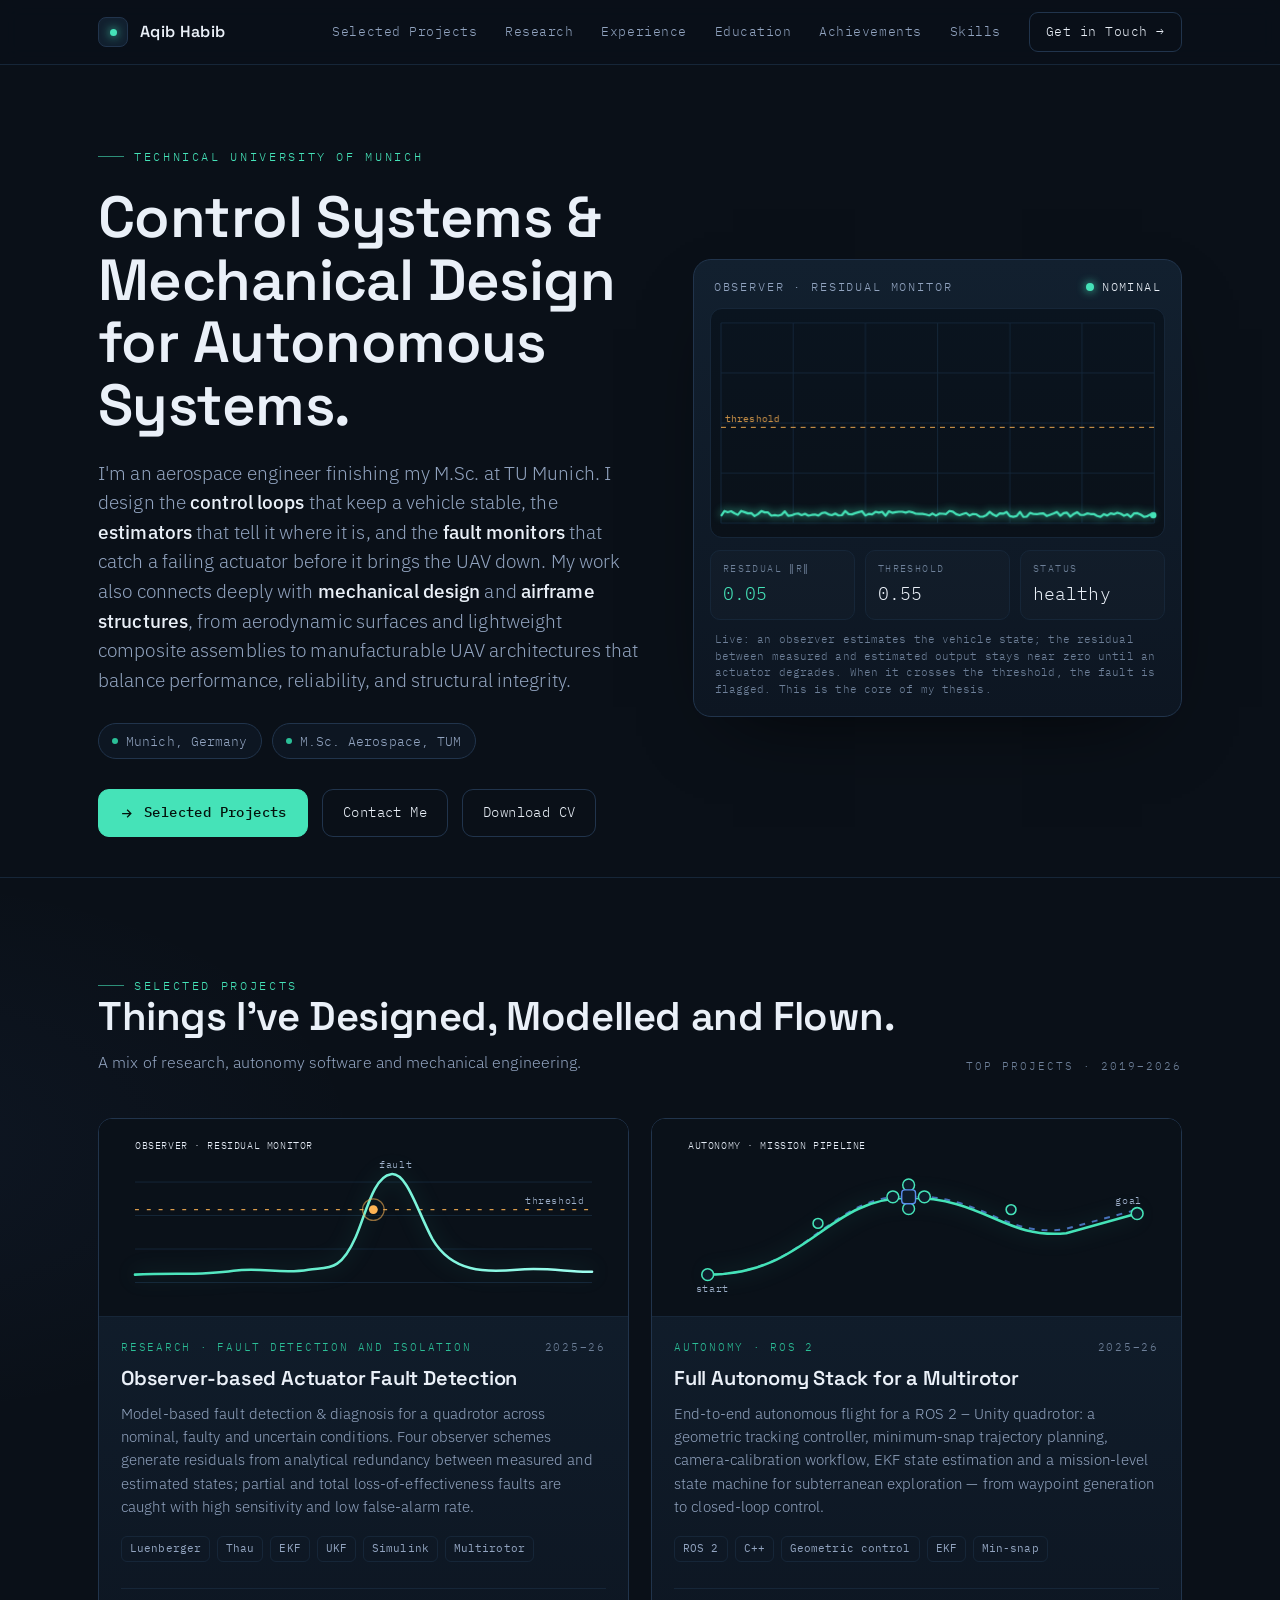
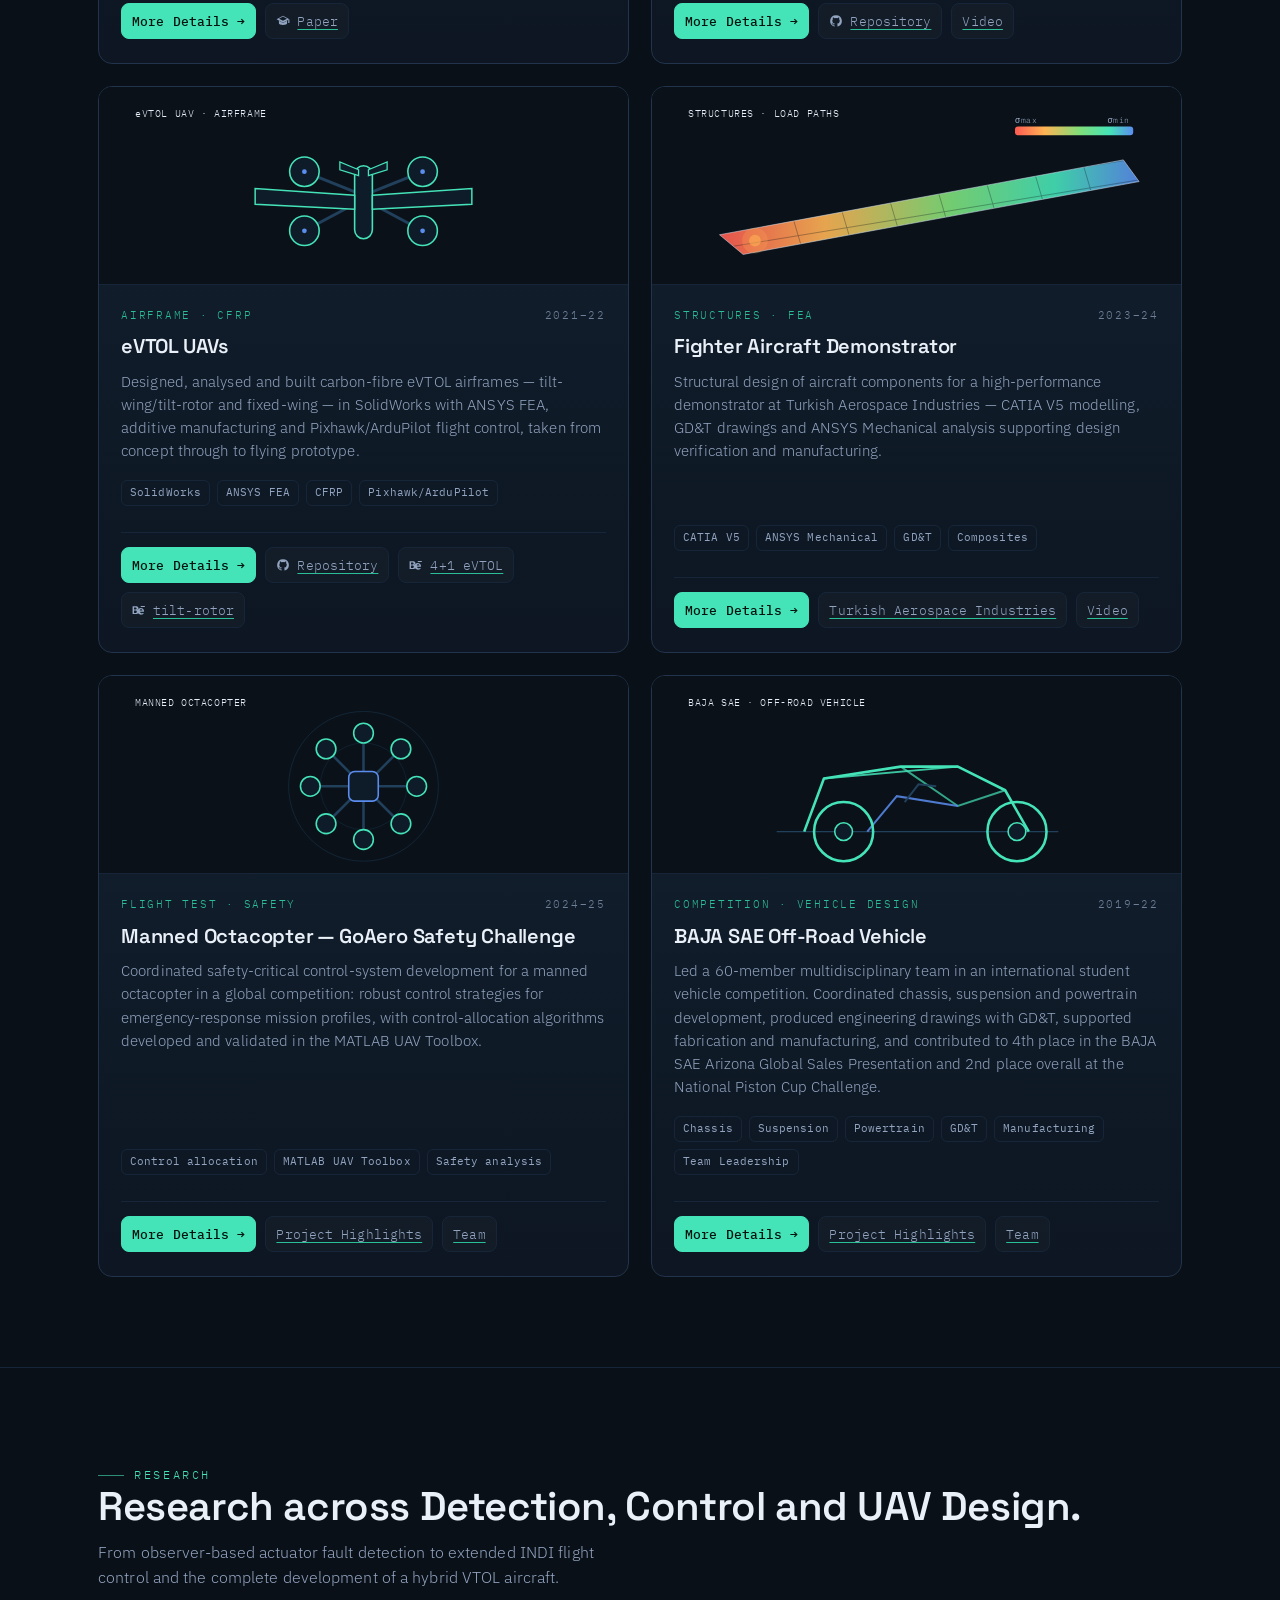
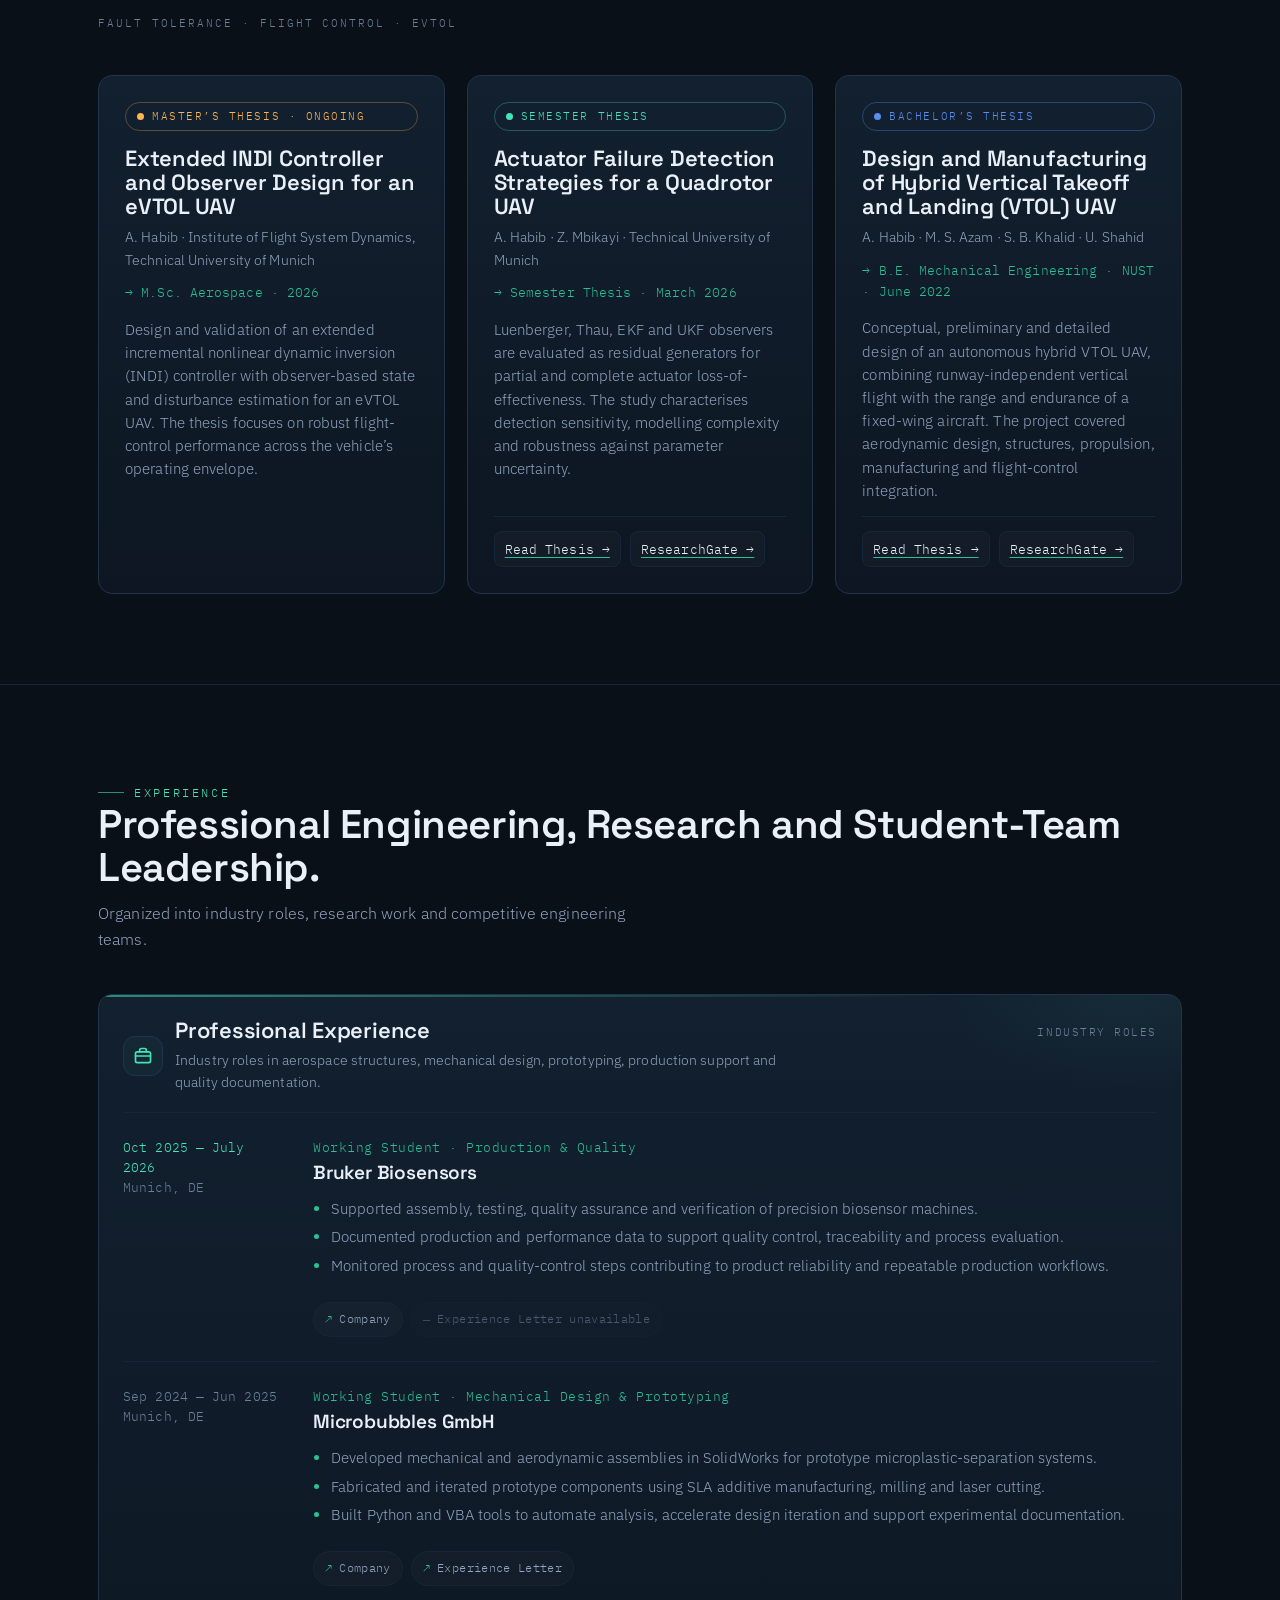
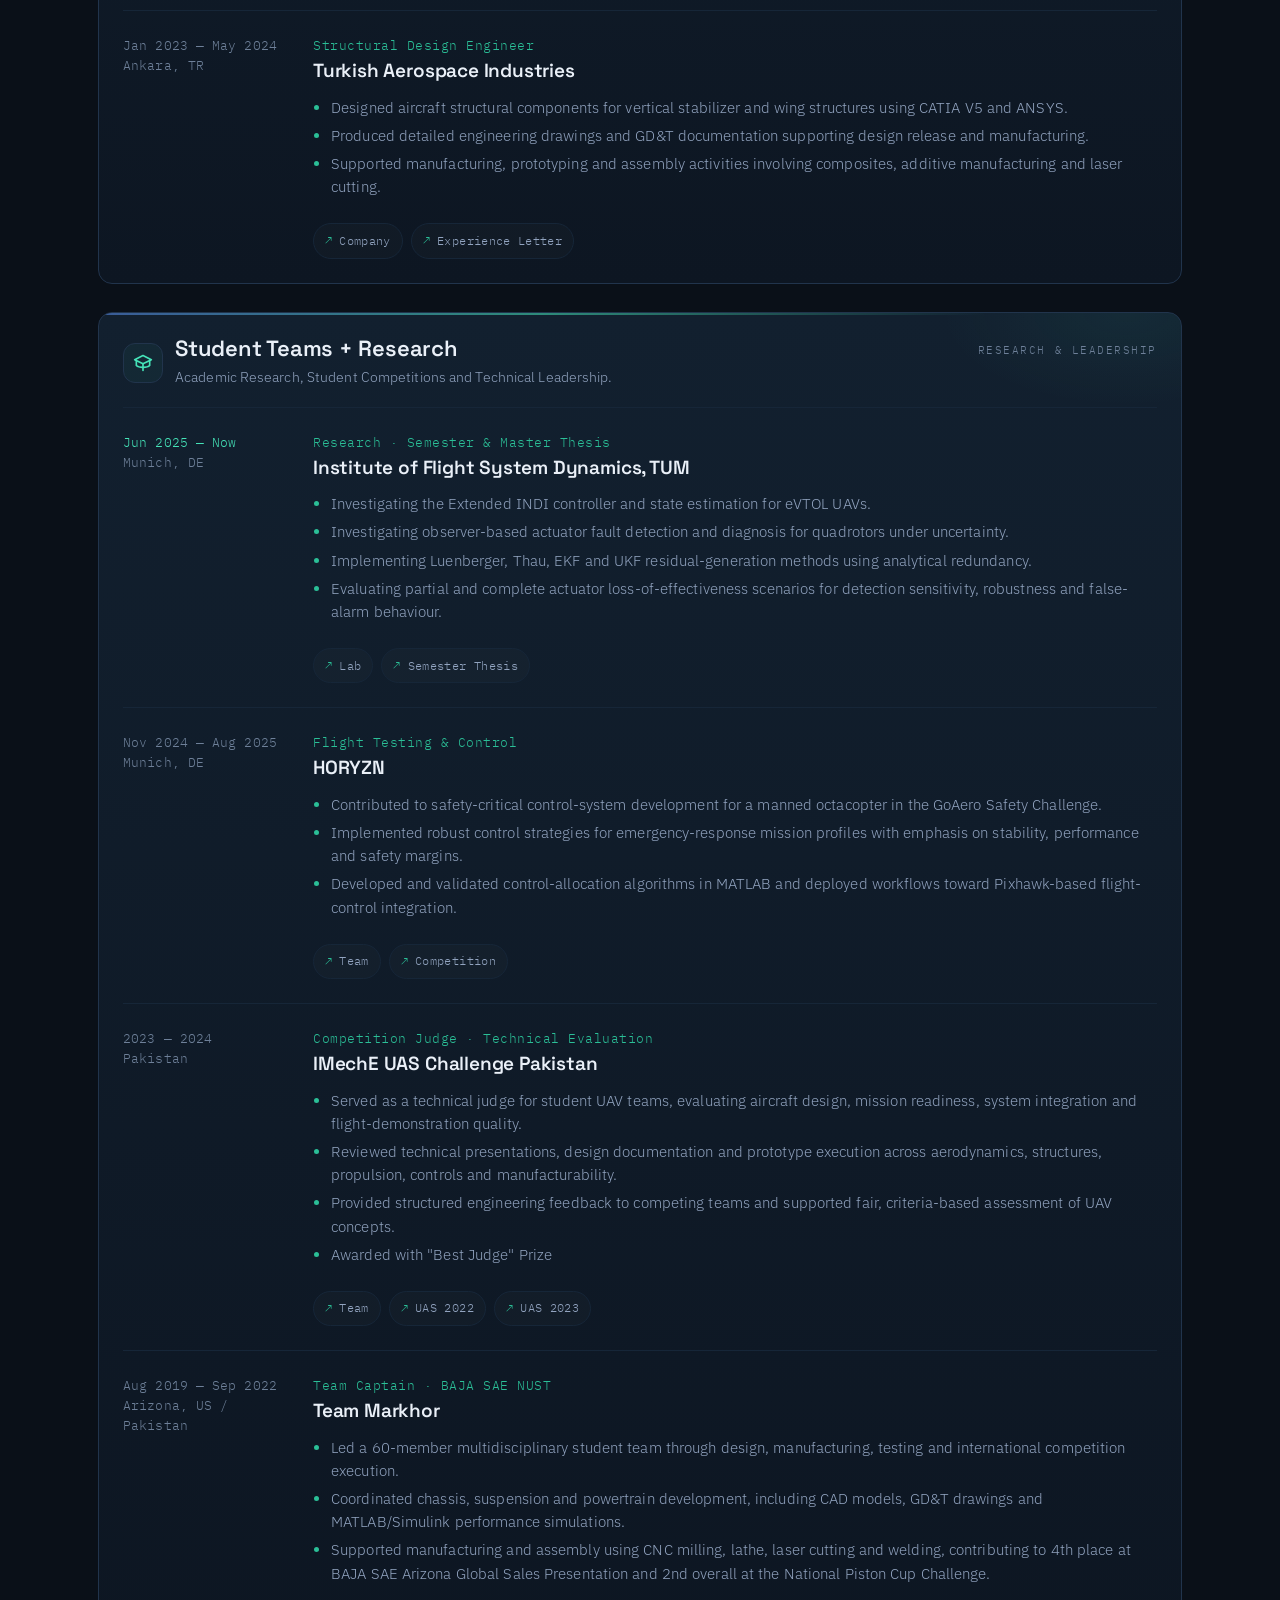
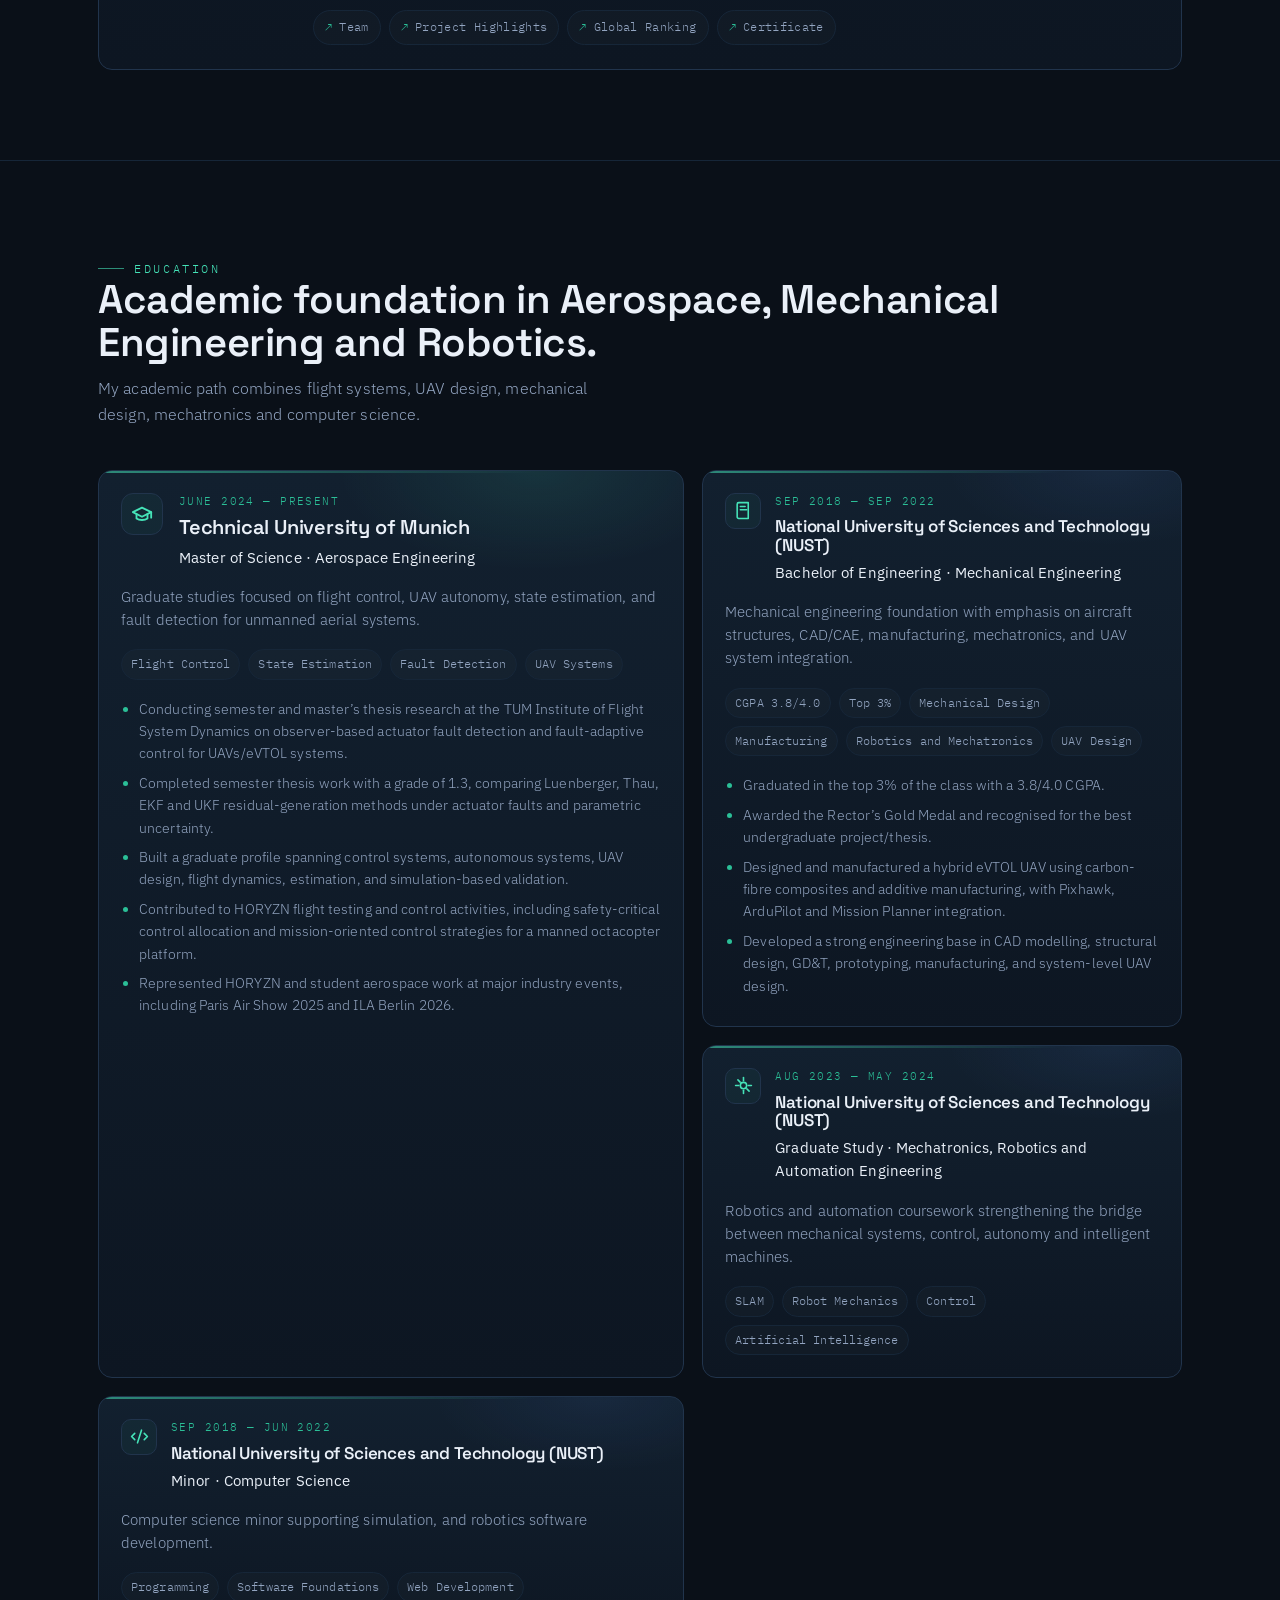
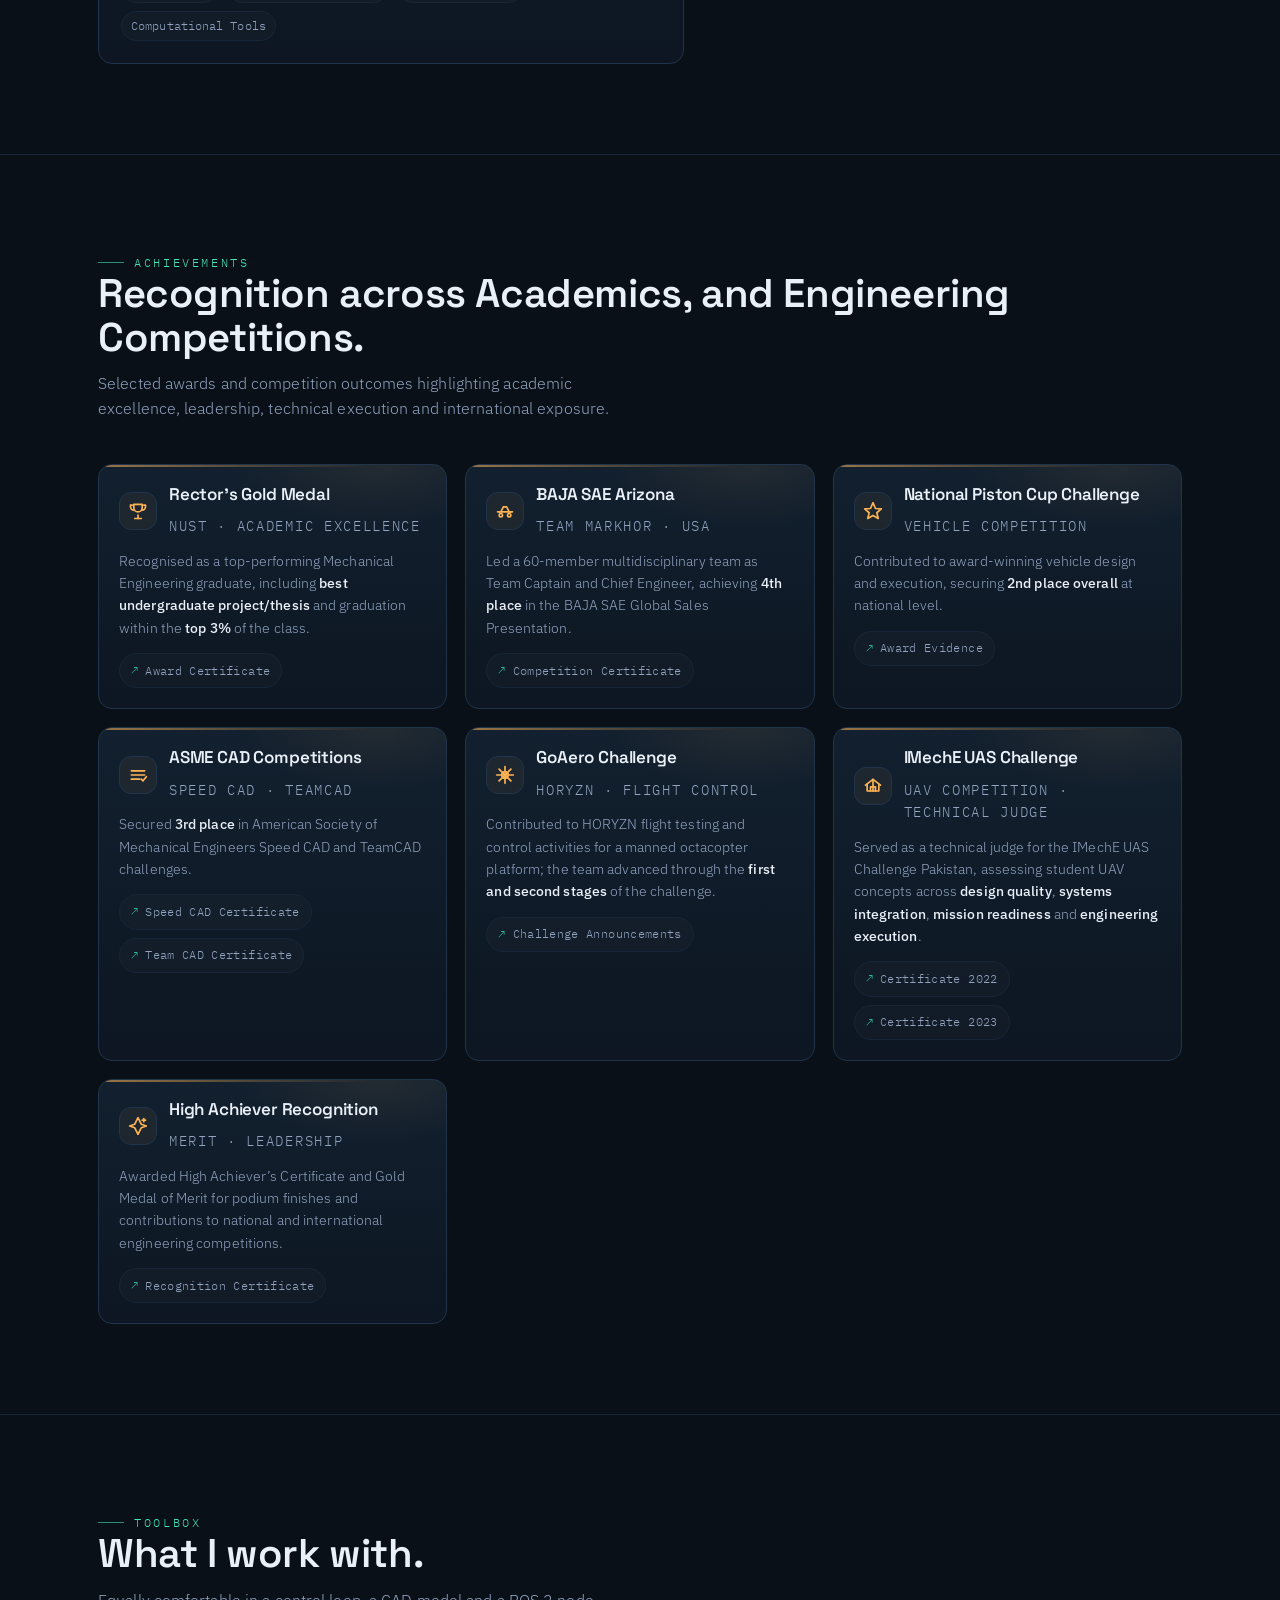
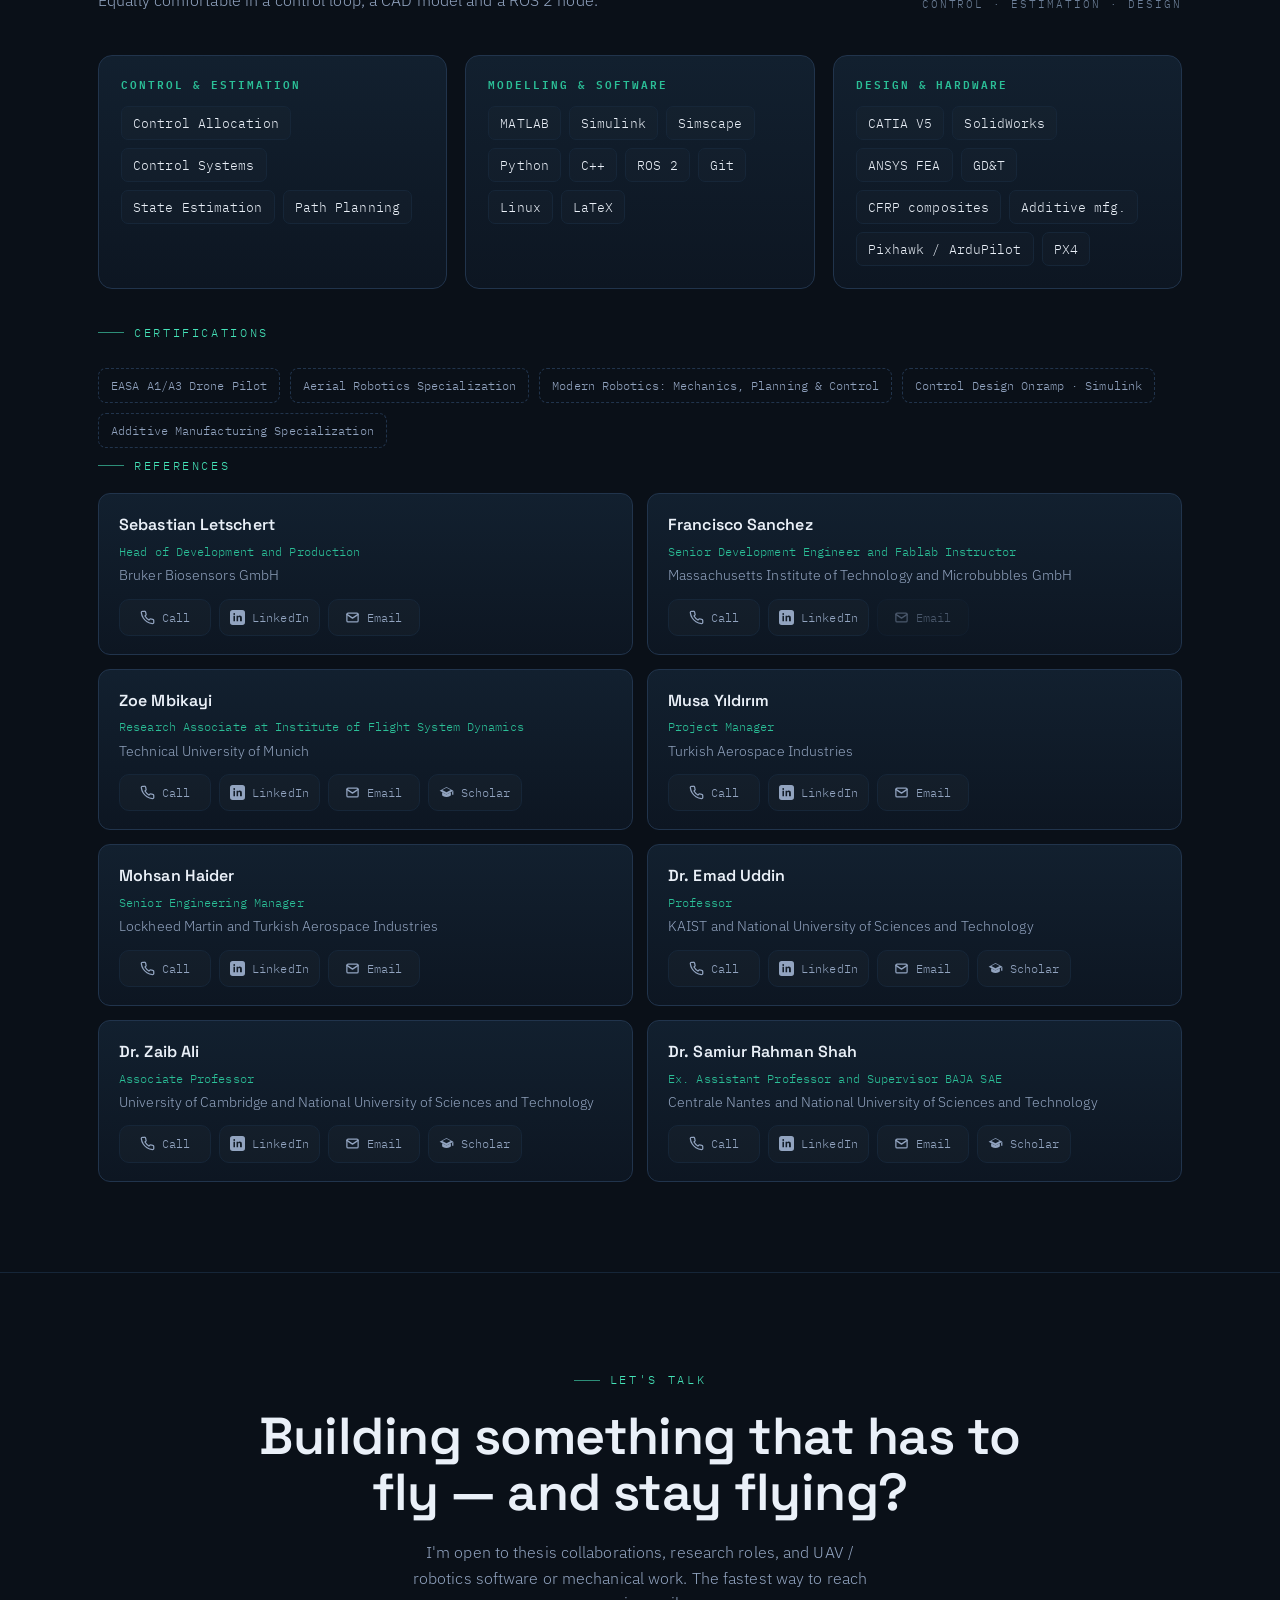
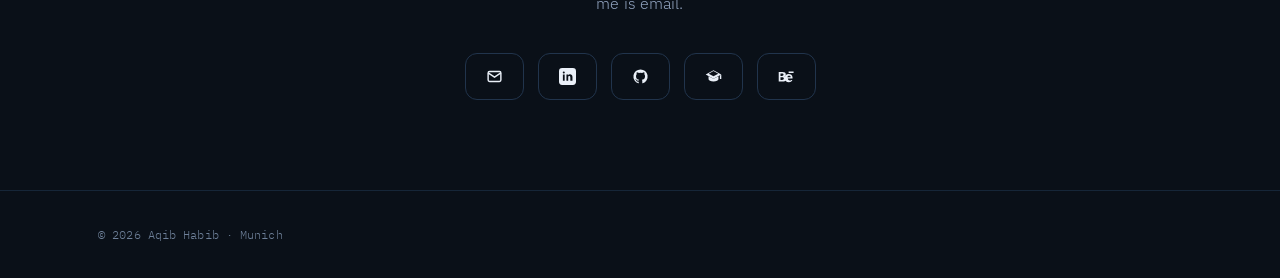
==== index.html @ bec70d2d "Added CV button and Fixed some Formatting Issues" ====
<!doctype html>
<html lang="en">
<head>
<meta charset="utf-8" />
<meta name="viewport" content="width=device-width, initial-scale=1" />
<link rel="icon" type="image/png" sizes="32x32" href="assets/favicon.png">
<title>Aqib Habib — Autonomous Systems</title>
<meta name="description" content="Aqib Habib — Aerospace engineer (M.Sc., TU Munich). Observer-based fault detection, flight control, and autonomy for unmanned aircraft. Research at the Institute of Flight System Dynamics." />

<!-- Open Graph -->
<meta property="og:title" content="Aqib Habib — Autonomous Systems and Flight Control" />
<meta property="og:description" content="Aerospace engineer at TU Munich. I design the control loops, state estimators, and fault monitors that keep unmanned aircraft flying." />
<meta property="og:type" content="website" />

<link rel="preconnect" href="https://fonts.googleapis.com">
<link rel="preconnect" href="https://fonts.gstatic.com" crossorigin>
<link href="https://fonts.googleapis.com/css2?family=Space+Grotesk:wght@400;500;600;700&family=IBM+Plex+Sans:wght@300;400;500;600&family=IBM+Plex+Mono:wght@400;500&display=swap" rel="stylesheet">

<style>
:root{
  --ink:#0A1018;
  --ink-1:#0D1622;
  --ink-2:#12202F;
  --ink-3:#16263A;
  --line:#21344C;
  --line-soft:#162638;
  --text:#EAF0F8;
  --muted:#92A4C0;
  --muted-2:#6E8099;
  --signal:#45E3B8;
  --signal-dim:#2BBF97;
  --alert:#FFB454;
  --blue:#5B8DEF;
  --maxw:1140px;
  --r:14px;
}

*{box-sizing:border-box}
html{scroll-behavior:smooth}
@media (prefers-reduced-motion: reduce){ html{scroll-behavior:auto} }

body{
  margin:0;
  background:
    radial-gradient(1200px 600px at 80% -10%, rgba(69,227,184,.06), transparent 60%),
    radial-gradient(900px 500px at -10% 10%, rgba(91,141,239,.05), transparent 55%),
    var(--ink);
  color:var(--text);
  font-family:"IBM Plex Sans",system-ui,-apple-system,Segoe UI,Roboto,sans-serif;
  font-weight:300;
  line-height:1.6;
  -webkit-font-smoothing:antialiased;
  letter-spacing:.1px;
  overflow-x:hidden;
}

a{color:inherit;text-decoration:none}

.wrap{max-width:var(--maxw);margin:0 auto;padding:0 28px}

.mono{font-family:"IBM Plex Mono",ui-monospace,SFMono-Regular,Menlo,monospace}

h1,h2,h3{font-family:"Space Grotesk",sans-serif;font-weight:600;letter-spacing:-.01em;line-height:1.08;margin:0}

.eyebrow{
  font-family:"IBM Plex Mono",monospace;
  font-size:12px;letter-spacing:.22em;text-transform:uppercase;
  color:var(--signal);
  display:inline-flex;align-items:center;gap:10px;
}
.eyebrow::before{
  content:"";width:26px;height:1px;background:var(--signal);opacity:.6;display:inline-block;
}

.skip{position:absolute;left:-999px;top:8px;background:var(--signal);color:#04130d;padding:10px 16px;border-radius:8px;z-index:200;font-weight:600}
.skip:focus{left:12px}

:focus-visible{outline:2px solid var(--signal);outline-offset:3px;border-radius:4px}

/* ---------------- NAV ---------------- */
header.nav{
  position:sticky;top:0;z-index:100;
  backdrop-filter:saturate(140%) blur(10px);
  background:rgba(10,16,24,.72);
  border-bottom:1px solid var(--line-soft);
}
.nav-inner{display:flex;align-items:center;justify-content:space-between;height:64px}
.brand{display:flex;align-items:center;gap:12px;font-family:"Space Grotesk";font-weight:600;letter-spacing:.02em}
.brand .mark{
  width:30px;height:30px;border:1px solid var(--line);border-radius:8px;
  display:grid;place-items:center;position:relative;background:var(--ink-2);
}
.brand .mark::after{content:"";position:absolute;inset:0;border-radius:8px;box-shadow:0 0 0 0 rgba(69,227,184,.0)}
.brand .dot{width:7px;height:7px;border-radius:50%;background:var(--signal);box-shadow:0 0 10px var(--signal)}
.brand small{color:var(--muted-2);font-family:"IBM Plex Mono";font-size:11px;letter-spacing:.16em;display:block;margin-top:1px}

.nav-links{display:flex;align-items:center;gap:28px}
.nav-links a{font-family:"IBM Plex Mono";font-size:13px;letter-spacing:.04em;color:var(--muted);transition:color .2s}
.nav-links a:hover{color:var(--text)}
.nav-cta{
  border:1px solid var(--line);padding:9px 16px;border-radius:9px;color:var(--text)!important;
  font-family:"IBM Plex Mono";font-size:13px;transition:.2s;
}
.nav-cta:hover{border-color:var(--signal);color:var(--signal)!important;box-shadow:0 0 24px rgba(69,227,184,.12)}

.menu-btn{display:none;background:none;border:1px solid var(--line);color:var(--text);border-radius:8px;width:42px;height:38px;cursor:pointer}

/* ---------------- HERO ---------------- */
.hero{padding:74px 0 40px;position:relative}
.hero-grid{display:grid;grid-template-columns:1.05fr .95fr;gap:54px;align-items:center}
.hero h1{font-size:clamp(34px,5vw,58px);margin:20px 0 0}
.hero h1 .accent{color:var(--signal)}
.hero .lede{color:var(--muted);font-size:clamp(16px,1.5vw,18.5px);max-width:36em;margin-top:22px;font-weight:300}
.hero .lede b{color:var(--text);font-weight:500}

.id-row{display:flex;flex-wrap:wrap;gap:10px;margin-top:28px}
.chip{
  font-family:"IBM Plex Mono";font-size:12.5px;color:var(--muted);
  border:1px solid var(--line);border-radius:999px;padding:7px 13px;background:var(--ink-1);
  display:inline-flex;gap:8px;align-items:center;
}
.chip i{width:6px;height:6px;border-radius:50%;background:var(--signal-dim);display:inline-block}

.hero-cta{display:flex;gap:14px;margin-top:30px;flex-wrap:wrap}
.btn{
  font-family:"IBM Plex Mono";font-size:13.5px;letter-spacing:.03em;
  padding:12px 20px;border-radius:11px;border:1px solid var(--line);
  display:inline-flex;align-items:center;gap:10px;transition:.2s;cursor:pointer;background:none;color:var(--text)
}
.btn.primary{background:var(--signal);color:#04130d;border-color:var(--signal);font-weight:500}
.btn.primary:hover{box-shadow:0 0 34px rgba(69,227,184,.32);transform:translateY(-1px)}
.btn.ghost:hover{border-color:var(--signal);color:var(--signal)}
.btn svg{width:15px;height:15px}

/* telemetry panel */
.panel{
  border:1px solid var(--line);border-radius:18px;background:
    linear-gradient(180deg, var(--ink-2), var(--ink-1));
  padding:16px;position:relative;overflow:hidden;
  box-shadow:0 30px 80px -40px rgba(0,0,0,.8);
}
.panel-head{display:flex;align-items:center;justify-content:space-between;margin:2px 4px 12px}
.panel-head .ttl{font-family:"IBM Plex Mono";font-size:11.5px;letter-spacing:.16em;color:var(--muted);text-transform:uppercase}
.led{display:inline-flex;align-items:center;gap:8px;font-family:"IBM Plex Mono";font-size:11.5px;letter-spacing:.12em}
.led .b{width:8px;height:8px;border-radius:50%;background:var(--signal);box-shadow:0 0 10px var(--signal);transition:.25s}
.led.alert .b{background:var(--alert);box-shadow:0 0 12px var(--alert)}
.led.alert{color:var(--alert)}
canvas#scope{display:block;width:100%;height:230px;border-radius:12px;background:
  linear-gradient(180deg,#0a141f,#0a1119);border:1px solid var(--line-soft)}
.readouts{display:grid;grid-template-columns:repeat(3,1fr);gap:10px;margin-top:12px}
.readout{border:1px solid var(--line-soft);border-radius:10px;padding:10px 12px;background:rgba(255,255,255,.012)}
.readout .k{font-family:"IBM Plex Mono";font-size:10px;letter-spacing:.14em;color:var(--muted-2);text-transform:uppercase}
.readout .v{font-family:"IBM Plex Mono";font-size:18px;color:var(--text);margin-top:3px}
.readout .v.sig{color:var(--signal)}
.readout .v.alert{color:var(--alert)}
.panel-foot{font-family:"IBM Plex Mono";font-size:11px;color:var(--muted-2);margin:11px 5px 3px;line-height:1.5}

/* marquee strip */
.strip{border-top:1px solid var(--line-soft);border-bottom:1px solid var(--line-soft);margin-top:48px;background:var(--ink-1)}
.strip-inner{display:flex;gap:46px;padding:16px 0;overflow:hidden;mask-image:linear-gradient(90deg,transparent,#000 8%,#000 92%,transparent)}
.strip-track{display:flex;gap:46px;animation:slide 38s linear infinite;white-space:nowrap}
.strip span{font-family:"IBM Plex Mono";font-size:13px;color:var(--muted);letter-spacing:.06em}
.strip span b{color:var(--signal-dim);font-weight:500}
@keyframes slide{to{transform:translateX(-50%)}}
@media (prefers-reduced-motion: reduce){.strip-track{animation:none}}

/* ---------------- SECTION SHELL ---------------- */
section{padding:90px 0;border-top:1px solid var(--line-soft)}
.sec-head{display:flex;justify-content:space-between;align-items:flex-end;gap:24px;margin-bottom:42px;flex-wrap:wrap}
.sec-head h2{font-size:clamp(26px,3.4vw,40px)}
.sec-head p{color:var(--muted);max-width:34em;margin:12px 0 0;font-size:16px}
.tag{font-family:"IBM Plex Mono";font-size:11px;letter-spacing:.18em;color:var(--muted-2);text-transform:uppercase;text-align:right;white-space:nowrap}

/* ---------------- WORK ---------------- */
.work-grid{display:grid;grid-template-columns:repeat(2,1fr);gap:22px}
.card{
  border:1px solid var(--line);border-radius:var(--r);background:
   linear-gradient(180deg,var(--ink-2),var(--ink-1));
  overflow:hidden;display:flex;flex-direction:column;
  transition:transform .28s ease, border-color .28s ease, box-shadow .28s ease;
  position:relative;
}
.card:hover{transform:translateY(-4px);border-color:var(--signal-dim);box-shadow:0 26px 60px -36px rgba(0,0,0,.85)}

.card .thumb svg{position:absolute;inset:0;width:100%;height:100%;background:#0a1119;display:block}
.card .thumb{height:198px;position:relative;isolation:isolate;overflow:hidden;border-bottom:1px solid var(--line-soft);background:#0a1119}
.card .thumb::after{content:"";position:absolute;inset:0;background:linear-gradient(120deg,transparent 0%,rgba(255,255,255,.05) 45%,transparent 55%);transform:translateX(-120%);animation:thumbSheen 10s ease-in-out infinite;pointer-events:none}
.card .thumb .panel-box{fill:rgba(8,16,26,.52);stroke:#20354c;stroke-width:1}
.card .thumb .line-soft{stroke:#173149;stroke-width:1}
.card .thumb .line-sig{stroke:#45E3B8;stroke-width:2.5;fill:none;stroke-linecap:round;stroke-linejoin:round}
.card .thumb .line-blue{stroke:#5B8DEF;stroke-width:2.1;fill:none;stroke-linecap:round;stroke-linejoin:round}
.card .thumb .line-alert{stroke:#FFB454;stroke-width:1.6;fill:none;stroke-linecap:round;stroke-linejoin:round}
.card .thumb .dash{stroke-dasharray:6 7;animation:dashFlow 8s linear infinite}
.card .thumb .dash-slow{stroke-dasharray:4 8;animation:dashFlow 12s linear infinite}
.card .thumb .node{fill:#0e1c2a;stroke:#45E3B8;stroke-width:1.6}
.card .thumb .label{fill:#94a7c1;font-family:"IBM Plex Mono";font-size:10px;letter-spacing:.08em}
.card .thumb .label-strong{fill:#EAF0F8;font-family:"IBM Plex Mono";font-size:10px;letter-spacing:.08em}
.card .thumb .glow-fill{filter:drop-shadow(0 0 10px rgba(69,227,184,.28))}
.card .thumb .pulse-dot{animation:pulseDot 2.7s ease-in-out infinite;transform-box:fill-box;transform-origin:center}
.card .thumb .spin{animation:rotorSpin 4s linear infinite;transform-box:fill-box;transform-origin:center}
.card .thumb .float{animation:thumbFloat 5s ease-in-out infinite;transform-box:fill-box;transform-origin:center}
.card .thumb .scan{animation:scanPulse 4.2s ease-in-out infinite}
@keyframes thumbSheen{0%,18%,100%{transform:translateX(-120%)}26%,34%{transform:translateX(120%)}}
@keyframes dashFlow{to{stroke-dashoffset:-120}}
@keyframes pulseDot{0%,100%{transform:scale(1);opacity:1}50%{transform:scale(1.22);opacity:.72}}
@keyframes rotorSpin{to{transform:rotate(360deg)}}
@keyframes thumbFloat{0%,100%{translate:0 0}50%{translate:0 -4px}}
@keyframes scanPulse{0%,100%{opacity:.35}50%{opacity:.9}}
@media (prefers-reduced-motion: reduce){.card .thumb::after,.card .thumb .dash,.card .thumb .dash-slow,.card .thumb .pulse-dot,.card .thumb .spin,.card .thumb .float,.card .thumb .scan{animation:none}}
.card-body{padding:22px 22px 24px;display:flex;flex-direction:column;gap:12px;flex:1}
.kicker{font-family:"IBM Plex Mono";font-size:11px;letter-spacing:.16em;color:var(--signal-dim);text-transform:uppercase;display:flex;justify-content:space-between}
.kicker .yr{color:var(--muted-2)}
.card h3{font-size:20px}
.card p{color:var(--muted);font-size:14.5px;margin:0;font-weight:300}
.stack{display:flex;flex-wrap:wrap;gap:7px;margin-top:auto;padding-top:6px}
.stack b{font-family:"IBM Plex Mono";font-size:11px;font-weight:400;color:var(--muted);border:1px solid var(--line-soft);border-radius:6px;padding:3px 8px}
.card-links{display:flex;flex-wrap:wrap;gap:9px;margin-top:14px;padding-top:14px;border-top:1px solid var(--line-soft)}
.card-links a{
  font-family:"IBM Plex Mono";font-size:12.5px;color:var(--text);display:inline-flex;gap:7px;align-items:center;
  padding:7px 10px;border:1px solid var(--line-soft);border-radius:8px;background:rgba(255,255,255,.018);
  text-decoration:underline;text-decoration-color:var(--signal-dim);text-underline-offset:3px;
  transition:color .2s,border-color .2s,background .2s,transform .2s;
}
.card-links a svg{width:14px;height:14px}
.card-links a.muted{color:var(--muted)}
.card-links a.detail-link{
  color:#04130d;
  background:var(--signal);
  border-color:var(--signal);
  font-weight:500;
  text-decoration:none;
}
.card-links a.detail-link:hover{
  color:#04130d;
  background:#67e9c7;
  border-color:#67e9c7;
  box-shadow:0 0 22px rgba(69,227,184,.18);
}
.card-links a:hover,.card-links a.muted:hover{
  color:var(--signal);border-color:var(--signal-dim);background:rgba(69,227,184,.065);transform:translateY(-1px);
}
.card-links a:focus-visible{outline:2px solid var(--signal);outline-offset:3px}

/* ---------------- RESEARCH ---------------- */
.research{display:grid;grid-template-columns:repeat(3,minmax(0,1fr));gap:22px;align-items:stretch}
.pub{border:1px solid var(--line);border-radius:var(--r);padding:26px;background:linear-gradient(180deg,var(--ink-2),var(--ink-1));display:flex;flex-direction:column;min-width:0}
.pub .status{display:inline-flex;align-items:center;gap:8px;font-family:"IBM Plex Mono";font-size:11px;letter-spacing:.14em;color:var(--alert);border:1px solid rgba(255,180,84,.3);border-radius:999px;padding:5px 11px;text-transform:uppercase}
.pub .status.semester{color:var(--signal);border-color:rgba(69,227,184,.3)}
.pub .status.bachelor{color:var(--blue);border-color:rgba(91,141,239,.35)}
.pub .status-dot{width:7px;height:7px;border-radius:50%;background:currentColor;display:inline-block}
.pub h3{font-size:22px;margin:16px 0 0}
.pub .authors{color:var(--muted);font-size:14px;margin-top:8px}
.pub .venue{font-family:"IBM Plex Mono";font-size:13px;color:var(--signal-dim);margin-top:12px}
.pub p{color:var(--muted);font-size:14.5px;margin-top:14px}
.pub .card-links{margin-top:auto}
.research-methods{margin-top:22px}
.research-methods h3{font-size:18px;margin:0 0 14px}
.obs-list{list-style:none;padding:0;margin:0;display:grid;grid-template-columns:repeat(2,minmax(0,1fr));gap:14px}
.obs-list li{border:1px solid var(--line);border-radius:12px;padding:16px 18px;background:var(--ink-1);display:flex;gap:14px;align-items:flex-start}
.obs-list .badge{font-family:"IBM Plex Mono";font-size:12px;color:var(--signal);border:1px solid var(--line);border-radius:8px;padding:6px 9px;min-width:90px;text-align:center;background:var(--ink-2)}
.obs-list .badge.amber{color:var(--alert)}
.obs-list .badge.blue{color:var(--blue)}
.obs-list h4{margin:0;font-family:"Space Grotesk";font-size:15px;font-weight:600}
.obs-list span{color:var(--muted);font-size:13.5px}
@media (max-width:700px){.obs-list{grid-template-columns:1fr}}

/* ---------------- EXPERIENCE ---------------- */
.timeline{position:relative;margin-top:8px}
.tl-item{display:grid;grid-template-columns:160px 1fr;gap:30px;padding:26px 0;border-top:1px solid var(--line-soft)}
.tl-item:first-child{border-top:none}
.tl-when{font-family:"IBM Plex Mono";font-size:12.5px;color:var(--muted-2)}
.tl-when .now{color:var(--signal)}
.tl-where{display:flex;flex-direction:column;gap:6px}
.tl-where h3{font-size:19px}
.tl-where .role{font-family:"IBM Plex Mono";font-size:12.5px;color:var(--signal-dim);letter-spacing:.04em}
.tl-where ul{margin:8px 0 0;padding-left:18px;color:var(--muted);font-size:14.5px}
.tl-where ul li{margin-bottom:5px}
.tl-where ul li::marker{color:var(--signal-dim)}

.exp-groups{
  display:grid;
  gap:28px;
}
.exp-group{
  border:1px solid var(--line);
  border-radius:var(--r);
  padding:24px;
  background:
    radial-gradient(300px 150px at 95% 0%, rgba(69,227,184,.06), transparent 62%),
    linear-gradient(180deg,var(--ink-2),var(--ink-1));
  position:relative;
  overflow:hidden;
}
.exp-group::before{
  content:"";
  position:absolute;
  inset:0 0 auto 0;
  height:2px;
  background:linear-gradient(90deg,var(--signal),transparent 78%);
  opacity:.55;
}
.exp-group.student-research::before{
  background:linear-gradient(90deg,var(--blue),var(--signal),transparent 82%);
}
.exp-group-head{
  display:flex;
  justify-content:space-between;
  align-items:flex-start;
  gap:18px;
  padding-bottom:18px;
  border-bottom:1px solid var(--line-soft);
}
.exp-group-title{
  display:flex;
  align-items:center;
  gap:12px;
}
.exp-group-icon{
  width:40px;
  height:40px;
  border-radius:12px;
  border:1px solid var(--line);
  display:grid;
  place-items:center;
  color:var(--signal);
  background:rgba(69,227,184,.045);
  flex:0 0 auto;
}
.exp-group-icon svg{width:20px;height:20px}
.exp-group-head h3{
  font-size:22px;
  margin:0;
}
.exp-group-head p{
  color:var(--muted);
  font-size:14px;
  margin:6px 0 0;
  max-width:46em;
}
.exp-group-tag{
  font-family:"IBM Plex Mono",monospace;
  font-size:11px;
  letter-spacing:.14em;
  text-transform:uppercase;
  color:var(--muted-2);
  white-space:nowrap;
  padding-top:5px;
}
.exp-group .timeline{
  margin-top:0;
}
.exp-group .tl-item{
  padding:24px 0;
}
.exp-group .tl-item:last-child{
  padding-bottom:0;
}
.exp-group .tl-item:first-child{
  border-top:none;
}
@media (max-width:760px){
  .exp-group{padding:20px}
  .exp-group-head{flex-direction:column}
  .exp-group-tag{white-space:normal}
}

/* ---------------- EDUCATION ---------------- */
.education-grid{
  display:grid;
  grid-template-columns:1.1fr .9fr;
  gap:18px;
  align-items:stretch;
}
.edu-card{
  border:1px solid var(--line);
  border-radius:var(--r);
  padding:22px;
  background:
    radial-gradient(260px 120px at 85% 0%, rgba(91,141,239,.08), transparent 62%),
    linear-gradient(180deg,var(--ink-2),var(--ink-1));
  position:relative;
  overflow:hidden;
}
.edu-card::before{
  content:"";
  position:absolute;
  inset:0 0 auto 0;
  height:2px;
  background:linear-gradient(90deg,var(--signal),transparent 75%);
  opacity:.55;
}
.edu-card.featured{
  grid-row:span 2;
  background:
    radial-gradient(320px 160px at 75% 0%, rgba(69,227,184,.10), transparent 62%),
    linear-gradient(180deg,var(--ink-2),var(--ink-1));
}
.edu-top{display:flex;gap:16px;align-items:flex-start}
.edu-icon{
  width:42px;height:42px;border-radius:12px;border:1px solid var(--line);
  display:grid;place-items:center;flex:0 0 auto;color:var(--signal);
  background:rgba(69,227,184,.045);
}
.edu-icon svg{width:22px;height:22px}
.edu-period{
  font-family:"IBM Plex Mono",monospace;
  font-size:11px;
  letter-spacing:.13em;
  color:var(--signal-dim);
  text-transform:uppercase;
  margin-bottom:7px;
}
.edu-card h3{font-size:20px;margin:0}
.edu-degree{color:var(--text);font-size:14.5px;margin:7px 0 0;font-weight:400}
.edu-focus{color:var(--muted);font-size:14.5px;margin:16px 0 0}
.edu-highlights{margin:18px 0 0;padding-left:18px;color:var(--muted);font-size:14px}
.edu-highlights li{margin-bottom:7px}
.edu-highlights li::marker{color:var(--signal-dim)}
.edu-badges{display:flex;flex-wrap:wrap;gap:8px;margin-top:18px}
.edu-badges span{
  font-family:"IBM Plex Mono",monospace;
  font-size:11.5px;
  color:var(--muted);
  border:1px solid var(--line-soft);
  border-radius:999px;
  padding:5px 9px;
  background:rgba(255,255,255,.014);
}
.edu-card.compact .edu-top{gap:14px}
.edu-card.compact h3{font-size:17px}
.edu-card.compact .edu-icon{width:36px;height:36px;border-radius:10px}
.edu-card.compact .edu-icon svg{width:19px;height:19px}
@media (max-width:900px){
  .education-grid{grid-template-columns:1fr}
  .edu-card.featured{grid-row:auto}
}


/* ---------------- ACHIEVEMENTS ---------------- */
.achievements-grid{
  display:grid;
  grid-template-columns:repeat(3,minmax(0,1fr));
  gap:18px;
}
.achievement-card{
  border:1px solid var(--line);
  border-radius:var(--r);
  padding:20px;
  background:
    radial-gradient(220px 100px at 80% 0%, rgba(255,180,84,.075), transparent 62%),
    linear-gradient(180deg,var(--ink-2),var(--ink-1));
  position:relative;
  overflow:hidden;
  min-height:178px;
}
.achievement-card::before{
  content:"";
  position:absolute;
  inset:0 0 auto 0;
  height:2px;
  background:linear-gradient(90deg,var(--alert),transparent 78%);
  opacity:.58;
}
.achievement-top{
  display:flex;
  align-items:center;
  gap:12px;
  margin-bottom:12px;
}
.achievement-icon{
  width:38px;
  height:38px;
  border-radius:12px;
  border:1px solid var(--line);
  display:grid;
  place-items:center;
  color:var(--alert);
  background:rgba(255,180,84,.055);
  flex:0 0 auto;
}
.achievement-icon svg{width:20px;height:20px}
.achievement-card h3{font-size:17px;margin:0}
.achievement-meta{
  font-family:"IBM Plex Mono",monospace;
  font-size:11px;
  letter-spacing:.12em;
  color:var(--signal-dim);
  text-transform:uppercase;
  margin:4px 0 0;
}
.achievement-card p{
  color:var(--muted);
  font-size:14px;
  margin:12px 0 0;
}
.achievement-card strong{color:var(--text);font-weight:500}


/* ---------------- DOCUMENT / EVIDENCE LINKS ---------------- */
.evidence-links{
  display:flex;
  flex-wrap:wrap;
  gap:8px;
  margin-top:14px;
}
.evidence-link{
  display:inline-flex;
  align-items:center;
  gap:7px;
  border:1px solid var(--line-soft);
  border-radius:999px;
  padding:7px 11px;
  color:var(--muted);
  background:rgba(255,255,255,.016);
  font-family:"IBM Plex Mono",monospace;
  font-size:11.5px;
  letter-spacing:.03em;
  transition:color .2s,border-color .2s,background .2s,transform .2s;
}
.evidence-link::before{
  content:"↗";
  color:var(--signal-dim);
  font-size:12px;
}
.evidence-link:hover{
  color:var(--signal);
  border-color:var(--signal-dim);
  background:rgba(69,227,184,.055);
  transform:translateY(-1px);
}
.evidence-link.is-disabled{
  opacity:.45;
  pointer-events:none;
  cursor:not-allowed;
  text-decoration:none;
}
.evidence-link.is-disabled::before{content:"—";color:var(--muted-2)}
.document-hub{
  margin:26px 0;
  border:1px solid var(--line);
  border-radius:var(--r);
  padding:20px 22px;
  background:
    radial-gradient(260px 120px at 90% 0%, rgba(69,227,184,.08), transparent 62%),
    linear-gradient(180deg,var(--ink-2),var(--ink-1));
}
.document-hub h3{
  font-size:18px;
  margin:0;
}
.document-hub p{
  color:var(--muted);
  font-size:14px;
  margin:8px 0 0;
}
@media (max-width:900px){.achievements-grid{grid-template-columns:1fr 1fr}}
@media (max-width:620px){.achievements-grid{grid-template-columns:1fr}}

/* ---------------- SKILLS ---------------- */
.skill-grid{display:grid;grid-template-columns:repeat(3,1fr);gap:18px}
.skill-col{border:1px solid var(--line);border-radius:var(--r);padding:22px;background:linear-gradient(180deg,var(--ink-2),var(--ink-1))}
.skill-col h3{font-family:"IBM Plex Mono";font-size:11px;letter-spacing:.18em;text-transform:uppercase;color:var(--signal-dim);margin:0 0 16px}
.skill-col ul{list-style:none;margin:0;padding:0;display:flex;flex-wrap:wrap;gap:8px}
.skill-col li{font-family:"IBM Plex Mono";font-size:12.5px;color:var(--text);border:1px solid var(--line-soft);border-radius:7px;padding:6px 11px;background:rgba(255,255,255,.012)}

.creds{display:flex;flex-wrap:wrap;gap:10px;margin-top:26px}
.creds .c{font-family:"IBM Plex Mono";font-size:12px;color:var(--muted);border:1px dashed var(--line);border-radius:8px;padding:7px 12px}


/* ---------------- REFERENCES ---------------- */
.references-grid{
  display:grid;
  grid-template-columns:repeat(2,minmax(0,1fr));
  gap:14px;
  margin-top:18px;
}
.reference-card{
  border:1px solid var(--line);
  border-radius:12px;
  padding:18px 20px;
  background:linear-gradient(180deg,var(--ink-2),var(--ink-1));
}
.reference-card h4{
  font-family:"Space Grotesk",sans-serif;
  font-size:16px;
  font-weight:600;
  margin:0 0 4px;
  color:var(--text);
}
.reference-role{
  font-family:"IBM Plex Mono",monospace;
  font-size:12px;
  color:var(--signal-dim);
  margin:0 0 4px;
}
.reference-company{
  color:var(--muted);
  font-size:13.5px;
  margin:0 0 10px;
}
.reference-contact{
  display:flex;
  flex-wrap:wrap;
  gap:8px;
  margin-top:12px;
}
.reference-action{
  display:inline-flex;
  align-items:center;
  justify-content:center;
  gap:7px;
  min-width:92px;
  border:1px solid var(--line-soft);
  border-radius:10px;
  padding:8px 10px;
  background:rgba(255,255,255,.018);
  color:var(--muted);
  font-family:"IBM Plex Mono",monospace;
  font-size:12px;
  transition:color .2s, border-color .2s, transform .2s, background .2s;
}
.reference-action svg{
  width:15px;
  height:15px;
  flex:0 0 auto;
}
.reference-action:hover{
  color:var(--signal);
  border-color:var(--signal-dim);
  background:rgba(69,227,184,.055);
  transform:translateY(-1px);
}
.reference-action.is-disabled{
  opacity:.45;
  pointer-events:none;
  cursor:not-allowed;
}

@media (max-width:760px){
  .references-grid{grid-template-columns:1fr}
}

/* ---------------- CONTACT ---------------- */
.contact{text-align:center}
.contact h2{font-size:clamp(30px,5vw,52px);max-width:16em;margin:0 auto}
.contact p{color:var(--muted);max-width:30em;margin:20px auto 0}
.links-row{display:flex;justify-content:center;flex-wrap:wrap;gap:14px;margin-top:36px}
.link-btn{
  border:1px solid var(--line);border-radius:12px;padding:14px 20px;
  font-family:"IBM Plex Mono";font-size:13.5px;display:inline-flex;align-items:center;gap:11px;transition:.2s;color:var(--text)
}
.link-btn:hover{border-color:var(--signal);color:var(--signal);transform:translateY(-2px)}
.link-btn svg{width:17px;height:17px}

footer{border-top:1px solid var(--line-soft);padding:34px 0;color:var(--muted-2);font-family:"IBM Plex Mono";font-size:12px}
.foot-inner{display:flex;justify-content:space-between;flex-wrap:wrap;gap:12px}

/* reveal */
.reveal{opacity:0;transform:translateY(18px);transition:opacity .7s ease, transform .7s ease}
.reveal.in{opacity:1;transform:none}
@media (prefers-reduced-motion: reduce){.reveal{opacity:1;transform:none;transition:none}}

/* ---------------- RESPONSIVE ---------------- */
@media (max-width:900px){
  .hero-grid{grid-template-columns:1fr;gap:38px}
  .research{grid-template-columns:1fr}
  .work-grid{grid-template-columns:1fr}
  .skill-grid{grid-template-columns:1fr}
  .nav-links{
    position:fixed;inset:64px 0 auto 0;flex-direction:column;align-items:flex-start;
    gap:0;background:var(--ink-1);border-bottom:1px solid var(--line);padding:8px 0;
    transform:translateY(-120%);transition:transform .3s ease;
  }
  .nav-links.open{transform:none}
  .nav-links a{width:100%;padding:14px 28px}
  .nav-links .nav-cta{margin:8px 28px;width:calc(100% - 56px);justify-content:center}
  .menu-btn{display:block}
  .tl-item{grid-template-columns:1fr;gap:10px}
}
@media (max-width:560px){
  .wrap{padding:0 20px}
  .readouts{grid-template-columns:1fr 1fr}
  .readouts .readout:last-child{grid-column:1/-1}
  section{padding:64px 0}
}
</style>
</head>
<body>
<a class="skip" href="#work">Skip to work</a>

<!-- ===================== NAV ===================== -->
<header class="nav">
  <div class="wrap nav-inner">
    <a class="brand" href="#top" aria-label="Aqib Habib home">
      <span class="mark"><span class="dot"></span></span>
      <span>Aqib Habib</span>
      <!-- <span>Aqib Habib<small>CONTROL SYSTEMS - UAVs - MECHANICAL DESIGN </small></span> -->
    </a>
    <nav class="nav-links" id="navlinks" aria-label="Primary">
      <a href="#work">Selected Projects</a>
      <a href="#research">Research</a>
      <a href="#experience">Experience</a>
      <a href="#education">Education</a>
      <a href="#achievements">Achievements</a>
      <a href="#skills">Skills</a>
      <a class="nav-cta" href="#contact">Get in Touch →</a>
    </nav>
    <button class="menu-btn" id="menuBtn" aria-label="Toggle menu" aria-expanded="false">
      <svg width="18" height="18" viewBox="0 0 24 24" fill="none" stroke="currentColor" stroke-width="2"><path d="M3 6h18M3 12h18M3 18h18"/></svg>
    </button>
  </div>
</header>

<main id="top">

<!-- ===================== HERO ===================== -->
<section class="hero" style="border-top:none">
  <div class="wrap">
    <div class="hero-grid">
      <div>
        <span class="eyebrow">Technical University of Munich</span>
        <!-- <span class="eyebrow">Institute of Flight System Dynamics · TU Munich</span> -->
        <h1>Control Systems &amp; Mechanical Design for Autonomous Systems.</h1>
        <p class="lede">
          I'm an aerospace engineer finishing my M.Sc. at TU Munich. I design the <b>control loops</b> that keep a vehicle stable, the <b>estimators</b> that tell it where it is, and the <b>fault monitors</b> that catch a failing actuator before it brings the UAV down. My work also connects deeply with <b>mechanical design</b> and <b>airframe structures</b>, from aerodynamic surfaces and lightweight composite assemblies to manufacturable UAV architectures that balance performance, reliability, and structural integrity.

        </p>
        <div class="id-row">
          <span class="chip"><i></i>Munich, Germany</span>
          <span class="chip"><i></i>M.Sc. Aerospace, TUM</span>
        </div>
        <div class="hero-cta">
          <a class="btn primary" href="#work">
            <svg viewBox="0 0 24 24" fill="none" stroke="currentColor" stroke-width="2"><path d="M5 12h14M13 6l6 6-6 6"/></svg>
            Selected Projects
          </a>
          <a class="btn ghost" href="#contact">Contact Me</a>
          <a class="btn ghost" href="assets/documents/Aqib_Habib_Resume_2026.pdf">Download CV</a>
        </div>
      </div>

      <!-- SIGNATURE: live observer-based fault-detection monitor -->
      <div class="panel" role="region" aria-label="Live demonstration of observer-based fault detection">
        <div class="panel-head">
          <span class="ttl">Observer · residual monitor</span>
          <span class="led" id="tlmLed"><span class="b"></span><span id="tlmLedTxt">NOMINAL</span></span>
        </div>
        <canvas id="scope" width="520" height="230" role="img"
          aria-label="A residual signal trace that stays near zero, spikes when an actuator fault is injected, crosses a detection threshold, and is flagged as a detected fault."></canvas>
        <div class="readouts">
          <div class="readout"><div class="k">Residual ‖r‖</div><div class="v sig" id="tlmResid">0.04</div></div>
          <div class="readout"><div class="k">Threshold</div><div class="v" id="tlmThresh">0.55</div></div>
          <div class="readout"><div class="k">Status</div><div class="v" id="tlmStatus">healthy</div></div>
        </div>
        <p class="panel-foot">
          Live: an observer estimates the vehicle state; the residual between measured and estimated
          output stays near zero until an actuator degrades. When it crosses the threshold, the fault is flagged.
          This is the core of my thesis.
        </p>
      </div>
    </div>
  </div>

  <!-- marquee -->
  <!-- <div class="strip" aria-hidden="true">
    <div class="wrap"><div class="strip-inner"><div class="strip-track" id="track">
      <span>Control Systems</span>
      <span>State Estimation</span>
      <span>ROS 2 · <b>C++</b></span><span>MATLAB / Simulink</span><span>Mechanical Development</span>
    </div></div></div>
  </div> -->
</section>

<!-- ===================== WORK ===================== -->
<section id="work">
  <div class="wrap">
    <div class="sec-head reveal">
      <div>
        <span class="eyebrow">Selected Projects</span>
        <h2>Things I've Designed, Modelled and Flown.</h2>
        <p>A mix of research, autonomy software and mechanical engineering.</p>
      </div>
      <div class="tag">TOP PROJECTS · 2019–2026</div>
    </div>

    <div class="work-grid">

      <!-- 1: FDI -->
      <article class="card reveal">
        <div class="thumb">
          <svg viewBox="0 0 520 200" preserveAspectRatio="xMidYMid meet" aria-hidden="true">
  <defs><linearGradient id="fdiTrace" x1="0" y1="0" x2="1" y2="0"><stop offset="0" stop-color="#45E3B8"/><stop offset="1" stop-color="#9ffff1"/></linearGradient></defs>
  <text x="28" y="30" font-family="IBM Plex Mono,monospace" font-size="10" letter-spacing=".06em" fill="#E7EEF8">OBSERVER · RESIDUAL MONITOR</text>
  <g stroke="#1b3148" stroke-width="1" opacity=".7"><line x1="28" y1="64" x2="492" y2="64"/><line x1="28" y1="98" x2="492" y2="98"/><line x1="28" y1="132" x2="492" y2="132"/><line x1="28" y1="166" x2="492" y2="166"/></g>
  <line x1="28" y1="92" x2="492" y2="92" stroke="#FFB454" stroke-width="1.4" stroke-dasharray="6 7" opacity=".85" class="dash-slow"/>
  <text x="424" y="86" font-family="IBM Plex Mono,monospace" font-size="10" letter-spacing=".06em" fill="#9fb1cb">threshold</text>
  <path d="M28 158 C70 156 96 159 128 154 C158 150 176 158 204 153 C224 150 236 156 252 120 C262 98 270 58 288 56 C304 54 314 92 330 122 C350 156 384 156 416 153 C446 150 470 156 492 155" fill="none" stroke="url(#fdiTrace)" stroke-width="2.6" stroke-linecap="round" stroke-linejoin="round" class="glow-fill"/>
  <circle cx="270" cy="92" r="4.5" fill="#FFB454" class="pulse-dot"/>
  <circle cx="270" cy="92" r="11" fill="none" stroke="#FFB454" stroke-width="1.2" opacity=".55" class="pulse-dot"/>
  <text x="276" y="50" font-family="IBM Plex Mono,monospace" font-size="10" letter-spacing=".06em" fill="#9fb1cb">fault</text>
  
</svg>
        </div>
        <div class="card-body">
          <div class="kicker"><span>Research · Fault Detection and Isolation</span><span class="yr">2025–26</span></div>
          <h3>Observer-based Actuator Fault Detection</h3>
          <p>Model-based fault detection &amp; diagnosis for a quadrotor across nominal, faulty and uncertain conditions. Four observer schemes generate residuals from analytical redundancy between measured and estimated states; partial and total loss-of-effectiveness faults are caught with high sensitivity and low false-alarm rate.</p>
          <div class="stack"><b>Luenberger</b><b>Thau</b><b>EKF</b><b>UKF</b><b>Simulink</b><b>Multirotor</b></div>
          <div class="card-links">
            <a class="detail-link" href="projects/actuator-fault-detection.html">More Details →</a>
            <a class="muted" href="https://scholar.google.com/citations?view_op=view_citation&hl=en&user=S0-50WsAAAAJ&citation_for_view=S0-50WsAAAAJ:u5HHmVD_uO8C" target="_blank" rel="noopener">
              <svg viewBox="0 0 24 24" fill="currentColor"><path d="M12 3 1 9l11 6 11-6-11-6zm0 8.7L5.2 8 12 4.3 18.8 8 12 11.7z"/><path d="M5 11.5V16c0 1.7 3.1 3 7 3s7-1.3 7-3v-4.5l-7 3.8-7-3.8z"/><path d="M21 10.5v5h2v-6.1l-2 1.1z"/></svg>
              Paper
            </a>
          </div>
        </div>
      </article>

      <!-- 2: ROS2 autonomy -->
      <article class="card reveal">
        <div class="thumb">
          <svg viewBox="0 0 520 200" preserveAspectRatio="xMidYMid meet" aria-hidden="true">
  <text x="28" y="30" font-family="IBM Plex Mono,monospace" font-size="10" letter-spacing=".06em" fill="#E7EEF8">AUTONOMY · MISSION PIPELINE</text>
  <path d="M48 158 C150 158 168 78 252 78 C330 78 348 120 410 112 L484 92" fill="none" stroke="#5B8DEF" stroke-width="2" stroke-dasharray="6 7" opacity=".75" class="dash"/>
  <path d="M48 158 C150 158 168 80 252 80 C330 80 348 122 412 116 L484 96" fill="none" stroke="#45E3B8" stroke-width="2.6" stroke-linecap="round" stroke-linejoin="round" class="glow-fill"/>
  <g fill="#0e1c2a" stroke="#45E3B8" stroke-width="1.6"><circle cx="48" cy="158" r="6"/><circle cx="160" cy="106" r="5"/><circle cx="356" cy="92" r="5"/><circle cx="484" cy="96" r="6"/></g>
  <g transform="translate(252 79)">
    <g stroke="#21405c" stroke-width="2.2"><line x1="-16" y1="0" x2="16" y2="0"/><line x1="0" y1="-12" x2="0" y2="12"/></g>
    <g fill="#0e1c2a" stroke="#45E3B8" stroke-width="1.5" class="spin"><circle cx="-16" cy="0" r="6"/><circle cx="16" cy="0" r="6"/><circle cx="0" cy="-12" r="6"/><circle cx="0" cy="12" r="6"/></g>
    <rect x="-7" y="-7" width="14" height="14" rx="3" fill="#0e1c2a" stroke="#5B8DEF" stroke-width="1.4"/>
  </g>
  <text x="36" y="176" font-family="IBM Plex Mono,monospace" font-size="10" letter-spacing=".06em" fill="#9fb1cb">start</text>
  <text x="462" y="86" font-family="IBM Plex Mono,monospace" font-size="10" letter-spacing=".06em" fill="#9fb1cb">goal</text>
</svg>
        </div>
        <div class="card-body">
          <div class="kicker"><span>Autonomy · ROS 2</span><span class="yr">2025–26</span></div>
          <h3>Full Autonomy Stack for a Multirotor</h3>
          <p>End-to-end autonomous flight for a ROS 2 – Unity quadrotor: a geometric tracking controller, minimum-snap trajectory planning, camera-calibration workflow, EKF state estimation and a mission-level state machine for subterranean exploration — from waypoint generation to closed-loop control.</p>
          <div class="stack"><b>ROS 2</b><b>C++</b><b>Geometric control</b><b>EKF</b><b>Min-snap</b></div>
          <div class="card-links">
            <a class="detail-link" href="projects/multirotor-autonomy.html">More Details →</a>
            <a class="muted" href="https://github.com/Aqib-Habib/visual-navigation-for-autonomous-uav" target="_blank" rel="noopener">
              <svg viewBox="0 0 24 24" fill="currentColor"><path d="M12 2a10 10 0 00-3.16 19.49c.5.09.68-.22.68-.48v-1.7c-2.78.6-3.37-1.34-3.37-1.34-.45-1.16-1.11-1.47-1.11-1.47-.91-.62.07-.6.07-.6 1 .07 1.53 1.03 1.53 1.03.9 1.53 2.36 1.09 2.94.83.09-.65.35-1.09.63-1.34-2.22-.25-4.55-1.11-4.55-4.94 0-1.09.39-1.98 1.03-2.68-.1-.25-.45-1.27.1-2.65 0 0 .84-.27 2.75 1.02a9.6 9.6 0 015 0c1.91-1.29 2.75-1.02 2.75-1.02.55 1.38.2 2.4.1 2.65.64.7 1.03 1.59 1.03 2.68 0 3.84-2.34 4.69-4.57 4.94.36.31.68.92.68 1.85v2.74c0 .27.18.58.69.48A10 10 0 0012 2z"/></svg>
              Repository
            </a>
            <a class="muted" href="https://drive.google.com/file/d/12sZeapvykAOAltczyK6GIHg2sd_26Q_Q/view?usp=drive_link" target="_blank" rel="noopener"> Video </a>
          </div>
        </div>
      </article>

      <!-- 3: eVTOL airframe -->
      <article class="card reveal">
        <div class="thumb">
          <svg viewBox="0 0 520 200" preserveAspectRatio="xMidYMid meet" aria-hidden="true">
  <text x="28" y="30" font-family="IBM Plex Mono,monospace" font-size="10" letter-spacing=".06em" fill="#E7EEF8">eVTOL UAV · AIRFRAME</text>
  <g transform="translate(0 6)">
    <g stroke="#21405c" stroke-width="3" fill="none"><line x1="200" y1="80" x2="260" y2="104"/><line x1="320" y1="80" x2="260" y2="104"/><line x1="200" y1="140" x2="260" y2="108"/><line x1="320" y1="140" x2="260" y2="108"/></g>
    <rect x="251" y="74" width="18" height="74" rx="9" fill="#0e1c2a" stroke="#45E3B8" stroke-width="1.6"/>
    <path d="M251 104 L150 97 L150 113 L251 118 Z" fill="#0e1c2a" stroke="#45E3B8" stroke-width="1.5"/>
    <path d="M269 104 L370 97 L370 113 L269 118 Z" fill="#0e1c2a" stroke="#45E3B8" stroke-width="1.5"/>
    <path d="M255 78 L236 70 L236 78 L255 84 Z" fill="#0e1c2a" stroke="#45E3B8" stroke-width="1.3"/>
    <path d="M265 78 L284 70 L284 78 L265 84 Z" fill="#0e1c2a" stroke="#45E3B8" stroke-width="1.3"/>
    <g fill="#0e1c2a" stroke="#45E3B8" stroke-width="1.6" class="spin"><circle cx="200" cy="80" r="15"/><circle cx="320" cy="80" r="15"/><circle cx="200" cy="140" r="15"/><circle cx="320" cy="140" r="15"/></g>
    <g fill="#5B8DEF"><circle cx="200" cy="80" r="2.4"/><circle cx="320" cy="80" r="2.4"/><circle cx="200" cy="140" r="2.4"/><circle cx="320" cy="140" r="2.4"/></g>
  </g>
  <!-- <text x="28" y="188" font-family="IBM Plex Mono,monospace" font-size="10" letter-spacing=".06em" fill="#9fb1cb">CFRP · ANSYS FEA · Pixhawk / ArduPilot</text> -->
</svg>
        </div>
        <div class="card-body">
          <div class="kicker"><span>Airframe · CFRP</span><span class="yr">2021–22</span></div>
          <h3>eVTOL UAVs</h3>
          <p>Designed, analysed and built carbon-fibre eVTOL airframes — tilt-wing/tilt-rotor and fixed-wing — in SolidWorks with ANSYS FEA, additive manufacturing and Pixhawk/ArduPilot flight control, taken from concept through to flying prototype.</p>
          <div class="stack"><b>SolidWorks</b><b>ANSYS FEA</b><b>CFRP</b><b>Pixhawk/ArduPilot</b></div>
          <div class="card-links">
            <a class="detail-link" href="projects/evtol-uavs.html">More Details →</a>
            <a class="muted" href="https://github.com/Aqib-Habib/Buraaq_eVTOL_UAV" target="_blank" rel="noopener">
              <svg viewBox="0 0 24 24" fill="currentColor"><path d="M12 2a10 10 0 00-3.16 19.49c.5.09.68-.22.68-.48v-1.7c-2.78.6-3.37-1.34-3.37-1.34-.45-1.16-1.11-1.47-1.11-1.47-.91-.62.07-.6.07-.6 1 .07 1.53 1.03 1.53 1.03.9 1.53 2.36 1.09 2.94.83.09-.65.35-1.09.63-1.34-2.22-.25-4.55-1.11-4.55-4.94 0-1.09.39-1.98 1.03-2.68-.1-.25-.45-1.27.1-2.65 0 0 .84-.27 2.75 1.02a9.6 9.6 0 015 0c1.91-1.29 2.75-1.02 2.75-1.02.55 1.38.2 2.4.1 2.65.64.7 1.03 1.59 1.03 2.68 0 3.84-2.34 4.69-4.57 4.94.36.31.68.92.68 1.85v2.74c0 .27.18.58.69.48A10 10 0 0012 2z"/></svg>
              Repository
            </a>
            <a class="muted" href="https://www.behance.net/gallery/138234119/Fixed-Wing-eVTOL-UAV" target="_blank" rel="noopener">
              <svg viewBox="0 0 24 24" fill="currentColor"><path d="M22 7h-7V5h7v2zm-1.726 10c-.442 1.297-2.029 3-5.101 3-3.074 0-5.564-1.729-5.564-5.675 0-3.91 2.325-5.92 5.466-5.92 3.082 0 4.964 1.782 5.375 4.426.078.506.109 1.188.095 2.14H13.96c.13 3.211 3.483 3.312 4.588 2.029h1.726zm-7.07-4h4.738c-.099-1.598-1.184-2.155-2.356-2.155-1.265 0-1.967.659-2.382 2.155zM5.736 16.97c1.5 0 2.464-.673 2.464-2.058 0-1.422-.834-1.962-2.482-1.962H3.5v4.02h2.236zm-.18-5.77c1.4 0 2.296-.612 2.296-1.86 0-1.252-.93-1.71-2.314-1.71H3.5v3.57h2.056zM1 5.5h5.297c2.94 0 4.703 1.045 4.703 3.33 0 1.395-.668 2.337-1.96 2.86 1.65.45 2.5 1.67 2.5 3.36C11.54 17.79 9.39 19 6.49 19H1V5.5z"/></svg>
              4+1 eVTOL</a>
            <a class="muted" href="https://www.behance.net/gallery/203583655/Tilt-WingTilt-Rotor-eVTOL-UAV" target="_blank" rel="noopener">
              <svg viewBox="0 0 24 24" fill="currentColor"><path d="M22 7h-7V5h7v2zm-1.726 10c-.442 1.297-2.029 3-5.101 3-3.074 0-5.564-1.729-5.564-5.675 0-3.91 2.325-5.92 5.466-5.92 3.082 0 4.964 1.782 5.375 4.426.078.506.109 1.188.095 2.14H13.96c.13 3.211 3.483 3.312 4.588 2.029h1.726zm-7.07-4h4.738c-.099-1.598-1.184-2.155-2.356-2.155-1.265 0-1.967.659-2.382 2.155zM5.736 16.97c1.5 0 2.464-.673 2.464-2.058 0-1.422-.834-1.962-2.482-1.962H3.5v4.02h2.236zm-.18-5.77c1.4 0 2.296-.612 2.296-1.86 0-1.252-.93-1.71-2.314-1.71H3.5v3.57h2.056zM1 5.5h5.297c2.94 0 4.703 1.045 4.703 3.33 0 1.395-.668 2.337-1.96 2.86 1.65.45 2.5 1.67 2.5 3.36C11.54 17.79 9.39 19 6.49 19H1V5.5z"/></svg>
              tilt-rotor</a>
          </div>
        </div>
      </article>

      <!-- 4: Structures -->
      <article class="card reveal">
        <div class="thumb">
          <svg viewBox="0 0 520 200" preserveAspectRatio="xMidYMid meet" aria-hidden="true">
  <defs><linearGradient id="stress4" x1="0" y1="0" x2="1" y2="0"><stop offset="0" stop-color="#ff5a52"/><stop offset="0.25" stop-color="#FFB454"/><stop offset="0.55" stop-color="#7fe07a"/><stop offset="0.8" stop-color="#45E3B8"/><stop offset="1" stop-color="#5B8DEF"/></linearGradient>
  <clipPath id="wc4"><path d="M60 150 L470 74 L486 96 L84 170 Z"/></clipPath></defs>
  <text x="28" y="30" font-family="IBM Plex Mono,monospace" font-size="10" letter-spacing=".06em" fill="#E7EEF8">STRUCTURES · LOAD PATHS</text>
  <rect x="360" y="40" width="120" height="9" rx="3" fill="url(#stress4)"/>
  <text x="360" y="37" font-family="IBM Plex Mono,monospace" font-size="8.5" letter-spacing=".06em" fill="#9fb1cb">σmax</text><text x="454" y="37" font-family="IBM Plex Mono,monospace" font-size="8.5" letter-spacing=".06em" fill="#9fb1cb">σmin</text>
  <path d="M60 150 L470 74 L486 96 L84 170 Z" fill="url(#stress4)" opacity="0.9"/>
  <g clip-path="url(#wc4)" stroke="#0a1119" stroke-width="0.7" opacity="0.45">
    <line x1="110" y1="50" x2="150" y2="185"/><line x1="160" y1="44" x2="200" y2="179"/><line x1="210" y1="38" x2="250" y2="173"/><line x1="260" y1="32" x2="300" y2="167"/><line x1="310" y1="26" x2="350" y2="161"/><line x1="360" y1="20" x2="400" y2="155"/><line x1="410" y1="14" x2="450" y2="149"/>
    <line x1="40" y1="120" x2="500" y2="48"/><line x1="50" y1="142" x2="500" y2="70"/><line x1="60" y1="164" x2="500" y2="92"/>
  </g>
  <path d="M60 150 L470 74 L486 96 L84 170 Z" fill="none" stroke="#cfe0ef" stroke-width="1" opacity=".55"/>
  <circle cx="96" cy="156" r="13" fill="#FFB454" opacity=".22"/><circle cx="96" cy="156" r="6" fill="#FFB454" opacity=".55" class="pulse-dot"/>
  <!-- <text x="28" y="188" font-family="IBM Plex Mono,monospace" font-size="10" letter-spacing=".06em" fill="#9fb1cb">CATIA V5 · GD&amp;T · ANSYS Mechanical</text> -->
</svg>
        </div>
        <div class="card-body">
          <div class="kicker"><span>Structures · FEA</span><span class="yr">2023–24</span></div>
          <h3>Fighter Aircraft Demonstrator</h3>
          <p>Structural design of aircraft components for a high-performance demonstrator at Turkish Aerospace Industries — CATIA V5 modelling, GD&amp;T drawings and ANSYS Mechanical analysis supporting design verification and manufacturing.</p>
          <div class="stack"><b>CATIA V5</b><b>ANSYS Mechanical</b><b>GD&amp;T</b><b>Composites</b></div>
          <div class="card-links">
            <a class="detail-link" href="projects/fighter-aircraft-demonstrator.html">More Details →</a>
            <a class="muted" href="https://www.tusas.com/en/products/aircraft/indigenous-development/tf" target="_blank" rel="noopener">Turkish Aerospace Industries</a>
            <a class="muted" href="https://www.linkedin.com/feed/update/urn:li:activity:7308035877044121600/" target="_blank" rel="noopener">Video</a>
          </div>
        </div>
      </article>

      <!-- 5: HORYZN -->
      <article class="card reveal">
        <div class="thumb">
          <svg viewBox="0 0 520 200" preserveAspectRatio="xMidYMid meet" aria-hidden="true">
  <text x="28" y="30" font-family="IBM Plex Mono,monospace" font-size="10" letter-spacing=".06em" fill="#E7EEF8">MANNED OCTACOPTER</text>
  <g transform="translate(260 112)">
    <circle cx="0" cy="0" r="76" fill="none" stroke="#162f45" stroke-width="1" opacity=".7"/>
    <circle cx="0" cy="0" r="44" fill="none" stroke="#162f45" stroke-width="1" opacity=".55"/>
    <g stroke="#21405c" stroke-width="2.6" fill="none">
      <line x1="0" y1="0" x2="0" y2="-54"/><line x1="0" y1="0" x2="0" y2="54"/><line x1="0" y1="0" x2="-54" y2="0"/><line x1="0" y1="0" x2="54" y2="0"/>
      <line x1="0" y1="0" x2="-38" y2="-38"/><line x1="0" y1="0" x2="38" y2="-38"/><line x1="0" y1="0" x2="-38" y2="38"/><line x1="0" y1="0" x2="38" y2="38"/>
    </g>
    <g fill="#0e1c2a" stroke="#45E3B8" stroke-width="1.6" class="spin"><circle cx="0" cy="-54" r="10"/><circle cx="0" cy="54" r="10"/><circle cx="-54" cy="0" r="10"/><circle cx="54" cy="0" r="10"/><circle cx="-38" cy="-38" r="10"/><circle cx="38" cy="-38" r="10"/><circle cx="-38" cy="38" r="10"/><circle cx="38" cy="38" r="10"/></g>
    <rect x="-15" y="-15" width="30" height="30" rx="6" fill="#0e1c2a" stroke="#5B8DEF" stroke-width="1.6"/>
  </g>
  <!-- <text x="28" y="188" font-family="IBM Plex Mono,monospace" font-size="10" letter-spacing=".06em" fill="#9fb1cb">control allocation · fault tolerance</text> -->
</svg>
        </div>
        <div class="card-body">
          <div class="kicker"><span>Flight test · Safety</span><span class="yr">2024–25</span></div>
          <h3>Manned Octacopter — GoAero Safety Challenge</h3>
          <p>Coordinated safety-critical control-system development for a manned octacopter in a global competition: robust control strategies for emergency-response mission profiles, with control-allocation algorithms developed and validated in the MATLAB UAV Toolbox.</p>
          <div class="stack"><b>Control allocation</b><b>MATLAB UAV Toolbox</b><b>Safety analysis</b></div>
          <div class="card-links">
            <a class="detail-link" href="projects/manned-octacopter.html">More Details →</a>
            <a class="muted" href="https://www.ed.tum.de/en/ed/news-single-view-start/article/horyzn-secures-global-victory-in-goaero-mission/" target="_blank" rel="noopener">Project Highlights</a>
            <a class="muted" href="https://horyzn.org/" target="_blank" rel="noopener">Team</a>
          </div>
        </div>
      </article>

      <!-- 6: Baja SAE -->
      <article class="card reveal">
        <div class="thumb">
          <svg viewBox="0 0 520 200" preserveAspectRatio="xMidYMid meet" aria-hidden="true">
  <text x="28" y="30" font-family="IBM Plex Mono,monospace" font-size="10" letter-spacing=".06em" fill="#E7EEF8">BAJA SAE · OFF-ROAD VEHICLE</text>
  <g transform="translate(0 -2)">
    <line x1="118" y1="160" x2="404" y2="160" stroke="#21405c" stroke-width="1.4"/>
    <path d="M146 160 L166 106 L244 94 L302 94 L350 118 L374 160" fill="none" stroke="#45E3B8" stroke-width="2.6" stroke-linejoin="round"/>
    <path d="M166 106 L302 94" fill="none" stroke="#45E3B8" stroke-width="2" opacity=".85"/>
    <path d="M244 94 L302 134 L350 118" fill="none" stroke="#45E3B8" stroke-width="2" opacity=".7"/>
    <path d="M210 160 L240 124 L302 134" fill="none" stroke="#5B8DEF" stroke-width="2" opacity=".85"/>
    <path d="M248 130 L262 112 L280 114" fill="none" stroke="#21405c" stroke-width="2"/>
    <g fill="none" stroke="#45E3B8" stroke-width="2.6" class="spin"><circle cx="186" cy="160" r="30"/><circle cx="362" cy="160" r="30"/></g>
    <g fill="#0e1c2a" stroke="#45E3B8" stroke-width="1.6"><circle cx="186" cy="160" r="9"/><circle cx="362" cy="160" r="9"/></g>
  </g>
  <!-- <text x="28" y="188" font-family="IBM Plex Mono,monospace" font-size="10" letter-spacing=".06em" fill="#9fb1cb">chassis · suspension · powertrain</text> -->
</svg>
        </div>
        <div class="card-body">
          <div class="kicker"><span>Competition · Vehicle Design</span><span class="yr">2019–22</span></div>
          <h3>BAJA SAE Off-Road Vehicle</h3>
          <p>Led a 60-member multidisciplinary team in an international student vehicle competition. Coordinated chassis, suspension and powertrain development, produced engineering drawings with GD&amp;T, supported fabrication and manufacturing, and contributed to 4th place in the BAJA SAE Arizona Global Sales Presentation and 2nd place overall at the National Piston Cup Challenge.</p>
          <div class="stack"><b>Chassis</b><b>Suspension</b><b>Powertrain</b><b>GD&amp;T</b><b>Manufacturing</b><b>Team Leadership</b></div>
          <div class="card-links">
            <a class="detail-link" href="projects/baja-sae.html">More Details →</a>
            <a class="muted" href="https://www.behance.net/gallery/203593035/Team-Markhor-BAJA-SAE">Project Highlights</a>
            <a class="muted" href="https://www.facebook.com/bajaracingnust">Team</a>

          </div>
        </div>
      </article>

    </div>
  </div>
</section>

<!-- ===================== RESEARCH ===================== -->
<section id="research">
  <div class="wrap">
    <div class="sec-head reveal">
      <div>
        <span class="eyebrow">Research</span>
        <h2>Research across Detection, Control and UAV Design.</h2>
        <p>From observer-based actuator fault detection to extended INDI flight control and the complete development of a hybrid VTOL aircraft.</p>
      </div>
      <div class="tag">FAULT TOLERANCE · FLIGHT CONTROL · eVTOL</div>
    </div>

    <div class="research">
      <div class="pub reveal">
        <span class="status"><span class="status-dot"></span>Master’s Thesis · Ongoing</span>
        <h3>Extended INDI Controller and Observer Design for an eVTOL UAV</h3>
        <div class="authors">A. Habib · Institute of Flight System Dynamics, Technical University of Munich</div>
        <div class="venue">→ M.Sc. Aerospace · 2026</div>
        <p>Design and validation of an extended incremental nonlinear dynamic inversion (INDI) controller with observer-based state and disturbance estimation for an eVTOL UAV. The thesis focuses on robust flight-control performance across the vehicle’s operating envelope.</p>
      </div>

      <div class="pub reveal">
        <span class="status semester"><span class="status-dot"></span>Semester Thesis</span>
        <h3>Actuator Failure Detection Strategies for a Quadrotor UAV</h3>
        <div class="authors">A. Habib · Z. Mbikayi · Technical University of Munich</div>
        <div class="venue">→ Semester Thesis · March 2026 </div>
        <p>Luenberger, Thau, EKF and UKF observers are evaluated as residual generators for partial and complete actuator loss-of-effectiveness. The study characterises detection sensitivity, modelling complexity and robustness against parameter uncertainty.</p>
        <div class="card-links">
          <a href="assets/documents/semester-thesis-actuator-failure-detection-strategies-for-a-quadrotor_UAV.pdf" target="_blank" rel="noopener">
            Read Thesis →
          </a>
          <a href="https://www.researchgate.net/publication/403650654_Actuator_Failure_Detection_Strategies_for_a_Quadrotor_UAV" target="_blank" rel="noopener">
            ResearchGate →
          </a>
        </div>
      </div>

      <div class="pub reveal">
        <span class="status bachelor"><span class="status-dot"></span>Bachelor’s Thesis</span>
        <h3>Design and Manufacturing of Hybrid Vertical Takeoff and Landing (VTOL) UAV</h3>
        <div class="authors">A. Habib · M. S. Azam · S. B. Khalid · U. Shahid</div>
        <div class="venue">→ B.E. Mechanical Engineering · NUST · June 2022 </div>
        <p>Conceptual, preliminary and detailed design of an autonomous hybrid VTOL UAV, combining runway-independent vertical flight with the range and endurance of a fixed-wing aircraft. The project covered aerodynamic design, structures, propulsion, manufacturing and flight-control integration.</p>
        <div class="card-links">
          <a href="assets/documents/bachelors-thesis-hybrid-vtol-uav.pdf" target="_blank">
            Read Thesis →
          </a>
          <a href="https://www.researchgate.net/publication/374294529_Design_and_Manufacturing_of_Hybrid_Vertical_Takeoff_and_Landing_VTOL_UAV" target="_blank" rel="noopener">
            ResearchGate →
          </a>
        </div>
      </div>
    </div>
<!--
    <div class="research-methods reveal">
      <h3>Observer strategies evaluated in the semester thesis</h3>
      <ul class="obs-list reveal">
        <li><span class="badge">Luenberger</span><div><h4>Linear observer baseline</h4><span>Fast, simple residual generation around a trim point — the reference for sensitivity comparisons.</span></div></li>
        <li><span class="badge">Thau</span><div><h4>Nonlinear observer</h4><span>Stability guarantees for the nonlinear quadrotor model under Lipschitz conditions.</span></div></li>
        <li><span class="badge blue">EKF</span><div><h4>Extended Kalman filter</h4><span>Stochastic residuals with noise-aware thresholds for realistic measurement conditions.</span></div></li>
        <li><span class="badge amber">UKF</span><div><h4>Unscented Kalman filter</h4><span>Better handling of strong nonlinearity during aggressive fault transients.</span></div></li>
      </ul>
    </div> -->
  </div>
</section>

<!-- ===================== EXPERIENCE ===================== -->
<section id="experience">
  <div class="wrap">
    <div class="sec-head reveal">
      <div>
        <span class="eyebrow">Experience</span>
        <h2>Professional Engineering, Research and Student-Team Leadership.</h2>
        <p>Organized into industry roles, research work and competitive engineering teams.</p>
      </div>
      <!-- <div class="tag">INDUSTRY · RESEARCH · TEAMS</div> -->
    </div>

    <div class="exp-groups">

      <!-- Professional Experience -->
      <div class="exp-group professional reveal">
        <div class="exp-group-head">
          <div class="exp-group-title">
            <span class="exp-group-icon" aria-hidden="true">
              <svg viewBox="0 0 24 24" fill="none" stroke="currentColor" stroke-width="2" stroke-linecap="round" stroke-linejoin="round"><rect x="3" y="7" width="18" height="13" rx="2"/><path d="M8 7V5a2 2 0 0 1 2-2h4a2 2 0 0 1 2 2v2"/><path d="M3 12h18"/></svg>
            </span>
            <div>
              <h3>Professional Experience</h3>
              <p>Industry roles in aerospace structures, mechanical design, prototyping, production support and quality documentation.</p>
            </div>
          </div>
          <div class="exp-group-tag">Industry roles</div>
        </div>

        <div class="timeline">
          <div class="tl-item reveal">
            <div class="tl-when"><span class="now">Oct 2025 — July 2026</span><br>Munich, DE</div>
            <div class="tl-where">
              <div class="role">Working Student · Production &amp; Quality</div>
              <h3>Bruker Biosensors</h3>
              <ul>
                <li>Supported assembly, testing, quality assurance and verification of precision biosensor machines.</li>
                <li>Documented production and performance data to support quality control, traceability and process evaluation.</li>
                <li>Monitored process and quality-control steps contributing to product reliability and repeatable production workflows.</li>
              </ul>
              <div class="evidence-links">
                <a class="evidence-link" href="https://www.dynamic-biosensors.com/dynamic-biosensors/" target="_blank" rel="noopener">Company</a>
                <span class="evidence-link is-disabled" aria-disabled="true" title="Experience letter not available">Experience Letter unavailable</span>
              </div>
            </div>
          </div>

          <div class="tl-item reveal">
            <div class="tl-when">Sep 2024 — Jun 2025<br>Munich, DE</div>
            <div class="tl-where">
              <div class="role">Working Student · Mechanical Design &amp; Prototyping</div>
              <h3>Microbubbles GmbH</h3>
              <ul>
                <li>Developed mechanical and aerodynamic assemblies in SolidWorks for prototype microplastic-separation systems.</li>
                <li>Fabricated and iterated prototype components using SLA additive manufacturing, milling and laser cutting.</li>
                <li>Built Python and VBA tools to automate analysis, accelerate design iteration and support experimental documentation.</li>
              </ul>
              <div class="evidence-links">
                <a class="evidence-link" href="https://microbubbles.org/en/startseite-english/" target="_blank" rel="noopener">Company</a>
                <a class="evidence-link" href="assets/documents/microbubbles-experience-letter.jpeg" target="_blank">Experience Letter</a>
              </div>
            </div>
          </div>

          <div class="tl-item reveal">
            <div class="tl-when">Jan 2023 — May 2024<br>Ankara, TR</div>
            <div class="tl-where">
              <div class="role">Structural Design Engineer</div>
              <h3>Turkish Aerospace Industries</h3>
              <ul>
                <li>Designed aircraft structural components for vertical stabilizer and wing structures using CATIA V5 and ANSYS.</li>
                <li>Produced detailed engineering drawings and GD&amp;T documentation supporting design release and manufacturing.</li>
                <li>Supported manufacturing, prototyping and assembly activities involving composites, additive manufacturing and laser cutting.</li>
              </ul>
              <div class="evidence-links">
                <a class="evidence-link" href="https://www.tusas.com/en" target="_blank" rel="noopener">Company</a>
                <a class="evidence-link" href="assets/documents/turkish-aerospace-experience-letter.pdf" target="_blank">Experience Letter</a>
              </div>
            </div>
          </div>
        </div>
      </div>

      <!-- Student Teams + Research -->
      <div class="exp-group student-research reveal">
        <div class="exp-group-head">
          <div class="exp-group-title">
            <span class="exp-group-icon" aria-hidden="true">
              <svg viewBox="0 0 24 24" fill="none" stroke="currentColor" stroke-width="2" stroke-linecap="round" stroke-linejoin="round"><path d="M12 3 2 8l10 5 10-5-10-5z"/><path d="M4 10v5c3 3 13 3 16 0v-5"/><path d="M12 13v8"/></svg>
            </span>
            <div>
              <h3>Student Teams + Research</h3>
              <p>Academic Research, Student Competitions and Technical Leadership. </p>
            </div>
          </div>
          <div class="exp-group-tag">Research &amp; Leadership</div>
        </div>

        <div class="timeline">
          <div class="tl-item reveal">
            <div class="tl-when"><span class="now">Jun 2025 — Now</span><br>Munich, DE</div>
            <div class="tl-where">
              <div class="role">Research · Semester &amp; Master Thesis</div>
              <h3>Institute of Flight System Dynamics, TUM</h3>
              <ul>
                <li>Investigating the Extended INDI controller and state estimation for eVTOL UAVs.</li>
                <li>Investigating observer-based actuator fault detection and diagnosis for quadrotors under uncertainty.</li>
                <li>Implementing Luenberger, Thau, EKF and UKF residual-generation methods using analytical redundancy.</li>
                <li>Evaluating partial and complete actuator loss-of-effectiveness scenarios for detection sensitivity, robustness and false-alarm behaviour.</li>
              </ul>
              <div class="evidence-links">
                <a class="evidence-link" href="https://www.fsd.ed.tum.de/" target="_blank" rel="noopener">Lab</a>
                <a class="evidence-link" href="https://scholar.google.com/citations?view_op=view_citation&hl=en&user=S0-50WsAAAAJ&citation_for_view=S0-50WsAAAAJ:u5HHmVD_uO8C" target="_blank" rel="noopener">Semester Thesis</a>
              </div>
            </div>
          </div>

          <div class="tl-item reveal">
            <div class="tl-when">Nov 2024 — Aug 2025<br>Munich, DE</div>
            <div class="tl-where">
              <div class="role">Flight Testing &amp; Control</div>
              <h3>HORYZN</h3>
              <ul>
                <li>Contributed to safety-critical control-system development for a manned octacopter in the GoAero Safety Challenge.</li>
                <li>Implemented robust control strategies for emergency-response mission profiles with emphasis on stability, performance and safety margins.</li>
                <li>Developed and validated control-allocation algorithms in MATLAB and deployed workflows toward Pixhawk-based flight-control integration.</li>
              </ul>
              <div class="evidence-links">
                <a class="evidence-link" href="https://horyzn.org/" target="_blank" rel="noopener">Team</a>
                <a class="evidence-link" href="https://www.goaeroprize.com/stage-2-winning-teams/horyzn" target="_blank" rel="noopener">Competition</a>
              </div>
            </div>
          </div>

          <div class="tl-item reveal">
            <div class="tl-when">2023 — 2024<br>Pakistan</div>
            <div class="tl-where">
              <div class="role">Competition Judge · Technical Evaluation</div>
              <h3>IMechE UAS Challenge Pakistan</h3>
              <ul>
                <li>Served as a technical judge for student UAV teams, evaluating aircraft design, mission readiness, system integration and flight-demonstration quality.</li>
                <li>Reviewed technical presentations, design documentation and prototype execution across aerodynamics, structures, propulsion, controls and manufacturability.</li>
                <li>Provided structured engineering feedback to competing teams and supported fair, criteria-based assessment of UAV concepts.</li>
                <li>Awarded with "Best Judge" Prize</li>
              </ul>
              <div class="evidence-links">
                <a class="evidence-link" href="https://www.facebook.com/UASchallengepakistan/" target="_blank" rel="noopener">Team</a>
                <!-- <a class="evidence-link" href="assets/documents/imeche-certificate.pdf" target="_blank">Judge Certificate</a> -->
                <a class="evidence-link" href="assets/documents/uas-challenge-pakistan-2022.pdf" target="_blank">UAS 2022</a>
                <a class="evidence-link" href="assets/documents/uas-challenge-pakistan-2023.pdf" target="_blank">UAS 2023</a>
              </div>
            </div>
          </div>

          <div class="tl-item reveal">
            <div class="tl-when">Aug 2019 — Sep 2022<br>Arizona, US / Pakistan</div>
            <div class="tl-where">
              <div class="role">Team Captain · BAJA SAE NUST</div>
              <h3>Team Markhor</h3>
              <ul>
                <li>Led a 60-member multidisciplinary student team through design, manufacturing, testing and international competition execution.</li>
                <li>Coordinated chassis, suspension and powertrain development, including CAD models, GD&amp;T drawings and MATLAB/Simulink performance simulations.</li>
                <li>Supported manufacturing and assembly using CNC milling, lathe, laser cutting and welding, contributing to 4th place at BAJA SAE Arizona Global Sales Presentation and 2nd overall at the National Piston Cup Challenge.</li>
              </ul>
              <div class="evidence-links">
                <a class="evidence-link" href="https://www.facebook.com/bajaracingnust" target="_blank" rel="noopener">Team</a>
                <a class="evidence-link" href="https://www.behance.net/gallery/203593035/Team-Markhor-BAJA-SAE" target="_blank" rel="noopener">Project Highlights</a>
                <a class="evidence-link" href="https://www.bajasae.net/res/EventResults.aspx?competitionid=8d2dd1e0-a0e8-49c5-8aad-832a52154c23&eventkey=PRES#:~:text=Finals-,4,Finals,-4" target="_blank">Global Ranking</a>
                <a class="evidence-link" href="assets/documents/baja-sae-participation-certificate.pdf" target="_blank">Certificate</a>
              </div>
            </div>
          </div>
        </div>
      </div>

    </div>
  </div>
</section>


<!-- ===================== EDUCATION ===================== -->
<section id="education">
  <div class="wrap">
    <div class="sec-head reveal">
      <div>
        <span class="eyebrow">Education</span>
        <h2>Academic foundation in Aerospace, Mechanical Engineering and Robotics.</h2>
        <p>My academic path combines flight systems, UAV design, mechanical design, mechatronics and computer science.</p>
      </div>
      <!-- <div class="tag">TUM · NUST</div> -->
    </div>

    <div class="education-grid">
      <article class="edu-card featured reveal">
        <div class="edu-top">
          <span class="edu-icon" aria-hidden="true">
            <svg viewBox="0 0 24 24" fill="none" stroke="currentColor" stroke-width="2" stroke-linecap="round" stroke-linejoin="round"><path d="M22 10 12 5 2 10l10 5 10-5z"/><path d="M6 12v5c3 2 9 2 12 0v-5"/><path d="M22 10v6"/></svg>
          </span>
          <div>
            <div class="edu-period">June 2024 — Present</div>
            <h3>Technical University of Munich</h3>
            <p class="edu-degree">Master of Science · Aerospace Engineering</p>
          </div>
        </div>
        <p class="edu-focus">Graduate studies focused on flight control, UAV autonomy, state estimation, and fault detection for unmanned aerial systems.</p>
        <div class="edu-badges">
          <span>Flight Control</span><span>State Estimation</span><span>Fault Detection</span><span>UAV Systems</span>
        </div>
        <ul class="edu-highlights">
          <li>Conducting semester and master’s thesis research at the TUM Institute of Flight System Dynamics on observer-based actuator fault detection and fault-adaptive control for UAVs/eVTOL systems.</li>
          <li>Completed semester thesis work with a grade of 1.3, comparing Luenberger, Thau, EKF and UKF residual-generation methods under actuator faults and parametric uncertainty.</li>
          <li>Built a graduate profile spanning control systems, autonomous systems, UAV design, flight dynamics, estimation, and simulation-based validation.</li>
          <li>Contributed to HORYZN flight testing and control activities, including safety-critical control allocation and mission-oriented control strategies for a manned octacopter platform.</li>
          <li>Represented HORYZN and student aerospace work at major industry events, including Paris Air Show 2025 and ILA Berlin 2026.</li>
        </ul>
      </article>

      <article class="edu-card compact reveal">
        <div class="edu-top">
          <span class="edu-icon" aria-hidden="true">
            <svg viewBox="0 0 24 24" fill="none" stroke="currentColor" stroke-width="2" stroke-linecap="round" stroke-linejoin="round"><path d="M4 19.5V4a2 2 0 0 1 2-2h12v20H6a2 2 0 0 1-2-2.5z"/><path d="M8 7h6"/><path d="M8 11h8"/></svg>
          </span>
          <div>
            <div class="edu-period">Sep 2018 — Sep 2022</div>
            <h3>National University of Sciences and Technology (NUST)</h3>
            <p class="edu-degree">Bachelor of Engineering · Mechanical Engineering</p>
          </div>
        </div>
        <p class="edu-focus">Mechanical engineering foundation with emphasis on aircraft structures, CAD/CAE, manufacturing, mechatronics, and UAV system integration.</p>
        <div class="edu-badges">
          <span>CGPA 3.8/4.0</span><span>Top 3%</span><span>Mechanical Design</span><span>Manufacturing</span><span>Robotics and Mechatronics</span><span>UAV Design</span>
        </div>
        <ul class="edu-highlights">
          <li>Graduated in the top 3% of the class with a 3.8/4.0 CGPA.</li>
          <li>Awarded the Rector’s Gold Medal and recognised for the best undergraduate project/thesis.</li>
          <li>Designed and manufactured a hybrid eVTOL UAV using carbon-fibre composites and additive manufacturing, with Pixhawk, ArduPilot and Mission Planner integration.</li>
          <li>Developed a strong engineering base in CAD modelling, structural design, GD&amp;T, prototyping, manufacturing, and system-level UAV design.</li>
        </ul>
      </article>

      <article class="edu-card compact reveal">
        <div class="edu-top">
          <span class="edu-icon" aria-hidden="true">
            <svg viewBox="0 0 24 24" fill="none" stroke="currentColor" stroke-width="2" stroke-linecap="round" stroke-linejoin="round"><path d="M12 2v4"/><path d="M12 18v4"/><path d="m4.93 4.93 2.83 2.83"/><path d="m16.24 16.24 2.83 2.83"/><path d="M2 12h4"/><path d="M18 12h4"/><circle cx="12" cy="12" r="4"/></svg>
          </span>
          <div>
            <div class="edu-period">Aug 2023 — May 2024</div>
            <h3>National University of Sciences and Technology (NUST)</h3>
            <p class="edu-degree">Graduate Study · Mechatronics, Robotics and Automation Engineering</p>
          </div>
        </div>
        <p class="edu-focus">Robotics and automation coursework strengthening the bridge between mechanical systems, control, autonomy and intelligent machines.</p>
        <div class="edu-badges"><span>SLAM</span><span>Robot Mechanics</span><span>Control</span><span>Artificial Intelligence</span></div>
      </article>

      <article class="edu-card compact reveal">
        <div class="edu-top">
          <span class="edu-icon" aria-hidden="true">
            <svg viewBox="0 0 24 24" fill="none" stroke="currentColor" stroke-width="2" stroke-linecap="round" stroke-linejoin="round"><path d="m18 16 4-4-4-4"/><path d="m6 8-4 4 4 4"/><path d="m14.5 4-5 16"/></svg>
          </span>
          <div>
            <div class="edu-period">Sep 2018 — Jun 2022</div>
            <h3>National University of Sciences and Technology (NUST)</h3>
            <p class="edu-degree">Minor · Computer Science</p>
          </div>
        </div>
        <p class="edu-focus">Computer science minor supporting simulation, and robotics software development.</p>
        <div class="edu-badges"><span>Programming</span><span>Software Foundations</span><span>Web Development</span><span>Computational Tools</span></div>
      </article>
    </div>
  </div>
</section>

<!-- ===================== ACHIEVEMENTS ===================== -->
<section id="achievements">
  <div class="wrap">
    <div class="sec-head reveal">
      <div>
        <span class="eyebrow">Achievements</span>
        <h2>Recognition across Academics, and Engineering Competitions.</h2>
        <p>Selected awards and competition outcomes highlighting academic excellence, leadership, technical execution and international exposure.</p>
      </div>
      <!-- <div class="tag">AWARDS · COMPETITIONS</div> -->
    </div>

    <div class="achievements-grid">
      <article class="achievement-card reveal">
        <div class="achievement-top">
          <span class="achievement-icon" aria-hidden="true"><svg viewBox="0 0 24 24" fill="none" stroke="currentColor" stroke-width="2" stroke-linecap="round" stroke-linejoin="round"><path d="M8 21h8"/><path d="M12 17v4"/><path d="M7 4h10v4a5 5 0 0 1-10 0V4z"/><path d="M5 5H3v2a4 4 0 0 0 4 4"/><path d="M19 5h2v2a4 4 0 0 1-4 4"/></svg></span>
          <div><h3>Rector’s Gold Medal</h3><p class="achievement-meta">NUST · Academic Excellence</p></div>
        </div>
        <p>Recognised as a top-performing Mechanical Engineering graduate, including <strong>best undergraduate project/thesis</strong> and graduation within the <strong>top 3%</strong> of the class.</p>
        <div class="evidence-links">
          <a class="evidence-link" href="assets/documents/rectors-gold-medal.pdf" target="_blank">Award Certificate</a>
        </div>
      </article>

      <article class="achievement-card reveal">
        <div class="achievement-top">
          <span class="achievement-icon" aria-hidden="true"><svg viewBox="0 0 24 24" fill="none" stroke="currentColor" stroke-width="2" stroke-linecap="round" stroke-linejoin="round"><path d="M3 13h4l3-6h4l3 6h4"/><circle cx="7" cy="17" r="2"/><circle cx="17" cy="17" r="2"/><path d="M5 13h14"/></svg></span>
          <div><h3>BAJA SAE Arizona</h3><p class="achievement-meta">Team Markhor · USA</p></div>
        </div>
        <p>Led a 60-member multidisciplinary team as Team Captain and Chief Engineer, achieving <strong>4th place</strong> in the BAJA SAE Global Sales Presentation.</p>
        <div class="evidence-links">
          <a class="evidence-link" href="assets/documents/baja-sae-participation-certificate.pdf" target="_blank">Competition Certificate</a>
        </div>
      </article>

      <article class="achievement-card reveal">
        <div class="achievement-top">
          <span class="achievement-icon" aria-hidden="true"><svg viewBox="0 0 24 24" fill="none" stroke="currentColor" stroke-width="2" stroke-linecap="round" stroke-linejoin="round"><path d="M12 2l3 7 7 .5-5.4 4.6 1.7 6.9L12 17.3 5.7 21l1.7-6.9L2 9.5 9 9l3-7z"/></svg></span>
          <div><h3>National Piston Cup Challenge</h3><p class="achievement-meta">Vehicle Competition</p></div>
        </div>
        <p>Contributed to award-winning vehicle design and execution, securing <strong>2nd place overall</strong> at national level.</p>
        <div class="evidence-links">
          <a class="evidence-link" href="https://www.facebook.com/permalink.php/?story_fbid=307463848915401&id=100089553657899" target="_blank" rel="noopener">Award Evidence</a>
        </div>
      </article>

      <article class="achievement-card reveal">
        <div class="achievement-top">
          <span class="achievement-icon" aria-hidden="true"><svg viewBox="0 0 24 24" fill="none" stroke="currentColor" stroke-width="2" stroke-linecap="round" stroke-linejoin="round"><path d="M4 7h16"/><path d="M4 12h16"/><path d="M4 17h10"/><path d="M16 17l2 2 4-5"/></svg></span>
          <div><h3>ASME CAD Competitions</h3><p class="achievement-meta">Speed CAD · TeamCAD</p></div>
        </div>
        <p>Secured <strong>3rd place</strong> in American Society of Mechanical Engineers Speed CAD and TeamCAD challenges.</p>
        <div class="evidence-links">
          <a class="evidence-link" href="assets/documents/asme-speed-cad-certificate.pdf" target="_blank">Speed CAD Certificate</a>
          <a class="evidence-link" href="assets/documents/asme-team-cad-certificate.pdf" target="_blank">Team CAD Certificate</a>
        </div>
      </article>

      <article class="achievement-card reveal">
        <div class="achievement-top">
          <span class="achievement-icon" aria-hidden="true"><svg viewBox="0 0 24 24" fill="none" stroke="currentColor" stroke-width="2" stroke-linecap="round" stroke-linejoin="round"><path d="M12 2v20"/><path d="M2 12h20"/><path d="M4.9 4.9l14.2 14.2"/><path d="M19.1 4.9 4.9 19.1"/><circle cx="12" cy="12" r="4"/></svg></span>
          <div><h3>GoAero Challenge</h3><p class="achievement-meta">HORYZN · Flight Control</p></div>
        </div>
        <p>Contributed to HORYZN flight testing and control activities for a manned octacopter platform; the team advanced through the <strong>first and second stages</strong> of the challenge.</p>
        <div class="evidence-links">
          <a class="evidence-link" href="https://www.goaeroprize.com/stage-2-winning-teams/horyzn" target="_blank" rel="noopener">Challenge Announcements</a>
        </div>
      </article>

      <article class="achievement-card reveal">
        <div class="achievement-top">
          <span class="achievement-icon" aria-hidden="true"><svg viewBox="0 0 24 24" fill="none" stroke="currentColor" stroke-width="2" stroke-linecap="round" stroke-linejoin="round"><path d="M3 11l9-7 9 7"/><path d="M5 10v8h14v-8"/><path d="M9 18v-5h6v5"/><path d="M12 4v14"/></svg></span>
          <div><h3>IMechE UAS Challenge</h3><p class="achievement-meta">UAV Competition · Technical Judge</p></div>
        </div>
        <p>Served as a technical judge for the IMechE UAS Challenge Pakistan, assessing student UAV concepts across <strong>design quality</strong>, <strong>systems integration</strong>, <strong>mission readiness</strong> and <strong>engineering execution</strong>.</p>
        <div class="evidence-links">
          <a class="evidence-link" href="assets/documents/uas-challenge-pakistan-2022.pdf" target="_blank">Certificate 2022</a>
          <a class="evidence-link" href="assets/documents/uas-challenge-pakistan-2023.pdf" target="_blank">Certificate 2023</a>

        </div>
      </article>

      <article class="achievement-card reveal">
        <div class="achievement-top">
          <span class="achievement-icon" aria-hidden="true"><svg viewBox="0 0 24 24" fill="none" stroke="currentColor" stroke-width="2" stroke-linecap="round" stroke-linejoin="round"><path d="M12 2l4 8 6 2-6 2-4 8-4-8-6-2 6-2 4-8z"/><path d="M19 3v4"/><path d="M21 5h-4"/></svg></span>
          <div><h3>High Achiever Recognition</h3><p class="achievement-meta">Merit · Leadership</p></div>
        </div>
        <p>Awarded High Achiever’s Certificate and Gold Medal of Merit for podium finishes and contributions to national and international engineering competitions.</p>
        <div class="evidence-links">
          <a class="evidence-link" href="assets/documents/high-achiever-certificate.png" target="_blank">Recognition Certificate</a>
        </div>
      </article>
    </div>
  </div>
</section>

<!-- ===================== SKILLS ===================== -->
<section id="skills">
  <div class="wrap">
    <div class="sec-head reveal">
      <div>
        <span class="eyebrow">Toolbox</span>
        <h2>What I work with.</h2>
        <p>Equally comfortable in a control loop, a CAD model and a ROS 2 node.</p>
      </div>
      <div class="tag">CONTROL · ESTIMATION · DESIGN</div>
    </div>

    <div class="skill-grid">
      <div class="skill-col reveal">
        <h3>Control &amp; Estimation</h3>
        <ul>
          <li>Control Allocation</li><li>Control Systems</li><li>State Estimation</li><li>Path Planning</li>
          
        </ul>
      </div>
      <div class="skill-col reveal">
        <h3>Modelling &amp; Software</h3>
        <ul>
          <li>MATLAB</li><li>Simulink</li><li>Simscape</li><li>Python</li><li>C++</li><li>ROS 2</li><li>Git</li><li>Linux</li><li>LaTeX</li>
        </ul>
      </div>
      <div class="skill-col reveal">
        <h3>Design &amp; Hardware</h3>
        <ul>
          <li>CATIA V5</li><li>SolidWorks</li><li>ANSYS FEA</li><li>GD&amp;T</li><li>CFRP composites</li>
          <li>Additive mfg.</li><li>Pixhawk / ArduPilot</li><li>PX4</li>
        </ul>
      </div>
    </div>
  <br>
    <span class="eyebrow">Certifications</span>
    <div class="creds reveal">
       <span class="c"><a class="muted" href="assets/documents/easa-a1-a3-drone-license.pdf" target="_blank">EASA A1/A3 Drone Pilot</a></span>
       <span class="c"><a class="muted" href="assets/documents/aerial-robotics-certificate.pdf" target="_blank">Aerial Robotics Specialization</a></span>
       <span class="c"><a class="muted" href="assets/documents/modern-robotics-certificate.pdf" target="_blank">Modern Robotics: Mechanics, Planning &amp; Control</a></span>
       <span class="c"><a class="muted" href="assets/documents/control-design-onramp-certificate.pdf" target="_blank">Control Design Onramp · Simulink</a></span>
       <span class="c"><a class="muted" href="assets/documents/additive-manufacturing-specialization-certificate.pdf" target="_blank">Additive Manufacturing Specialization</a></span>
    </div>

    <!-- <div class="document-hub reveal">
      <h3>Credential &amp; Document Archive</h3>
      <p>Repository-hosted copies of portfolio certificates, course records and available experience letters.</p>
      <div class="evidence-links">
        <a class="evidence-link" href="assets/documents/portfolio-certificates.pdf" target="_blank">Certificates &amp; Awards</a>
        <a class="evidence-link" href="assets/documents/portfolio-courses.pdf" target="_blank">Course Certificates</a>
        <a class="evidence-link" href="assets/documents/bachelors-thesis-hybrid-vtol-uav.pdf" target="_blank">Bachelor’s Thesis</a>
        <a class="evidence-link" href="assets/documents/microbubbles-experience-letter.jpeg" target="_blank">Microbubbles Letter</a>
        <a class="evidence-link" href="assets/documents/turkish-aerospace-experience-letter.pdf" target="_blank">Turkish Aerospace Letter</a>
      </div>
    </div> -->

    <span class="eyebrow">References</span>
    <div class="references-grid reveal">
      <article class="reference-card">
        <h4>Sebastian Letschert</h4>
        <p class="reference-role">Head of Development and Production</p>
        <p class="reference-company">Bruker Biosensors GmbH</p>
        <div class="reference-contact">
          <a class="reference-action" href="tel:+49892314163998" aria-label="Call Sebastian Letschert" title="+49 89 2314163998"><svg viewBox="0 0 24 24" fill="none" stroke="currentColor" stroke-width="2" stroke-linecap="round" stroke-linejoin="round" aria-hidden="true"><path d="M22 16.92v3a2 2 0 0 1-2.18 2 19.8 19.8 0 0 1-8.63-3.07 19.5 19.5 0 0 1-6-6A19.8 19.8 0 0 1 2.12 4.18 2 2 0 0 1 4.11 2h3a2 2 0 0 1 2 1.72c.12.9.32 1.77.6 2.61a2 2 0 0 1-.45 2.11L8 9.7a16 16 0 0 0 6.3 6.3l1.26-1.26a2 2 0 0 1 2.11-.45c.84.28 1.71.48 2.61.6A2 2 0 0 1 22 16.92z"/></svg><span>Call</span></a>
          <a class="reference-action" href="https://www.linkedin.com/in/sebastian-letschert-393a79142/" target="_blank" rel="noopener" aria-label="Find Sebastian Letschert on LinkedIn"><svg viewBox="0 0 24 24" fill="currentColor" aria-hidden="true"><path d="M19.586 0H4.414A4.414 4.414 0 0 0 0 4.414v15.172A4.414 4.414 0 0 0 4.414 24h15.172A4.414 4.414 0 0 0 24 19.586V4.414A4.414 4.414 0 0 0 19.586 0zM8 18H5.5V9H8v9zM6.75 7.8A1.45 1.45 0 1 1 8.2 6.35 1.45 1.45 0 0 1 6.75 7.8zM18.5 18H16v-4.7c0-1.2-.43-2-1.5-2A1.62 1.62 0 0 0 13 13.2V18h-2.5V9H13v1.2a2.83 2.83 0 0 1 2.6-1.4c1.85 0 3.4 1.2 3.4 3.8V18z"/></svg><span>LinkedIn</span></a>
          <a class="reference-action" href="mailto:Sebastian.Letschert@bruker.com" aria-label="Email Sebastian Letschert" title="Sebastian.Letschert@bruker.com"><svg viewBox="0 0 24 24" fill="none" stroke="currentColor" stroke-width="2" stroke-linecap="round" stroke-linejoin="round" aria-hidden="true"><rect x="3" y="5" width="18" height="14" rx="2"/><path d="m3 7 9 6 9-6"/></svg><span>Email</span></a>
        </div>
      </article>

      <article class="reference-card">
        <h4>Francisco Sanchez</h4>
        <p class="reference-role">Senior Development Engineer and Fablab Instructor</p>
        <p class="reference-company"> Massachusetts Institute of Technology and Microbubbles GmbH</p>
        <div class="reference-contact">
          <a class="reference-action" href="tel:+34616692712" aria-label="Call Francisco Sanchez" title="+34 616 69 27 12"><svg viewBox="0 0 24 24" fill="none" stroke="currentColor" stroke-width="2" stroke-linecap="round" stroke-linejoin="round" aria-hidden="true"><path d="M22 16.92v3a2 2 0 0 1-2.18 2 19.8 19.8 0 0 1-8.63-3.07 19.5 19.5 0 0 1-6-6A19.8 19.8 0 0 1 2.12 4.18 2 2 0 0 1 4.11 2h3a2 2 0 0 1 2 1.72c.12.9.32 1.77.6 2.61a2 2 0 0 1-.45 2.11L8 9.7a16 16 0 0 0 6.3 6.3l1.26-1.26a2 2 0 0 1 2.11-.45c.84.28 1.71.48 2.61.6A2 2 0 0 1 22 16.92z"/></svg><span>Call</span></a>
          <a class="reference-action" href="https://www.linkedin.com/in/fsancheza/" target="_blank" rel="noopener" aria-label="Find Francisco Sanchez on LinkedIn"><svg viewBox="0 0 24 24" fill="currentColor" aria-hidden="true"><path d="M19.586 0H4.414A4.414 4.414 0 0 0 0 4.414v15.172A4.414 4.414 0 0 0 4.414 24h15.172A4.414 4.414 0 0 0 24 19.586V4.414A4.414 4.414 0 0 0 19.586 0zM8 18H5.5V9H8v9zM6.75 7.8A1.45 1.45 0 1 1 8.2 6.35 1.45 1.45 0 0 1 6.75 7.8zM18.5 18H16v-4.7c0-1.2-.43-2-1.5-2A1.62 1.62 0 0 0 13 13.2V18h-2.5V9H13v1.2a2.83 2.83 0 0 1 2.6-1.4c1.85 0 3.4 1.2 3.4 3.8V18z"/></svg><span>LinkedIn</span></a>
          <span class="reference-action is-disabled" role="link" aria-disabled="true" aria-label="Email for Francisco Sanchez not provided" title="Email not provided"><svg viewBox="0 0 24 24" fill="none" stroke="currentColor" stroke-width="2" stroke-linecap="round" stroke-linejoin="round" aria-hidden="true"><rect x="3" y="5" width="18" height="14" rx="2"/><path d="m3 7 9 6 9-6"/></svg><span>Email</span></span>
        </div>
      </article>

      <article class="reference-card">
        <h4>Zoe Mbikayi</h4>
        <p class="reference-role">Research Associate at Institute of Flight System Dynamics</p>
        <p class="reference-company">Technical University of Munich</p>
        <div class="reference-contact">
          <a class="reference-action" href="tel:+491746586352" aria-label="Call Zoe Mbikayi" title="+49 174 6586352"><svg viewBox="0 0 24 24" fill="none" stroke="currentColor" stroke-width="2" stroke-linecap="round" stroke-linejoin="round" aria-hidden="true"><path d="M22 16.92v3a2 2 0 0 1-2.18 2 19.8 19.8 0 0 1-8.63-3.07 19.5 19.5 0 0 1-6-6A19.8 19.8 0 0 1 2.12 4.18 2 2 0 0 1 4.11 2h3a2 2 0 0 1 2 1.72c.12.9.32 1.77.6 2.61a2 2 0 0 1-.45 2.11L8 9.7a16 16 0 0 0 6.3 6.3l1.26-1.26a2 2 0 0 1 2.11-.45c.84.28 1.71.48 2.61.6A2 2 0 0 1 22 16.92z"/></svg><span>Call</span></a>
          <a class="reference-action" href="https://www.linkedin.com/in/zoe-mbikayi/" target="_blank" rel="noopener" aria-label="Find Zoe Mbikayi on LinkedIn"><svg viewBox="0 0 24 24" fill="currentColor" aria-hidden="true"><path d="M19.586 0H4.414A4.414 4.414 0 0 0 0 4.414v15.172A4.414 4.414 0 0 0 4.414 24h15.172A4.414 4.414 0 0 0 24 19.586V4.414A4.414 4.414 0 0 0 19.586 0zM8 18H5.5V9H8v9zM6.75 7.8A1.45 1.45 0 1 1 8.2 6.35 1.45 1.45 0 0 1 6.75 7.8zM18.5 18H16v-4.7c0-1.2-.43-2-1.5-2A1.62 1.62 0 0 0 13 13.2V18h-2.5V9H13v1.2a2.83 2.83 0 0 1 2.6-1.4c1.85 0 3.4 1.2 3.4 3.8V18z"/></svg><span>LinkedIn</span></a>
          <a class="reference-action" href="mailto:zoe.mbikayi@tum.de" aria-label="Email Zoe Mbikayi" title="zoe.mbikayi@tum.de"><svg viewBox="0 0 24 24" fill="none" stroke="currentColor" stroke-width="2" stroke-linecap="round" stroke-linejoin="round" aria-hidden="true"><rect x="3" y="5" width="18" height="14" rx="2"/><path d="m3 7 9 6 9-6"/></svg><span>Email</span></a>
          <a class="reference-action" href="https://scholar.google.com/citations?user=V4riC-AAAAAJ&amp;hl=en" target="_blank" rel="noopener" aria-label="View Zoe Mbikayi on Google Scholar"><svg viewBox="0 0 24 24" fill="currentColor" aria-hidden="true"><path d="M12 3 1 9l11 6 11-6-11-6zm0 8.7L5.2 8 12 4.3 18.8 8 12 11.7z"/><path d="M5 11.5V16c0 1.7 3.1 3 7 3s7-1.3 7-3v-4.5l-7 3.8-7-3.8z"/><path d="M21 10.5v5h2v-6.1l-2 1.1z"/></svg><span>Scholar</span></a>
        </div>
      </article>

      <article class="reference-card">
        <h4>Musa Yıldırım</h4>
        <p class="reference-role">Project Manager</p>
        <p class="reference-company">Turkish Aerospace Industries</p>
        <div class="reference-contact">
          <a class="reference-action" href="tel:+905354800313" aria-label="Call Musa Yildrim" title="+90 535 480 0313"><svg viewBox="0 0 24 24" fill="none" stroke="currentColor" stroke-width="2" stroke-linecap="round" stroke-linejoin="round" aria-hidden="true"><path d="M22 16.92v3a2 2 0 0 1-2.18 2 19.8 19.8 0 0 1-8.63-3.07 19.5 19.5 0 0 1-6-6A19.8 19.8 0 0 1 2.12 4.18 2 2 0 0 1 4.11 2h3a2 2 0 0 1 2 1.72c.12.9.32 1.77.6 2.61a2 2 0 0 1-.45 2.11L8 9.7a16 16 0 0 0 6.3 6.3l1.26-1.26a2 2 0 0 1 2.11-.45c.84.28 1.71.48 2.61.6A2 2 0 0 1 22 16.92z"/></svg><span>Call</span></a>
          <a class="reference-action" href="https://www.linkedin.com/in/sbmusam/" target="_blank" rel="noopener" aria-label="Find Musa Yildrim on LinkedIn"><svg viewBox="0 0 24 24" fill="currentColor" aria-hidden="true"><path d="M19.586 0H4.414A4.414 4.414 0 0 0 0 4.414v15.172A4.414 4.414 0 0 0 4.414 24h15.172A4.414 4.414 0 0 0 24 19.586V4.414A4.414 4.414 0 0 0 19.586 0zM8 18H5.5V9H8v9zM6.75 7.8A1.45 1.45 0 1 1 8.2 6.35 1.45 1.45 0 0 1 6.75 7.8zM18.5 18H16v-4.7c0-1.2-.43-2-1.5-2A1.62 1.62 0 0 0 13 13.2V18h-2.5V9H13v1.2a2.83 2.83 0 0 1 2.6-1.4c1.85 0 3.4 1.2 3.4 3.8V18z"/></svg><span>LinkedIn</span></a>
          <a class="reference-action" href="mailto:musa.yildrim@tai.com" aria-label="Email Musa Yildrim" title="musa.yildrim@tai.com"><svg viewBox="0 0 24 24" fill="none" stroke="currentColor" stroke-width="2" stroke-linecap="round" stroke-linejoin="round" aria-hidden="true"><rect x="3" y="5" width="18" height="14" rx="2"/><path d="m3 7 9 6 9-6"/></svg><span>Email</span></a>
        </div>
      </article>

      <article class="reference-card">
        <h4>Mohsan Haider</h4>
        <p class="reference-role">Senior Engineering Manager</p>
        <p class="reference-company">Lockheed Martin and Turkish Aerospace Industries</p>
        <div class="reference-contact">
          <a class="reference-action" href="tel:+923349888891" aria-label="Call Mohsan Haider" title="+92 334 9888891"><svg viewBox="0 0 24 24" fill="none" stroke="currentColor" stroke-width="2" stroke-linecap="round" stroke-linejoin="round" aria-hidden="true"><path d="M22 16.92v3a2 2 0 0 1-2.18 2 19.8 19.8 0 0 1-8.63-3.07 19.5 19.5 0 0 1-6-6A19.8 19.8 0 0 1 2.12 4.18 2 2 0 0 1 4.11 2h3a2 2 0 0 1 2 1.72c.12.9.32 1.77.6 2.61a2 2 0 0 1-.45 2.11L8 9.7a16 16 0 0 0 6.3 6.3l1.26-1.26a2 2 0 0 1 2.11-.45c.84.28 1.71.48 2.61.6A2 2 0 0 1 22 16.92z"/></svg><span>Call</span></a>
          <a class="reference-action" href="https://www.linkedin.com/in/mohsan-haider-10754654/" target="_blank" rel="noopener" aria-label="Find Mohsan Haider on LinkedIn"><svg viewBox="0 0 24 24" fill="currentColor" aria-hidden="true"><path d="M19.586 0H4.414A4.414 4.414 0 0 0 0 4.414v15.172A4.414 4.414 0 0 0 4.414 24h15.172A4.414 4.414 0 0 0 24 19.586V4.414A4.414 4.414 0 0 0 19.586 0zM8 18H5.5V9H8v9zM6.75 7.8A1.45 1.45 0 1 1 8.2 6.35 1.45 1.45 0 0 1 6.75 7.8zM18.5 18H16v-4.7c0-1.2-.43-2-1.5-2A1.62 1.62 0 0 0 13 13.2V18h-2.5V9H13v1.2a2.83 2.83 0 0 1 2.6-1.4c1.85 0 3.4 1.2 3.4 3.8V18z"/></svg><span>LinkedIn</span></a>
          <a class="reference-action" href="mailto:mohsan.haider@tai.com" aria-label="Email Mohsan Haider" title="mohsan.haider@tai.com"><svg viewBox="0 0 24 24" fill="none" stroke="currentColor" stroke-width="2" stroke-linecap="round" stroke-linejoin="round" aria-hidden="true"><rect x="3" y="5" width="18" height="14" rx="2"/><path d="m3 7 9 6 9-6"/></svg><span>Email</span></a>
        </div>
      </article>

      <article class="reference-card">
        <h4>Dr. Emad Uddin</h4>
        <p class="reference-role">Professor</p>
        <p class="reference-company">KAIST and National University of Sciences and Technology</p>
        <div class="reference-contact">
          <a class="reference-action" href="tel:+923319109992" aria-label="Call Dr. Emad Uddin" title="+92 331 9109992"><svg viewBox="0 0 24 24" fill="none" stroke="currentColor" stroke-width="2" stroke-linecap="round" stroke-linejoin="round" aria-hidden="true"><path d="M22 16.92v3a2 2 0 0 1-2.18 2 19.8 19.8 0 0 1-8.63-3.07 19.5 19.5 0 0 1-6-6A19.8 19.8 0 0 1 2.12 4.18 2 2 0 0 1 4.11 2h3a2 2 0 0 1 2 1.72c.12.9.32 1.77.6 2.61a2 2 0 0 1-.45 2.11L8 9.7a16 16 0 0 0 6.3 6.3l1.26-1.26a2 2 0 0 1 2.11-.45c.84.28 1.71.48 2.61.6A2 2 0 0 1 22 16.92z"/></svg><span>Call</span></a>
          <a class="reference-action" href="https://www.linkedin.com/in/emad-uddin-ph-d-9ba94987/" target="_blank" rel="noopener" aria-label="Find Dr. Emad Uddin on LinkedIn"><svg viewBox="0 0 24 24" fill="currentColor" aria-hidden="true"><path d="M19.586 0H4.414A4.414 4.414 0 0 0 0 4.414v15.172A4.414 4.414 0 0 0 4.414 24h15.172A4.414 4.414 0 0 0 24 19.586V4.414A4.414 4.414 0 0 0 19.586 0zM8 18H5.5V9H8v9zM6.75 7.8A1.45 1.45 0 1 1 8.2 6.35 1.45 1.45 0 0 1 6.75 7.8zM18.5 18H16v-4.7c0-1.2-.43-2-1.5-2A1.62 1.62 0 0 0 13 13.2V18h-2.5V9H13v1.2a2.83 2.83 0 0 1 2.6-1.4c1.85 0 3.4 1.2 3.4 3.8V18z"/></svg><span>LinkedIn</span></a>
          <a class="reference-action" href="mailto:emaduddin@smme.nust.edu.pk" aria-label="Email Dr. Emad Uddin" title="emaduddin@smme.nust.edu.pk"><svg viewBox="0 0 24 24" fill="none" stroke="currentColor" stroke-width="2" stroke-linecap="round" stroke-linejoin="round" aria-hidden="true"><rect x="3" y="5" width="18" height="14" rx="2"/><path d="m3 7 9 6 9-6"/></svg><span>Email</span></a>
          <a class="reference-action" href="https://scholar.google.com/citations?user=EFyJTjkAAAAJ&amp;hl=en" target="_blank" rel="noopener" aria-label="View Dr. Emad Uddin on Google Scholar"><svg viewBox="0 0 24 24" fill="currentColor" aria-hidden="true"><path d="M12 3 1 9l11 6 11-6-11-6zm0 8.7L5.2 8 12 4.3 18.8 8 12 11.7z"/><path d="M5 11.5V16c0 1.7 3.1 3 7 3s7-1.3 7-3v-4.5l-7 3.8-7-3.8z"/><path d="M21 10.5v5h2v-6.1l-2 1.1z"/></svg><span>Scholar</span></a>
        </div>
      </article>

      <article class="reference-card">
        <h4>Dr. Zaib Ali</h4>
        <p class="reference-role">Associate Professor</p>
        <p class="reference-company">University of Cambridge and National University of Sciences and Technology</p>
        <div class="reference-contact">
          <a class="reference-action" href="tel:+923331739958" aria-label="Call Dr. Zaib Ali" title="+92 333 1739958"><svg viewBox="0 0 24 24" fill="none" stroke="currentColor" stroke-width="2" stroke-linecap="round" stroke-linejoin="round" aria-hidden="true"><path d="M22 16.92v3a2 2 0 0 1-2.18 2 19.8 19.8 0 0 1-8.63-3.07 19.5 19.5 0 0 1-6-6A19.8 19.8 0 0 1 2.12 4.18 2 2 0 0 1 4.11 2h3a2 2 0 0 1 2 1.72c.12.9.32 1.77.6 2.61a2 2 0 0 1-.45 2.11L8 9.7a16 16 0 0 0 6.3 6.3l1.26-1.26a2 2 0 0 1 2.11-.45c.84.28 1.71.48 2.61.6A2 2 0 0 1 22 16.92z"/></svg><span>Call</span></a>
          <a class="reference-action" href="https://www.linkedin.com/in/dr-zaib-ali-a3243668/" target="_blank" rel="noopener" aria-label="Find Dr Zaib Ali on LinkedIn"><svg viewBox="0 0 24 24" fill="currentColor" aria-hidden="true"><path d="M19.586 0H4.414A4.414 4.414 0 0 0 0 4.414v15.172A4.414 4.414 0 0 0 4.414 24h15.172A4.414 4.414 0 0 0 24 19.586V4.414A4.414 4.414 0 0 0 19.586 0zM8 18H5.5V9H8v9zM6.75 7.8A1.45 1.45 0 1 1 8.2 6.35 1.45 1.45 0 0 1 6.75 7.8zM18.5 18H16v-4.7c0-1.2-.43-2-1.5-2A1.62 1.62 0 0 0 13 13.2V18h-2.5V9H13v1.2a2.83 2.83 0 0 1 2.6-1.4c1.85 0 3.4 1.2 3.4 3.8V18z"/></svg><span>LinkedIn</span></a>
          <a class="reference-action" href="mailto:zaib.ali@smme.nust.edu.pk" aria-label="Email Dr. Zaib Ali" title="zaib.ali@smme.nust.edu.pk"><svg viewBox="0 0 24 24" fill="none" stroke="currentColor" stroke-width="2" stroke-linecap="round" stroke-linejoin="round" aria-hidden="true"><rect x="3" y="5" width="18" height="14" rx="2"/><path d="m3 7 9 6 9-6"/></svg><span>Email</span></a>
          <a class="reference-action" href="https://scholar.google.com/citations?user=1lev-jEAAAAJ&amp;hl=en" target="_blank" rel="noopener" aria-label="View Dr. Zaib Ali on Google Scholar"><svg viewBox="0 0 24 24" fill="currentColor" aria-hidden="true"><path d="M12 3 1 9l11 6 11-6-11-6zm0 8.7L5.2 8 12 4.3 18.8 8 12 11.7z"/><path d="M5 11.5V16c0 1.7 3.1 3 7 3s7-1.3 7-3v-4.5l-7 3.8-7-3.8z"/><path d="M21 10.5v5h2v-6.1l-2 1.1z"/></svg><span>Scholar</span></a>
        </div>
      </article>


      <article class="reference-card">
        <h4>Dr. Samiur Rahman Shah</h4>
        <p class="reference-role">Ex. Assistant Professor and Supervisor BAJA SAE</p>
        <p class="reference-company">Centrale Nantes and National University of Sciences and Technology</p>
        <div class="reference-contact">
          <a class="reference-action" href="tel:+923341513862" aria-label="Call Dr. Samiur Rahman Shah" title="+92 334 1513862"><svg viewBox="0 0 24 24" fill="none" stroke="currentColor" stroke-width="2" stroke-linecap="round" stroke-linejoin="round" aria-hidden="true"><path d="M22 16.92v3a2 2 0 0 1-2.18 2 19.8 19.8 0 0 1-8.63-3.07 19.5 19.5 0 0 1-6-6A19.8 19.8 0 0 1 2.12 4.18 2 2 0 0 1 4.11 2h3a2 2 0 0 1 2 1.72c.12.9.32 1.77.6 2.61a2 2 0 0 1-.45 2.11L8 9.7a16 16 0 0 0 6.3 6.3l1.26-1.26a2 2 0 0 1 2.11-.45c.84.28 1.71.48 2.61.6A2 2 0 0 1 22 16.92z"/></svg><span>Call</span></a>
          <a class="reference-action" href="https://www.linkedin.com/in/samiur-rahman-shah-93b62321/" target="_blank" rel="noopener" aria-label="Find Dr. Samiur Rahman Shah on LinkedIn"><svg viewBox="0 0 24 24" fill="currentColor" aria-hidden="true"><path d="M19.586 0H4.414A4.414 4.414 0 0 0 0 4.414v15.172A4.414 4.414 0 0 0 4.414 24h15.172A4.414 4.414 0 0 0 24 19.586V4.414A4.414 4.414 0 0 0 19.586 0zM8 18H5.5V9H8v9zM6.75 7.8A1.45 1.45 0 1 1 8.2 6.35 1.45 1.45 0 0 1 6.75 7.8zM18.5 18H16v-4.7c0-1.2-.43-2-1.5-2A1.62 1.62 0 0 0 13 13.2V18h-2.5V9H13v1.2a2.83 2.83 0 0 1 2.6-1.4c1.85 0 3.4 1.2 3.4 3.8V18z"/></svg><span>LinkedIn</span></a>
          <a class="reference-action" href="mailto:samiurrahmanshah@gmail.com" aria-label="Email Dr. Samiur Rahman Shah" title="samiurrahmanshah@gmail.com"><svg viewBox="0 0 24 24" fill="none" stroke="currentColor" stroke-width="2" stroke-linecap="round" stroke-linejoin="round" aria-hidden="true"><rect x="3" y="5" width="18" height="14" rx="2"/><path d="m3 7 9 6 9-6"/></svg><span>Email</span></a>
          <a class="reference-action" href="https://scholar.google.com/citations?user=Qkw9tCYAAAAJ&amp;hl=en" target="_blank" rel="noopener" aria-label="View Dr. Samiur Rahman Shah on Google Scholar"><svg viewBox="0 0 24 24" fill="currentColor" aria-hidden="true"><path d="M12 3 1 9l11 6 11-6-11-6zm0 8.7L5.2 8 12 4.3 18.8 8 12 11.7z"/><path d="M5 11.5V16c0 1.7 3.1 3 7 3s7-1.3 7-3v-4.5l-7 3.8-7-3.8z"/><path d="M21 10.5v5h2v-6.1l-2 1.1z"/></svg><span>Scholar</span></a>
        </div>
      </article>

    </div>
  </div>
</section>


<!-- ===================== CONTACT ===================== -->
<section id="contact" class="contact">
  <div class="wrap">
    <span class="eyebrow reveal" style="justify-content:center">Let's talk</span>
    <h2 class="reveal" style="margin-top:18px">Building something that has to fly — and stay flying?</h2>
    <p class="reveal">I'm open to thesis collaborations, research roles, and UAV / robotics software or mechanical work. The fastest way to reach me is email.</p>
    <div class="links-row reveal">
      <a class="link-btn" href="mailto:aqib.habib@tum.de">
        <svg viewBox="0 0 24 24" fill="none" stroke="currentColor" stroke-width="2"><rect x="3" y="5" width="18" height="14" rx="2"/><path d="m3 7 9 6 9-6"/></svg>
        
      </a>
      <a class="link-btn" href="https://linkedin.com/in/aqibhabib" target="_blank" rel="noopener">
        <svg viewBox="0 0 24 24" fill="currentColor"><path d="M19.586 0H4.414A4.414 4.414 0 000 4.414v15.172A4.414 4.414 0 004.414 24h15.172A4.414 4.414 0 0024 19.586V4.414A4.414 4.414 0 0019.586 0zM8 18H5.5V9H8v9zm-1.25-10.2A1.45 1.45 0 118.2 6.35 1.45 1.45 0 016.75 7.8zM18.5 18H16v-4.7c0-1.2-.43-2-1.5-2A1.62 1.62 0 0013 13.2V18h-2.5V9H13v1.2a2.83 2.83 0 012.6-1.4c1.85 0 3.4 1.2 3.4 3.8V18z"/></svg>
        
      </a>
      <a class="link-btn" href="https://github.com/Aqib-Habib" target="_blank" rel="noopener">
        <svg viewBox="0 0 24 24" fill="currentColor"><path d="M12 2a10 10 0 00-3.16 19.49c.5.09.68-.22.68-.48v-1.7c-2.78.6-3.37-1.34-3.37-1.34-.45-1.16-1.11-1.47-1.11-1.47-.91-.62.07-.6.07-.6 1 .07 1.53 1.03 1.53 1.03.9 1.53 2.36 1.09 2.94.83.09-.65.35-1.09.63-1.34-2.22-.25-4.55-1.11-4.55-4.94 0-1.09.39-1.98 1.03-2.68-.1-.25-.45-1.27.1-2.65 0 0 .84-.27 2.75 1.02a9.6 9.6 0 015 0c1.91-1.29 2.75-1.02 2.75-1.02.55 1.38.2 2.4.1 2.65.64.7 1.03 1.59 1.03 2.68 0 3.84-2.34 4.69-4.57 4.94.36.31.68.92.68 1.85v2.74c0 .27.18.58.69.48A10 10 0 0012 2z"/></svg>
        
      </a>
      <a class="link-btn" href="https://scholar.google.com/citations?user=S0-50WsAAAAJ&hl=en" target="_blank" rel="noopener">
        
    <svg viewBox="0 0 24 24" fill="currentColor">
      <path d="M12 3 1 9l11 6 11-6-11-6zm0 8.7L5.2 8 12 4.3 18.8 8 12 11.7z"/>
      <path d="M5 11.5V16c0 1.7 3.1 3 7 3s7-1.3 7-3v-4.5l-7 3.8-7-3.8z"/>
      <path d="M21 10.5v5h2v-6.1l-2 1.1z"/>
    </svg>
         
      </a>
      <a class="link-btn" href="https://www.behance.net/aqibhabib" target="_blank" rel="noopener">
        <svg viewBox="0 0 24 24" fill="currentColor"><path d="M22 7h-7V5h7v2zm-1.726 10c-.442 1.297-2.029 3-5.101 3-3.074 0-5.564-1.729-5.564-5.675 0-3.91 2.325-5.92 5.466-5.92 3.082 0 4.964 1.782 5.375 4.426.078.506.109 1.188.095 2.14H13.96c.13 3.211 3.483 3.312 4.588 2.029h1.726zm-7.07-4h4.738c-.099-1.598-1.184-2.155-2.356-2.155-1.265 0-1.967.659-2.382 2.155zM5.736 16.97c1.5 0 2.464-.673 2.464-2.058 0-1.422-.834-1.962-2.482-1.962H3.5v4.02h2.236zm-.18-5.77c1.4 0 2.296-.612 2.296-1.86 0-1.252-.93-1.71-2.314-1.71H3.5v3.57h2.056zM1 5.5h5.297c2.94 0 4.703 1.045 4.703 3.33 0 1.395-.668 2.337-1.96 2.86 1.65.45 2.5 1.67 2.5 3.36C11.54 17.79 9.39 19 6.49 19H1V5.5z"/></svg>
      </a>
    </div>
  </div>
</section>

</main>

<footer>
  <div class="wrap foot-inner">
    <span>© <span id="yr"></span> Aqib Habib · Munich</span>
     <!-- <span>Built from scratch · Hosted on GitHub Pages</span> -->
  </div>
</footer>

<script>
document.getElementById('yr').textContent = new Date().getFullYear();

/* mobile menu */
const mb = document.getElementById('menuBtn'), nl = document.getElementById('navlinks');
mb.addEventListener('click', ()=>{
  const open = nl.classList.toggle('open');
  mb.setAttribute('aria-expanded', open);
});
nl.querySelectorAll('a').forEach(a=>a.addEventListener('click',()=>{nl.classList.remove('open');mb.setAttribute('aria-expanded',false)}));

/* scroll reveal */
const reduced = window.matchMedia('(prefers-reduced-motion: reduce)').matches;
if(!reduced){
  const io = new IntersectionObserver((es)=>{
    es.forEach(e=>{ if(e.isIntersecting){ e.target.classList.add('in'); io.unobserve(e.target);} });
  },{threshold:.12});
  document.querySelectorAll('.reveal').forEach(el=>io.observe(el));
}else{
  document.querySelectorAll('.reveal').forEach(el=>el.classList.add('in'));
}

/* ---------- live observer / fault-detection scope ---------- */
(function(){
  const cv = document.getElementById('scope');
  const ctx = cv.getContext('2d');
  const ledTxt = document.getElementById('tlmLedTxt');
  const led = document.getElementById('tlmLed');
  const residEl = document.getElementById('tlmResid');
  const statusEl = document.getElementById('tlmStatus');
  const css = getComputedStyle(document.documentElement);
  const SIG = css.getPropertyValue('--signal').trim() || '#45E3B8';
  const ALERT = css.getPropertyValue('--alert').trim() || '#FFB454';
  const GRID = '#15273a';
  const THRESH = 0.55;

  let W=520, H=230, dpr=1;
  function resize(){
    dpr = Math.min(window.devicePixelRatio||1, 2);
    const r = cv.getBoundingClientRect();
    W = r.width||520; H = r.height||230;
    cv.width = W*dpr; cv.height = H*dpr;
    ctx.setTransform(dpr,0,0,dpr,0,0);
  }
  window.addEventListener('resize', resize); resize();

  const N = 130;
  const buf = new Array(N).fill(0).map(()=>0.04+Math.random()*0.03);
  // fault state machine
  let state='idle', timer= 90+Math.random()*120, fault=0, detected=false, latency=null, sinceFault=0;

  function pushSample(){
    let noise = 0.035 + Math.random()*0.03;
    if(state==='idle'){
      timer--;
      if(timer<=0){ state='ramp'; fault=0; detected=false; latency=null; sinceFault=0; }
    } else if(state==='ramp'){
      sinceFault++;
      fault += (0.95 - fault)*0.12 + (Math.random()-.5)*0.02; // ramp toward ~0.95
      if(!detected && (fault+noise) > THRESH){ detected=true; latency=sinceFault; }
      if(fault>0.85){ state='hold'; timer=28; }
    } else if(state==='hold'){
      timer--; if(timer<=0){ state='recover'; }
    } else if(state==='recover'){
      fault += (0 - fault)*0.10;
      if(fault<0.06){ state='idle'; fault=0; detected=false; timer=120+Math.random()*150; }
    }
    let v = noise + fault;
    buf.push(v); buf.shift();
    return v;
  }

  function draw(){
    const v = pushSample();
    ctx.clearRect(0,0,W,H);
    const padL=10, padR=10, padT=14, padB=14;
    const plotW=W-padL-padR, plotH=H-padT-padB;
    const yFor = val => padT + plotH*(1 - Math.min(val,1.15)/1.15);

    // grid
    ctx.strokeStyle=GRID; ctx.lineWidth=1;
    for(let i=0;i<=4;i++){ const y=padT+plotH*i/4; ctx.beginPath(); ctx.moveTo(padL,y); ctx.lineTo(W-padR,y); ctx.stroke(); }
    for(let i=0;i<=6;i++){ const x=padL+plotW*i/6; ctx.beginPath(); ctx.moveTo(x,padT); ctx.lineTo(x,H-padB); ctx.stroke(); }

    // threshold
    const ty=yFor(THRESH);
    ctx.strokeStyle=ALERT; ctx.globalAlpha=.75; ctx.setLineDash([5,5]); ctx.lineWidth=1.2;
    ctx.beginPath(); ctx.moveTo(padL,ty); ctx.lineTo(W-padR,ty); ctx.stroke();
    ctx.setLineDash([]); ctx.globalAlpha=1;
    ctx.fillStyle=ALERT; ctx.font='10px "IBM Plex Mono", monospace'; ctx.globalAlpha=.8;
    ctx.fillText('threshold', padL+4, ty-5); ctx.globalAlpha=1;

    const alerting = v > THRESH;
    const col = alerting ? ALERT : SIG;

    // fill under curve
    ctx.beginPath();
    buf.forEach((val,i)=>{ const x=padL+plotW*i/(N-1), y=yFor(val); i?ctx.lineTo(x,y):ctx.moveTo(x,y); });
    ctx.lineTo(padL+plotW, H-padB); ctx.lineTo(padL, H-padB); ctx.closePath();
    const grad = ctx.createLinearGradient(0,padT,0,H-padB);
    grad.addColorStop(0, (alerting?ALERT:SIG)+'33'); grad.addColorStop(1, (alerting?ALERT:SIG)+'00');
    ctx.fillStyle=grad; ctx.fill();

    // residual trace
    ctx.beginPath();
    buf.forEach((val,i)=>{ const x=padL+plotW*i/(N-1), y=yFor(val); i?ctx.lineTo(x,y):ctx.moveTo(x,y); });
    ctx.strokeStyle=col; ctx.lineWidth=2.2; ctx.lineJoin='round'; ctx.shadowColor=col; ctx.shadowBlur=8; ctx.stroke(); ctx.shadowBlur=0;

    // leading dot
    const lx=padL+plotW, ly=yFor(buf[N-1]);
    ctx.beginPath(); ctx.arc(lx-1,ly,3.2,0,Math.PI*2); ctx.fillStyle=col; ctx.fill();

    // readouts
    residEl.textContent = v.toFixed(2);
    residEl.className = 'v ' + (alerting?'alert':'sig');
    if(detected && (state==='ramp'||state==='hold')){
      led.classList.add('alert'); ledTxt.textContent='FAULT DETECTED';
      statusEl.textContent = 'detected · '+latency+' steps'; statusEl.className='v alert';
    } else {
      led.classList.remove('alert'); ledTxt.textContent='NOMINAL';
      statusEl.textContent = 'healthy'; statusEl.className='v';
    }

    raf = requestAnimationFrame(()=>setTimeout(draw, 42));
  }

  let raf;
  if(reduced){
    // static representative frame: a fault that has crossed the threshold
    for(let i=0;i<40;i++) pushSample();
    state='ramp'; for(let i=0;i<25;i++) pushSample();
    draw(); cancelAnimationFrame(raf);
  } else {
    draw();
  }
})();
</script>
</body>
</html>
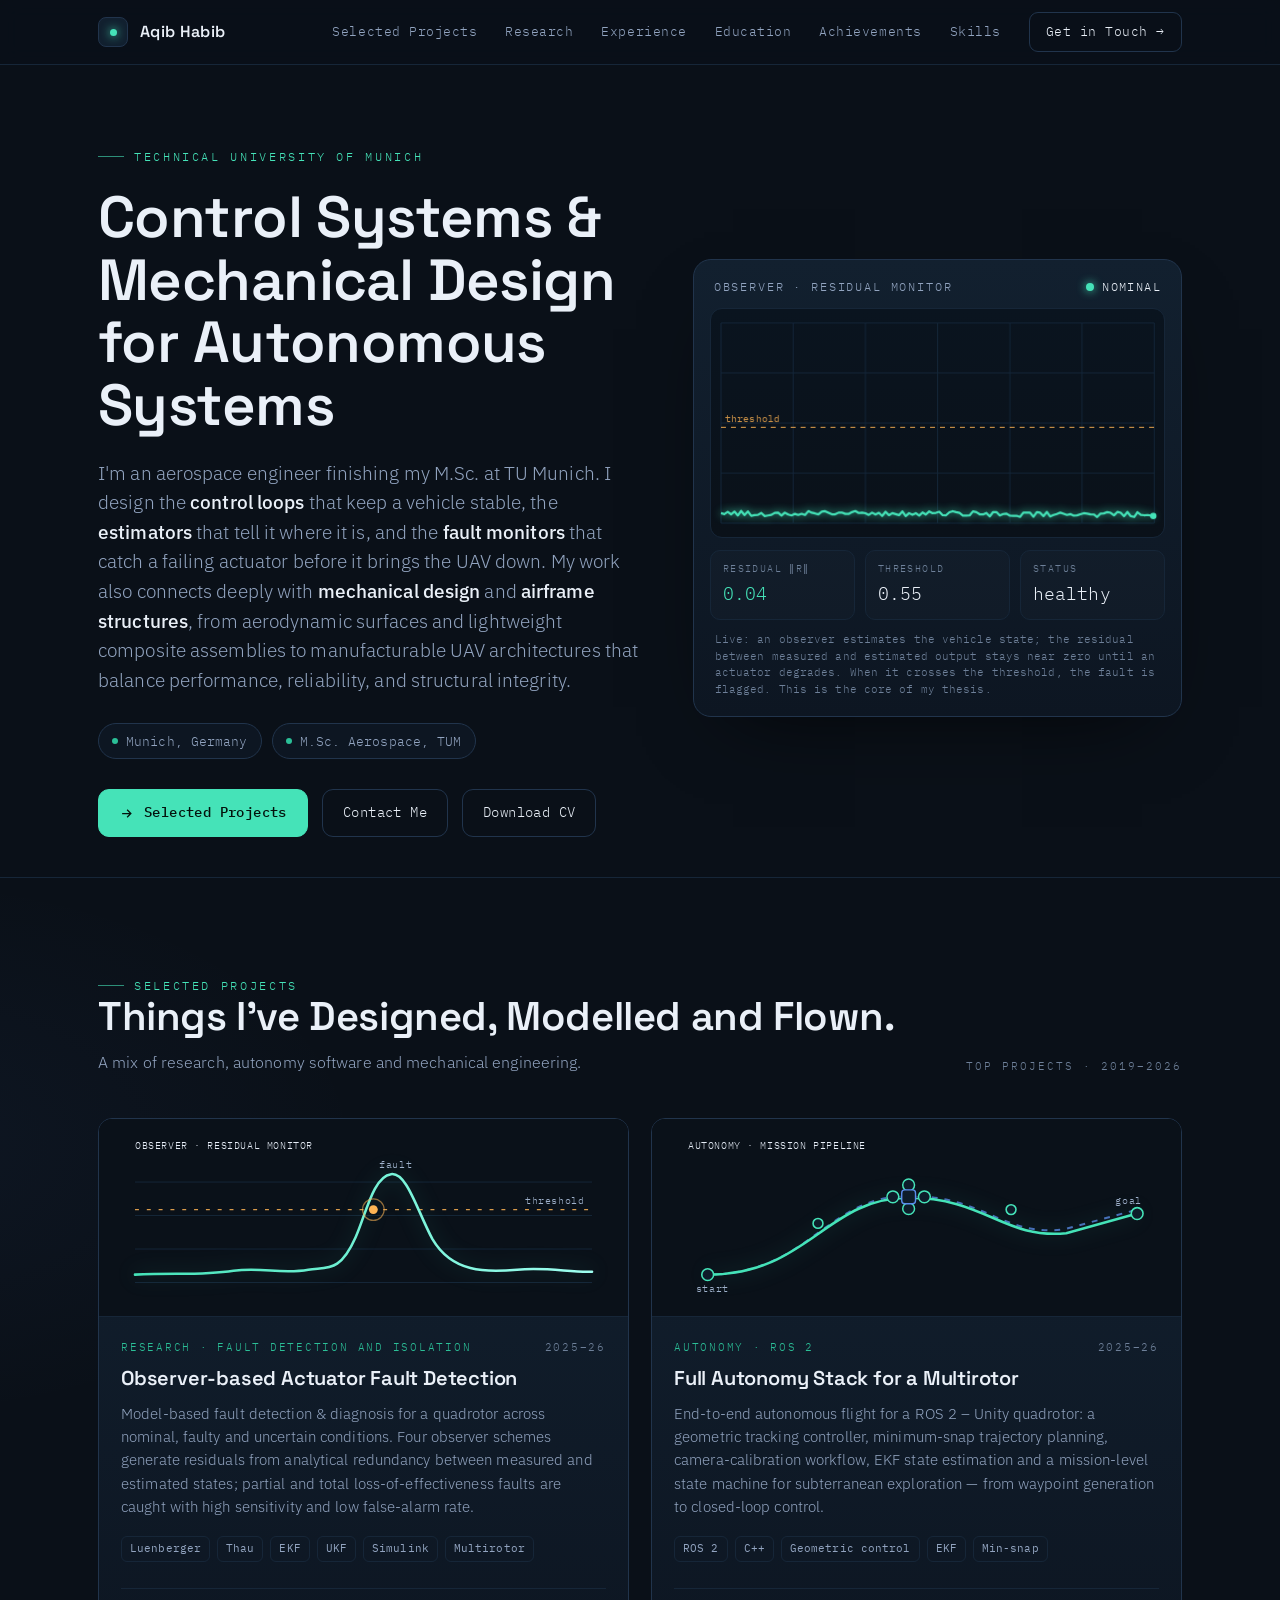
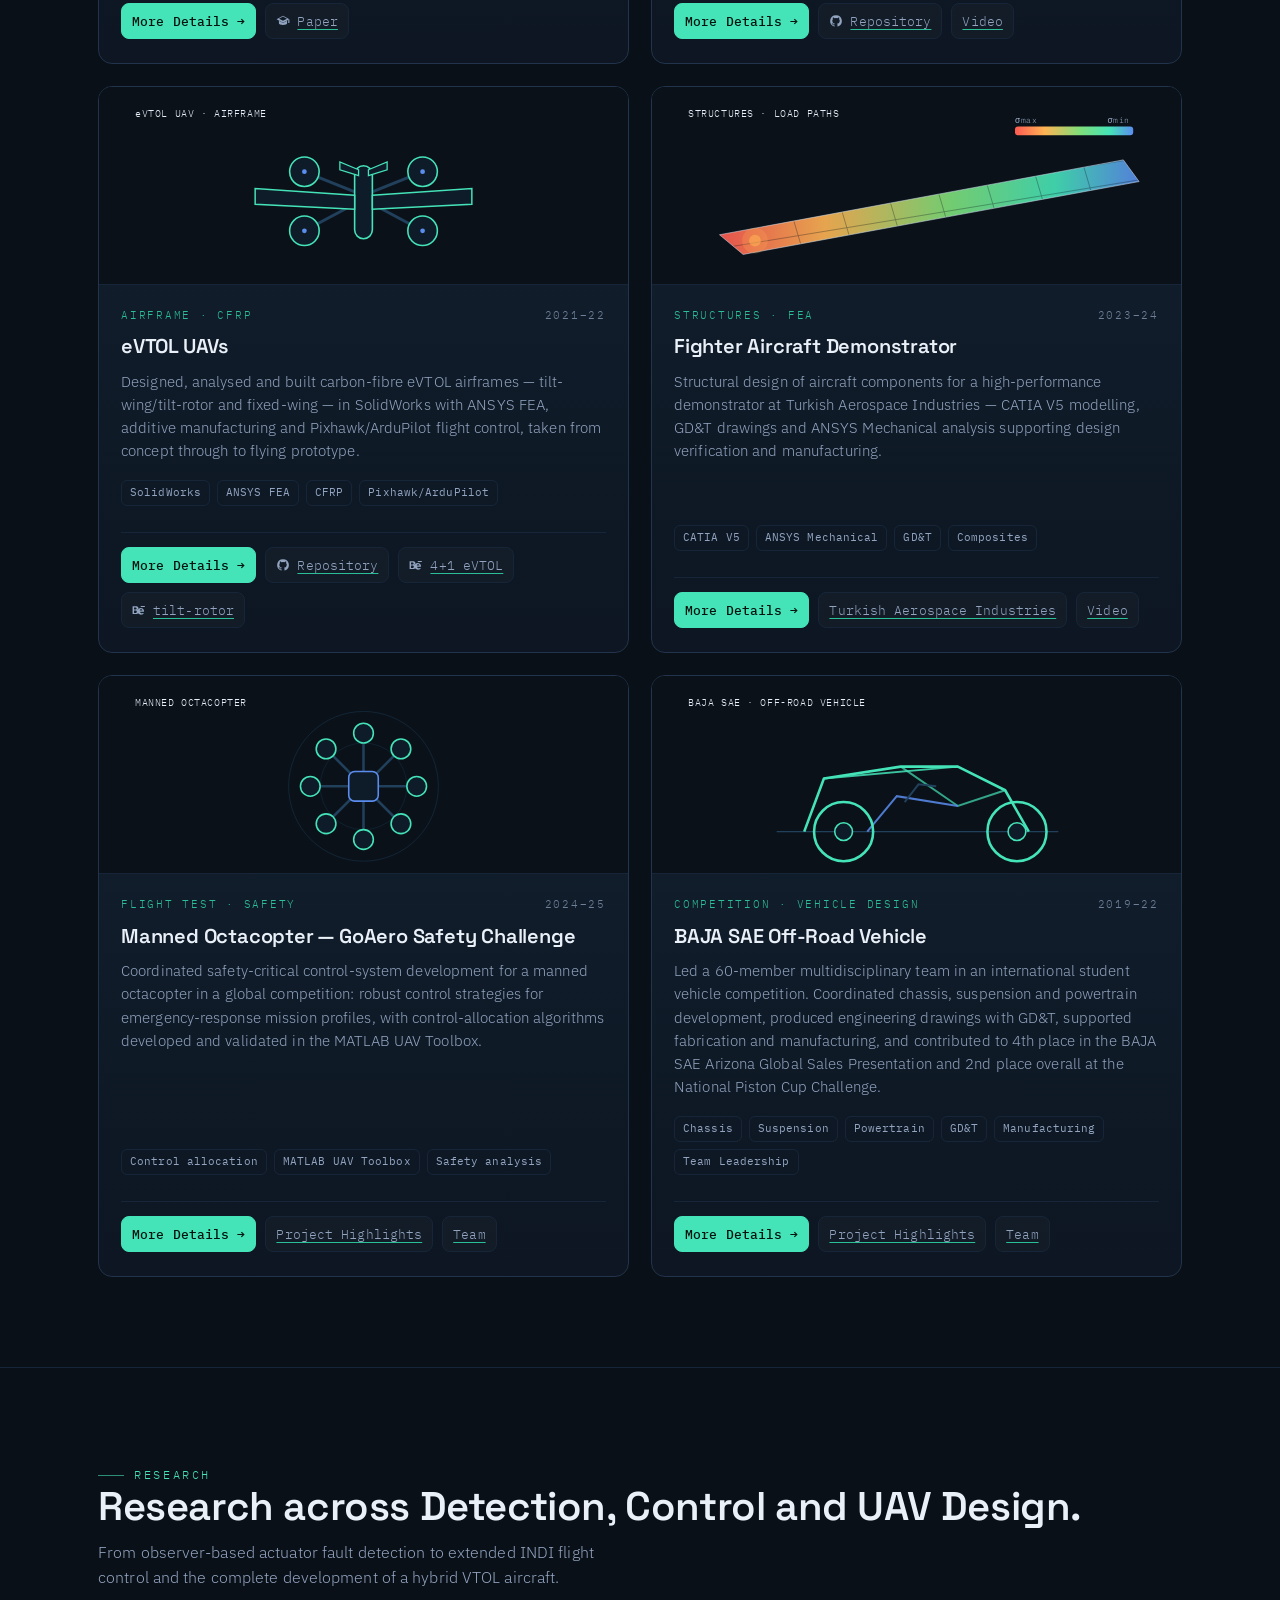
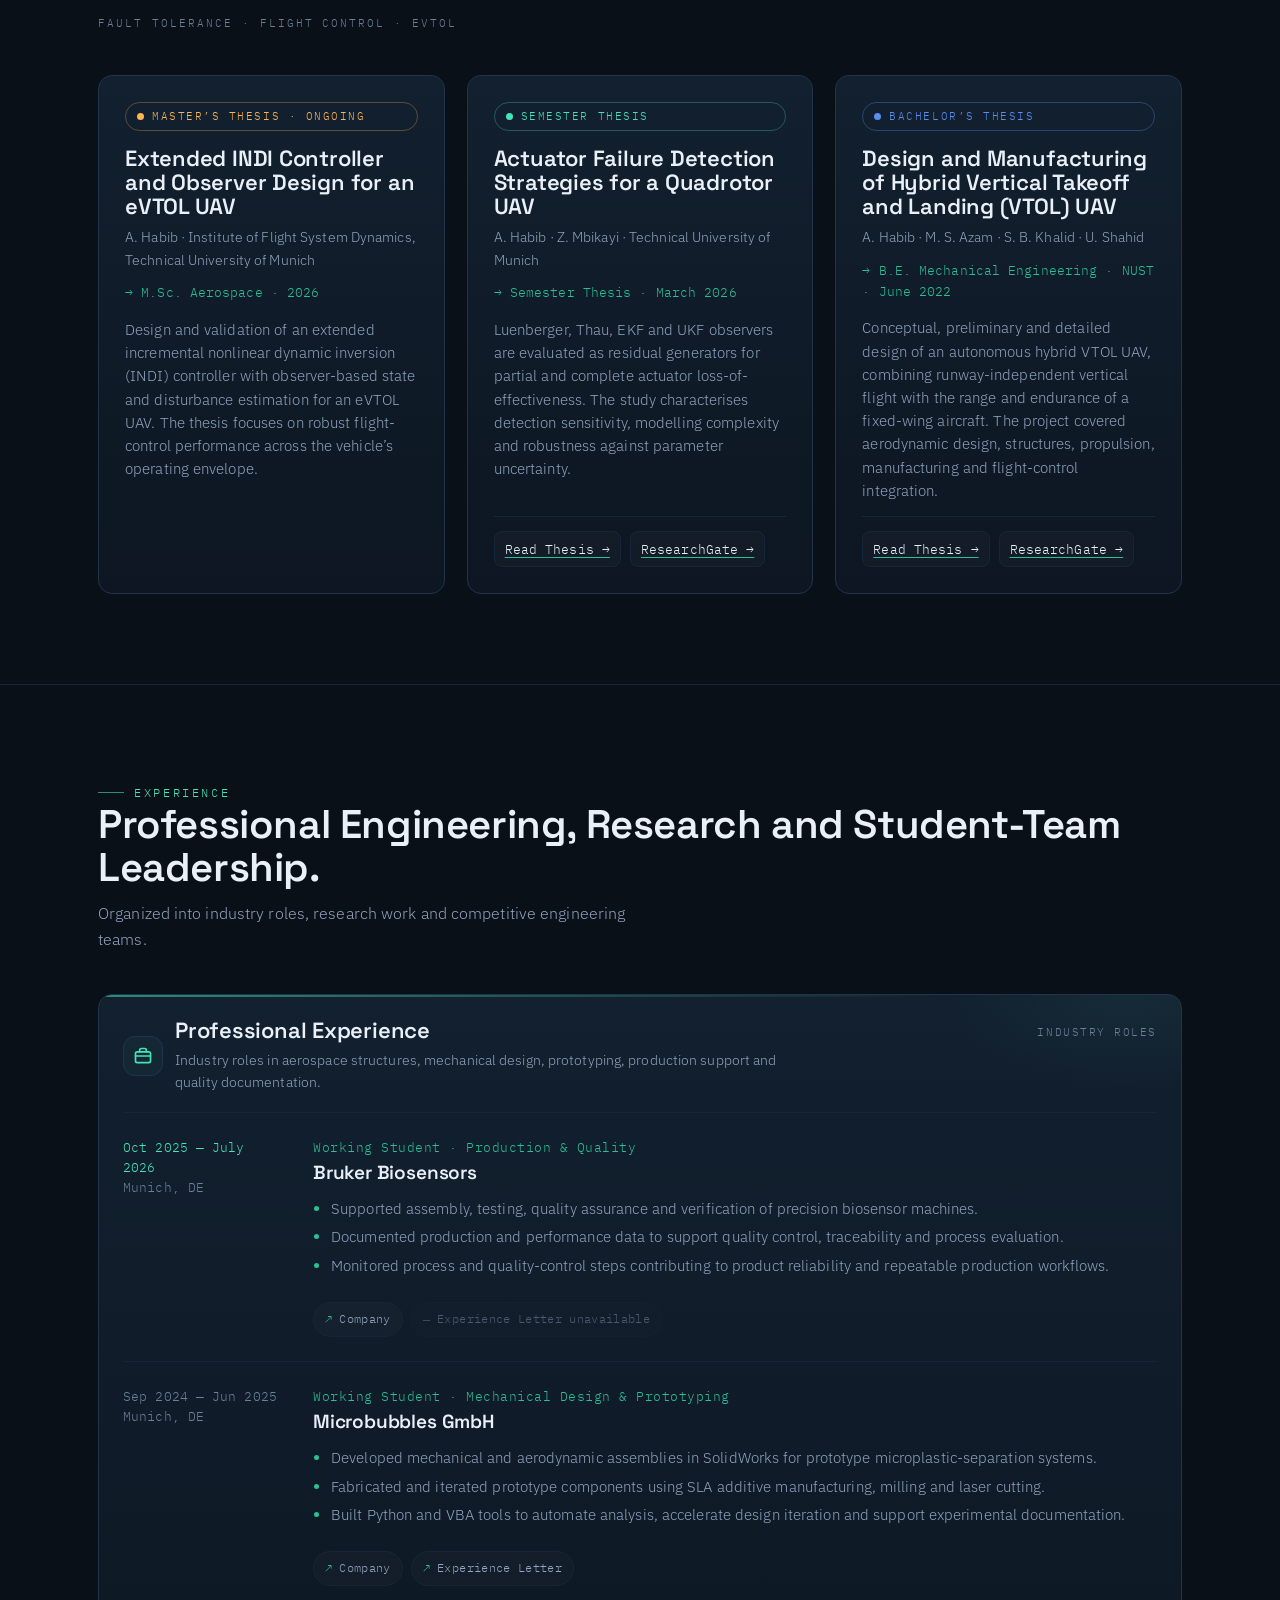
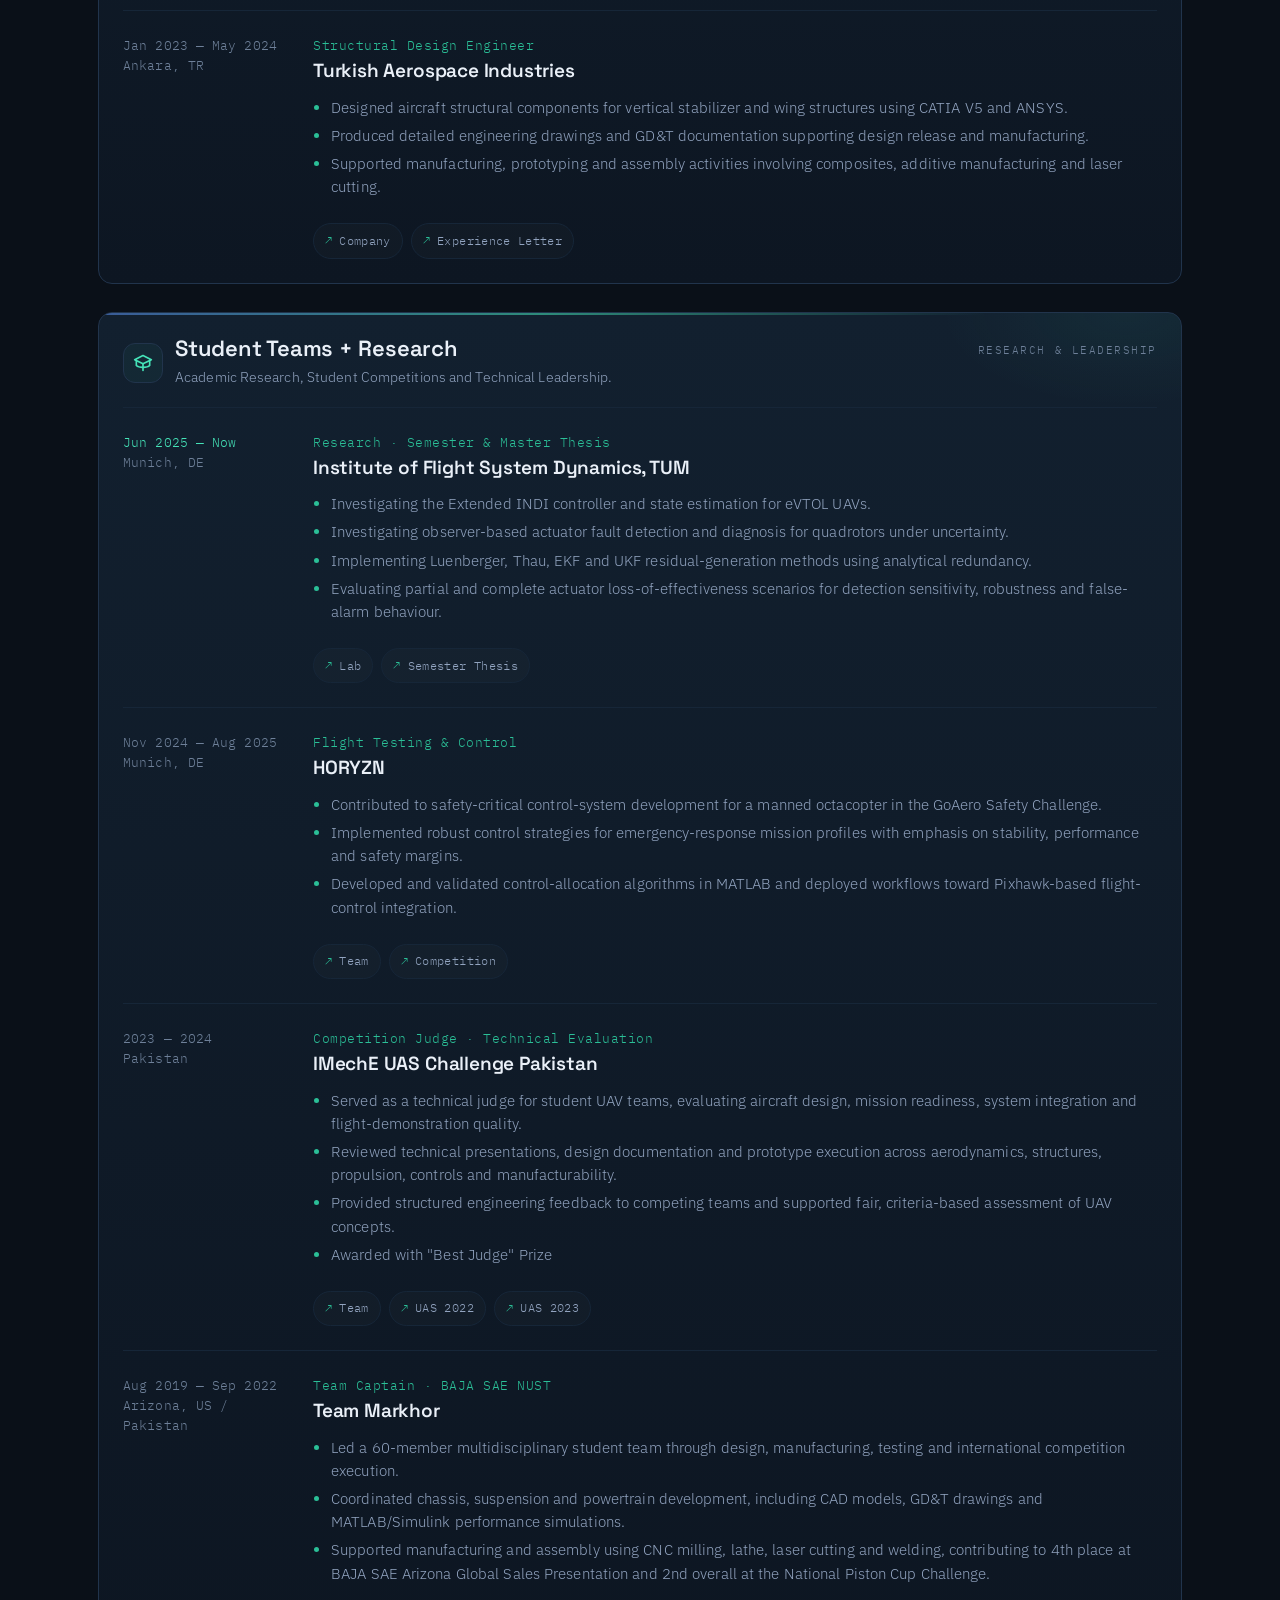
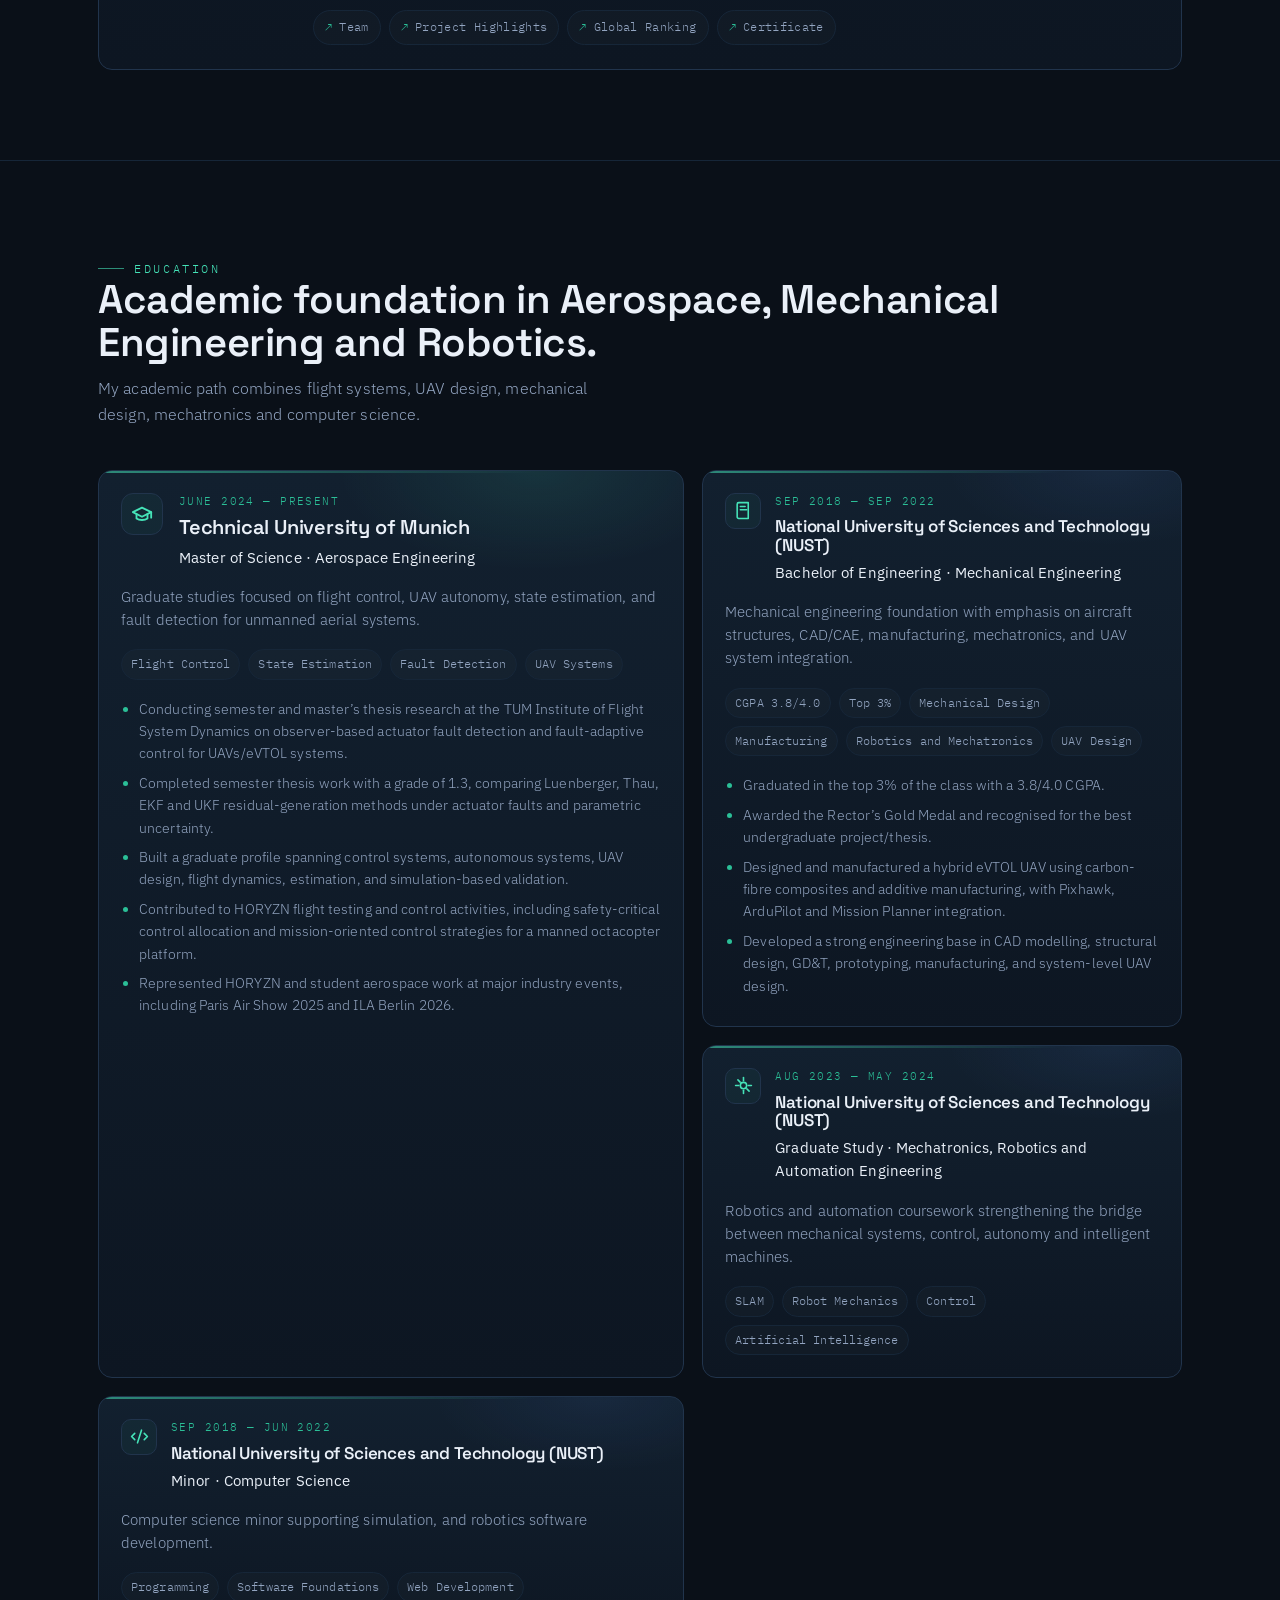
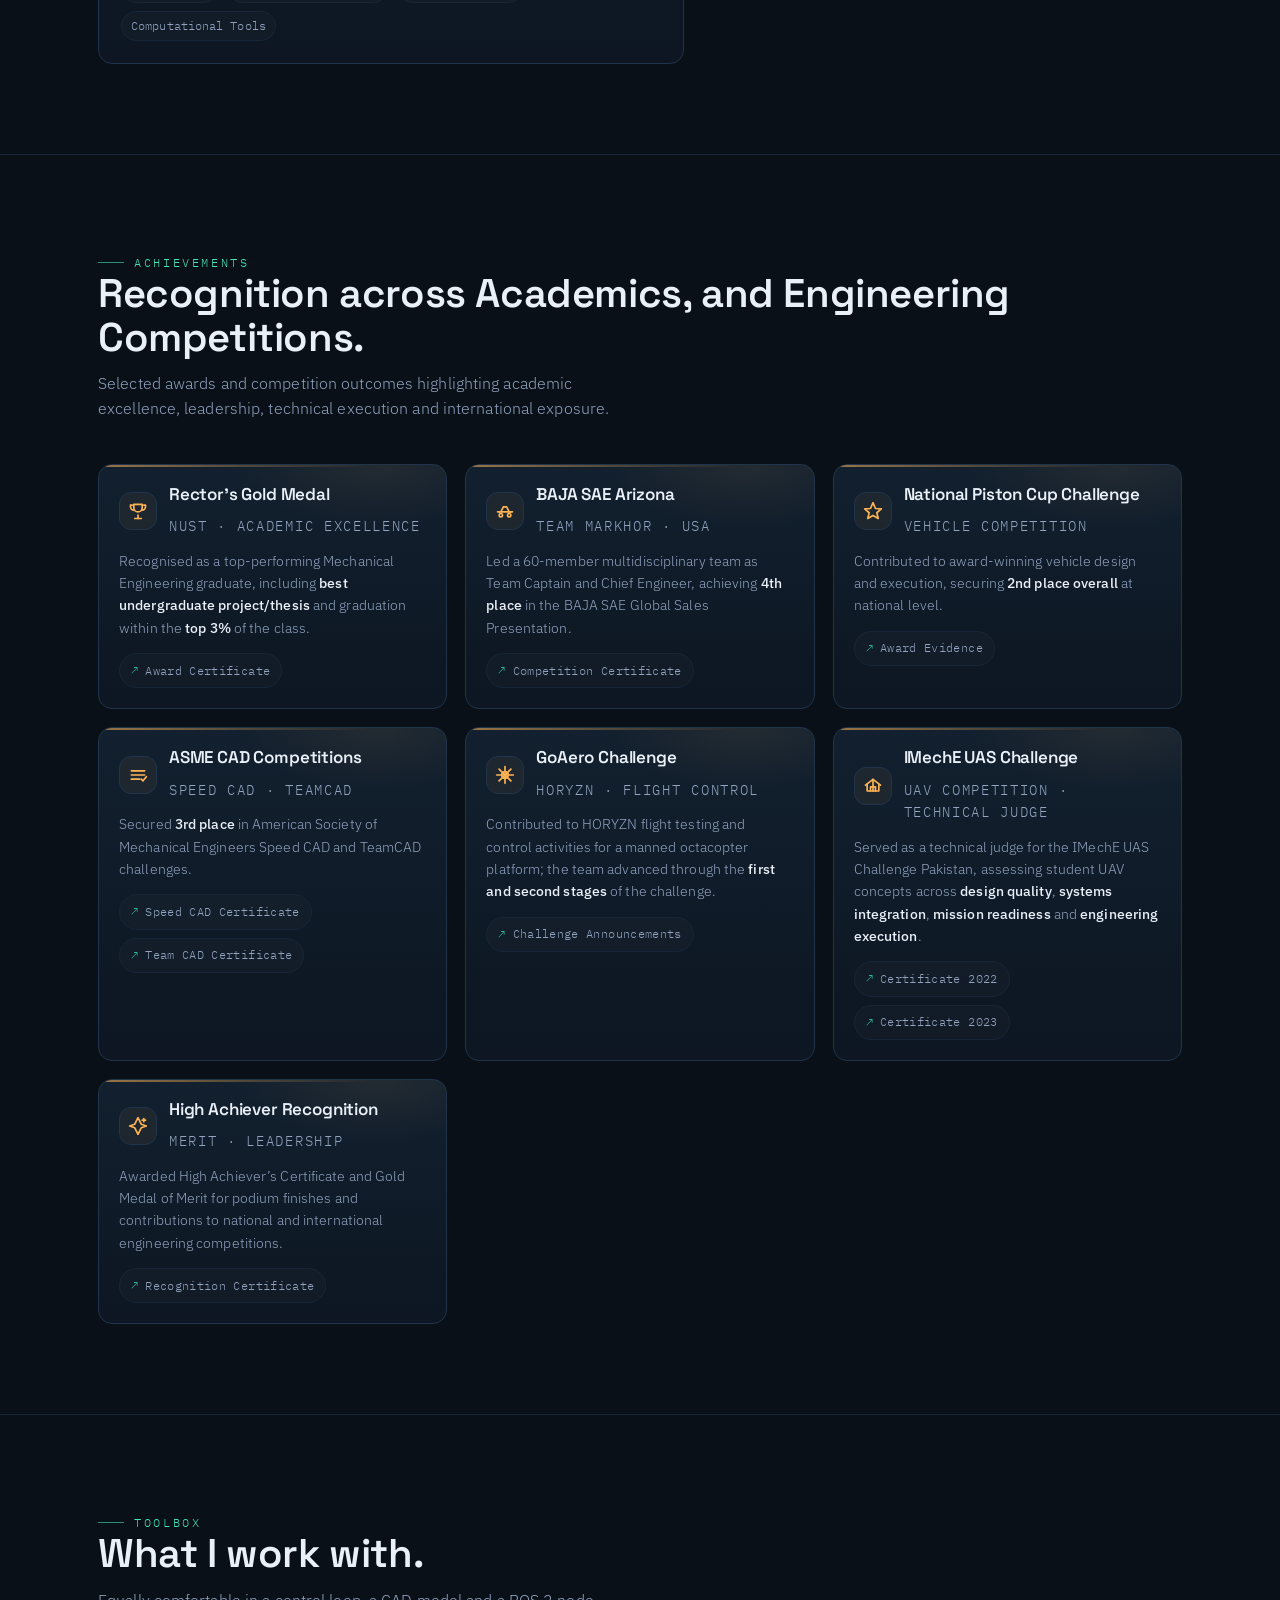
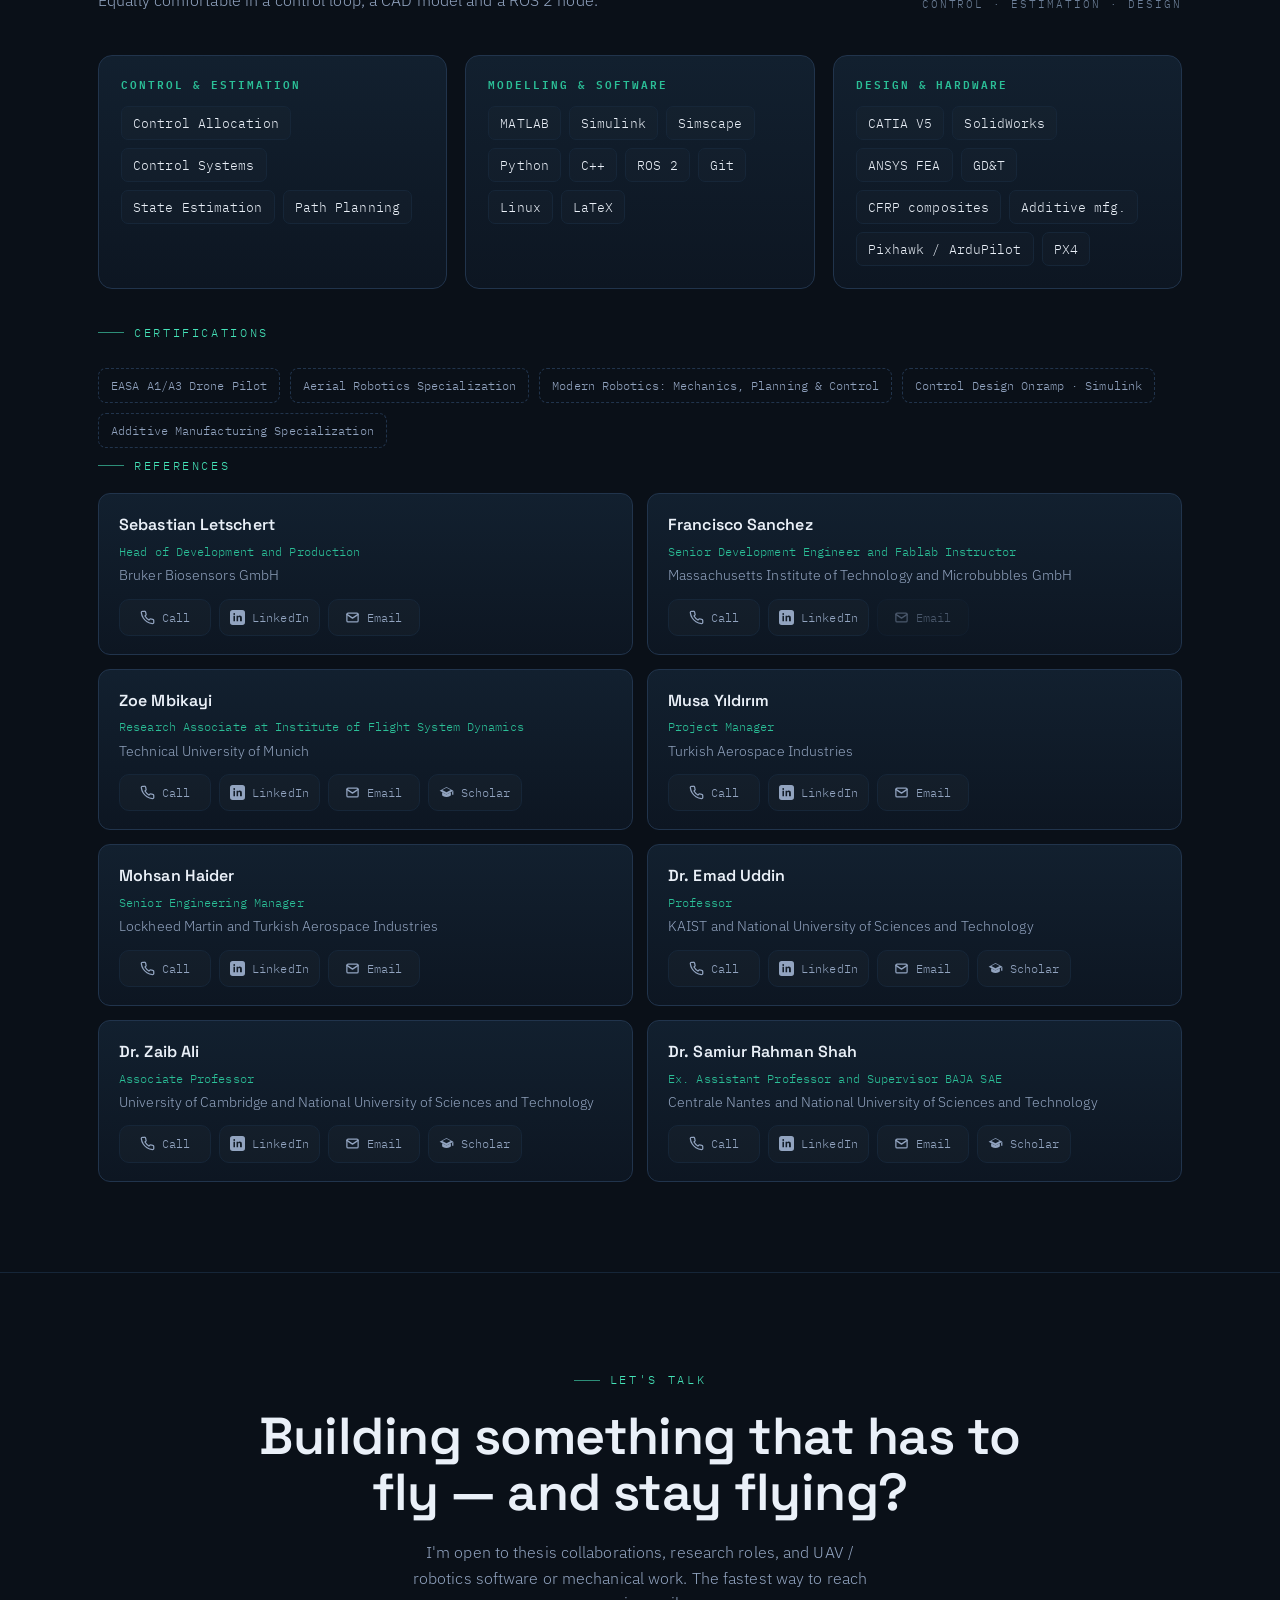
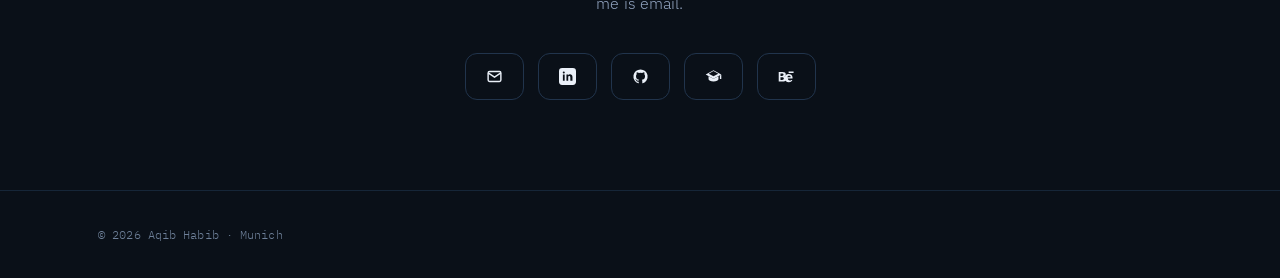
==== commit b546e41b: "Small Changes in Title" ====
--- a/index.html
+++ b/index.html
@@ -720,7 +720,7 @@
       <div>
         <span class="eyebrow">Technical University of Munich</span>
         <!-- <span class="eyebrow">Institute of Flight System Dynamics · TU Munich</span> -->
-        <h1>Control Systems &amp; Mechanical Design for Autonomous Systems.</h1>
+        <h1>Control Systems &amp; Mechanical Design for Autonomous Systems</h1>
         <p class="lede">
           I'm an aerospace engineer finishing my M.Sc. at TU Munich. I design the <b>control loops</b> that keep a vehicle stable, the <b>estimators</b> that tell it where it is, and the <b>fault monitors</b> that catch a failing actuator before it brings the UAV down. My work also connects deeply with <b>mechanical design</b> and <b>airframe structures</b>, from aerodynamic surfaces and lightweight composite assemblies to manufacturable UAV architectures that balance performance, reliability, and structural integrity.
 
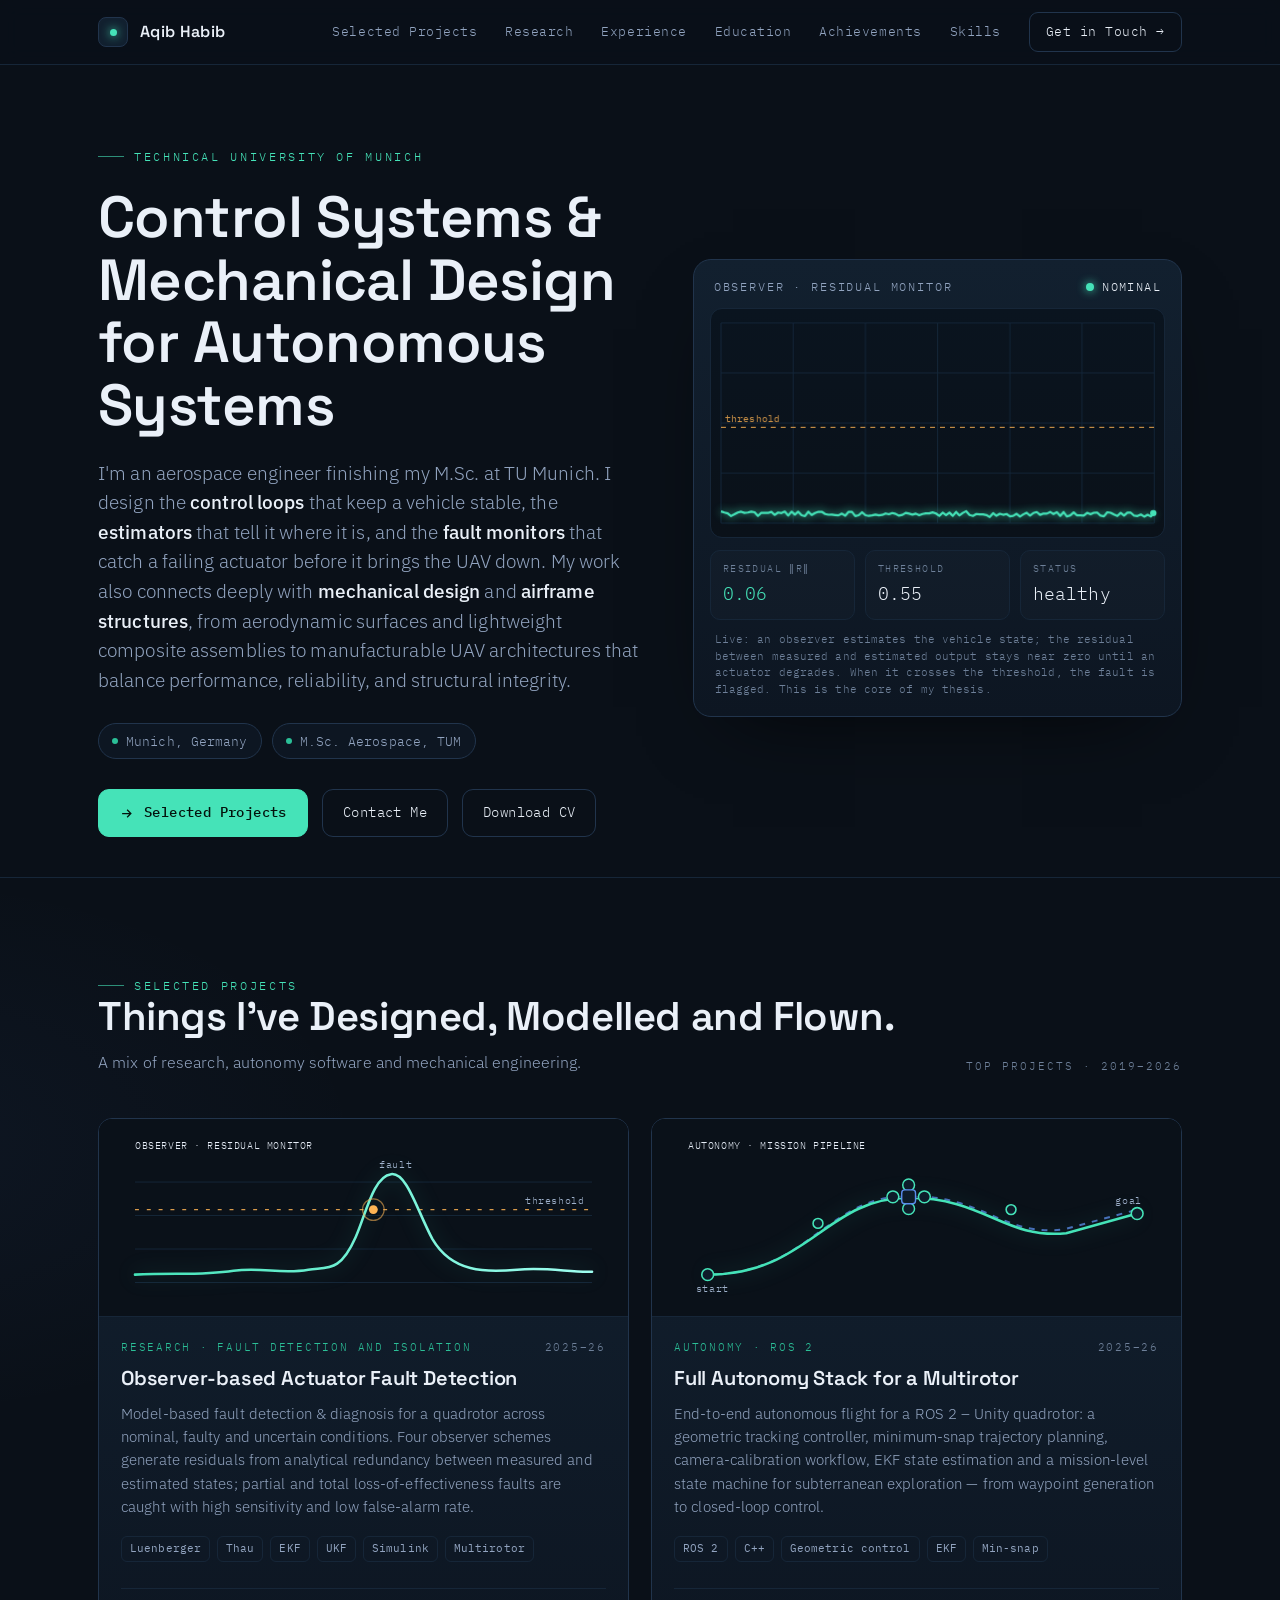
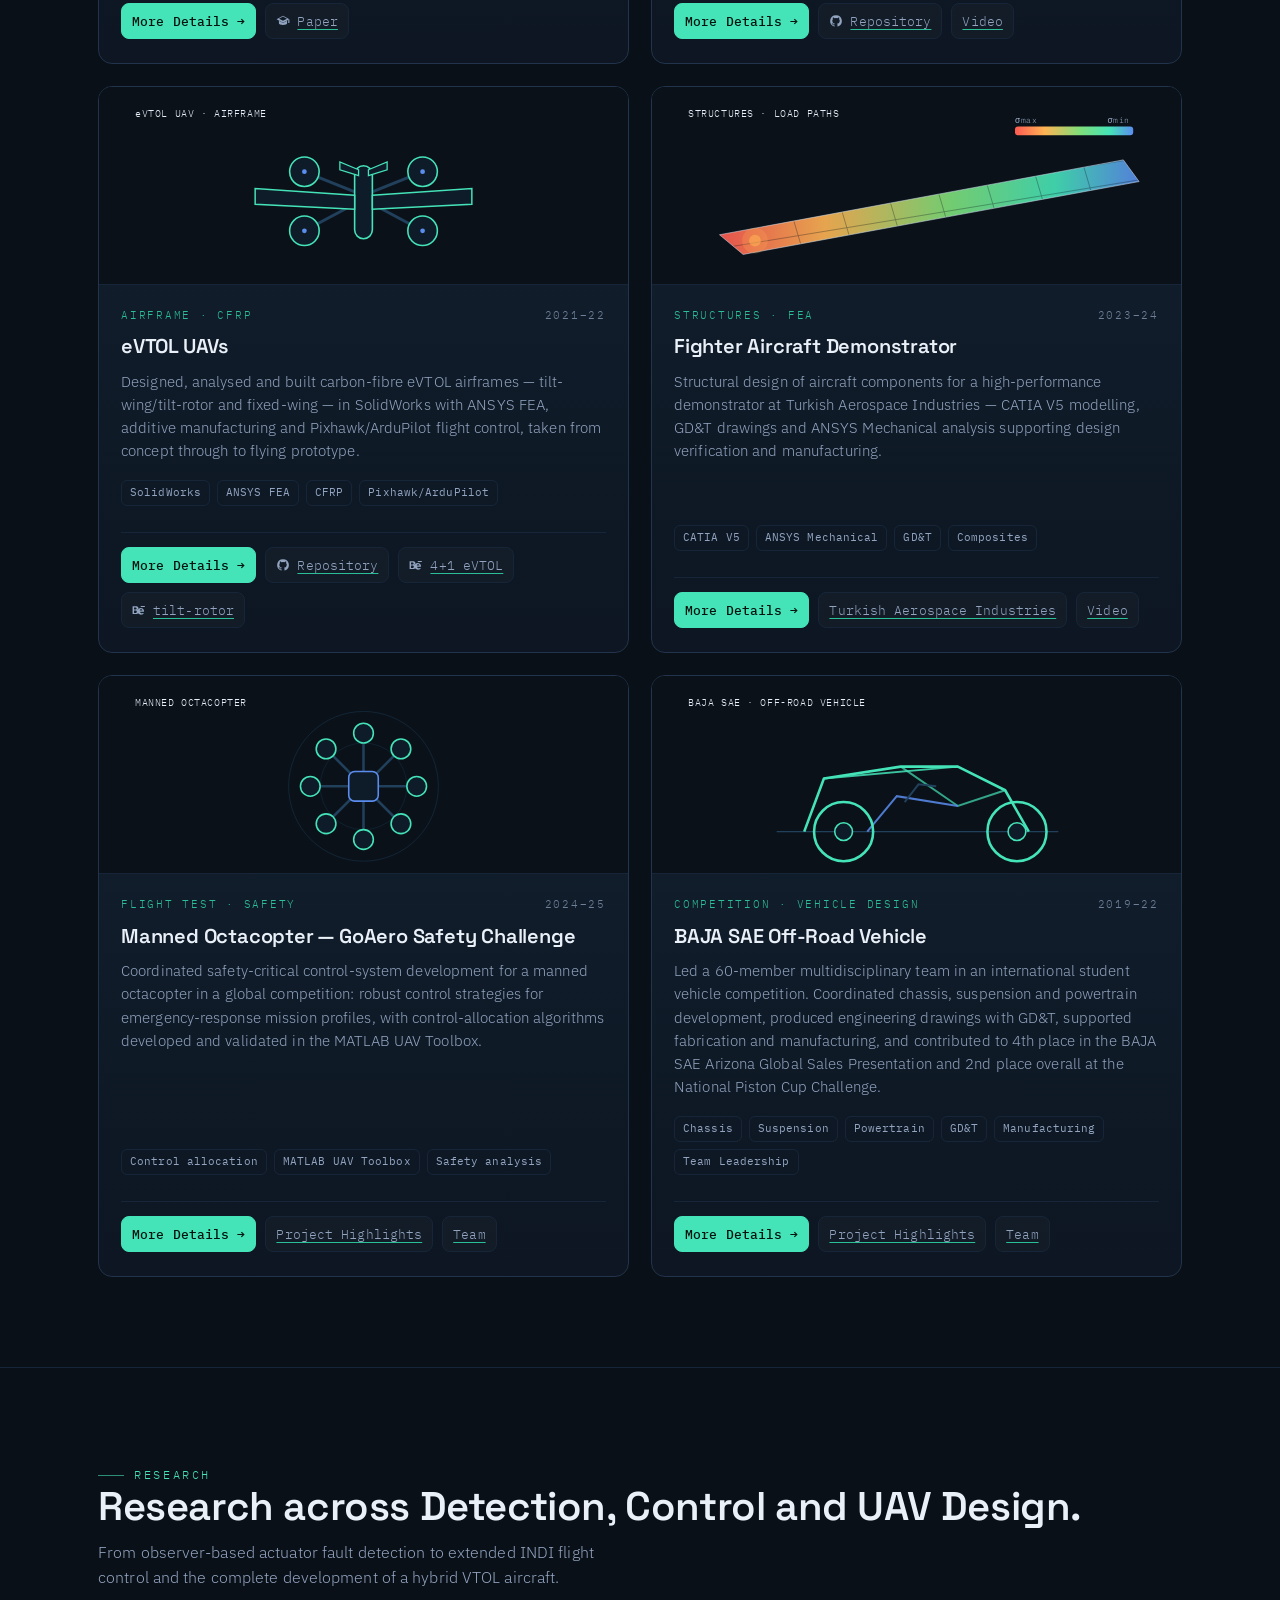
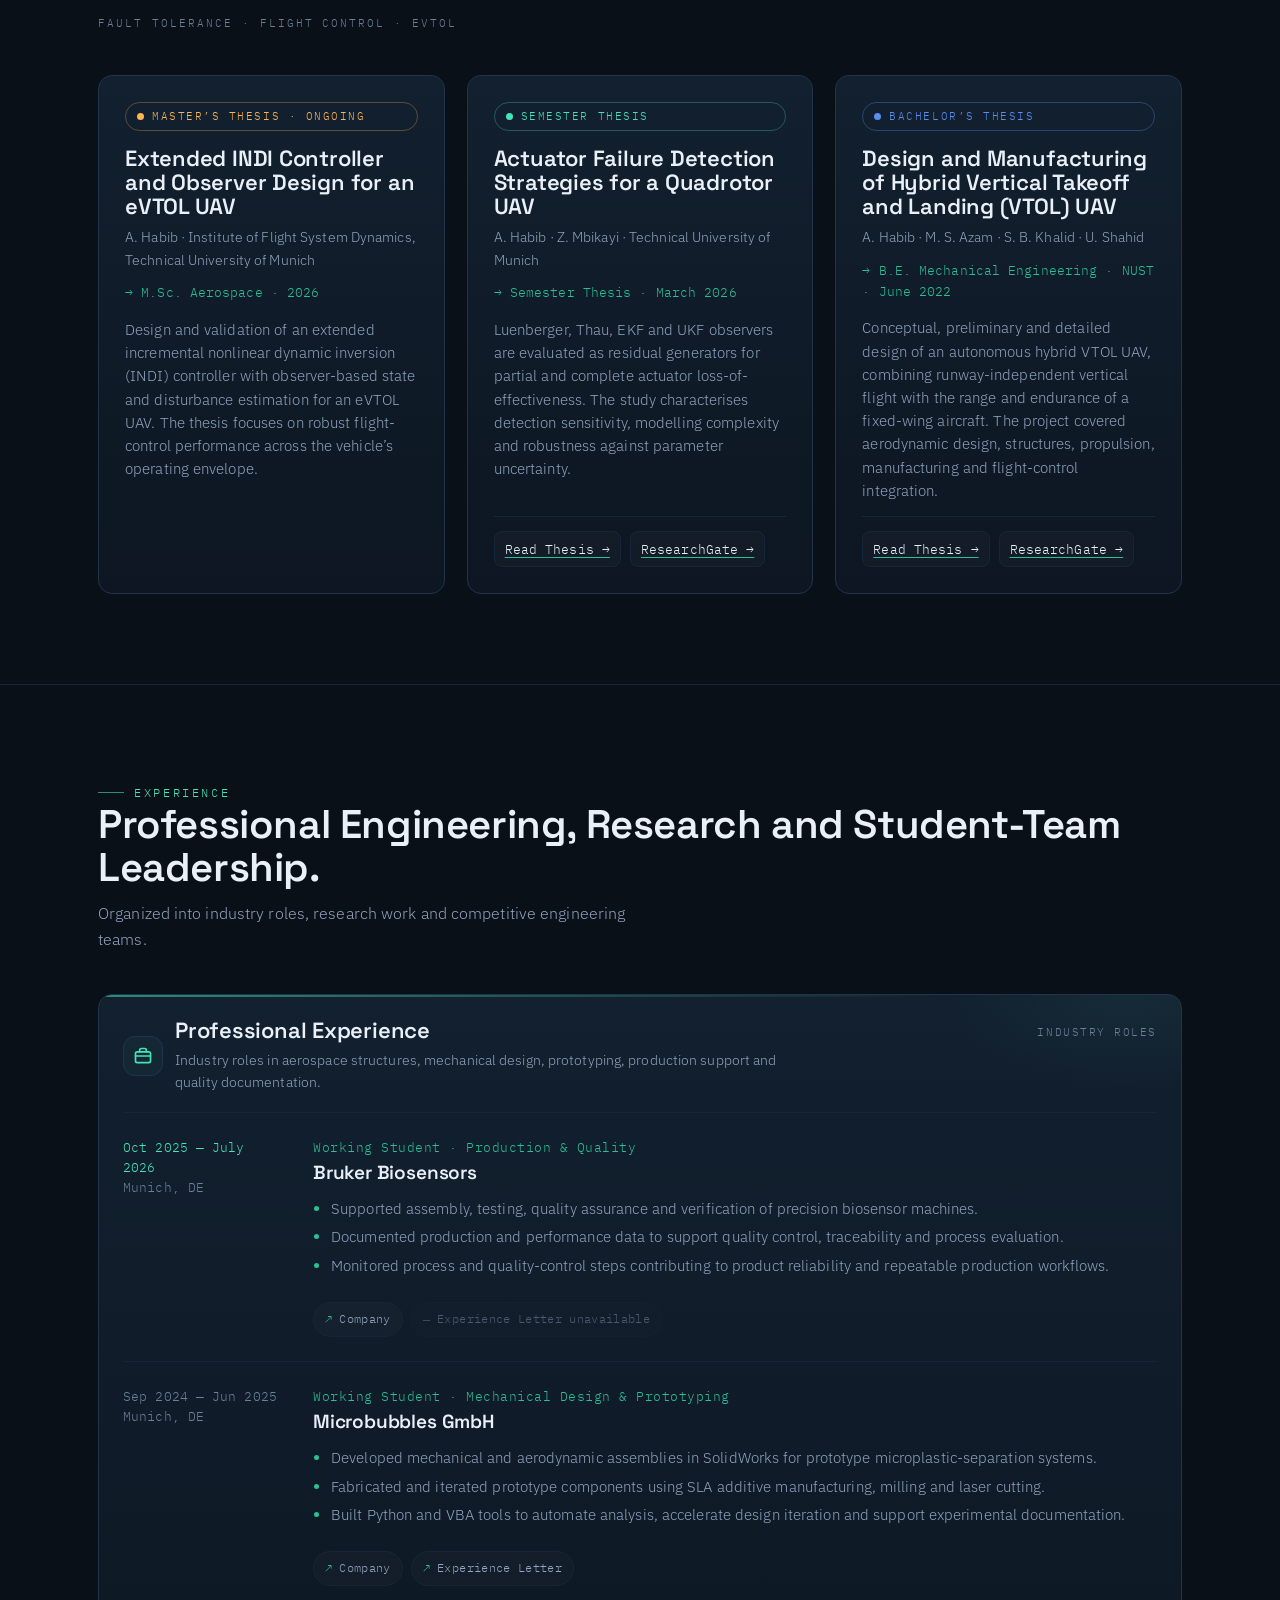
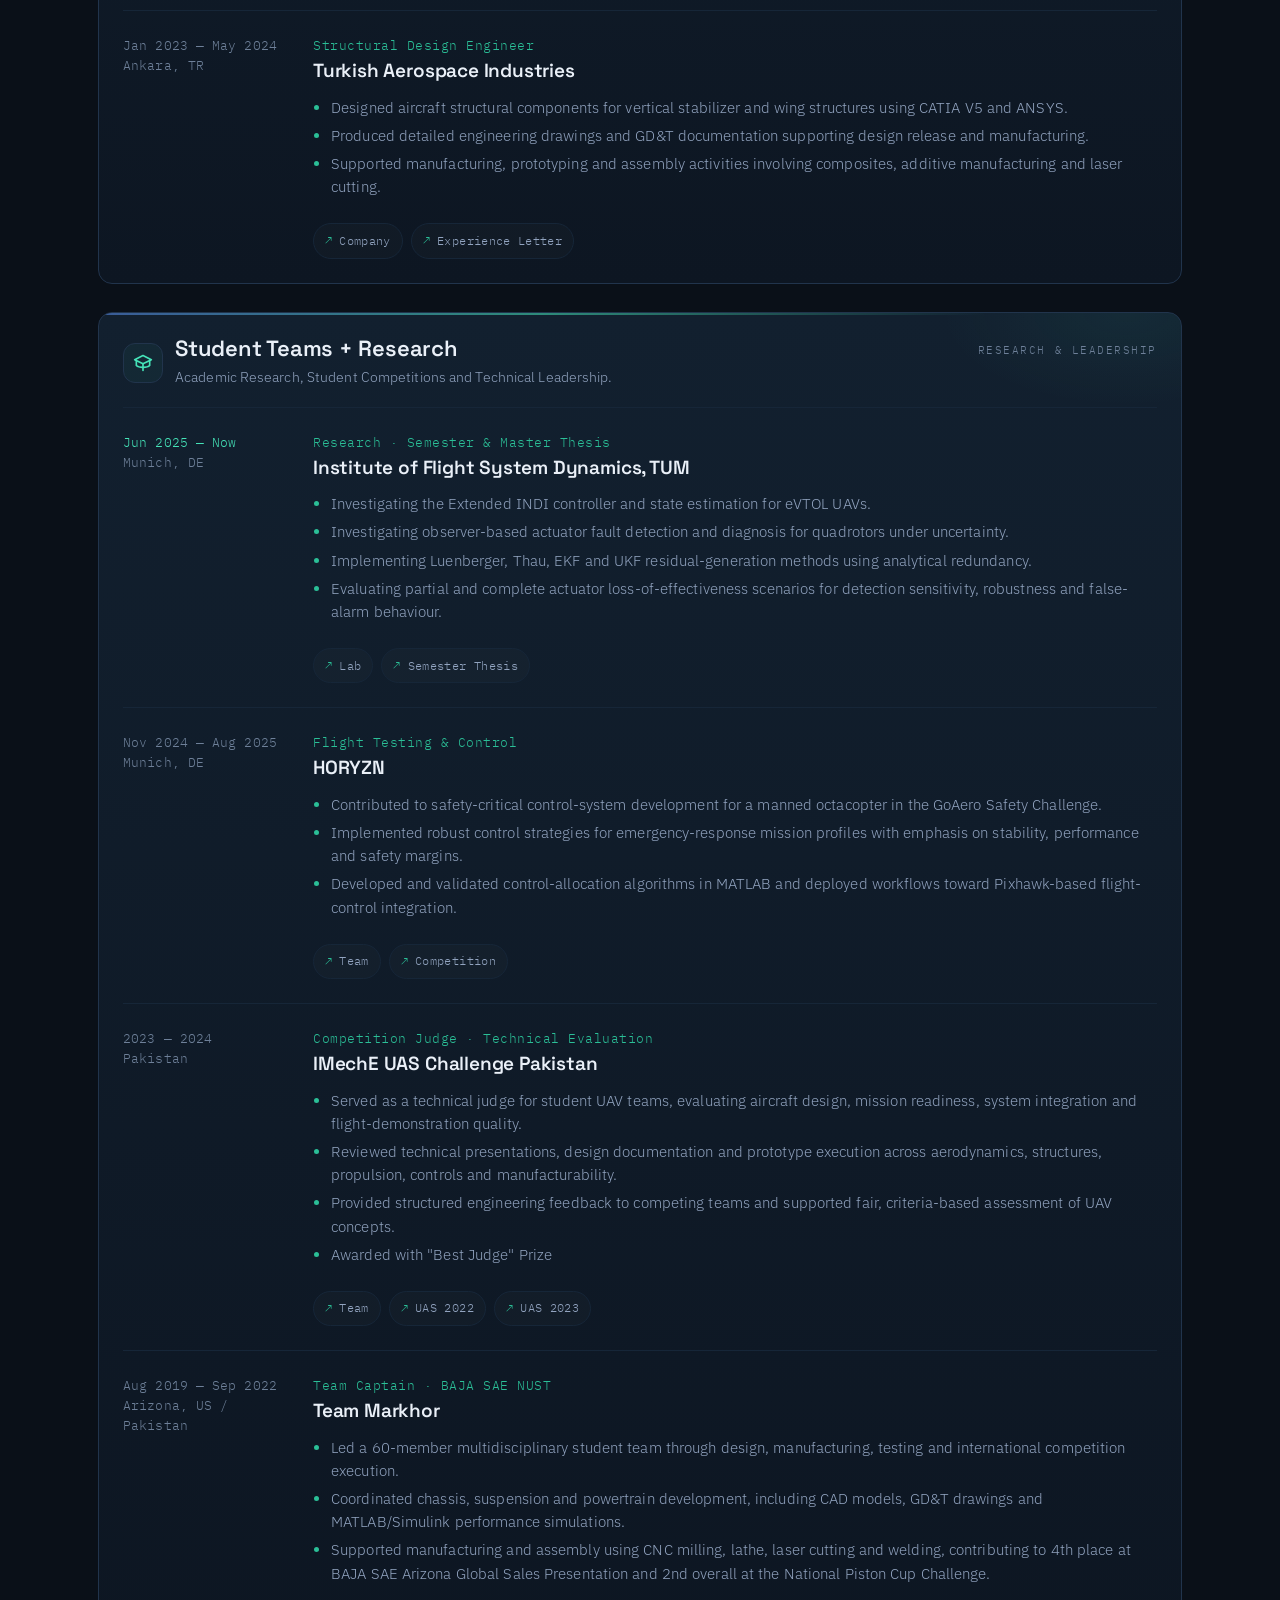
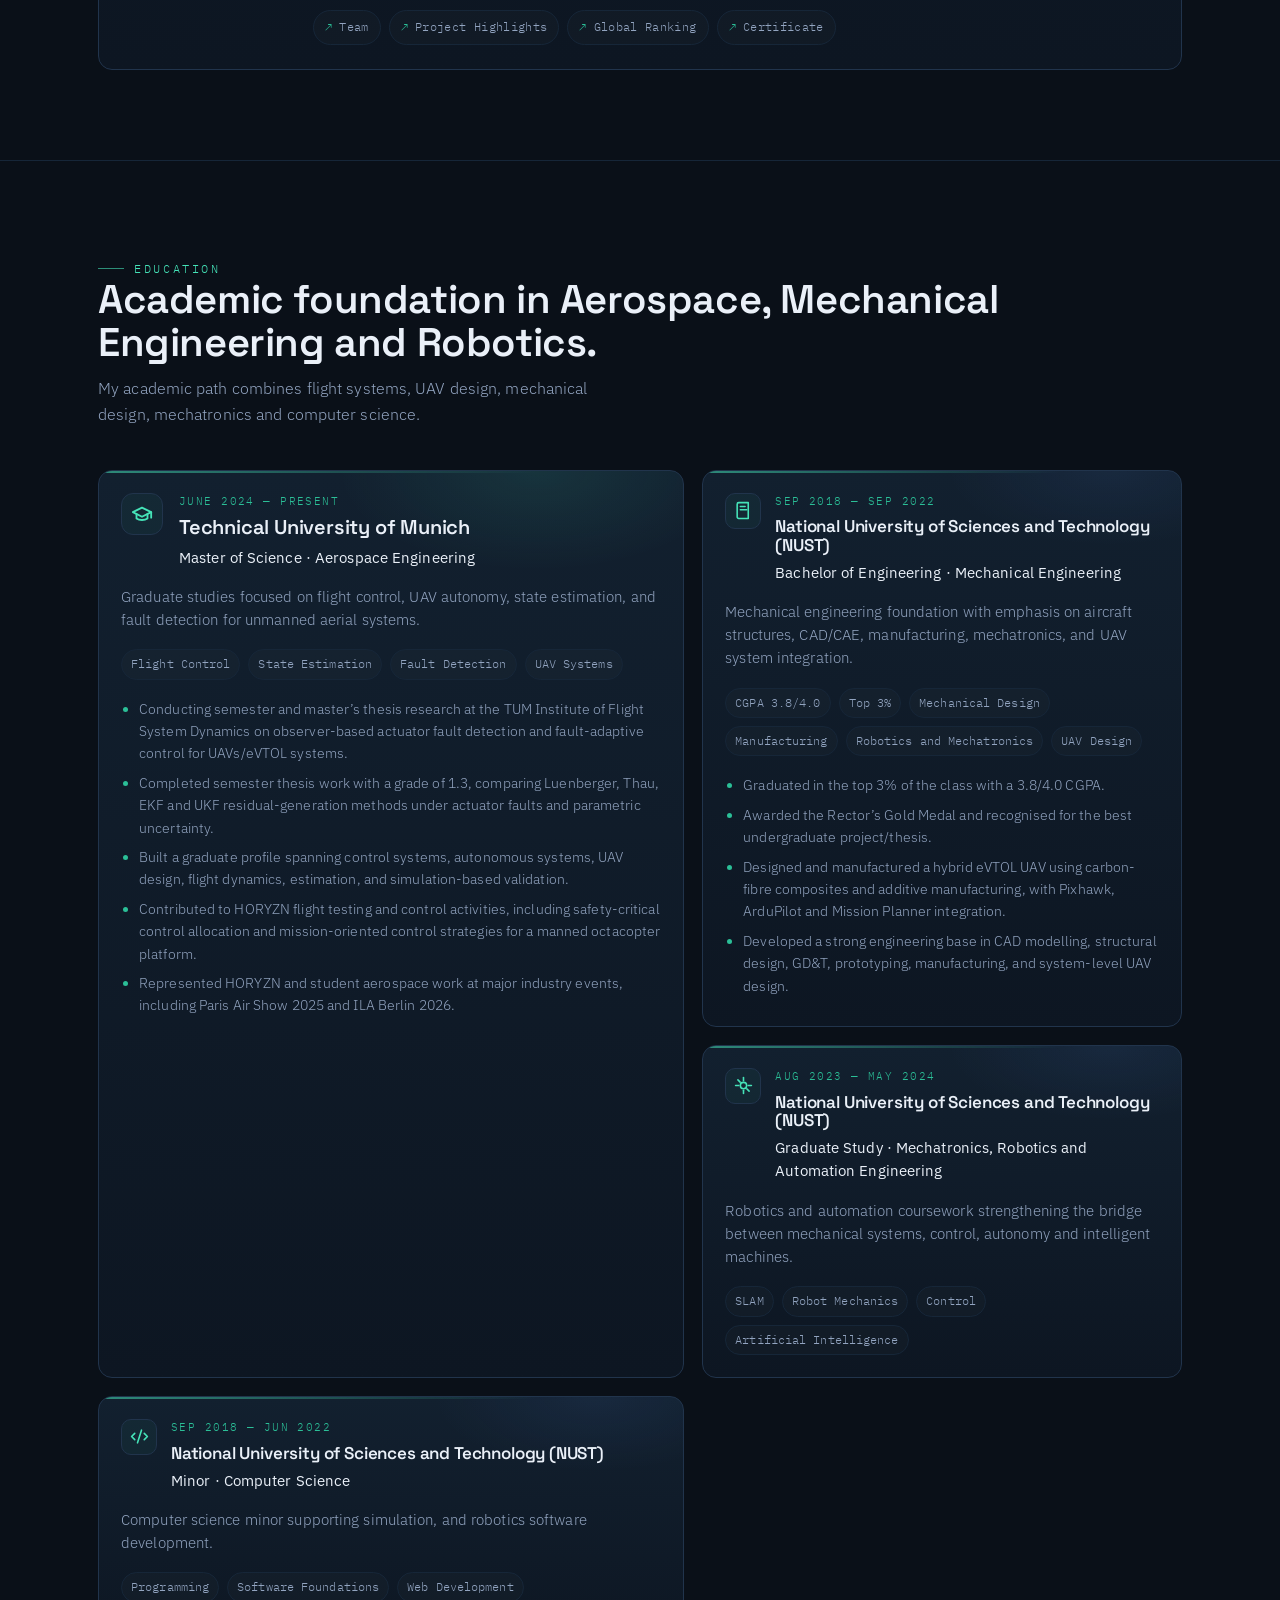
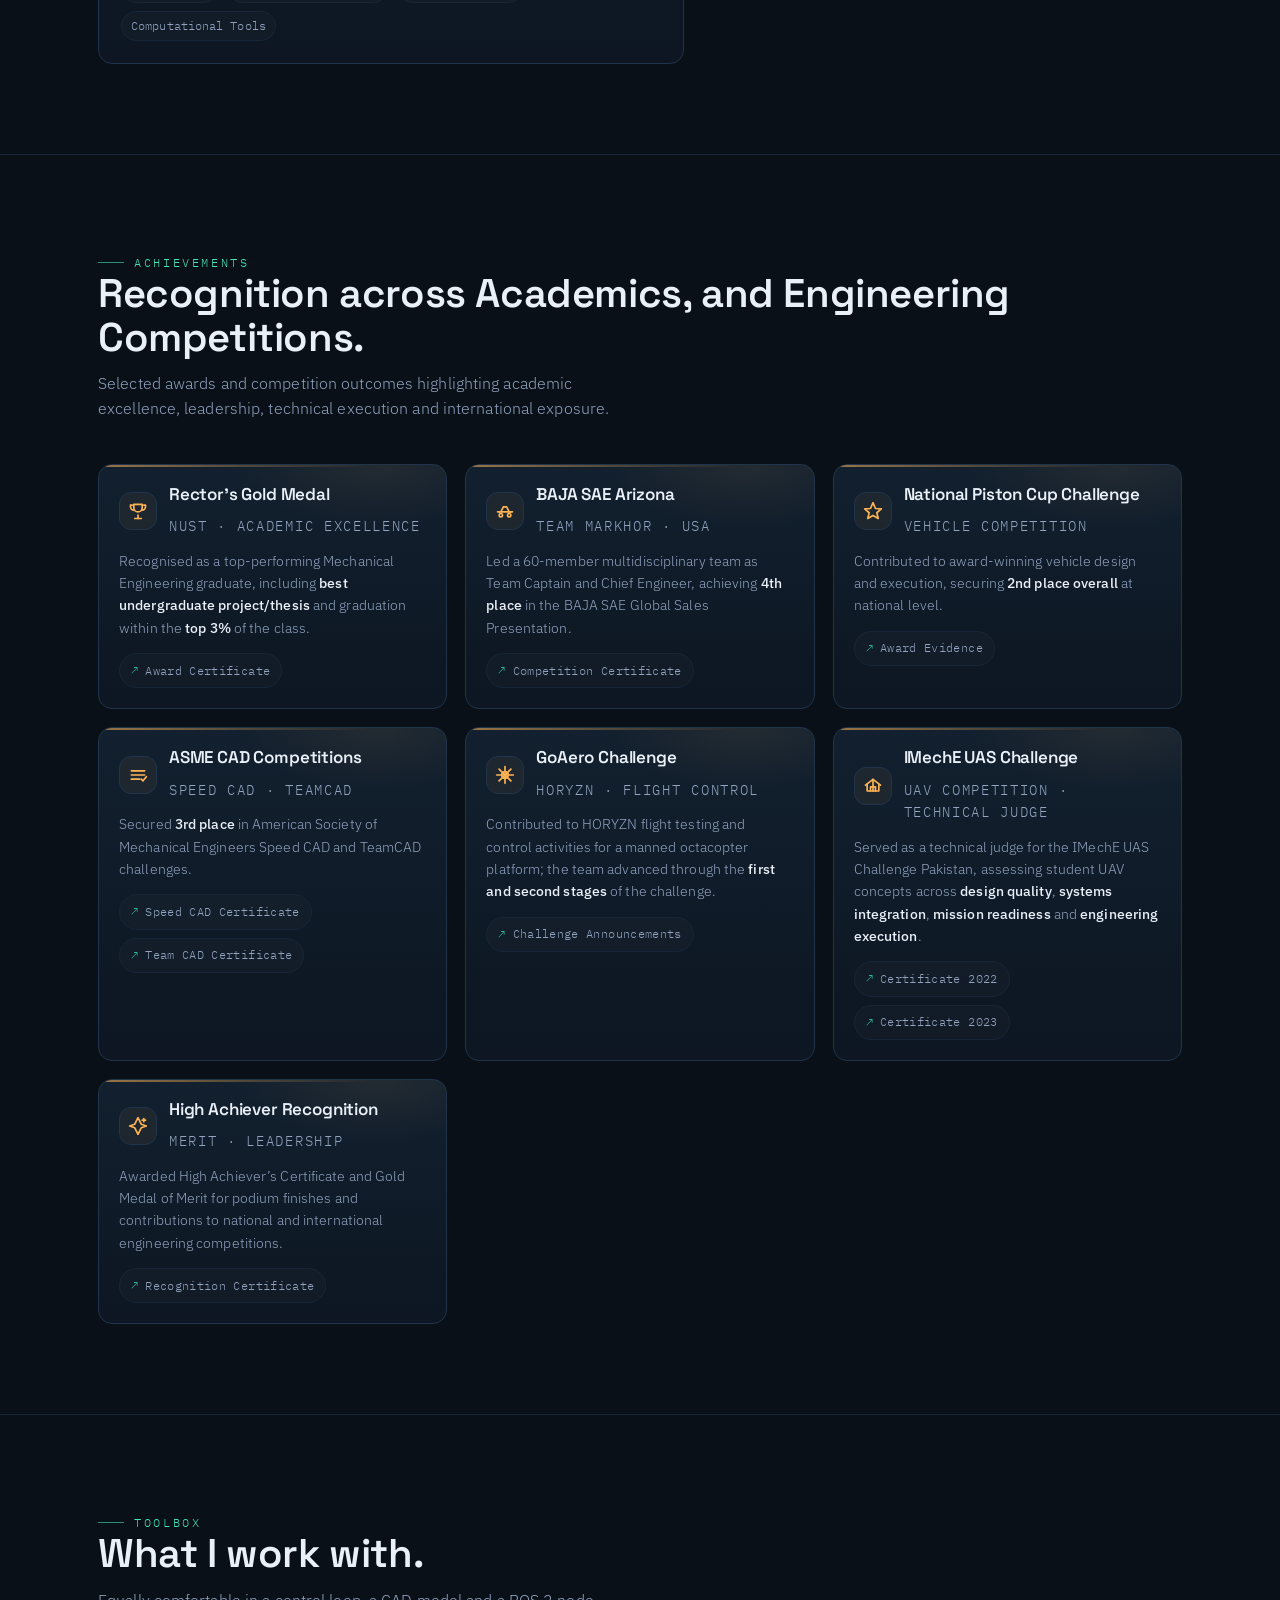
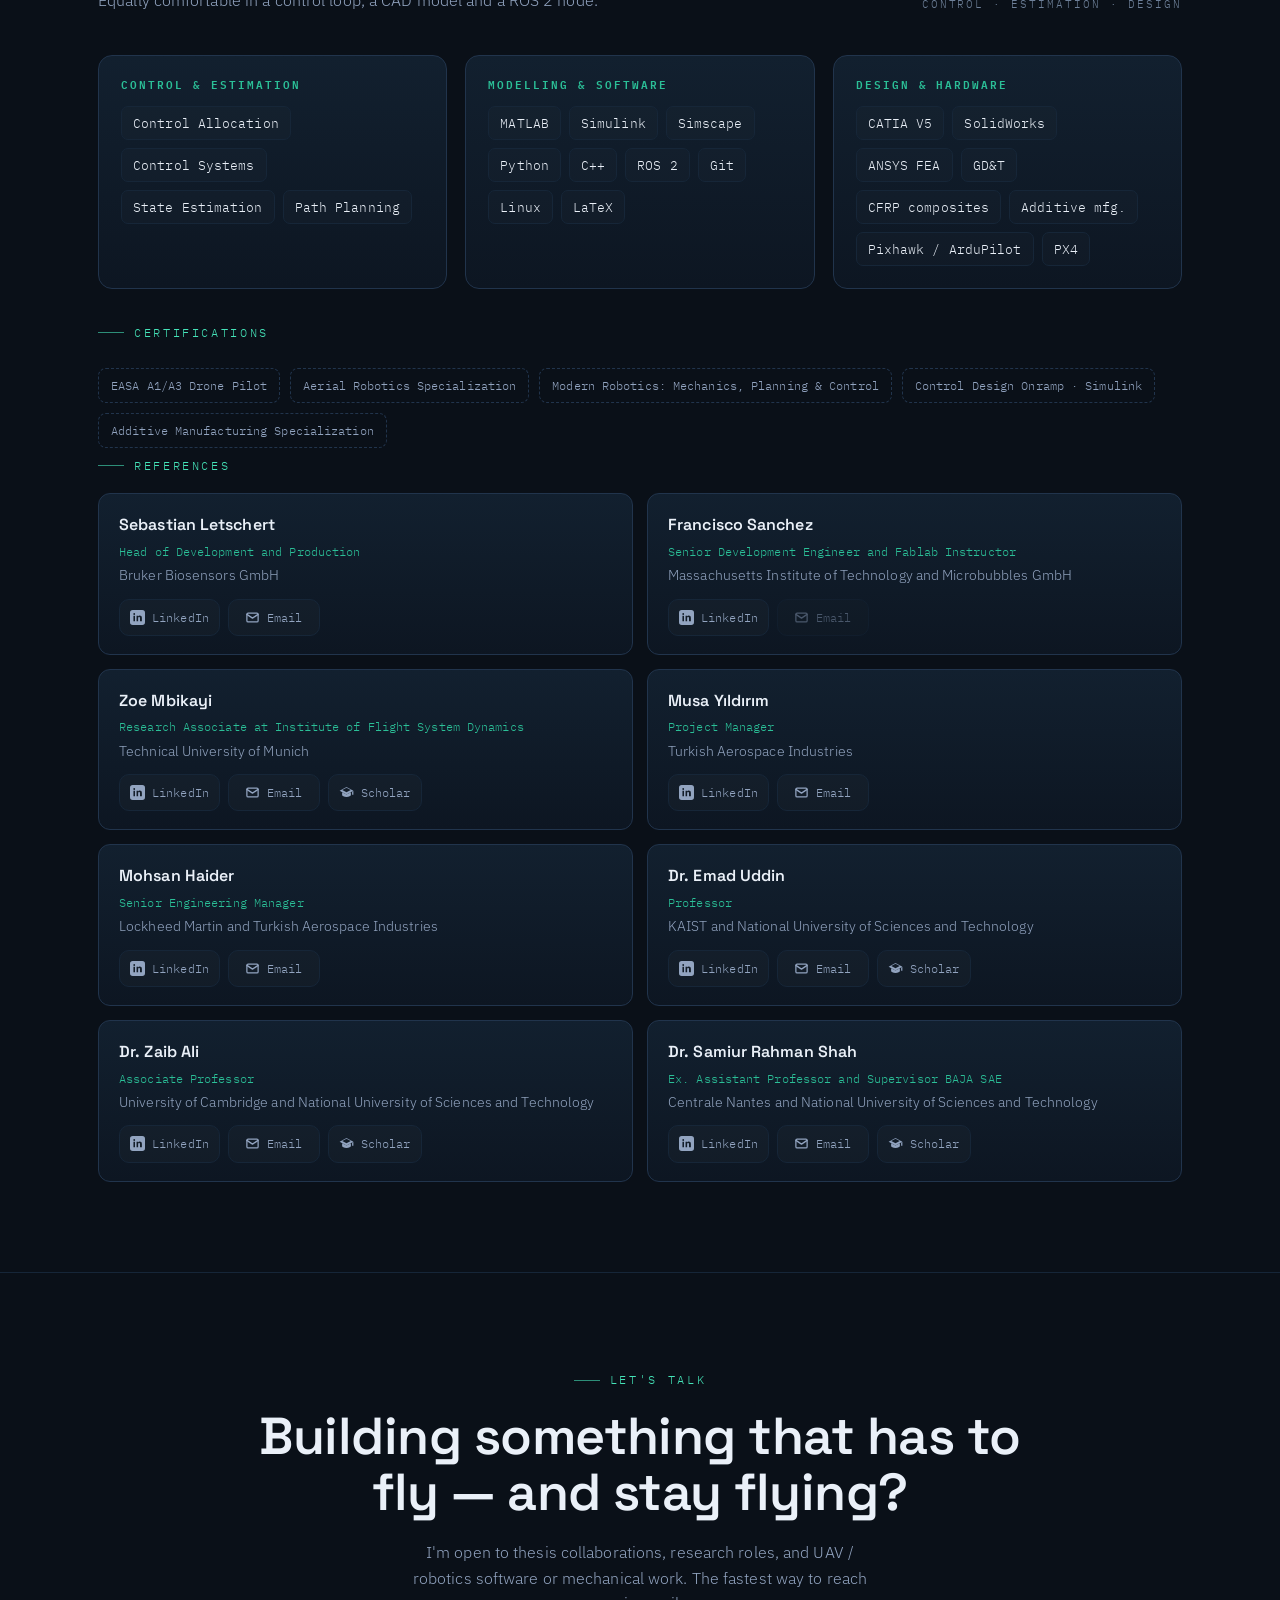
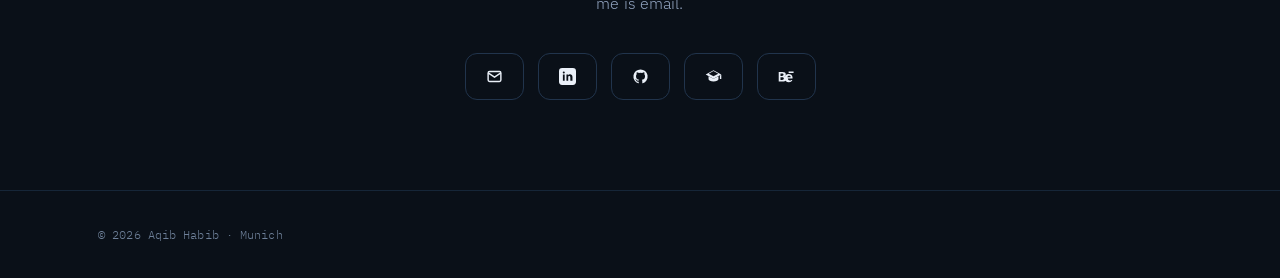
==== commit d074326c: "Removed Contacts" ====
--- a/index.html
+++ b/index.html
@@ -1485,7 +1485,7 @@
         <p class="reference-role">Head of Development and Production</p>
         <p class="reference-company">Bruker Biosensors GmbH</p>
         <div class="reference-contact">
-          <a class="reference-action" href="tel:+49892314163998" aria-label="Call Sebastian Letschert" title="+49 89 2314163998"><svg viewBox="0 0 24 24" fill="none" stroke="currentColor" stroke-width="2" stroke-linecap="round" stroke-linejoin="round" aria-hidden="true"><path d="M22 16.92v3a2 2 0 0 1-2.18 2 19.8 19.8 0 0 1-8.63-3.07 19.5 19.5 0 0 1-6-6A19.8 19.8 0 0 1 2.12 4.18 2 2 0 0 1 4.11 2h3a2 2 0 0 1 2 1.72c.12.9.32 1.77.6 2.61a2 2 0 0 1-.45 2.11L8 9.7a16 16 0 0 0 6.3 6.3l1.26-1.26a2 2 0 0 1 2.11-.45c.84.28 1.71.48 2.61.6A2 2 0 0 1 22 16.92z"/></svg><span>Call</span></a>
+            <!-- <a class="reference-action" href="te:+49892314163998" aria-label="Call Sebastian Letschert" title="+49 89 2314163998"><svg viewBox="0 0 24 24" fill="none" stroke="currentColor" stroke-width="2" stroke-linecap="round" stroke-linejoin="round" aria-hidden="true"><path d="M22 16.92v3a2 2 0 0 1-2.18 2 19.8 19.8 0 0 1-8.63-3.07 19.5 19.5 0 0 1-6-6A19.8 19.8 0 0 1 2.12 4.18 2 2 0 0 1 4.11 2h3a2 2 0 0 1 2 1.72c.12.9.32 1.77.6 2.61a2 2 0 0 1-.45 2.11L8 9.7a16 16 0 0 0 6.3 6.3l1.26-1.26a2 2 0 0 1 2.11-.45c.84.28 1.71.48 2.61.6A2 2 0 0 1 22 16.92z"/></svg><span>Call</span></a> -->
           <a class="reference-action" href="https://www.linkedin.com/in/sebastian-letschert-393a79142/" target="_blank" rel="noopener" aria-label="Find Sebastian Letschert on LinkedIn"><svg viewBox="0 0 24 24" fill="currentColor" aria-hidden="true"><path d="M19.586 0H4.414A4.414 4.414 0 0 0 0 4.414v15.172A4.414 4.414 0 0 0 4.414 24h15.172A4.414 4.414 0 0 0 24 19.586V4.414A4.414 4.414 0 0 0 19.586 0zM8 18H5.5V9H8v9zM6.75 7.8A1.45 1.45 0 1 1 8.2 6.35 1.45 1.45 0 0 1 6.75 7.8zM18.5 18H16v-4.7c0-1.2-.43-2-1.5-2A1.62 1.62 0 0 0 13 13.2V18h-2.5V9H13v1.2a2.83 2.83 0 0 1 2.6-1.4c1.85 0 3.4 1.2 3.4 3.8V18z"/></svg><span>LinkedIn</span></a>
           <a class="reference-action" href="mailto:Sebastian.Letschert@bruker.com" aria-label="Email Sebastian Letschert" title="Sebastian.Letschert@bruker.com"><svg viewBox="0 0 24 24" fill="none" stroke="currentColor" stroke-width="2" stroke-linecap="round" stroke-linejoin="round" aria-hidden="true"><rect x="3" y="5" width="18" height="14" rx="2"/><path d="m3 7 9 6 9-6"/></svg><span>Email</span></a>
         </div>
@@ -1496,7 +1496,7 @@
         <p class="reference-role">Senior Development Engineer and Fablab Instructor</p>
         <p class="reference-company"> Massachusetts Institute of Technology and Microbubbles GmbH</p>
         <div class="reference-contact">
-          <a class="reference-action" href="tel:+34616692712" aria-label="Call Francisco Sanchez" title="+34 616 69 27 12"><svg viewBox="0 0 24 24" fill="none" stroke="currentColor" stroke-width="2" stroke-linecap="round" stroke-linejoin="round" aria-hidden="true"><path d="M22 16.92v3a2 2 0 0 1-2.18 2 19.8 19.8 0 0 1-8.63-3.07 19.5 19.5 0 0 1-6-6A19.8 19.8 0 0 1 2.12 4.18 2 2 0 0 1 4.11 2h3a2 2 0 0 1 2 1.72c.12.9.32 1.77.6 2.61a2 2 0 0 1-.45 2.11L8 9.7a16 16 0 0 0 6.3 6.3l1.26-1.26a2 2 0 0 1 2.11-.45c.84.28 1.71.48 2.61.6A2 2 0 0 1 22 16.92z"/></svg><span>Call</span></a>
+          <!-- <a class="reference-action" href="tel:+34616692712" aria-label="Call Francisco Sanchez" title="+34 616 69 27 12"><svg viewBox="0 0 24 24" fill="none" stroke="currentColor" stroke-width="2" stroke-linecap="round" stroke-linejoin="round" aria-hidden="true"><path d="M22 16.92v3a2 2 0 0 1-2.18 2 19.8 19.8 0 0 1-8.63-3.07 19.5 19.5 0 0 1-6-6A19.8 19.8 0 0 1 2.12 4.18 2 2 0 0 1 4.11 2h3a2 2 0 0 1 2 1.72c.12.9.32 1.77.6 2.61a2 2 0 0 1-.45 2.11L8 9.7a16 16 0 0 0 6.3 6.3l1.26-1.26a2 2 0 0 1 2.11-.45c.84.28 1.71.48 2.61.6A2 2 0 0 1 22 16.92z"/></svg><span>Call</span></a> -->
           <a class="reference-action" href="https://www.linkedin.com/in/fsancheza/" target="_blank" rel="noopener" aria-label="Find Francisco Sanchez on LinkedIn"><svg viewBox="0 0 24 24" fill="currentColor" aria-hidden="true"><path d="M19.586 0H4.414A4.414 4.414 0 0 0 0 4.414v15.172A4.414 4.414 0 0 0 4.414 24h15.172A4.414 4.414 0 0 0 24 19.586V4.414A4.414 4.414 0 0 0 19.586 0zM8 18H5.5V9H8v9zM6.75 7.8A1.45 1.45 0 1 1 8.2 6.35 1.45 1.45 0 0 1 6.75 7.8zM18.5 18H16v-4.7c0-1.2-.43-2-1.5-2A1.62 1.62 0 0 0 13 13.2V18h-2.5V9H13v1.2a2.83 2.83 0 0 1 2.6-1.4c1.85 0 3.4 1.2 3.4 3.8V18z"/></svg><span>LinkedIn</span></a>
           <span class="reference-action is-disabled" role="link" aria-disabled="true" aria-label="Email for Francisco Sanchez not provided" title="Email not provided"><svg viewBox="0 0 24 24" fill="none" stroke="currentColor" stroke-width="2" stroke-linecap="round" stroke-linejoin="round" aria-hidden="true"><rect x="3" y="5" width="18" height="14" rx="2"/><path d="m3 7 9 6 9-6"/></svg><span>Email</span></span>
         </div>
@@ -1507,7 +1507,7 @@
         <p class="reference-role">Research Associate at Institute of Flight System Dynamics</p>
         <p class="reference-company">Technical University of Munich</p>
         <div class="reference-contact">
-          <a class="reference-action" href="tel:+491746586352" aria-label="Call Zoe Mbikayi" title="+49 174 6586352"><svg viewBox="0 0 24 24" fill="none" stroke="currentColor" stroke-width="2" stroke-linecap="round" stroke-linejoin="round" aria-hidden="true"><path d="M22 16.92v3a2 2 0 0 1-2.18 2 19.8 19.8 0 0 1-8.63-3.07 19.5 19.5 0 0 1-6-6A19.8 19.8 0 0 1 2.12 4.18 2 2 0 0 1 4.11 2h3a2 2 0 0 1 2 1.72c.12.9.32 1.77.6 2.61a2 2 0 0 1-.45 2.11L8 9.7a16 16 0 0 0 6.3 6.3l1.26-1.26a2 2 0 0 1 2.11-.45c.84.28 1.71.48 2.61.6A2 2 0 0 1 22 16.92z"/></svg><span>Call</span></a>
+          <!-- <a class="reference-action" href="tel:+491746586352" aria-label="Call Zoe Mbikayi" title="+49 174 6586352"><svg viewBox="0 0 24 24" fill="none" stroke="currentColor" stroke-width="2" stroke-linecap="round" stroke-linejoin="round" aria-hidden="true"><path d="M22 16.92v3a2 2 0 0 1-2.18 2 19.8 19.8 0 0 1-8.63-3.07 19.5 19.5 0 0 1-6-6A19.8 19.8 0 0 1 2.12 4.18 2 2 0 0 1 4.11 2h3a2 2 0 0 1 2 1.72c.12.9.32 1.77.6 2.61a2 2 0 0 1-.45 2.11L8 9.7a16 16 0 0 0 6.3 6.3l1.26-1.26a2 2 0 0 1 2.11-.45c.84.28 1.71.48 2.61.6A2 2 0 0 1 22 16.92z"/></svg><span>Call</span></a> -->
           <a class="reference-action" href="https://www.linkedin.com/in/zoe-mbikayi/" target="_blank" rel="noopener" aria-label="Find Zoe Mbikayi on LinkedIn"><svg viewBox="0 0 24 24" fill="currentColor" aria-hidden="true"><path d="M19.586 0H4.414A4.414 4.414 0 0 0 0 4.414v15.172A4.414 4.414 0 0 0 4.414 24h15.172A4.414 4.414 0 0 0 24 19.586V4.414A4.414 4.414 0 0 0 19.586 0zM8 18H5.5V9H8v9zM6.75 7.8A1.45 1.45 0 1 1 8.2 6.35 1.45 1.45 0 0 1 6.75 7.8zM18.5 18H16v-4.7c0-1.2-.43-2-1.5-2A1.62 1.62 0 0 0 13 13.2V18h-2.5V9H13v1.2a2.83 2.83 0 0 1 2.6-1.4c1.85 0 3.4 1.2 3.4 3.8V18z"/></svg><span>LinkedIn</span></a>
           <a class="reference-action" href="mailto:zoe.mbikayi@tum.de" aria-label="Email Zoe Mbikayi" title="zoe.mbikayi@tum.de"><svg viewBox="0 0 24 24" fill="none" stroke="currentColor" stroke-width="2" stroke-linecap="round" stroke-linejoin="round" aria-hidden="true"><rect x="3" y="5" width="18" height="14" rx="2"/><path d="m3 7 9 6 9-6"/></svg><span>Email</span></a>
           <a class="reference-action" href="https://scholar.google.com/citations?user=V4riC-AAAAAJ&amp;hl=en" target="_blank" rel="noopener" aria-label="View Zoe Mbikayi on Google Scholar"><svg viewBox="0 0 24 24" fill="currentColor" aria-hidden="true"><path d="M12 3 1 9l11 6 11-6-11-6zm0 8.7L5.2 8 12 4.3 18.8 8 12 11.7z"/><path d="M5 11.5V16c0 1.7 3.1 3 7 3s7-1.3 7-3v-4.5l-7 3.8-7-3.8z"/><path d="M21 10.5v5h2v-6.1l-2 1.1z"/></svg><span>Scholar</span></a>
@@ -1519,7 +1519,7 @@
         <p class="reference-role">Project Manager</p>
         <p class="reference-company">Turkish Aerospace Industries</p>
         <div class="reference-contact">
-          <a class="reference-action" href="tel:+905354800313" aria-label="Call Musa Yildrim" title="+90 535 480 0313"><svg viewBox="0 0 24 24" fill="none" stroke="currentColor" stroke-width="2" stroke-linecap="round" stroke-linejoin="round" aria-hidden="true"><path d="M22 16.92v3a2 2 0 0 1-2.18 2 19.8 19.8 0 0 1-8.63-3.07 19.5 19.5 0 0 1-6-6A19.8 19.8 0 0 1 2.12 4.18 2 2 0 0 1 4.11 2h3a2 2 0 0 1 2 1.72c.12.9.32 1.77.6 2.61a2 2 0 0 1-.45 2.11L8 9.7a16 16 0 0 0 6.3 6.3l1.26-1.26a2 2 0 0 1 2.11-.45c.84.28 1.71.48 2.61.6A2 2 0 0 1 22 16.92z"/></svg><span>Call</span></a>
+          <!-- <a class="reference-action" href="tel:+905354800313" aria-label="Call Musa Yildrim" title="+90 535 480 0313"><svg viewBox="0 0 24 24" fill="none" stroke="currentColor" stroke-width="2" stroke-linecap="round" stroke-linejoin="round" aria-hidden="true"><path d="M22 16.92v3a2 2 0 0 1-2.18 2 19.8 19.8 0 0 1-8.63-3.07 19.5 19.5 0 0 1-6-6A19.8 19.8 0 0 1 2.12 4.18 2 2 0 0 1 4.11 2h3a2 2 0 0 1 2 1.72c.12.9.32 1.77.6 2.61a2 2 0 0 1-.45 2.11L8 9.7a16 16 0 0 0 6.3 6.3l1.26-1.26a2 2 0 0 1 2.11-.45c.84.28 1.71.48 2.61.6A2 2 0 0 1 22 16.92z"/></svg><span>Call</span></a> -->
           <a class="reference-action" href="https://www.linkedin.com/in/sbmusam/" target="_blank" rel="noopener" aria-label="Find Musa Yildrim on LinkedIn"><svg viewBox="0 0 24 24" fill="currentColor" aria-hidden="true"><path d="M19.586 0H4.414A4.414 4.414 0 0 0 0 4.414v15.172A4.414 4.414 0 0 0 4.414 24h15.172A4.414 4.414 0 0 0 24 19.586V4.414A4.414 4.414 0 0 0 19.586 0zM8 18H5.5V9H8v9zM6.75 7.8A1.45 1.45 0 1 1 8.2 6.35 1.45 1.45 0 0 1 6.75 7.8zM18.5 18H16v-4.7c0-1.2-.43-2-1.5-2A1.62 1.62 0 0 0 13 13.2V18h-2.5V9H13v1.2a2.83 2.83 0 0 1 2.6-1.4c1.85 0 3.4 1.2 3.4 3.8V18z"/></svg><span>LinkedIn</span></a>
           <a class="reference-action" href="mailto:musa.yildrim@tai.com" aria-label="Email Musa Yildrim" title="musa.yildrim@tai.com"><svg viewBox="0 0 24 24" fill="none" stroke="currentColor" stroke-width="2" stroke-linecap="round" stroke-linejoin="round" aria-hidden="true"><rect x="3" y="5" width="18" height="14" rx="2"/><path d="m3 7 9 6 9-6"/></svg><span>Email</span></a>
         </div>
@@ -1530,7 +1530,7 @@
         <p class="reference-role">Senior Engineering Manager</p>
         <p class="reference-company">Lockheed Martin and Turkish Aerospace Industries</p>
         <div class="reference-contact">
-          <a class="reference-action" href="tel:+923349888891" aria-label="Call Mohsan Haider" title="+92 334 9888891"><svg viewBox="0 0 24 24" fill="none" stroke="currentColor" stroke-width="2" stroke-linecap="round" stroke-linejoin="round" aria-hidden="true"><path d="M22 16.92v3a2 2 0 0 1-2.18 2 19.8 19.8 0 0 1-8.63-3.07 19.5 19.5 0 0 1-6-6A19.8 19.8 0 0 1 2.12 4.18 2 2 0 0 1 4.11 2h3a2 2 0 0 1 2 1.72c.12.9.32 1.77.6 2.61a2 2 0 0 1-.45 2.11L8 9.7a16 16 0 0 0 6.3 6.3l1.26-1.26a2 2 0 0 1 2.11-.45c.84.28 1.71.48 2.61.6A2 2 0 0 1 22 16.92z"/></svg><span>Call</span></a>
+          <!-- <a class="reference-action" href="tel:+923349888891" aria-label="Call Mohsan Haider" title="+92 334 9888891"><svg viewBox="0 0 24 24" fill="none" stroke="currentColor" stroke-width="2" stroke-linecap="round" stroke-linejoin="round" aria-hidden="true"><path d="M22 16.92v3a2 2 0 0 1-2.18 2 19.8 19.8 0 0 1-8.63-3.07 19.5 19.5 0 0 1-6-6A19.8 19.8 0 0 1 2.12 4.18 2 2 0 0 1 4.11 2h3a2 2 0 0 1 2 1.72c.12.9.32 1.77.6 2.61a2 2 0 0 1-.45 2.11L8 9.7a16 16 0 0 0 6.3 6.3l1.26-1.26a2 2 0 0 1 2.11-.45c.84.28 1.71.48 2.61.6A2 2 0 0 1 22 16.92z"/></svg><span>Call</span></a> -->
           <a class="reference-action" href="https://www.linkedin.com/in/mohsan-haider-10754654/" target="_blank" rel="noopener" aria-label="Find Mohsan Haider on LinkedIn"><svg viewBox="0 0 24 24" fill="currentColor" aria-hidden="true"><path d="M19.586 0H4.414A4.414 4.414 0 0 0 0 4.414v15.172A4.414 4.414 0 0 0 4.414 24h15.172A4.414 4.414 0 0 0 24 19.586V4.414A4.414 4.414 0 0 0 19.586 0zM8 18H5.5V9H8v9zM6.75 7.8A1.45 1.45 0 1 1 8.2 6.35 1.45 1.45 0 0 1 6.75 7.8zM18.5 18H16v-4.7c0-1.2-.43-2-1.5-2A1.62 1.62 0 0 0 13 13.2V18h-2.5V9H13v1.2a2.83 2.83 0 0 1 2.6-1.4c1.85 0 3.4 1.2 3.4 3.8V18z"/></svg><span>LinkedIn</span></a>
           <a class="reference-action" href="mailto:mohsan.haider@tai.com" aria-label="Email Mohsan Haider" title="mohsan.haider@tai.com"><svg viewBox="0 0 24 24" fill="none" stroke="currentColor" stroke-width="2" stroke-linecap="round" stroke-linejoin="round" aria-hidden="true"><rect x="3" y="5" width="18" height="14" rx="2"/><path d="m3 7 9 6 9-6"/></svg><span>Email</span></a>
         </div>
@@ -1541,7 +1541,7 @@
         <p class="reference-role">Professor</p>
         <p class="reference-company">KAIST and National University of Sciences and Technology</p>
         <div class="reference-contact">
-          <a class="reference-action" href="tel:+923319109992" aria-label="Call Dr. Emad Uddin" title="+92 331 9109992"><svg viewBox="0 0 24 24" fill="none" stroke="currentColor" stroke-width="2" stroke-linecap="round" stroke-linejoin="round" aria-hidden="true"><path d="M22 16.92v3a2 2 0 0 1-2.18 2 19.8 19.8 0 0 1-8.63-3.07 19.5 19.5 0 0 1-6-6A19.8 19.8 0 0 1 2.12 4.18 2 2 0 0 1 4.11 2h3a2 2 0 0 1 2 1.72c.12.9.32 1.77.6 2.61a2 2 0 0 1-.45 2.11L8 9.7a16 16 0 0 0 6.3 6.3l1.26-1.26a2 2 0 0 1 2.11-.45c.84.28 1.71.48 2.61.6A2 2 0 0 1 22 16.92z"/></svg><span>Call</span></a>
+          <!-- <a class="reference-action" href="tel:+923319109992" aria-label="Call Dr. Emad Uddin" title="+92 331 9109992"><svg viewBox="0 0 24 24" fill="none" stroke="currentColor" stroke-width="2" stroke-linecap="round" stroke-linejoin="round" aria-hidden="true"><path d="M22 16.92v3a2 2 0 0 1-2.18 2 19.8 19.8 0 0 1-8.63-3.07 19.5 19.5 0 0 1-6-6A19.8 19.8 0 0 1 2.12 4.18 2 2 0 0 1 4.11 2h3a2 2 0 0 1 2 1.72c.12.9.32 1.77.6 2.61a2 2 0 0 1-.45 2.11L8 9.7a16 16 0 0 0 6.3 6.3l1.26-1.26a2 2 0 0 1 2.11-.45c.84.28 1.71.48 2.61.6A2 2 0 0 1 22 16.92z"/></svg><span>Call</span></a> -->
           <a class="reference-action" href="https://www.linkedin.com/in/emad-uddin-ph-d-9ba94987/" target="_blank" rel="noopener" aria-label="Find Dr. Emad Uddin on LinkedIn"><svg viewBox="0 0 24 24" fill="currentColor" aria-hidden="true"><path d="M19.586 0H4.414A4.414 4.414 0 0 0 0 4.414v15.172A4.414 4.414 0 0 0 4.414 24h15.172A4.414 4.414 0 0 0 24 19.586V4.414A4.414 4.414 0 0 0 19.586 0zM8 18H5.5V9H8v9zM6.75 7.8A1.45 1.45 0 1 1 8.2 6.35 1.45 1.45 0 0 1 6.75 7.8zM18.5 18H16v-4.7c0-1.2-.43-2-1.5-2A1.62 1.62 0 0 0 13 13.2V18h-2.5V9H13v1.2a2.83 2.83 0 0 1 2.6-1.4c1.85 0 3.4 1.2 3.4 3.8V18z"/></svg><span>LinkedIn</span></a>
           <a class="reference-action" href="mailto:emaduddin@smme.nust.edu.pk" aria-label="Email Dr. Emad Uddin" title="emaduddin@smme.nust.edu.pk"><svg viewBox="0 0 24 24" fill="none" stroke="currentColor" stroke-width="2" stroke-linecap="round" stroke-linejoin="round" aria-hidden="true"><rect x="3" y="5" width="18" height="14" rx="2"/><path d="m3 7 9 6 9-6"/></svg><span>Email</span></a>
           <a class="reference-action" href="https://scholar.google.com/citations?user=EFyJTjkAAAAJ&amp;hl=en" target="_blank" rel="noopener" aria-label="View Dr. Emad Uddin on Google Scholar"><svg viewBox="0 0 24 24" fill="currentColor" aria-hidden="true"><path d="M12 3 1 9l11 6 11-6-11-6zm0 8.7L5.2 8 12 4.3 18.8 8 12 11.7z"/><path d="M5 11.5V16c0 1.7 3.1 3 7 3s7-1.3 7-3v-4.5l-7 3.8-7-3.8z"/><path d="M21 10.5v5h2v-6.1l-2 1.1z"/></svg><span>Scholar</span></a>
@@ -1553,7 +1553,7 @@
         <p class="reference-role">Associate Professor</p>
         <p class="reference-company">University of Cambridge and National University of Sciences and Technology</p>
         <div class="reference-contact">
-          <a class="reference-action" href="tel:+923331739958" aria-label="Call Dr. Zaib Ali" title="+92 333 1739958"><svg viewBox="0 0 24 24" fill="none" stroke="currentColor" stroke-width="2" stroke-linecap="round" stroke-linejoin="round" aria-hidden="true"><path d="M22 16.92v3a2 2 0 0 1-2.18 2 19.8 19.8 0 0 1-8.63-3.07 19.5 19.5 0 0 1-6-6A19.8 19.8 0 0 1 2.12 4.18 2 2 0 0 1 4.11 2h3a2 2 0 0 1 2 1.72c.12.9.32 1.77.6 2.61a2 2 0 0 1-.45 2.11L8 9.7a16 16 0 0 0 6.3 6.3l1.26-1.26a2 2 0 0 1 2.11-.45c.84.28 1.71.48 2.61.6A2 2 0 0 1 22 16.92z"/></svg><span>Call</span></a>
+          <!-- <a class="reference-action" href="tel:+923331739958" aria-label="Call Dr. Zaib Ali" title="+92 333 1739958"><svg viewBox="0 0 24 24" fill="none" stroke="currentColor" stroke-width="2" stroke-linecap="round" stroke-linejoin="round" aria-hidden="true"><path d="M22 16.92v3a2 2 0 0 1-2.18 2 19.8 19.8 0 0 1-8.63-3.07 19.5 19.5 0 0 1-6-6A19.8 19.8 0 0 1 2.12 4.18 2 2 0 0 1 4.11 2h3a2 2 0 0 1 2 1.72c.12.9.32 1.77.6 2.61a2 2 0 0 1-.45 2.11L8 9.7a16 16 0 0 0 6.3 6.3l1.26-1.26a2 2 0 0 1 2.11-.45c.84.28 1.71.48 2.61.6A2 2 0 0 1 22 16.92z"/></svg><span>Call</span></a> -->
           <a class="reference-action" href="https://www.linkedin.com/in/dr-zaib-ali-a3243668/" target="_blank" rel="noopener" aria-label="Find Dr Zaib Ali on LinkedIn"><svg viewBox="0 0 24 24" fill="currentColor" aria-hidden="true"><path d="M19.586 0H4.414A4.414 4.414 0 0 0 0 4.414v15.172A4.414 4.414 0 0 0 4.414 24h15.172A4.414 4.414 0 0 0 24 19.586V4.414A4.414 4.414 0 0 0 19.586 0zM8 18H5.5V9H8v9zM6.75 7.8A1.45 1.45 0 1 1 8.2 6.35 1.45 1.45 0 0 1 6.75 7.8zM18.5 18H16v-4.7c0-1.2-.43-2-1.5-2A1.62 1.62 0 0 0 13 13.2V18h-2.5V9H13v1.2a2.83 2.83 0 0 1 2.6-1.4c1.85 0 3.4 1.2 3.4 3.8V18z"/></svg><span>LinkedIn</span></a>
           <a class="reference-action" href="mailto:zaib.ali@smme.nust.edu.pk" aria-label="Email Dr. Zaib Ali" title="zaib.ali@smme.nust.edu.pk"><svg viewBox="0 0 24 24" fill="none" stroke="currentColor" stroke-width="2" stroke-linecap="round" stroke-linejoin="round" aria-hidden="true"><rect x="3" y="5" width="18" height="14" rx="2"/><path d="m3 7 9 6 9-6"/></svg><span>Email</span></a>
           <a class="reference-action" href="https://scholar.google.com/citations?user=1lev-jEAAAAJ&amp;hl=en" target="_blank" rel="noopener" aria-label="View Dr. Zaib Ali on Google Scholar"><svg viewBox="0 0 24 24" fill="currentColor" aria-hidden="true"><path d="M12 3 1 9l11 6 11-6-11-6zm0 8.7L5.2 8 12 4.3 18.8 8 12 11.7z"/><path d="M5 11.5V16c0 1.7 3.1 3 7 3s7-1.3 7-3v-4.5l-7 3.8-7-3.8z"/><path d="M21 10.5v5h2v-6.1l-2 1.1z"/></svg><span>Scholar</span></a>
@@ -1566,7 +1566,7 @@
         <p class="reference-role">Ex. Assistant Professor and Supervisor BAJA SAE</p>
         <p class="reference-company">Centrale Nantes and National University of Sciences and Technology</p>
         <div class="reference-contact">
-          <a class="reference-action" href="tel:+923341513862" aria-label="Call Dr. Samiur Rahman Shah" title="+92 334 1513862"><svg viewBox="0 0 24 24" fill="none" stroke="currentColor" stroke-width="2" stroke-linecap="round" stroke-linejoin="round" aria-hidden="true"><path d="M22 16.92v3a2 2 0 0 1-2.18 2 19.8 19.8 0 0 1-8.63-3.07 19.5 19.5 0 0 1-6-6A19.8 19.8 0 0 1 2.12 4.18 2 2 0 0 1 4.11 2h3a2 2 0 0 1 2 1.72c.12.9.32 1.77.6 2.61a2 2 0 0 1-.45 2.11L8 9.7a16 16 0 0 0 6.3 6.3l1.26-1.26a2 2 0 0 1 2.11-.45c.84.28 1.71.48 2.61.6A2 2 0 0 1 22 16.92z"/></svg><span>Call</span></a>
+          <!-- <a class="reference-action" href="tel:+923341513862" aria-label="Call Dr. Samiur Rahman Shah" title="+92 334 1513862"><svg viewBox="0 0 24 24" fill="none" stroke="currentColor" stroke-width="2" stroke-linecap="round" stroke-linejoin="round" aria-hidden="true"><path d="M22 16.92v3a2 2 0 0 1-2.18 2 19.8 19.8 0 0 1-8.63-3.07 19.5 19.5 0 0 1-6-6A19.8 19.8 0 0 1 2.12 4.18 2 2 0 0 1 4.11 2h3a2 2 0 0 1 2 1.72c.12.9.32 1.77.6 2.61a2 2 0 0 1-.45 2.11L8 9.7a16 16 0 0 0 6.3 6.3l1.26-1.26a2 2 0 0 1 2.11-.45c.84.28 1.71.48 2.61.6A2 2 0 0 1 22 16.92z"/></svg><span>Call</span></a> -->
           <a class="reference-action" href="https://www.linkedin.com/in/samiur-rahman-shah-93b62321/" target="_blank" rel="noopener" aria-label="Find Dr. Samiur Rahman Shah on LinkedIn"><svg viewBox="0 0 24 24" fill="currentColor" aria-hidden="true"><path d="M19.586 0H4.414A4.414 4.414 0 0 0 0 4.414v15.172A4.414 4.414 0 0 0 4.414 24h15.172A4.414 4.414 0 0 0 24 19.586V4.414A4.414 4.414 0 0 0 19.586 0zM8 18H5.5V9H8v9zM6.75 7.8A1.45 1.45 0 1 1 8.2 6.35 1.45 1.45 0 0 1 6.75 7.8zM18.5 18H16v-4.7c0-1.2-.43-2-1.5-2A1.62 1.62 0 0 0 13 13.2V18h-2.5V9H13v1.2a2.83 2.83 0 0 1 2.6-1.4c1.85 0 3.4 1.2 3.4 3.8V18z"/></svg><span>LinkedIn</span></a>
           <a class="reference-action" href="mailto:samiurrahmanshah@gmail.com" aria-label="Email Dr. Samiur Rahman Shah" title="samiurrahmanshah@gmail.com"><svg viewBox="0 0 24 24" fill="none" stroke="currentColor" stroke-width="2" stroke-linecap="round" stroke-linejoin="round" aria-hidden="true"><rect x="3" y="5" width="18" height="14" rx="2"/><path d="m3 7 9 6 9-6"/></svg><span>Email</span></a>
           <a class="reference-action" href="https://scholar.google.com/citations?user=Qkw9tCYAAAAJ&amp;hl=en" target="_blank" rel="noopener" aria-label="View Dr. Samiur Rahman Shah on Google Scholar"><svg viewBox="0 0 24 24" fill="currentColor" aria-hidden="true"><path d="M12 3 1 9l11 6 11-6-11-6zm0 8.7L5.2 8 12 4.3 18.8 8 12 11.7z"/><path d="M5 11.5V16c0 1.7 3.1 3 7 3s7-1.3 7-3v-4.5l-7 3.8-7-3.8z"/><path d="M21 10.5v5h2v-6.1l-2 1.1z"/></svg><span>Scholar</span></a>
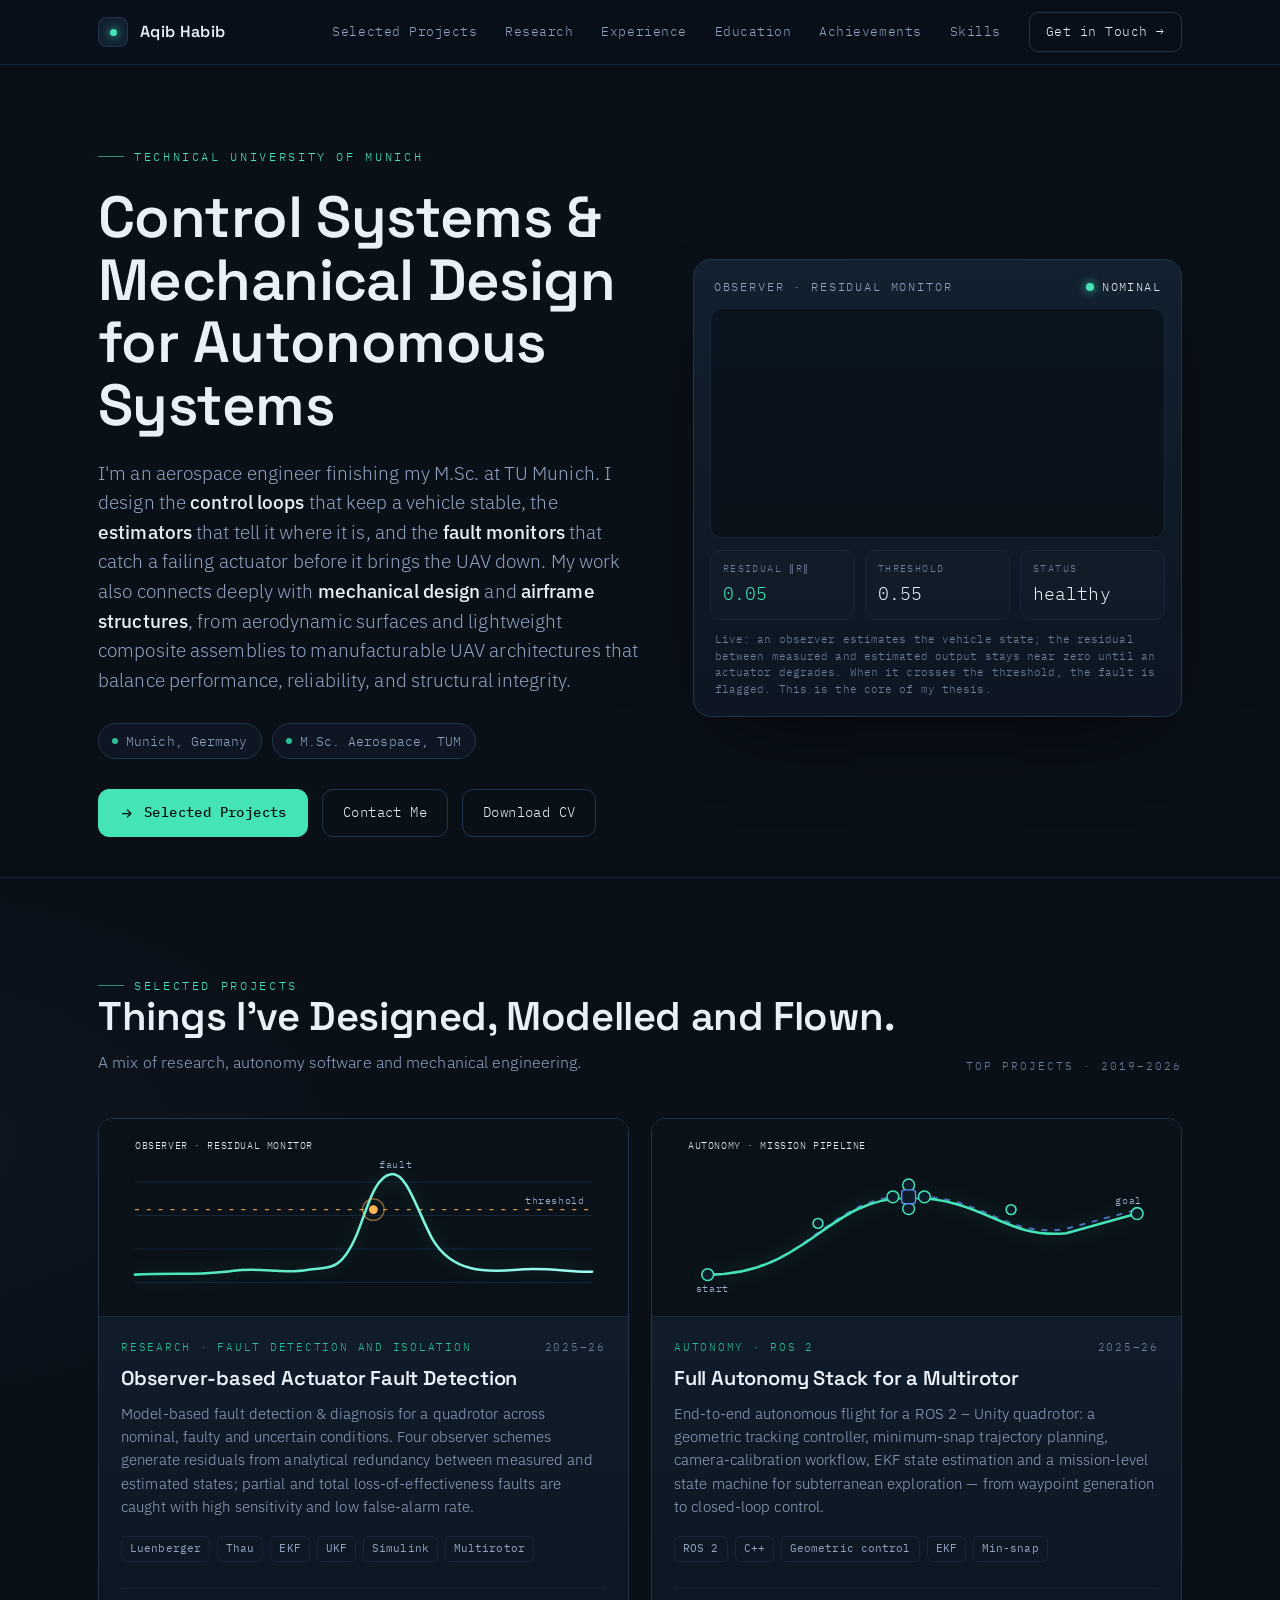
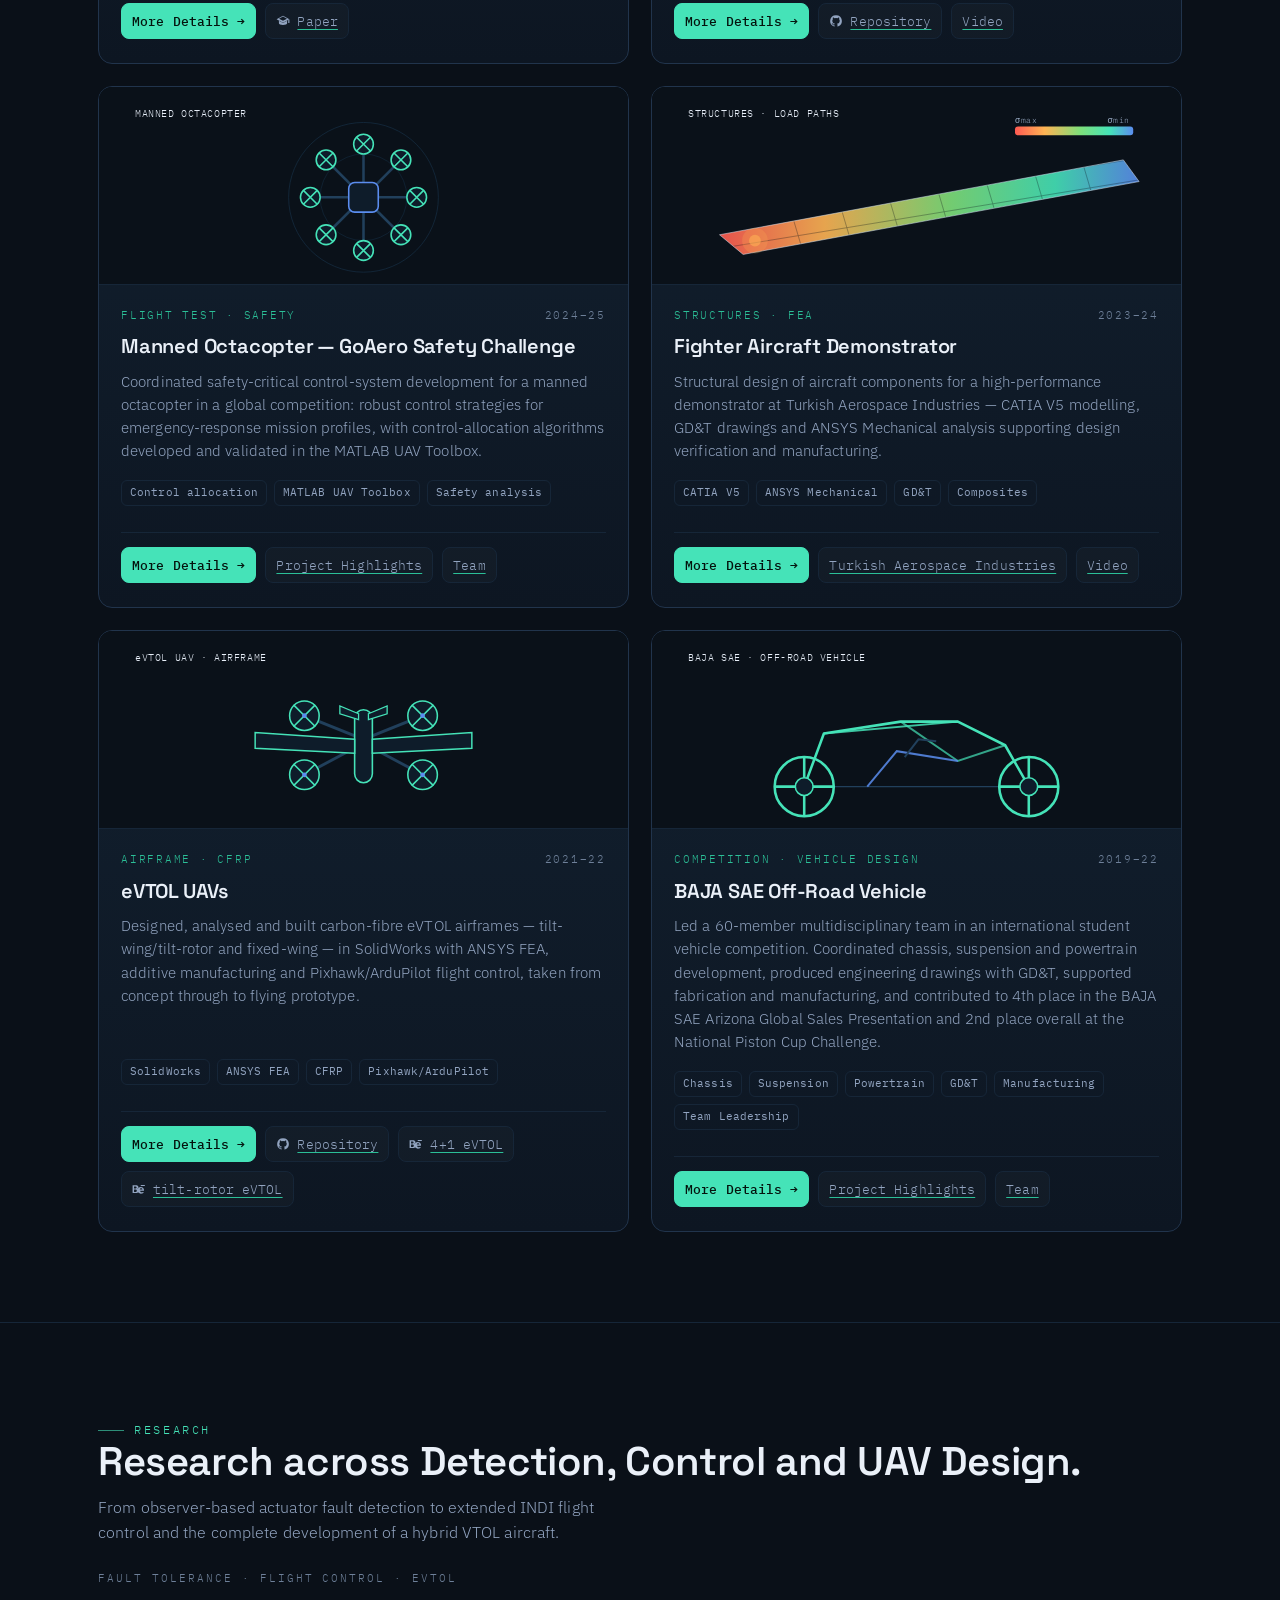
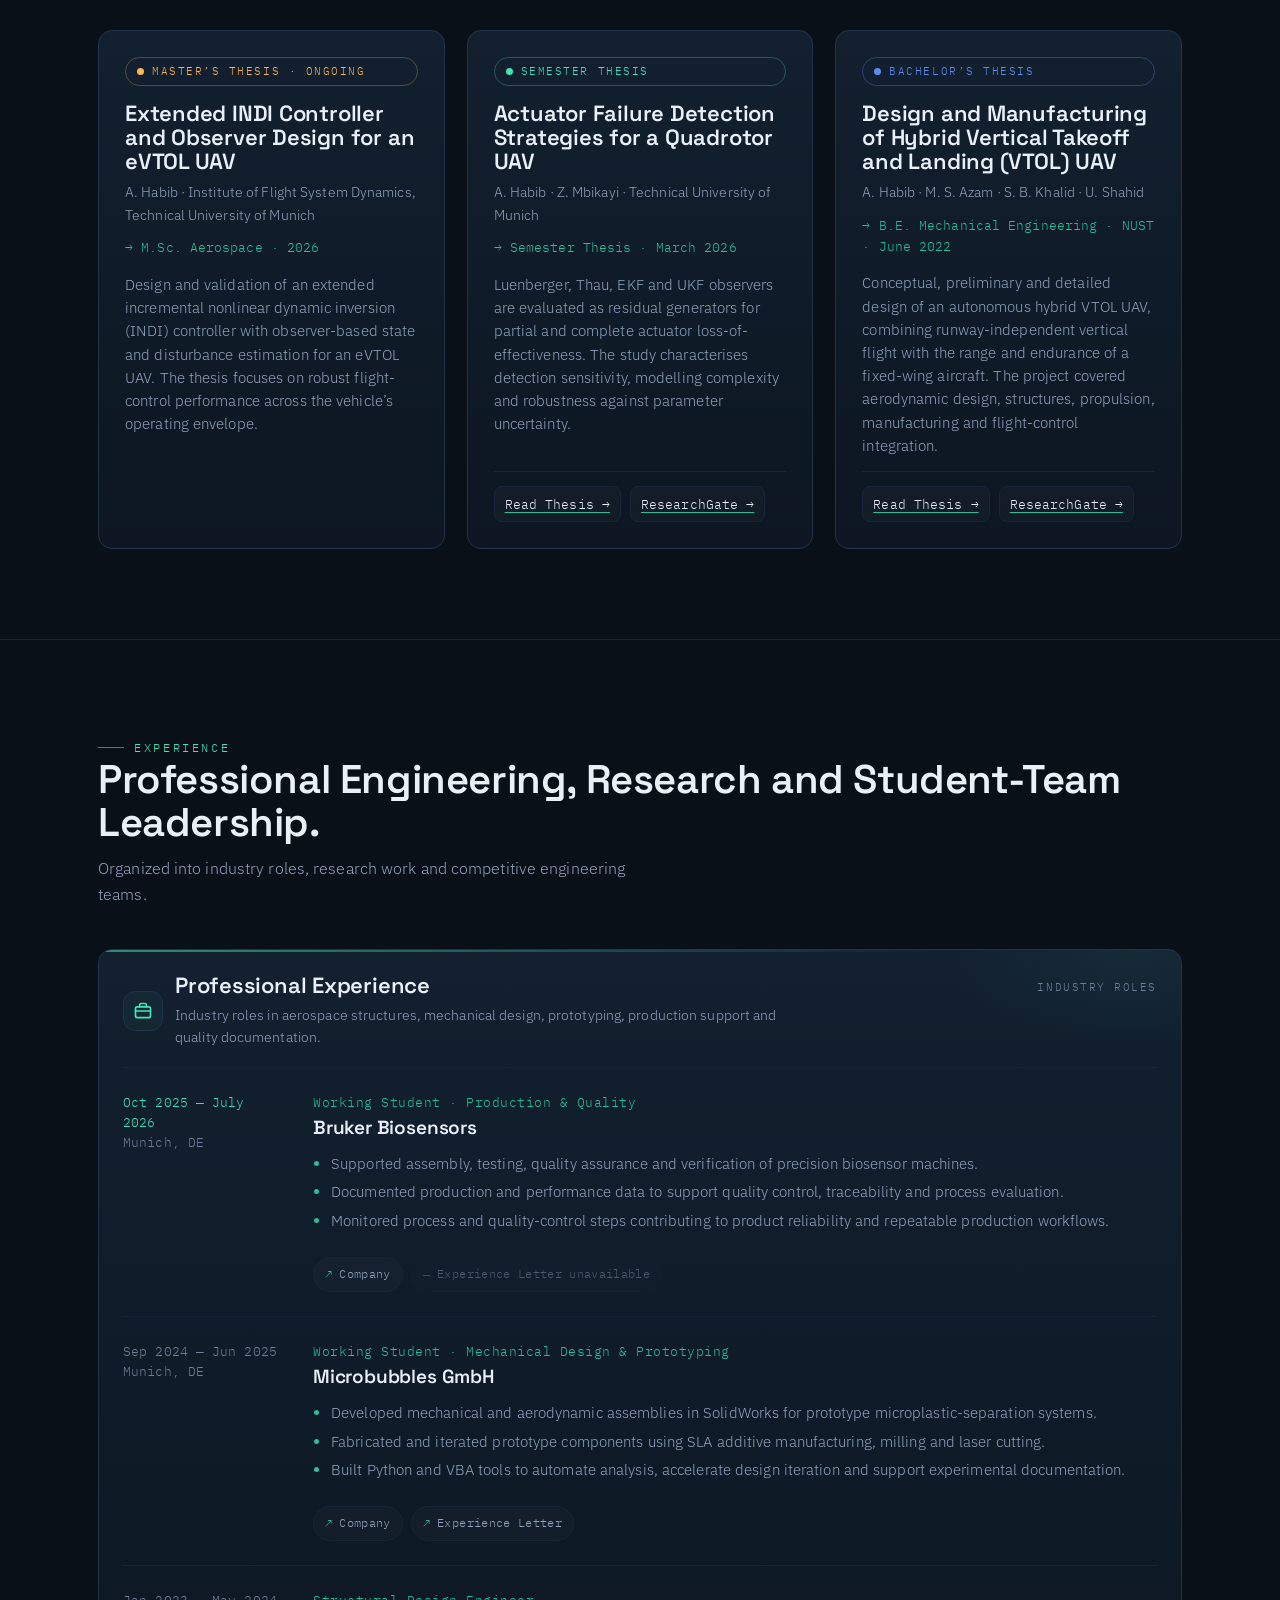
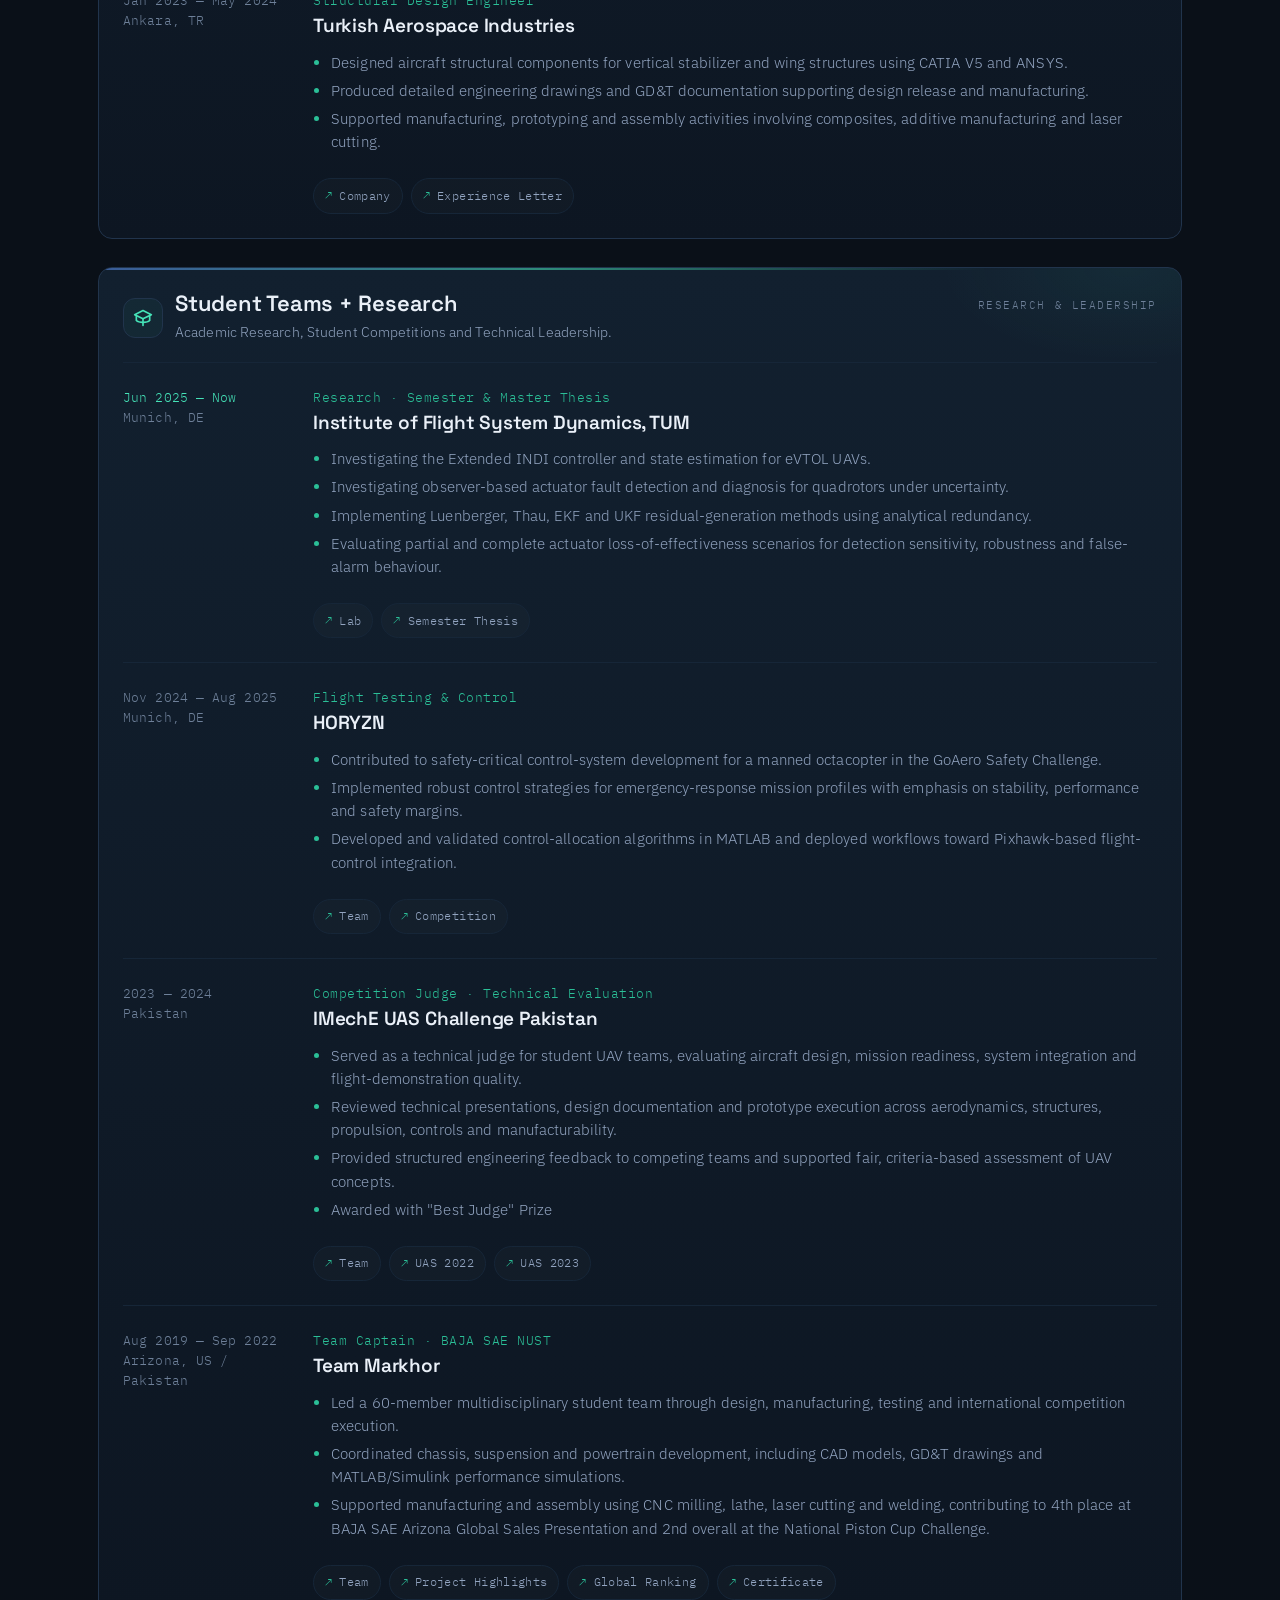
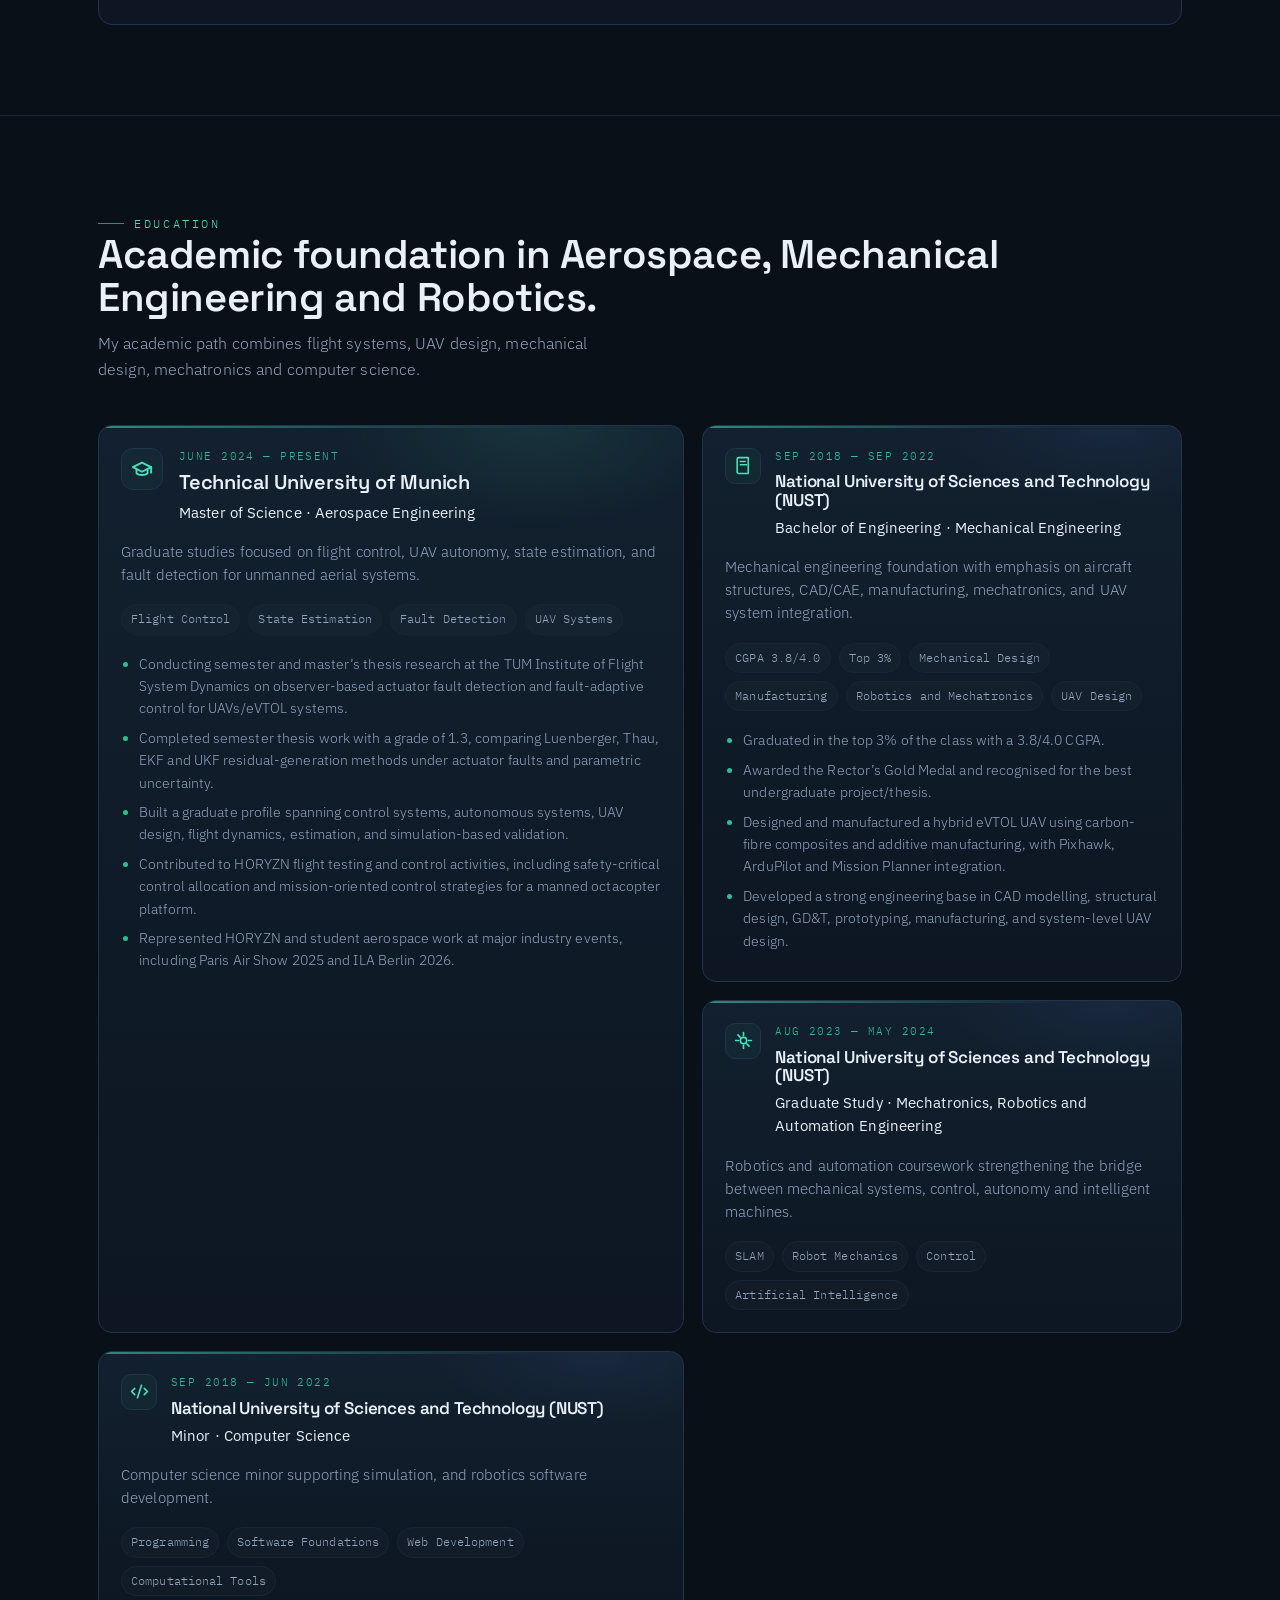
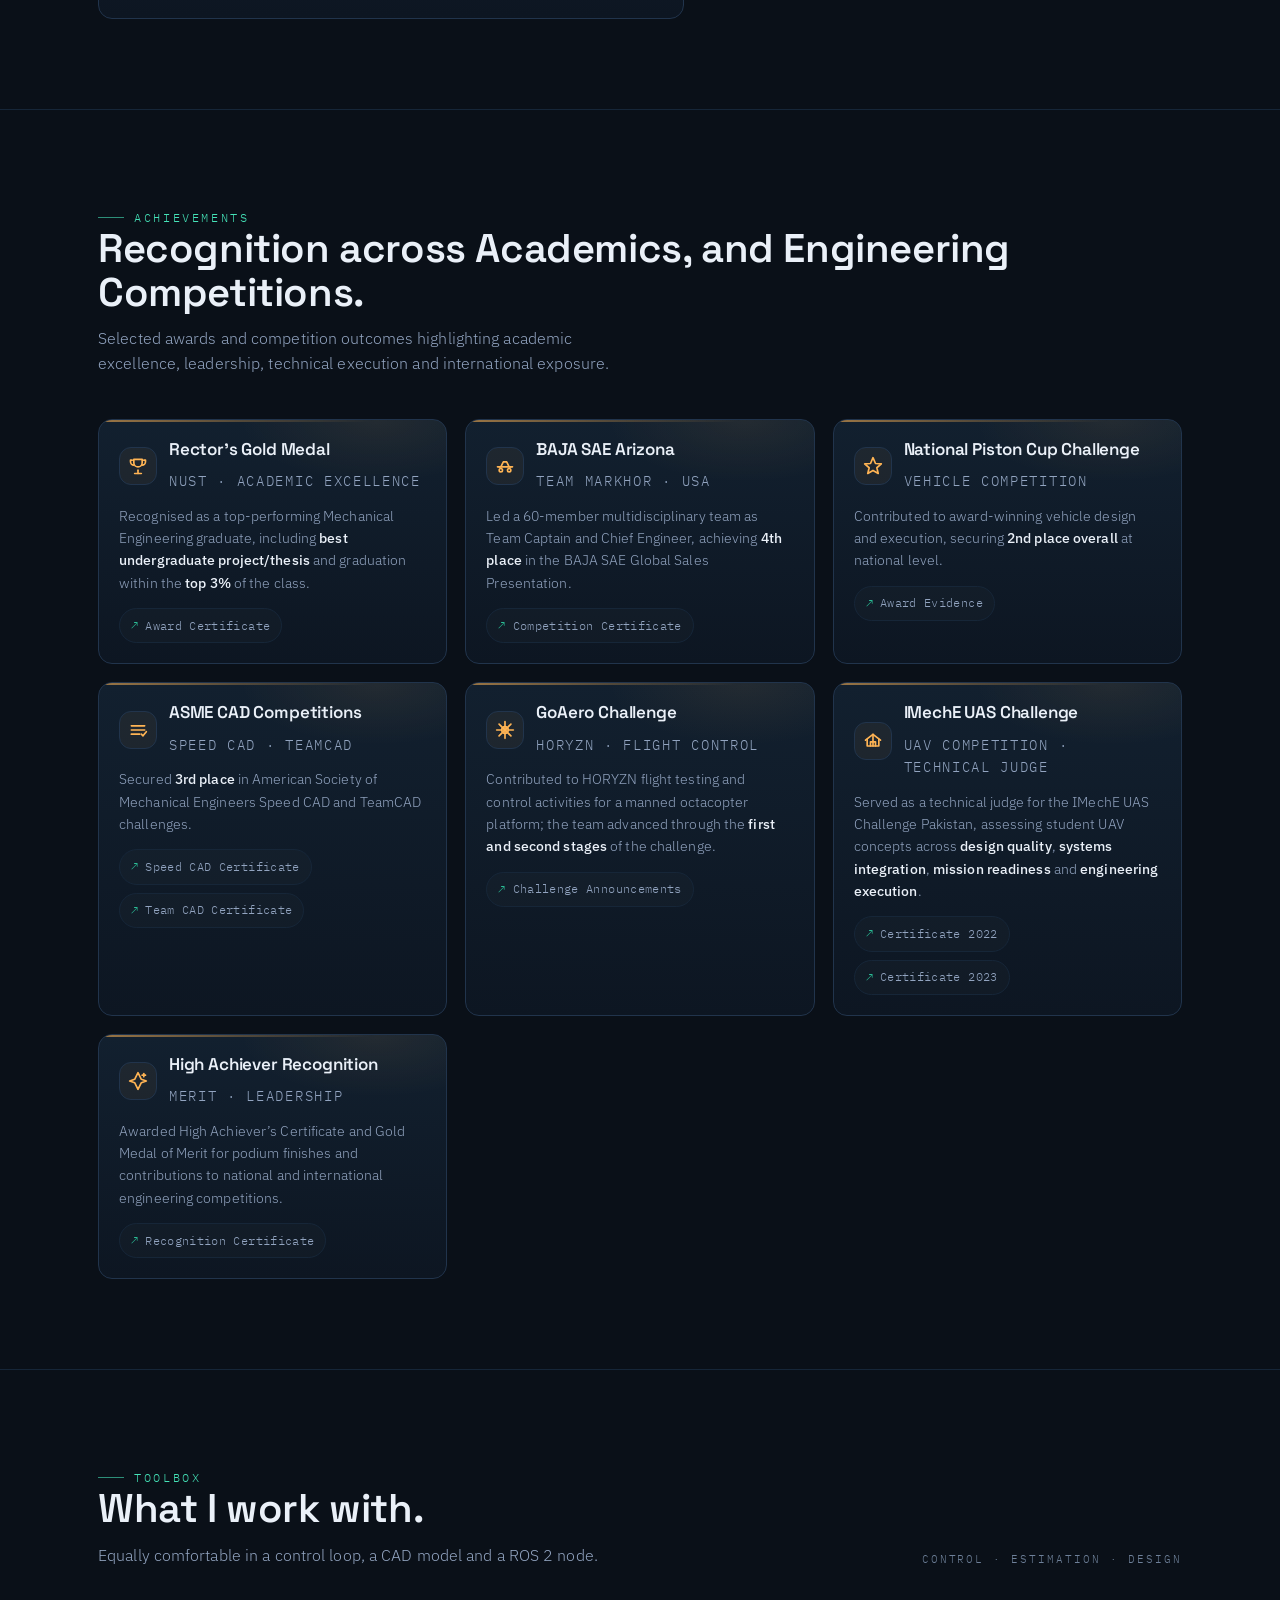
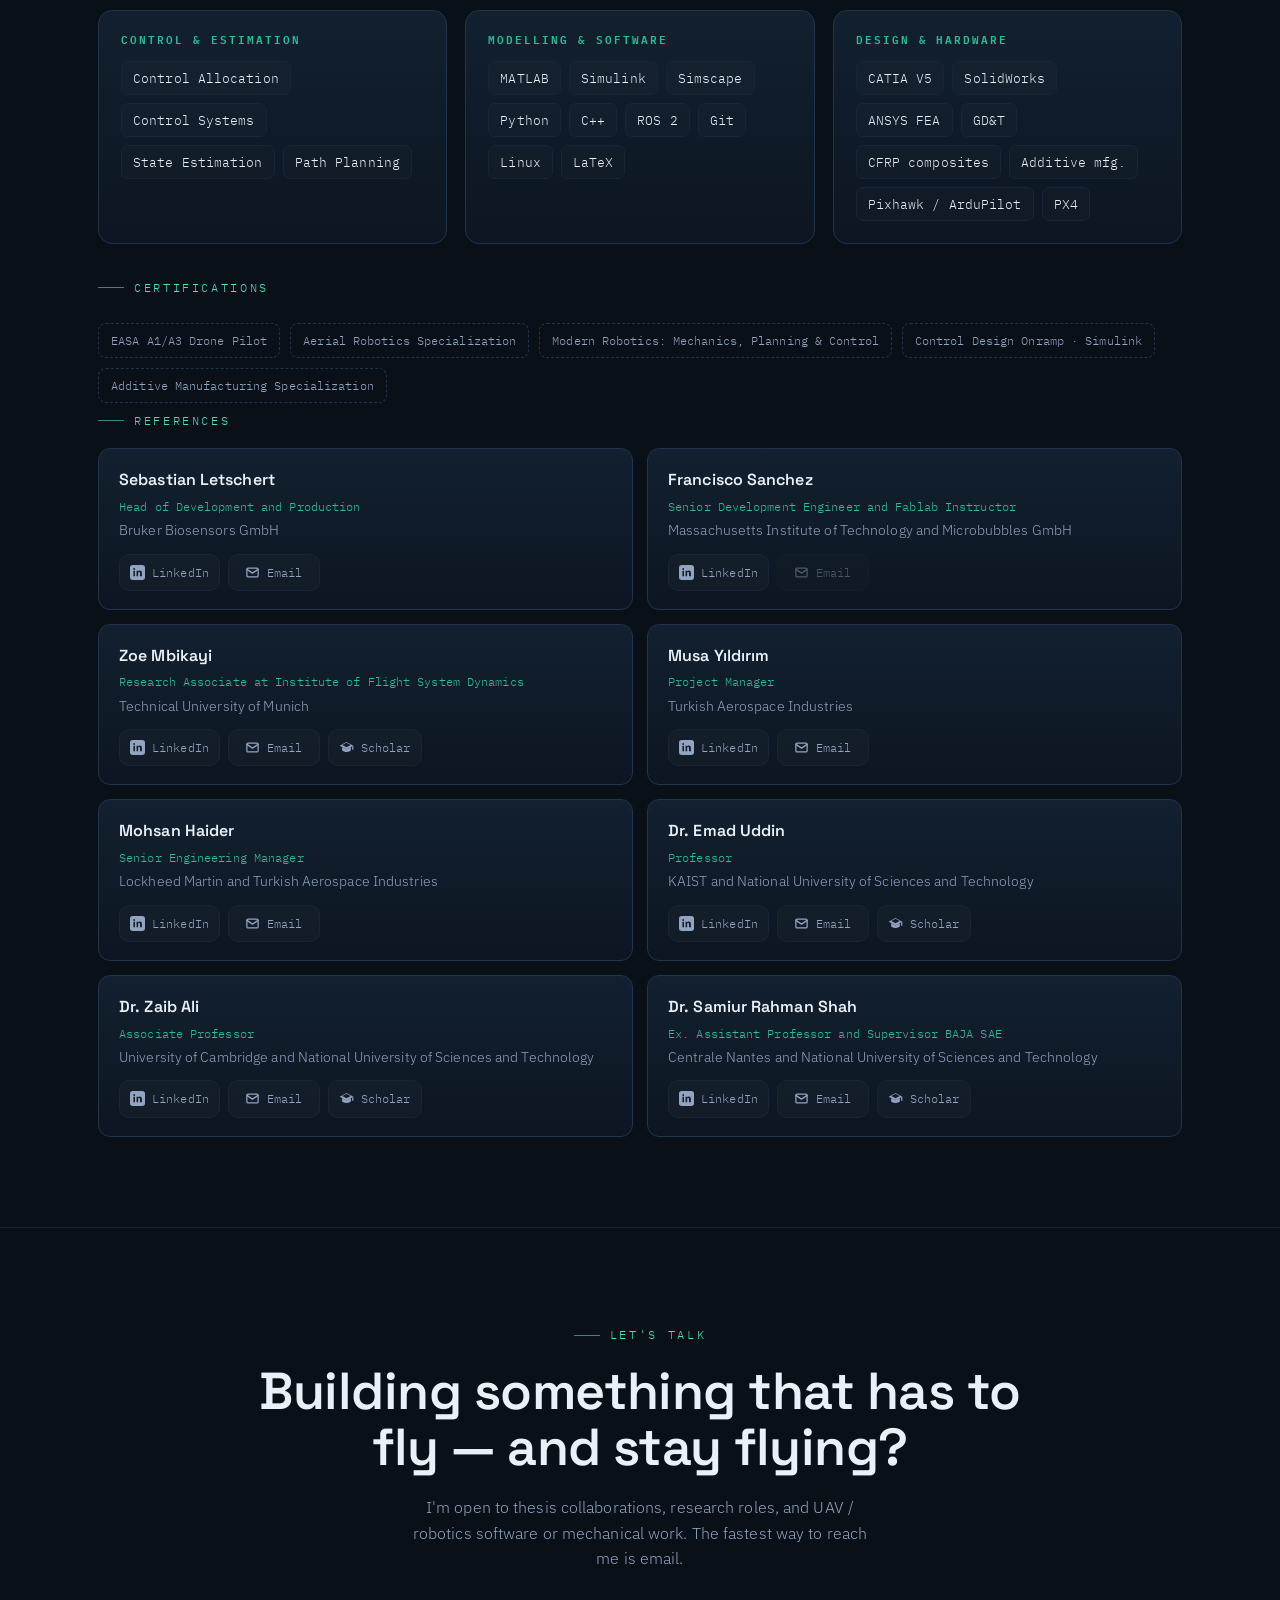
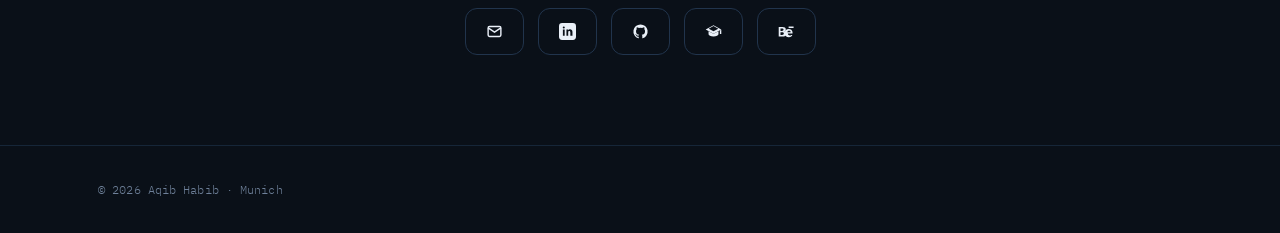
==== commit 4695c8db: "Fixed the Selected Project Illustrations" ====
--- a/index.html
+++ b/index.html
@@ -849,44 +849,47 @@
         </div>
       </article>
 
-      <!-- 3: eVTOL airframe -->
+<!-- 3: HORYZN -->
       <article class="card reveal">
         <div class="thumb">
           <svg viewBox="0 0 520 200" preserveAspectRatio="xMidYMid meet" aria-hidden="true">
-  <text x="28" y="30" font-family="IBM Plex Mono,monospace" font-size="10" letter-spacing=".06em" fill="#E7EEF8">eVTOL UAV · AIRFRAME</text>
-  <g transform="translate(0 6)">
-    <g stroke="#21405c" stroke-width="3" fill="none"><line x1="200" y1="80" x2="260" y2="104"/><line x1="320" y1="80" x2="260" y2="104"/><line x1="200" y1="140" x2="260" y2="108"/><line x1="320" y1="140" x2="260" y2="108"/></g>
-    <rect x="251" y="74" width="18" height="74" rx="9" fill="#0e1c2a" stroke="#45E3B8" stroke-width="1.6"/>
-    <path d="M251 104 L150 97 L150 113 L251 118 Z" fill="#0e1c2a" stroke="#45E3B8" stroke-width="1.5"/>
-    <path d="M269 104 L370 97 L370 113 L269 118 Z" fill="#0e1c2a" stroke="#45E3B8" stroke-width="1.5"/>
-    <path d="M255 78 L236 70 L236 78 L255 84 Z" fill="#0e1c2a" stroke="#45E3B8" stroke-width="1.3"/>
-    <path d="M265 78 L284 70 L284 78 L265 84 Z" fill="#0e1c2a" stroke="#45E3B8" stroke-width="1.3"/>
-    <g fill="#0e1c2a" stroke="#45E3B8" stroke-width="1.6" class="spin"><circle cx="200" cy="80" r="15"/><circle cx="320" cy="80" r="15"/><circle cx="200" cy="140" r="15"/><circle cx="320" cy="140" r="15"/></g>
-    <g fill="#5B8DEF"><circle cx="200" cy="80" r="2.4"/><circle cx="320" cy="80" r="2.4"/><circle cx="200" cy="140" r="2.4"/><circle cx="320" cy="140" r="2.4"/></g>
+  <text x="28" y="30" font-family="IBM Plex Mono,monospace" font-size="10" letter-spacing=".06em" fill="#E7EEF8">MANNED OCTACOPTER</text>
+  <g transform="translate(260 112)">
+    <circle cx="0" cy="0" r="76" fill="none" stroke="#162f45" stroke-width="1" opacity=".7"/>
+    <circle cx="0" cy="0" r="44" fill="none" stroke="#162f45" stroke-width="1" opacity=".55"/>
+    <g stroke="#21405c" stroke-width="2.6" fill="none">
+      <line x1="0" y1="0" x2="0" y2="-54"/><line x1="0" y1="0" x2="0" y2="54"/><line x1="0" y1="0" x2="-54" y2="0"/><line x1="0" y1="0" x2="54" y2="0"/>
+      <line x1="0" y1="0" x2="-38" y2="-38"/><line x1="0" y1="0" x2="38" y2="-38"/><line x1="0" y1="0" x2="-38" y2="38"/><line x1="0" y1="0" x2="38" y2="38"/>
+    </g>
+    <g fill="#0e1c2a" stroke="#45E3B8" stroke-width="1.6">
+      <g class="spin"><circle cx="0" cy="-54" r="10"/><path d="M-7-61L7-47M7-61L-7-47"/></g>
+      <g class="spin"><circle cx="0" cy="54" r="10"/><path d="M-7 47L7 61M7 47L-7 61"/></g>
+      <g class="spin"><circle cx="-54" cy="0" r="10"/><path d="M-61-7L-47 7M-47-7L-61 7"/></g>
+      <g class="spin"><circle cx="54" cy="0" r="10"/><path d="M47-7L61 7M61-7L47 7"/></g>
+      <g class="spin"><circle cx="-38" cy="-38" r="10"/><path d="M-45-45L-31-31M-31-45L-45-31"/></g>
+      <g class="spin"><circle cx="38" cy="-38" r="10"/><path d="M31-45L45-31M45-45L31-31"/></g>
+      <g class="spin"><circle cx="-38" cy="38" r="10"/><path d="M-45 31L-31 45M-31 31L-45 45"/></g>
+      <g class="spin"><circle cx="38" cy="38" r="10"/><path d="M31 31L45 45M45 31L31 45"/></g>
+    </g>
+    <rect x="-15" y="-15" width="30" height="30" rx="6" fill="#0e1c2a" stroke="#5B8DEF" stroke-width="1.6"/>
   </g>
-  <!-- <text x="28" y="188" font-family="IBM Plex Mono,monospace" font-size="10" letter-spacing=".06em" fill="#9fb1cb">CFRP · ANSYS FEA · Pixhawk / ArduPilot</text> -->
+  <!-- <text x="28" y="188" font-family="IBM Plex Mono,monospace" font-size="10" letter-spacing=".06em" fill="#9fb1cb">control allocation · fault tolerance</text> -->
 </svg>
         </div>
         <div class="card-body">
-          <div class="kicker"><span>Airframe · CFRP</span><span class="yr">2021–22</span></div>
-          <h3>eVTOL UAVs</h3>
-          <p>Designed, analysed and built carbon-fibre eVTOL airframes — tilt-wing/tilt-rotor and fixed-wing — in SolidWorks with ANSYS FEA, additive manufacturing and Pixhawk/ArduPilot flight control, taken from concept through to flying prototype.</p>
-          <div class="stack"><b>SolidWorks</b><b>ANSYS FEA</b><b>CFRP</b><b>Pixhawk/ArduPilot</b></div>
+          <div class="kicker"><span>Flight test · Safety</span><span class="yr">2024–25</span></div>
+          <h3>Manned Octacopter — GoAero Safety Challenge</h3>
+          <p>Coordinated safety-critical control-system development for a manned octacopter in a global competition: robust control strategies for emergency-response mission profiles, with control-allocation algorithms developed and validated in the MATLAB UAV Toolbox.</p>
+          <div class="stack"><b>Control allocation</b><b>MATLAB UAV Toolbox</b><b>Safety analysis</b></div>
           <div class="card-links">
-            <a class="detail-link" href="projects/evtol-uavs.html">More Details →</a>
-            <a class="muted" href="https://github.com/Aqib-Habib/Buraaq_eVTOL_UAV" target="_blank" rel="noopener">
-              <svg viewBox="0 0 24 24" fill="currentColor"><path d="M12 2a10 10 0 00-3.16 19.49c.5.09.68-.22.68-.48v-1.7c-2.78.6-3.37-1.34-3.37-1.34-.45-1.16-1.11-1.47-1.11-1.47-.91-.62.07-.6.07-.6 1 .07 1.53 1.03 1.53 1.03.9 1.53 2.36 1.09 2.94.83.09-.65.35-1.09.63-1.34-2.22-.25-4.55-1.11-4.55-4.94 0-1.09.39-1.98 1.03-2.68-.1-.25-.45-1.27.1-2.65 0 0 .84-.27 2.75 1.02a9.6 9.6 0 015 0c1.91-1.29 2.75-1.02 2.75-1.02.55 1.38.2 2.4.1 2.65.64.7 1.03 1.59 1.03 2.68 0 3.84-2.34 4.69-4.57 4.94.36.31.68.92.68 1.85v2.74c0 .27.18.58.69.48A10 10 0 0012 2z"/></svg>
-              Repository
-            </a>
-            <a class="muted" href="https://www.behance.net/gallery/138234119/Fixed-Wing-eVTOL-UAV" target="_blank" rel="noopener">
-              <svg viewBox="0 0 24 24" fill="currentColor"><path d="M22 7h-7V5h7v2zm-1.726 10c-.442 1.297-2.029 3-5.101 3-3.074 0-5.564-1.729-5.564-5.675 0-3.91 2.325-5.92 5.466-5.92 3.082 0 4.964 1.782 5.375 4.426.078.506.109 1.188.095 2.14H13.96c.13 3.211 3.483 3.312 4.588 2.029h1.726zm-7.07-4h4.738c-.099-1.598-1.184-2.155-2.356-2.155-1.265 0-1.967.659-2.382 2.155zM5.736 16.97c1.5 0 2.464-.673 2.464-2.058 0-1.422-.834-1.962-2.482-1.962H3.5v4.02h2.236zm-.18-5.77c1.4 0 2.296-.612 2.296-1.86 0-1.252-.93-1.71-2.314-1.71H3.5v3.57h2.056zM1 5.5h5.297c2.94 0 4.703 1.045 4.703 3.33 0 1.395-.668 2.337-1.96 2.86 1.65.45 2.5 1.67 2.5 3.36C11.54 17.79 9.39 19 6.49 19H1V5.5z"/></svg>
-              4+1 eVTOL</a>
-            <a class="muted" href="https://www.behance.net/gallery/203583655/Tilt-WingTilt-Rotor-eVTOL-UAV" target="_blank" rel="noopener">
-              <svg viewBox="0 0 24 24" fill="currentColor"><path d="M22 7h-7V5h7v2zm-1.726 10c-.442 1.297-2.029 3-5.101 3-3.074 0-5.564-1.729-5.564-5.675 0-3.91 2.325-5.92 5.466-5.92 3.082 0 4.964 1.782 5.375 4.426.078.506.109 1.188.095 2.14H13.96c.13 3.211 3.483 3.312 4.588 2.029h1.726zm-7.07-4h4.738c-.099-1.598-1.184-2.155-2.356-2.155-1.265 0-1.967.659-2.382 2.155zM5.736 16.97c1.5 0 2.464-.673 2.464-2.058 0-1.422-.834-1.962-2.482-1.962H3.5v4.02h2.236zm-.18-5.77c1.4 0 2.296-.612 2.296-1.86 0-1.252-.93-1.71-2.314-1.71H3.5v3.57h2.056zM1 5.5h5.297c2.94 0 4.703 1.045 4.703 3.33 0 1.395-.668 2.337-1.96 2.86 1.65.45 2.5 1.67 2.5 3.36C11.54 17.79 9.39 19 6.49 19H1V5.5z"/></svg>
-              tilt-rotor</a>
-          </div>
-        </div>
-      </article>
+            <a class="detail-link" href="projects/manned-octacopter.html">More Details →</a>
+            <a class="muted" href="https://www.ed.tum.de/en/ed/news-single-view-start/article/horyzn-secures-global-victory-in-goaero-mission/" target="_blank" rel="noopener">Project Highlights</a>
+            <a class="muted" href="https://horyzn.org/" target="_blank" rel="noopener">Team</a>
+          </div>
+        </div>
+      </article>
+
+      
 
       <!-- 4: Structures -->
       <article class="card reveal">
@@ -920,33 +923,47 @@
         </div>
       </article>
 
-      <!-- 5: HORYZN -->
+  
+<!-- 5: eVTOL airframe -->
       <article class="card reveal">
         <div class="thumb">
           <svg viewBox="0 0 520 200" preserveAspectRatio="xMidYMid meet" aria-hidden="true">
-  <text x="28" y="30" font-family="IBM Plex Mono,monospace" font-size="10" letter-spacing=".06em" fill="#E7EEF8">MANNED OCTACOPTER</text>
-  <g transform="translate(260 112)">
-    <circle cx="0" cy="0" r="76" fill="none" stroke="#162f45" stroke-width="1" opacity=".7"/>
-    <circle cx="0" cy="0" r="44" fill="none" stroke="#162f45" stroke-width="1" opacity=".55"/>
-    <g stroke="#21405c" stroke-width="2.6" fill="none">
-      <line x1="0" y1="0" x2="0" y2="-54"/><line x1="0" y1="0" x2="0" y2="54"/><line x1="0" y1="0" x2="-54" y2="0"/><line x1="0" y1="0" x2="54" y2="0"/>
-      <line x1="0" y1="0" x2="-38" y2="-38"/><line x1="0" y1="0" x2="38" y2="-38"/><line x1="0" y1="0" x2="-38" y2="38"/><line x1="0" y1="0" x2="38" y2="38"/>
+  <text x="28" y="30" font-family="IBM Plex Mono,monospace" font-size="10" letter-spacing=".06em" fill="#E7EEF8">eVTOL UAV · AIRFRAME</text>
+  <g transform="translate(0 6)">
+    <g stroke="#21405c" stroke-width="3" fill="none"><line x1="200" y1="80" x2="260" y2="104"/><line x1="320" y1="80" x2="260" y2="104"/><line x1="200" y1="140" x2="260" y2="108"/><line x1="320" y1="140" x2="260" y2="108"/></g>
+    <rect x="251" y="74" width="18" height="74" rx="9" fill="#0e1c2a" stroke="#45E3B8" stroke-width="1.6"/>
+    <path d="M251 104 L150 97 L150 113 L251 118 Z" fill="#0e1c2a" stroke="#45E3B8" stroke-width="1.5"/>
+    <path d="M269 104 L370 97 L370 113 L269 118 Z" fill="#0e1c2a" stroke="#45E3B8" stroke-width="1.5"/>
+    <path d="M255 78 L236 70 L236 78 L255 84 Z" fill="#0e1c2a" stroke="#45E3B8" stroke-width="1.3"/>
+    <path d="M265 78 L284 70 L284 78 L265 84 Z" fill="#0e1c2a" stroke="#45E3B8" stroke-width="1.3"/>
+    <g fill="#0e1c2a" stroke="#45E3B8" stroke-width="1.6">
+      <g class="spin"><circle cx="200" cy="80" r="15"/><path d="M189 69L211 91M211 69L189 91"/></g>
+      <g class="spin"><circle cx="320" cy="80" r="15"/><path d="M309 69L331 91M331 69L309 91"/></g>
+      <g class="spin"><circle cx="200" cy="140" r="15"/><path d="M189 129L211 151M211 129L189 151"/></g>
+      <g class="spin"><circle cx="320" cy="140" r="15"/><path d="M309 129L331 151M331 129L309 151"/></g>
     </g>
-    <g fill="#0e1c2a" stroke="#45E3B8" stroke-width="1.6" class="spin"><circle cx="0" cy="-54" r="10"/><circle cx="0" cy="54" r="10"/><circle cx="-54" cy="0" r="10"/><circle cx="54" cy="0" r="10"/><circle cx="-38" cy="-38" r="10"/><circle cx="38" cy="-38" r="10"/><circle cx="-38" cy="38" r="10"/><circle cx="38" cy="38" r="10"/></g>
-    <rect x="-15" y="-15" width="30" height="30" rx="6" fill="#0e1c2a" stroke="#5B8DEF" stroke-width="1.6"/>
+    <g fill="#5B8DEF"><circle cx="200" cy="80" r="2.4"/><circle cx="320" cy="80" r="2.4"/><circle cx="200" cy="140" r="2.4"/><circle cx="320" cy="140" r="2.4"/></g>
   </g>
-  <!-- <text x="28" y="188" font-family="IBM Plex Mono,monospace" font-size="10" letter-spacing=".06em" fill="#9fb1cb">control allocation · fault tolerance</text> -->
+  <!-- <text x="28" y="188" font-family="IBM Plex Mono,monospace" font-size="10" letter-spacing=".06em" fill="#9fb1cb">CFRP · ANSYS FEA · Pixhawk / ArduPilot</text> -->
 </svg>
         </div>
         <div class="card-body">
-          <div class="kicker"><span>Flight test · Safety</span><span class="yr">2024–25</span></div>
-          <h3>Manned Octacopter — GoAero Safety Challenge</h3>
-          <p>Coordinated safety-critical control-system development for a manned octacopter in a global competition: robust control strategies for emergency-response mission profiles, with control-allocation algorithms developed and validated in the MATLAB UAV Toolbox.</p>
-          <div class="stack"><b>Control allocation</b><b>MATLAB UAV Toolbox</b><b>Safety analysis</b></div>
+          <div class="kicker"><span>Airframe · CFRP</span><span class="yr">2021–22</span></div>
+          <h3>eVTOL UAVs</h3>
+          <p>Designed, analysed and built carbon-fibre eVTOL airframes — tilt-wing/tilt-rotor and fixed-wing — in SolidWorks with ANSYS FEA, additive manufacturing and Pixhawk/ArduPilot flight control, taken from concept through to flying prototype.</p>
+          <div class="stack"><b>SolidWorks</b><b>ANSYS FEA</b><b>CFRP</b><b>Pixhawk/ArduPilot</b></div>
           <div class="card-links">
-            <a class="detail-link" href="projects/manned-octacopter.html">More Details →</a>
-            <a class="muted" href="https://www.ed.tum.de/en/ed/news-single-view-start/article/horyzn-secures-global-victory-in-goaero-mission/" target="_blank" rel="noopener">Project Highlights</a>
-            <a class="muted" href="https://horyzn.org/" target="_blank" rel="noopener">Team</a>
+            <a class="detail-link" href="projects/evtol-uavs.html">More Details →</a>
+            <a class="muted" href="https://github.com/Aqib-Habib/Buraaq_eVTOL_UAV" target="_blank" rel="noopener">
+              <svg viewBox="0 0 24 24" fill="currentColor"><path d="M12 2a10 10 0 00-3.16 19.49c.5.09.68-.22.68-.48v-1.7c-2.78.6-3.37-1.34-3.37-1.34-.45-1.16-1.11-1.47-1.11-1.47-.91-.62.07-.6.07-.6 1 .07 1.53 1.03 1.53 1.03.9 1.53 2.36 1.09 2.94.83.09-.65.35-1.09.63-1.34-2.22-.25-4.55-1.11-4.55-4.94 0-1.09.39-1.98 1.03-2.68-.1-.25-.45-1.27.1-2.65 0 0 .84-.27 2.75 1.02a9.6 9.6 0 015 0c1.91-1.29 2.75-1.02 2.75-1.02.55 1.38.2 2.4.1 2.65.64.7 1.03 1.59 1.03 2.68 0 3.84-2.34 4.69-4.57 4.94.36.31.68.92.68 1.85v2.74c0 .27.18.58.69.48A10 10 0 0012 2z"/></svg>
+              Repository
+            </a>
+            <a class="muted" href="https://www.behance.net/gallery/138234119/Fixed-Wing-eVTOL-UAV" target="_blank" rel="noopener">
+              <svg viewBox="0 0 24 24" fill="currentColor"><path d="M22 7h-7V5h7v2zm-1.726 10c-.442 1.297-2.029 3-5.101 3-3.074 0-5.564-1.729-5.564-5.675 0-3.91 2.325-5.92 5.466-5.92 3.082 0 4.964 1.782 5.375 4.426.078.506.109 1.188.095 2.14H13.96c.13 3.211 3.483 3.312 4.588 2.029h1.726zm-7.07-4h4.738c-.099-1.598-1.184-2.155-2.356-2.155-1.265 0-1.967.659-2.382 2.155zM5.736 16.97c1.5 0 2.464-.673 2.464-2.058 0-1.422-.834-1.962-2.482-1.962H3.5v4.02h2.236zm-.18-5.77c1.4 0 2.296-.612 2.296-1.86 0-1.252-.93-1.71-2.314-1.71H3.5v3.57h2.056zM1 5.5h5.297c2.94 0 4.703 1.045 4.703 3.33 0 1.395-.668 2.337-1.96 2.86 1.65.45 2.5 1.67 2.5 3.36C11.54 17.79 9.39 19 6.49 19H1V5.5z"/></svg>
+              4+1 eVTOL</a>
+            <a class="muted" href="https://www.behance.net/gallery/203583655/Tilt-WingTilt-Rotor-eVTOL-UAV" target="_blank" rel="noopener">
+              <svg viewBox="0 0 24 24" fill="currentColor"><path d="M22 7h-7V5h7v2zm-1.726 10c-.442 1.297-2.029 3-5.101 3-3.074 0-5.564-1.729-5.564-5.675 0-3.91 2.325-5.92 5.466-5.92 3.082 0 4.964 1.782 5.375 4.426.078.506.109 1.188.095 2.14H13.96c.13 3.211 3.483 3.312 4.588 2.029h1.726zm-7.07-4h4.738c-.099-1.598-1.184-2.155-2.356-2.155-1.265 0-1.967.659-2.382 2.155zM5.736 16.97c1.5 0 2.464-.673 2.464-2.058 0-1.422-.834-1.962-2.482-1.962H3.5v4.02h2.236zm-.18-5.77c1.4 0 2.296-.612 2.296-1.86 0-1.252-.93-1.71-2.314-1.71H3.5v3.57h2.056zM1 5.5h5.297c2.94 0 4.703 1.045 4.703 3.33 0 1.395-.668 2.337-1.96 2.86 1.65.45 2.5 1.67 2.5 3.36C11.54 17.79 9.39 19 6.49 19H1V5.5z"/></svg>
+              tilt-rotor eVTOL</a>
           </div>
         </div>
       </article>
@@ -963,8 +980,11 @@
     <path d="M244 94 L302 134 L350 118" fill="none" stroke="#45E3B8" stroke-width="2" opacity=".7"/>
     <path d="M210 160 L240 124 L302 134" fill="none" stroke="#5B8DEF" stroke-width="2" opacity=".85"/>
     <path d="M248 130 L262 112 L280 114" fill="none" stroke="#21405c" stroke-width="2"/>
-    <g fill="none" stroke="#45E3B8" stroke-width="2.6" class="spin"><circle cx="186" cy="160" r="30"/><circle cx="362" cy="160" r="30"/></g>
-    <g fill="#0e1c2a" stroke="#45E3B8" stroke-width="1.6"><circle cx="186" cy="160" r="9"/><circle cx="362" cy="160" r="9"/></g>
+    <g fill="none" stroke="#45E3B8" stroke-width="2.6">
+      <g class="spin"><circle cx="146" cy="160" r="30"/><path d="M146 130V190M116 160H176"/></g>
+      <g class="spin"><circle cx="374" cy="160" r="30"/><path d="M374 130V190M344 160H404"/></g>
+    </g>
+    <g fill="#0e1c2a" stroke="#45E3B8" stroke-width="1.6"><circle cx="146" cy="160" r="9"/><circle cx="374" cy="160" r="9"/></g>
   </g>
   <!-- <text x="28" y="188" font-family="IBM Plex Mono,monospace" font-size="10" letter-spacing=".06em" fill="#9fb1cb">chassis · suspension · powertrain</text> -->
 </svg>
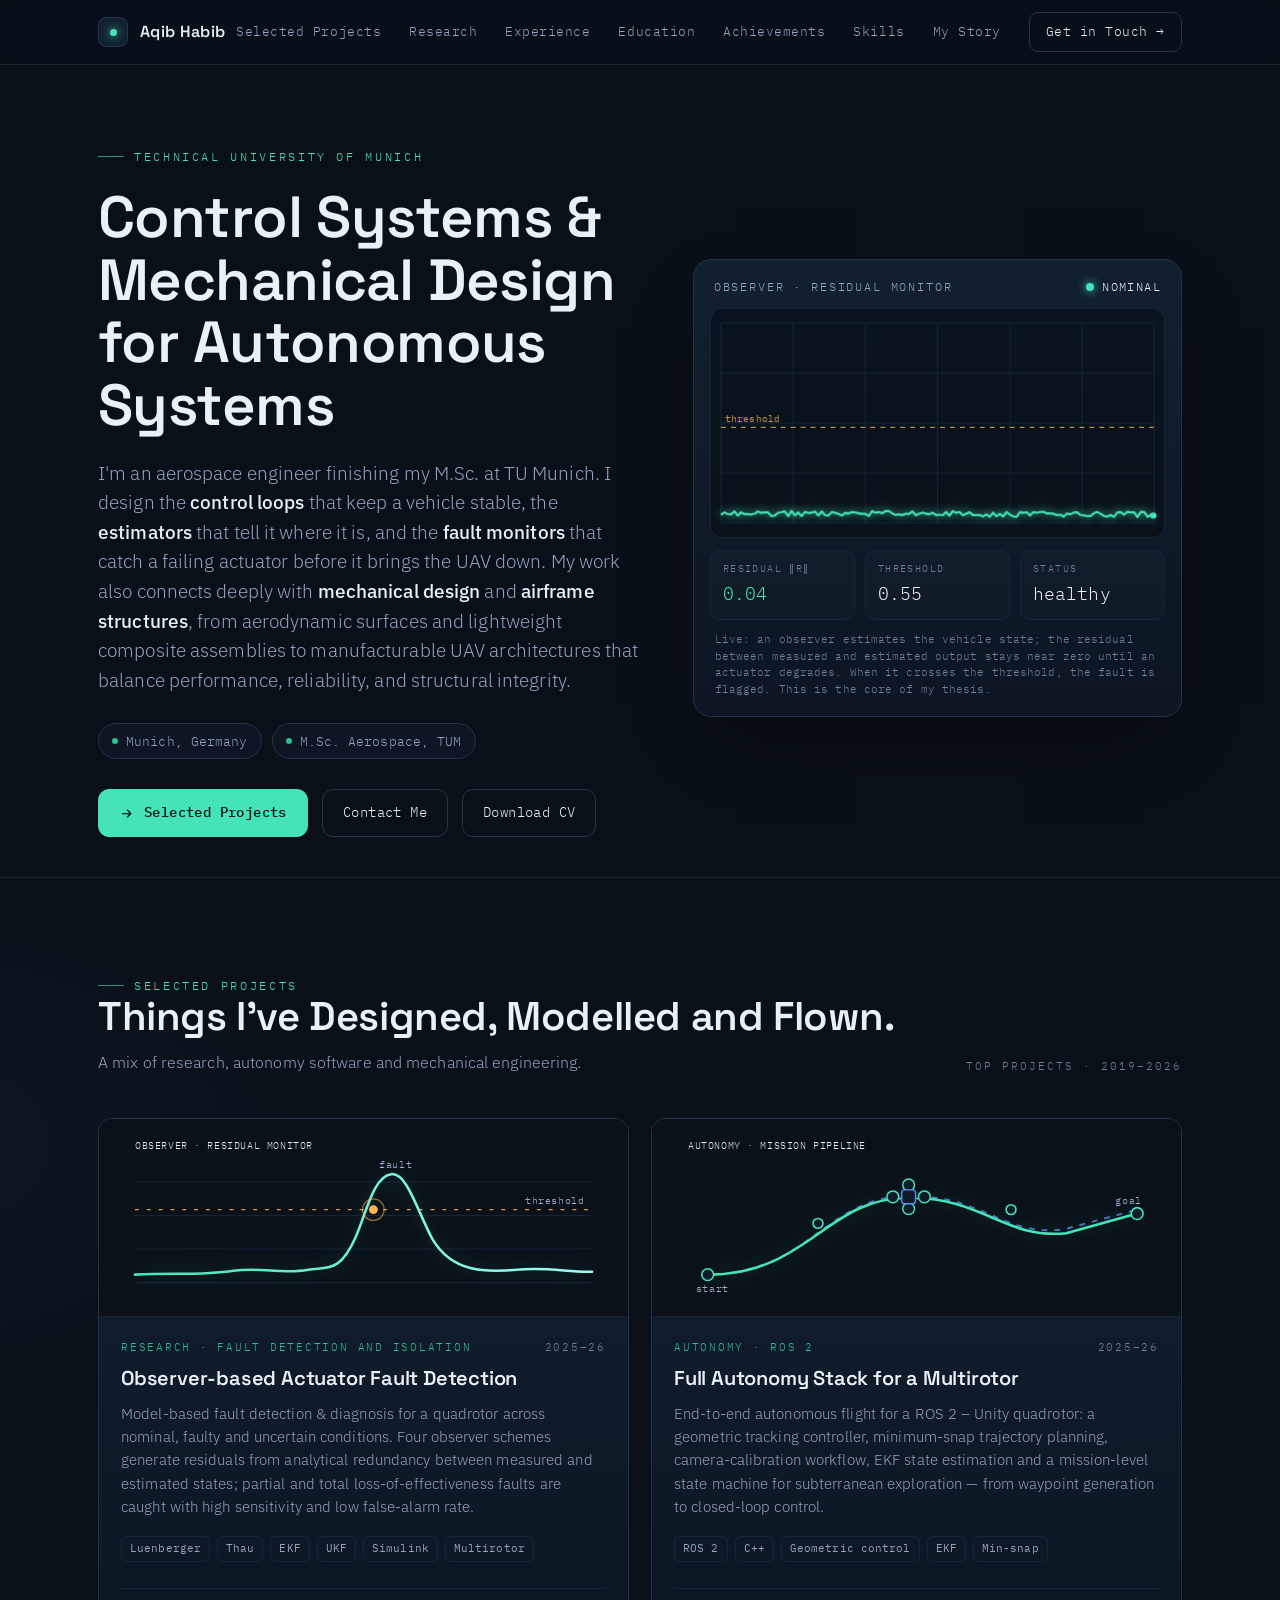
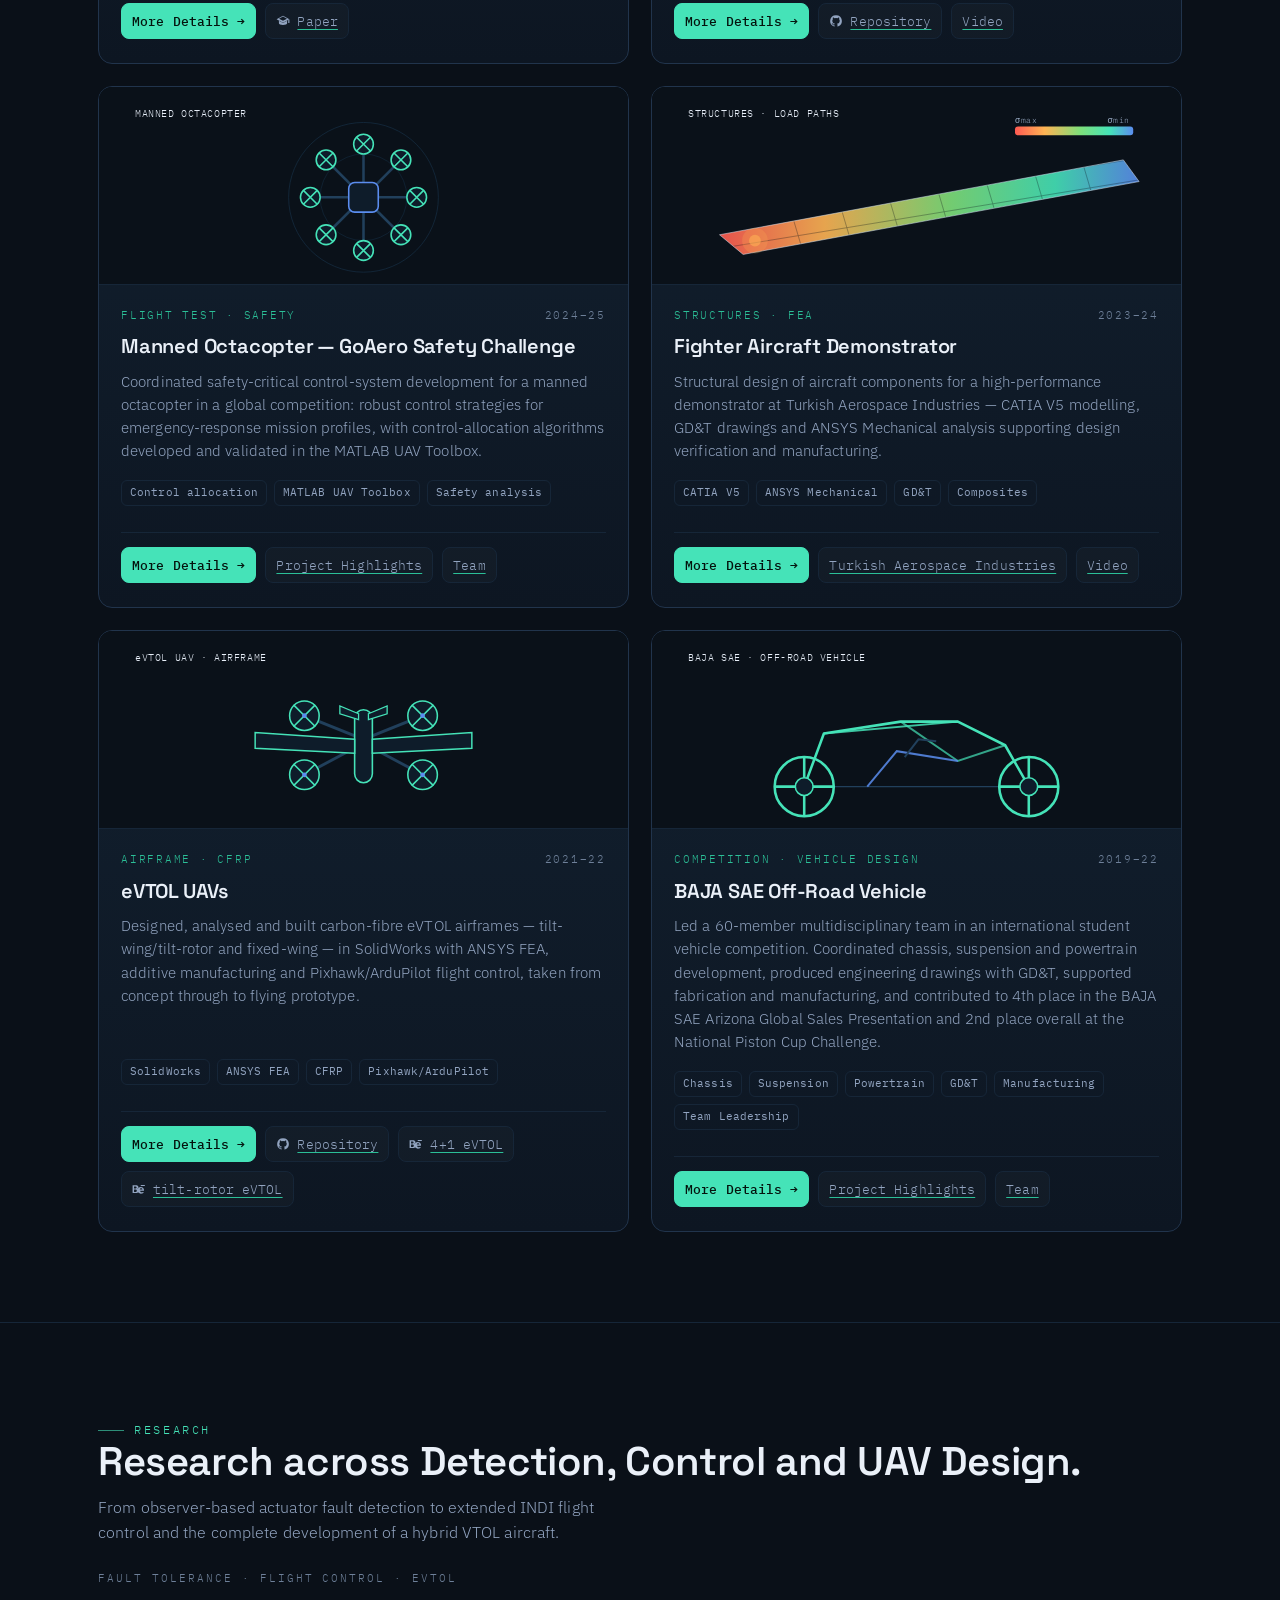
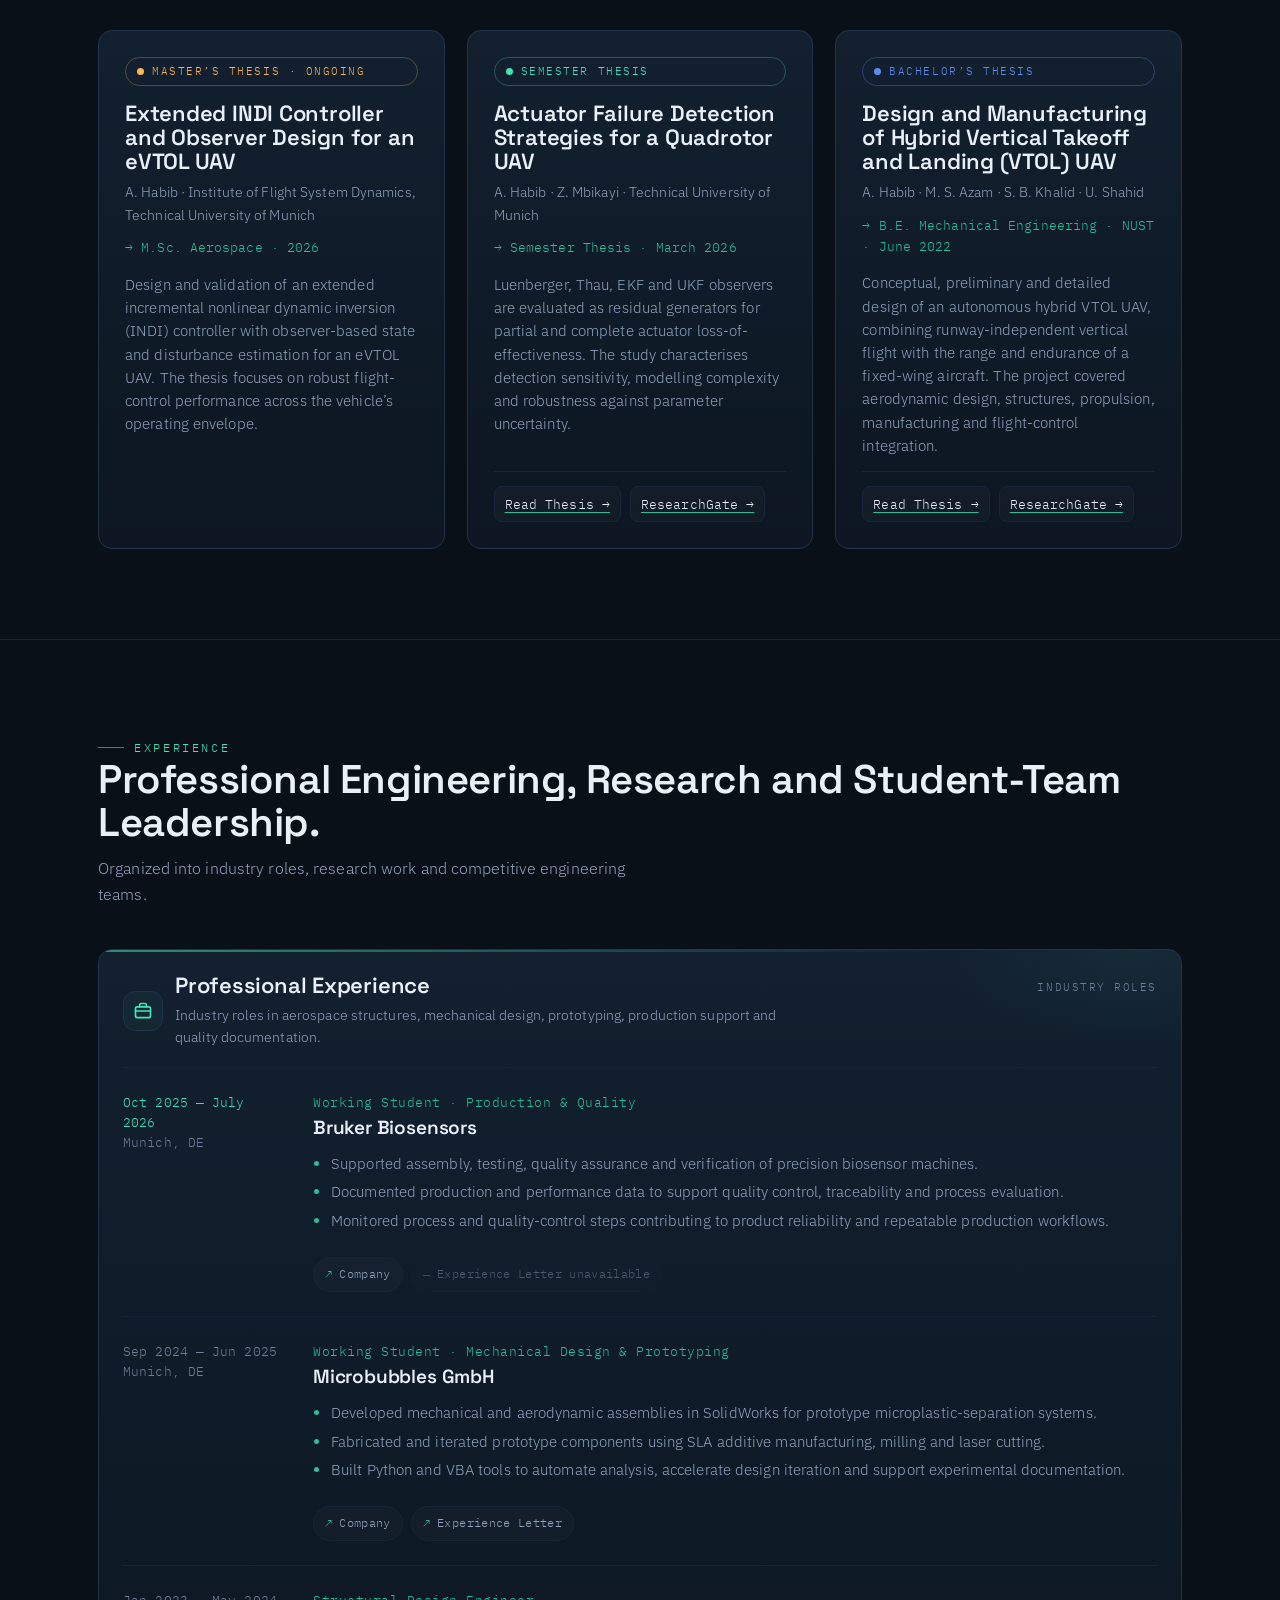
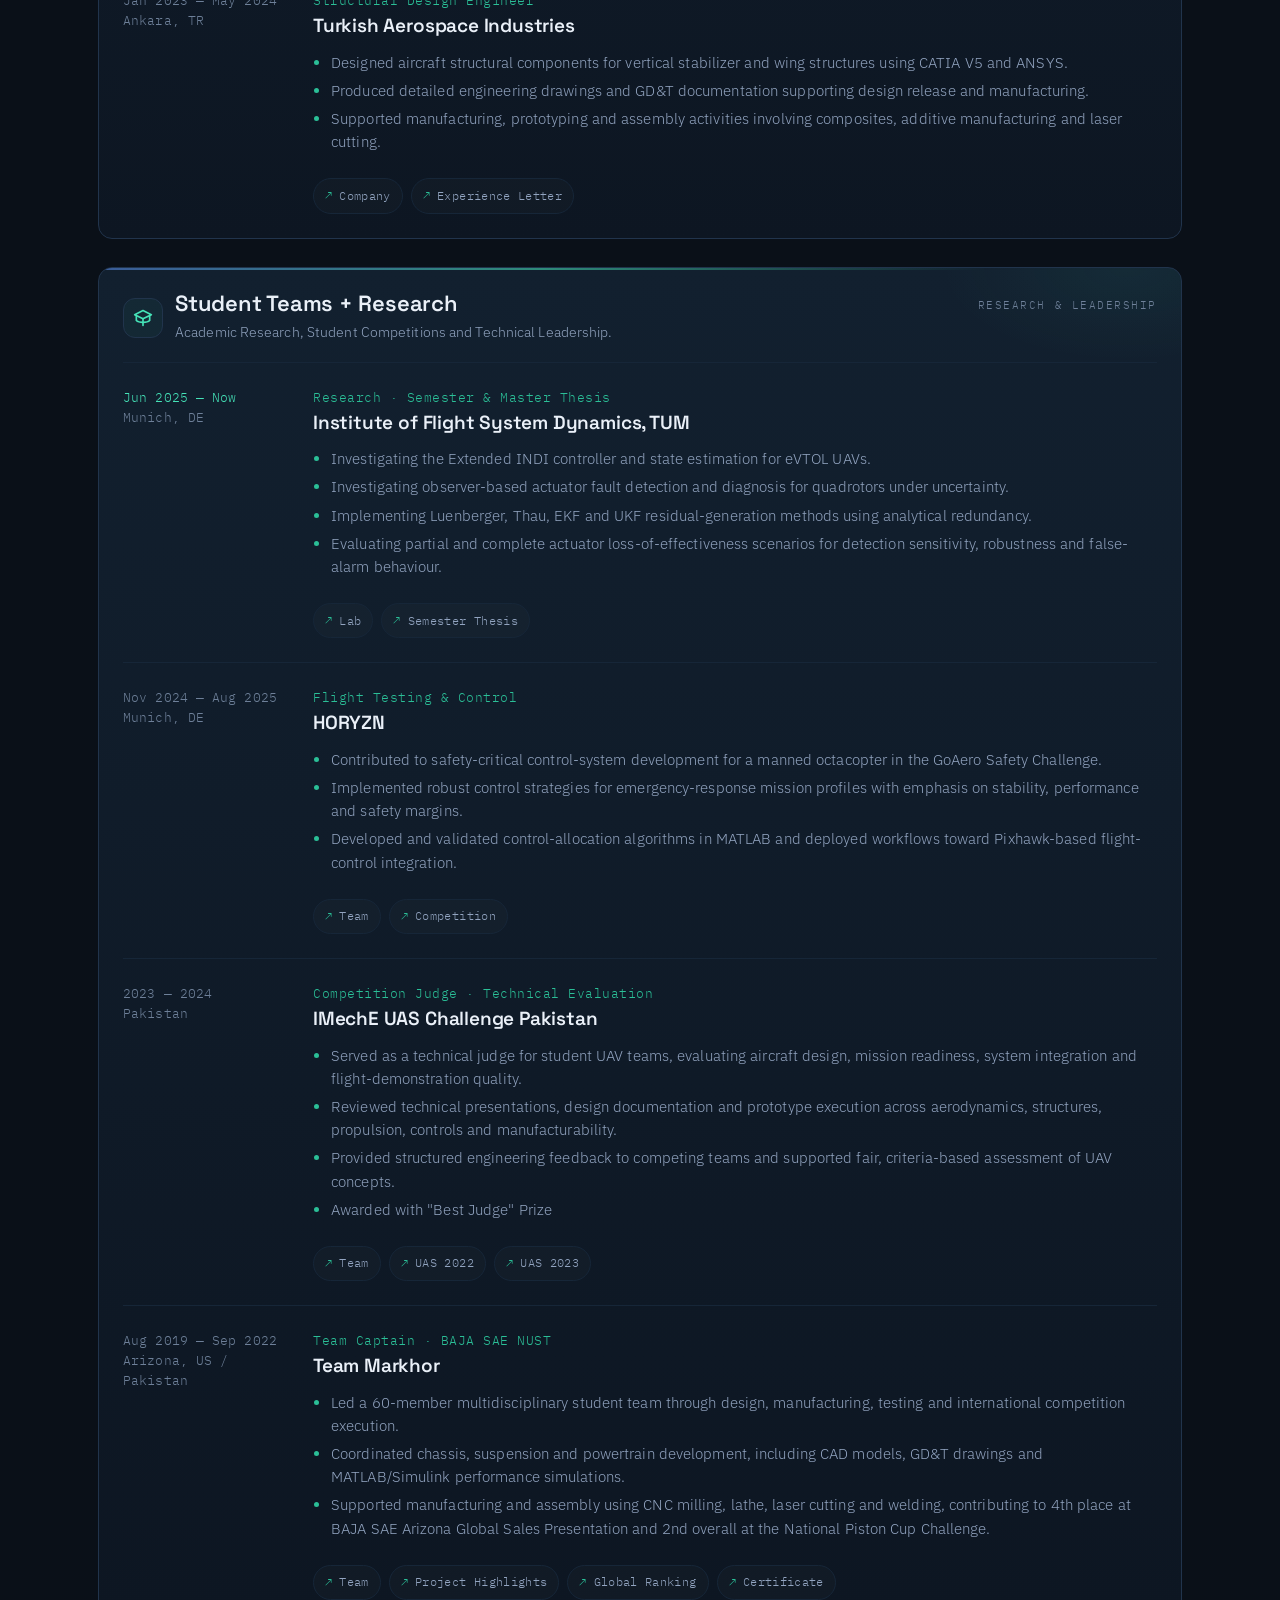
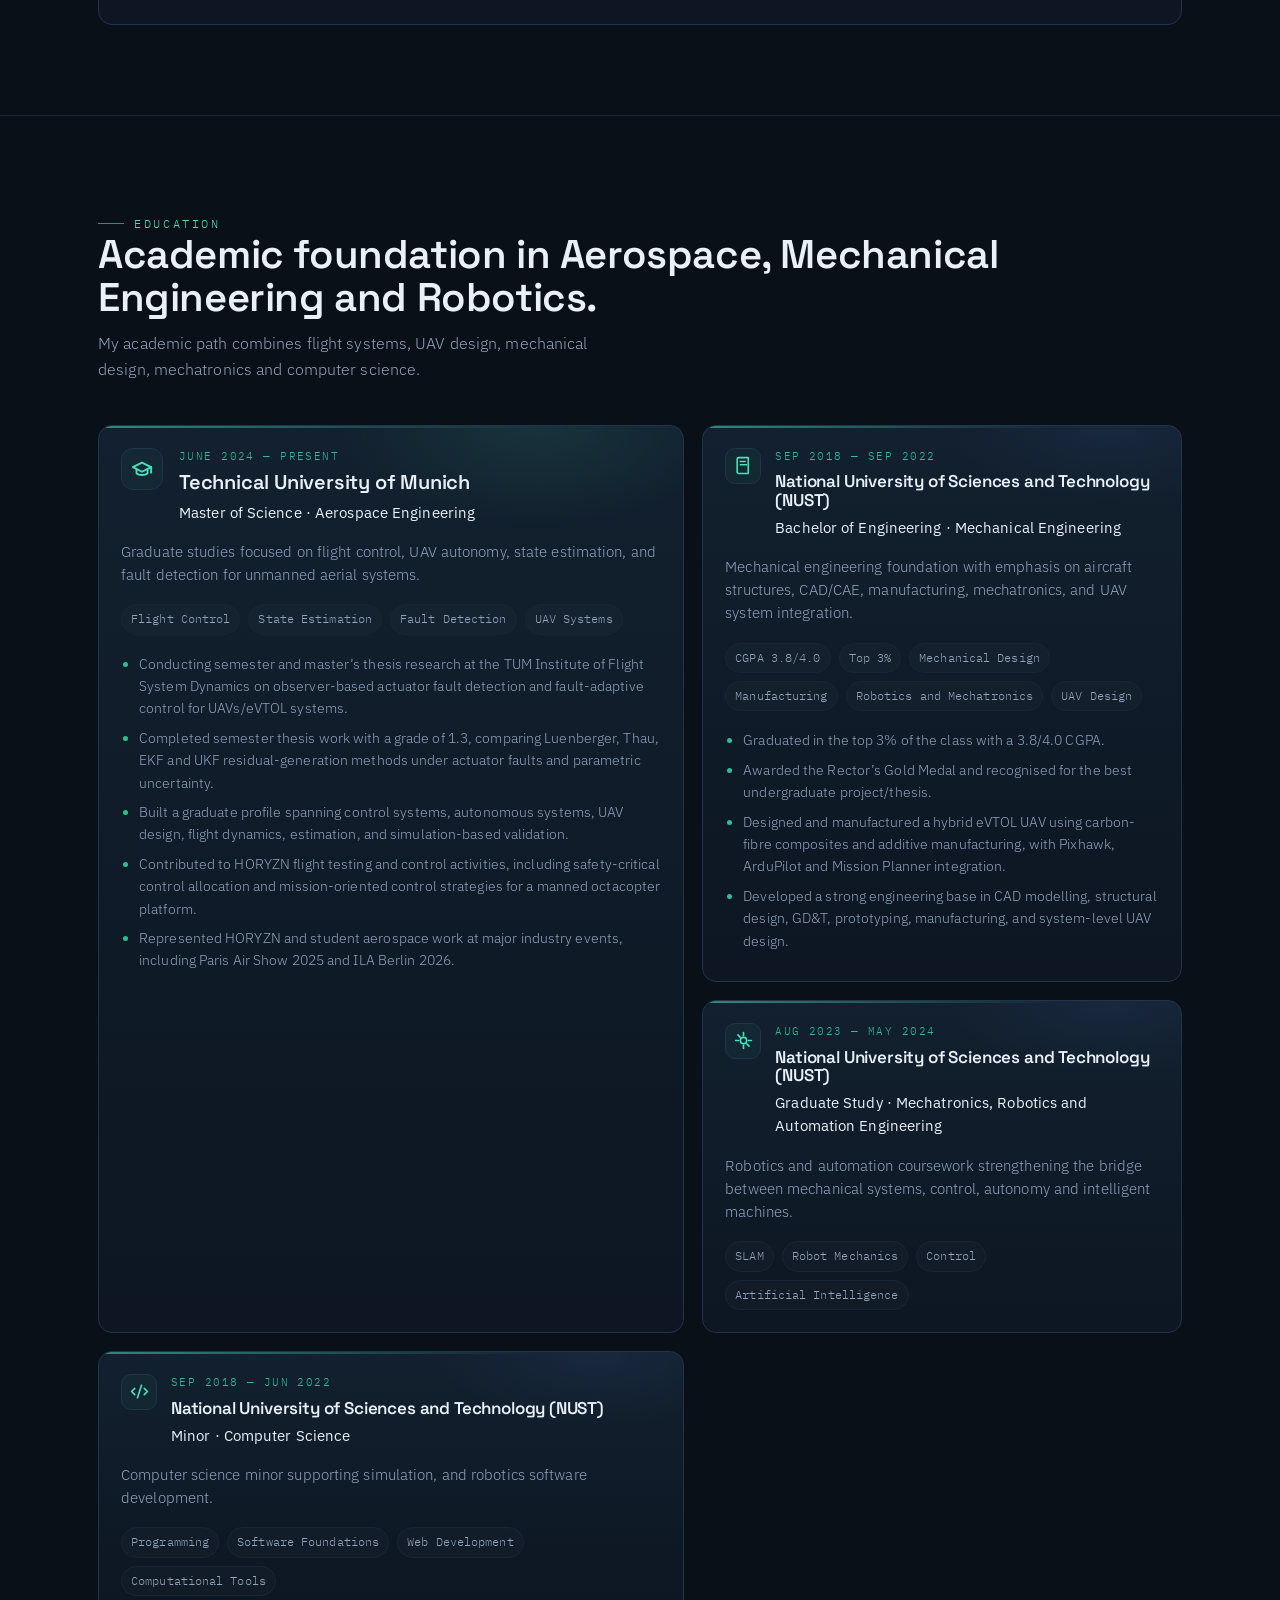
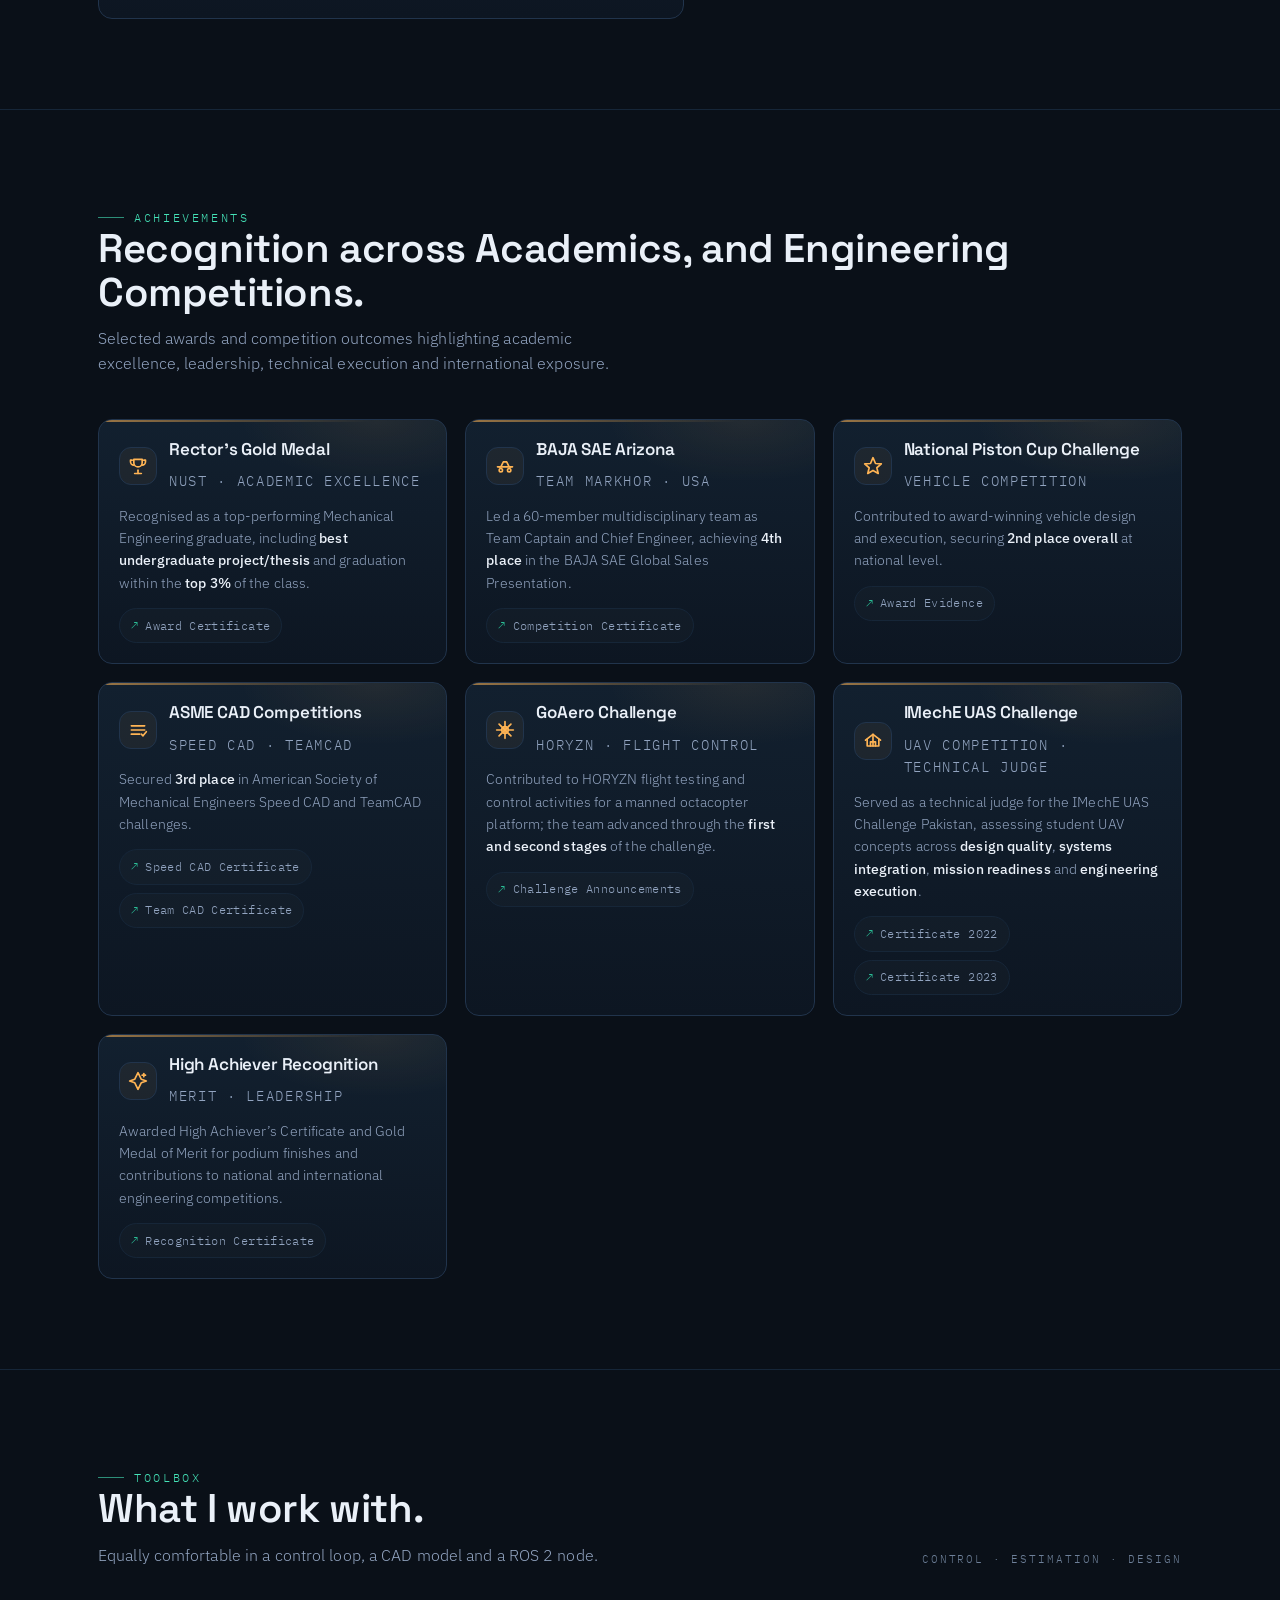
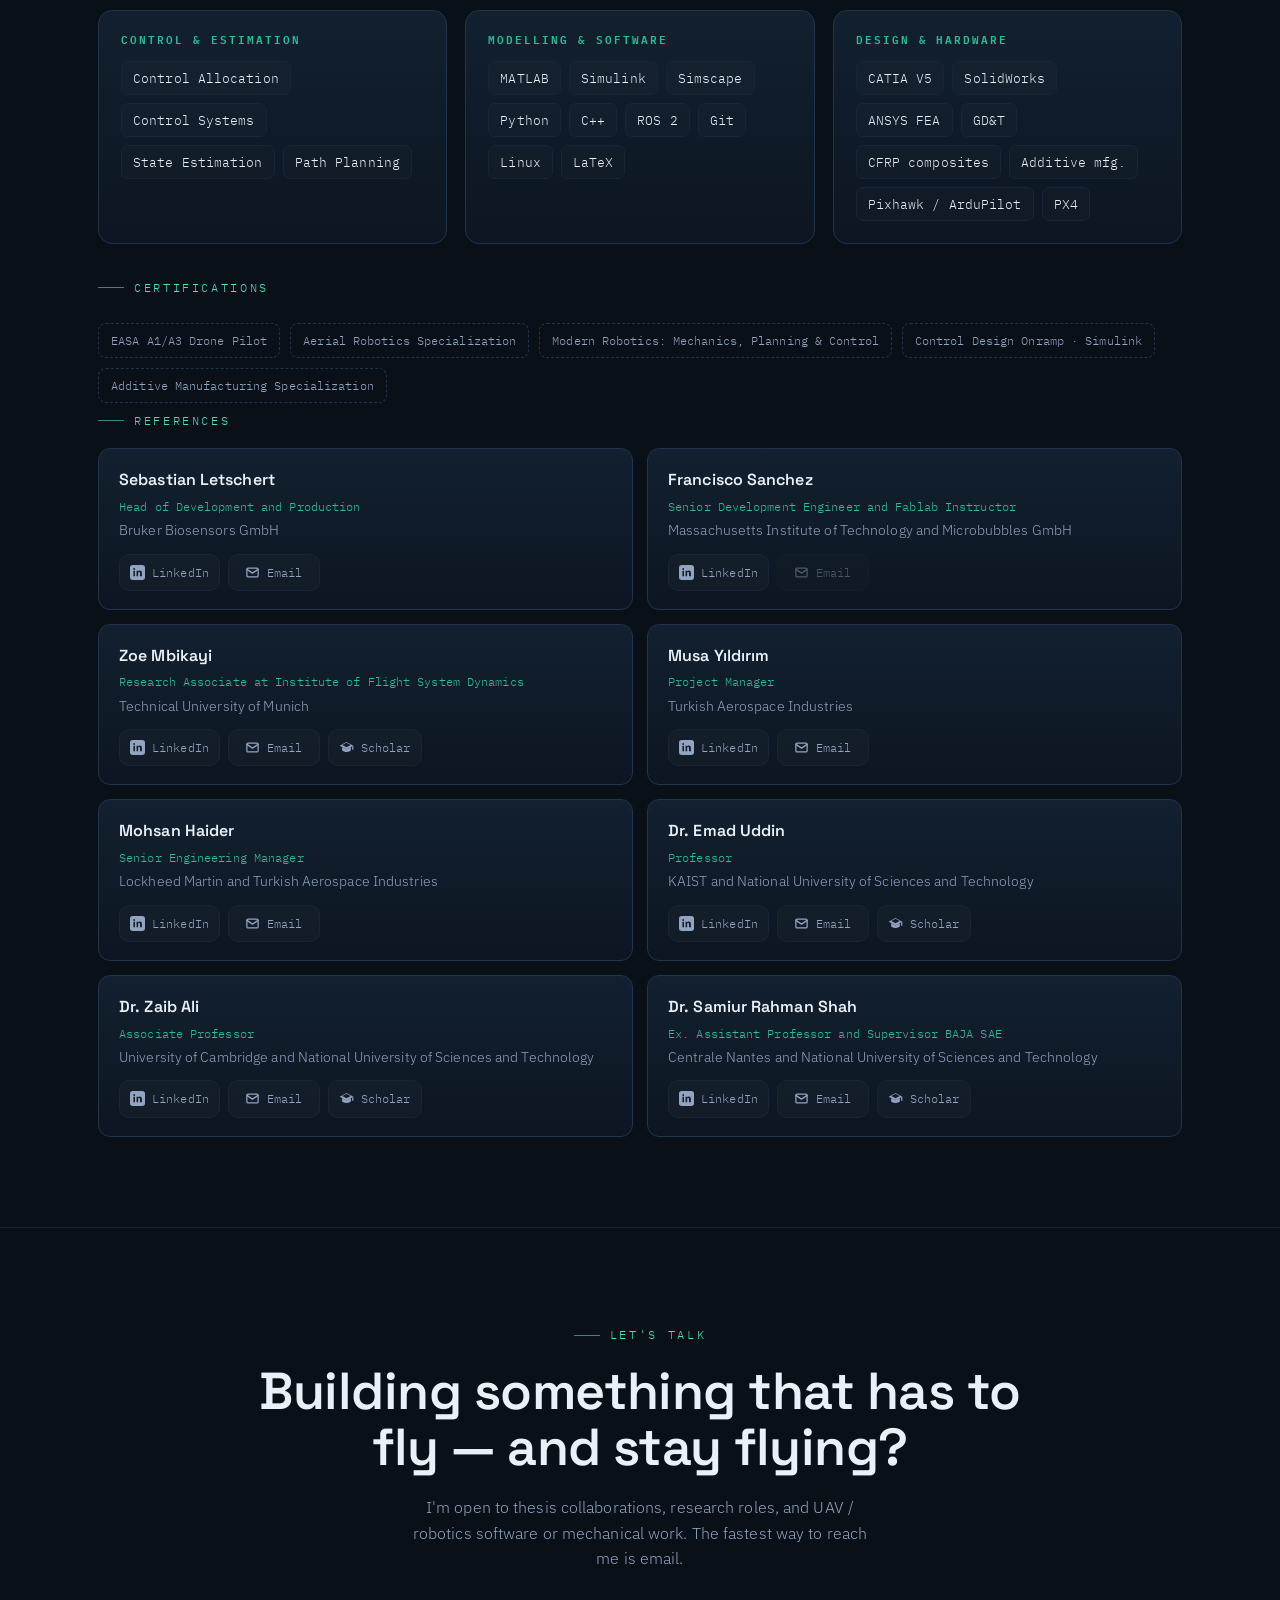
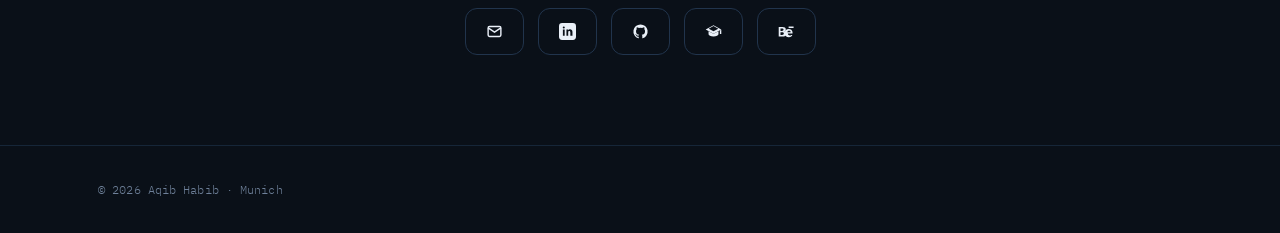
==== commit 9f510469: "Added my story page" ====
--- a/index.html
+++ b/index.html
@@ -703,6 +703,7 @@
       <a href="#education">Education</a>
       <a href="#achievements">Achievements</a>
       <a href="#skills">Skills</a>
+      <a href="my-story.html">My Story</a>
       <a class="nav-cta" href="#contact">Get in Touch →</a>
     </nav>
     <button class="menu-btn" id="menuBtn" aria-label="Toggle menu" aria-expanded="false">
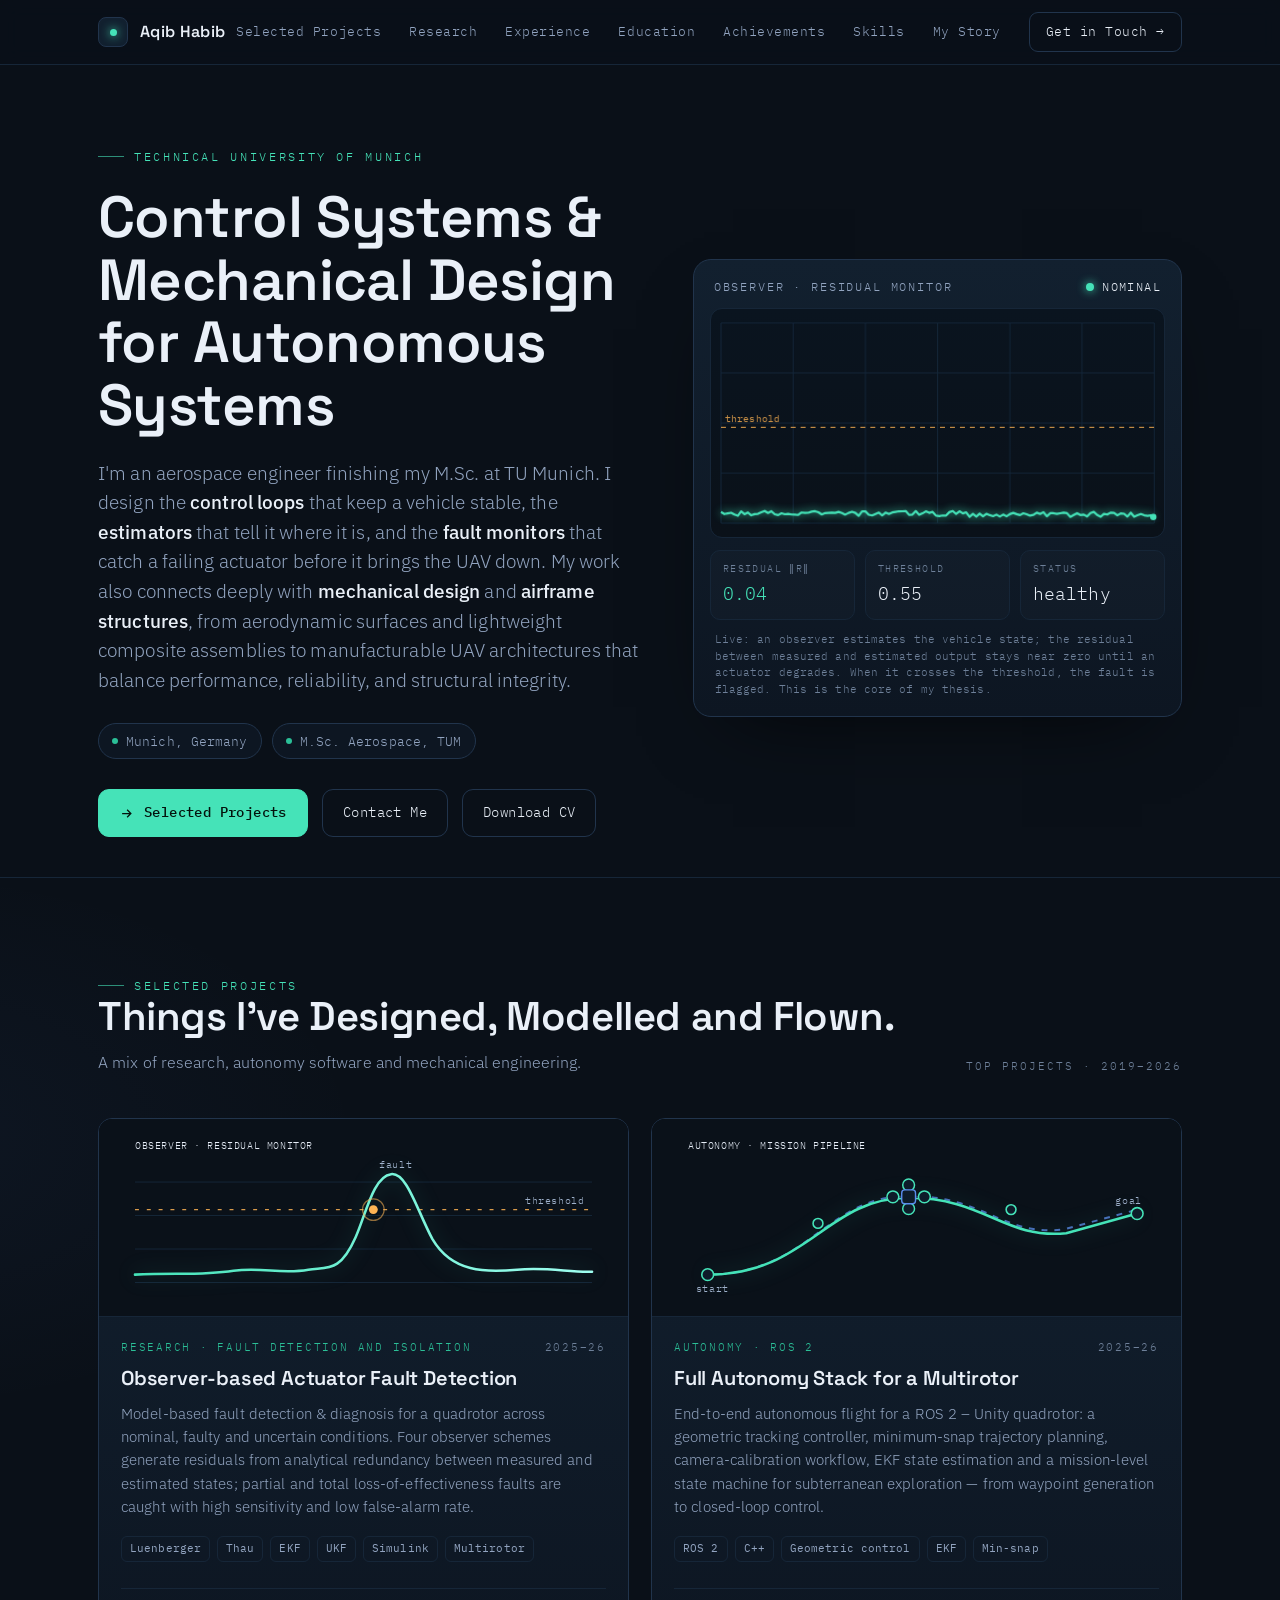
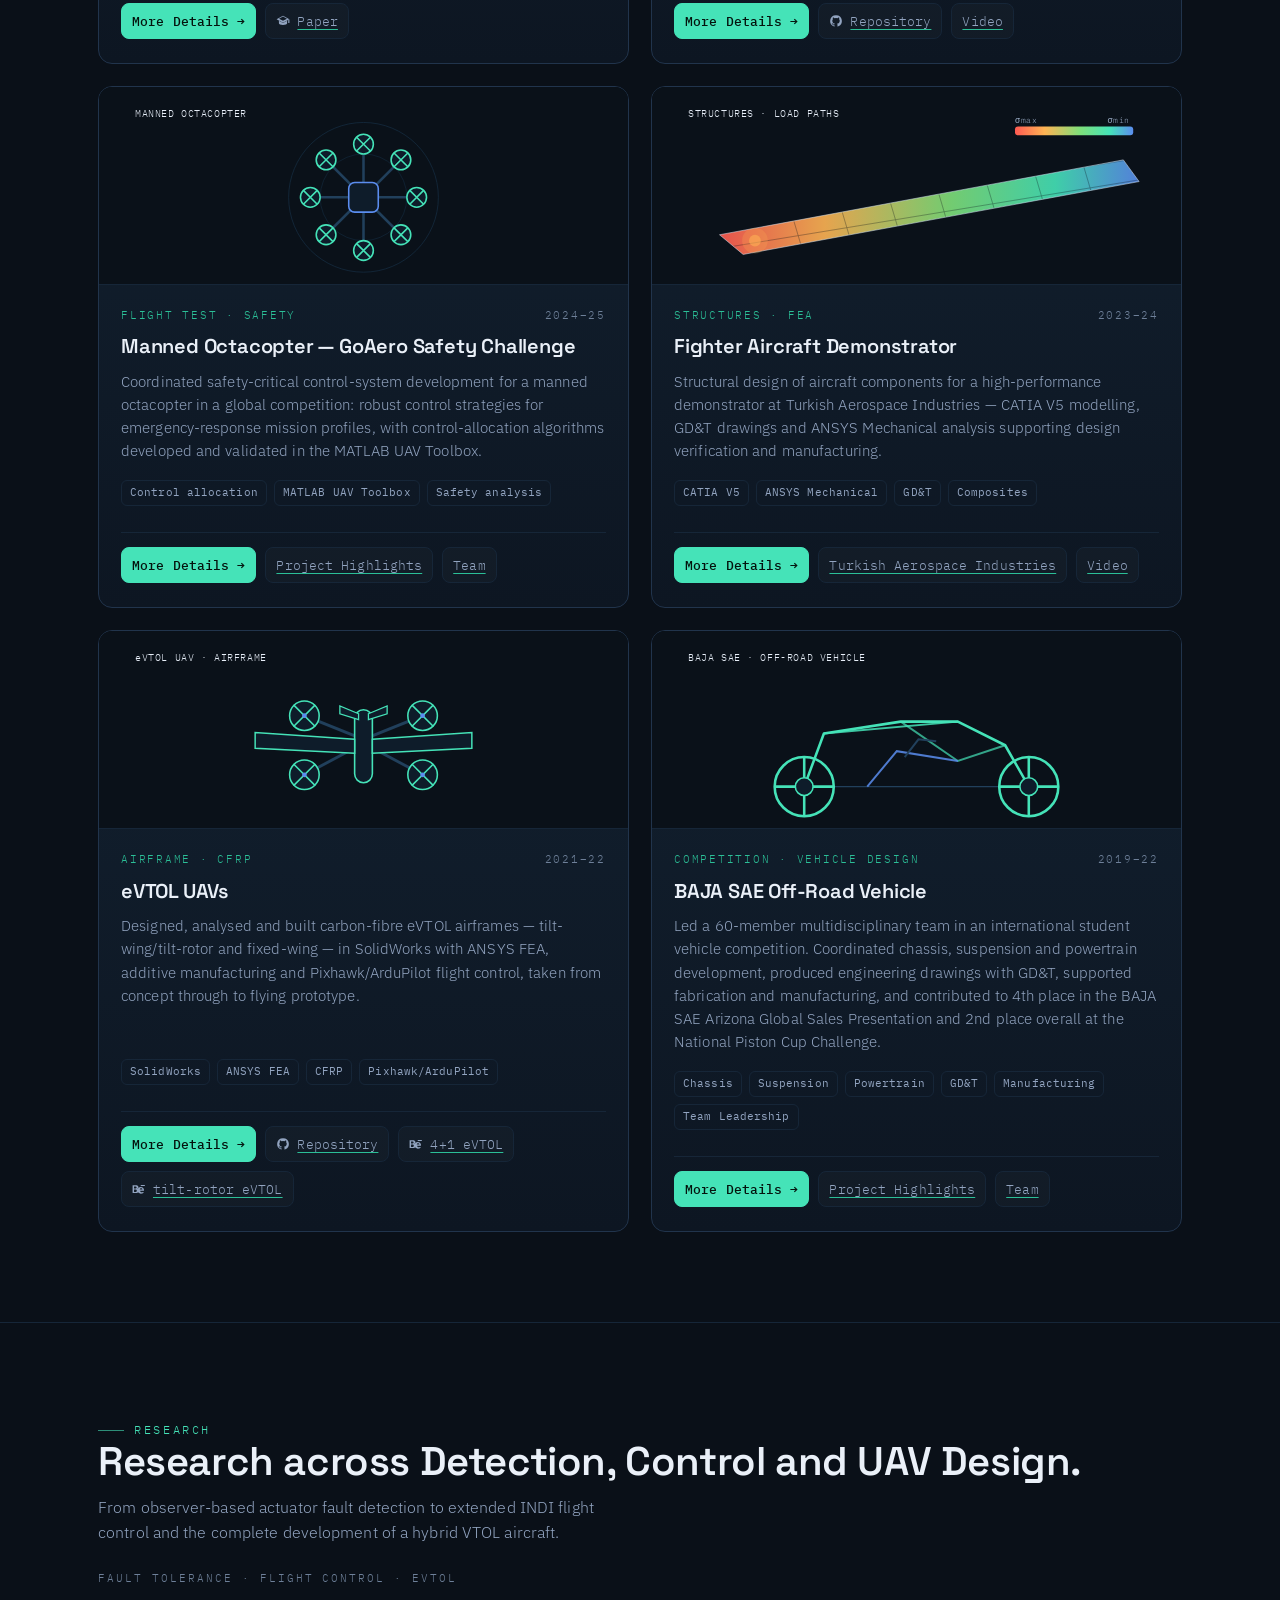
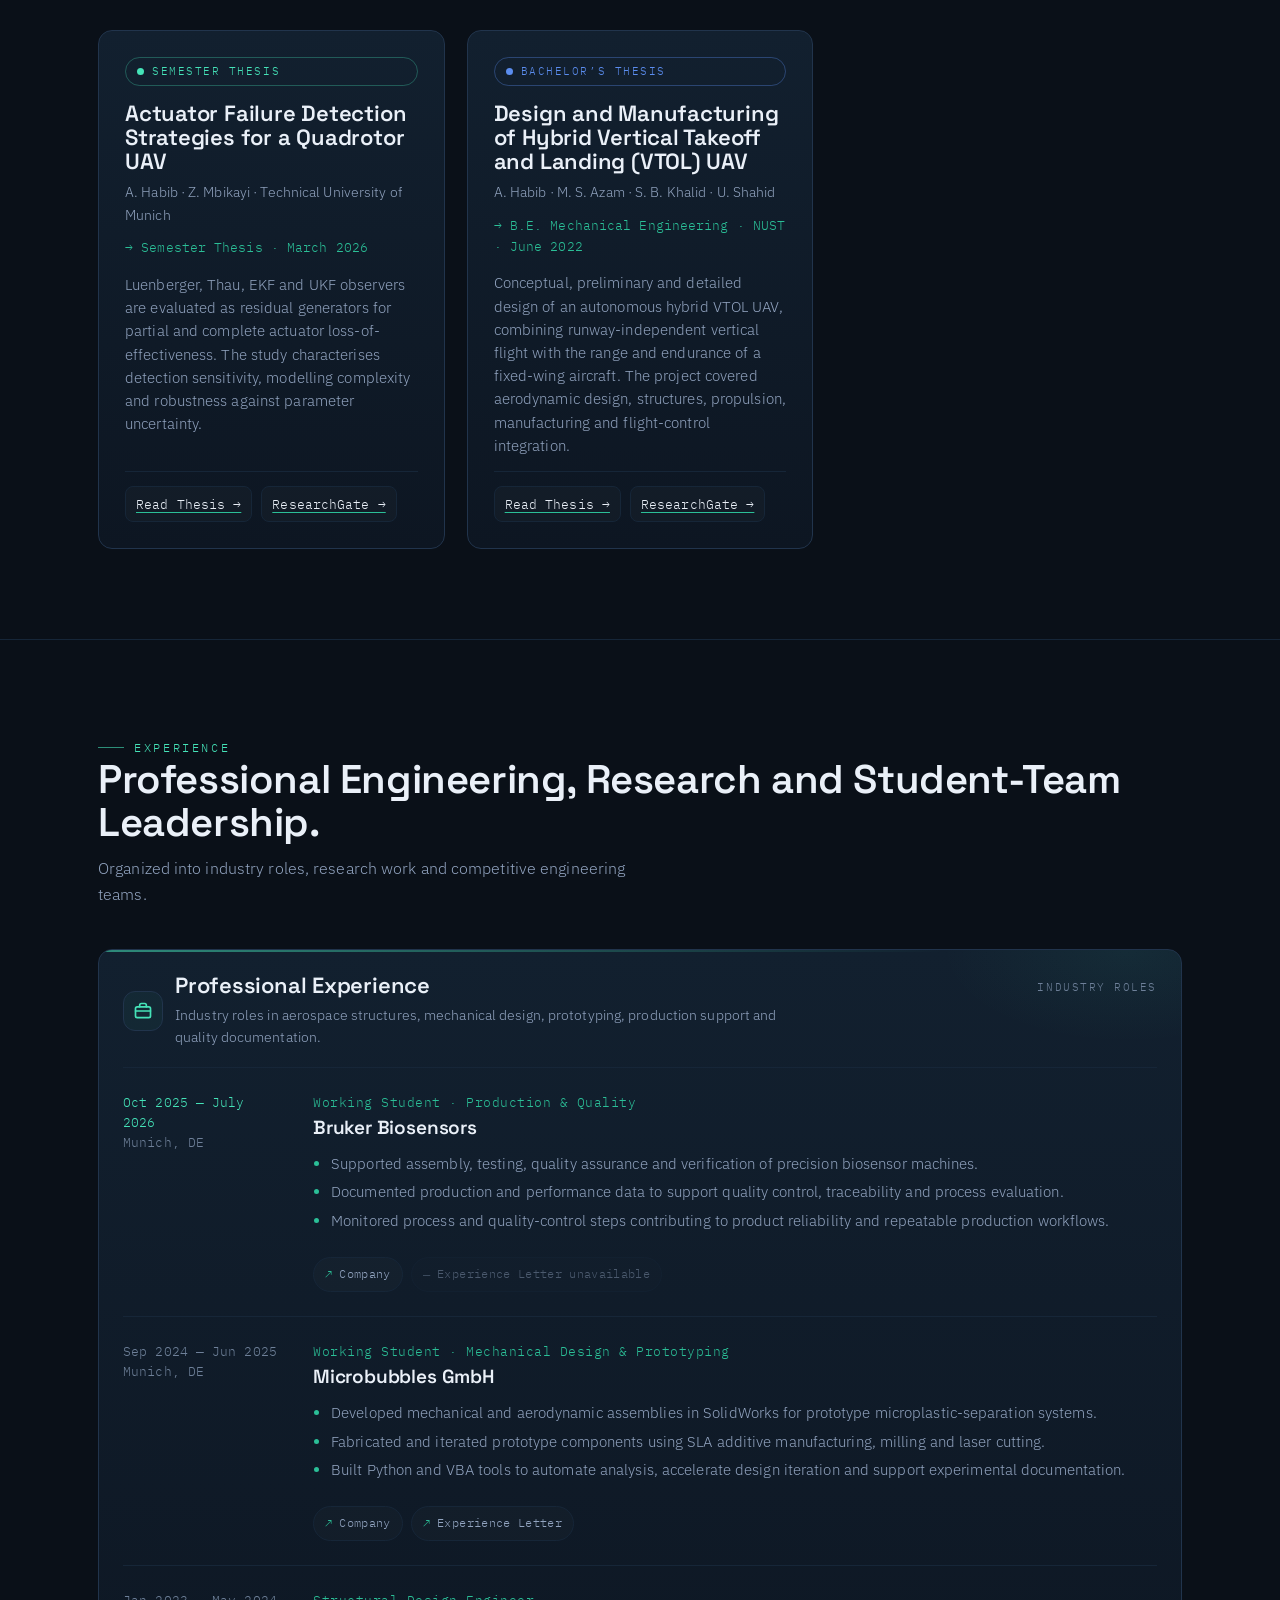
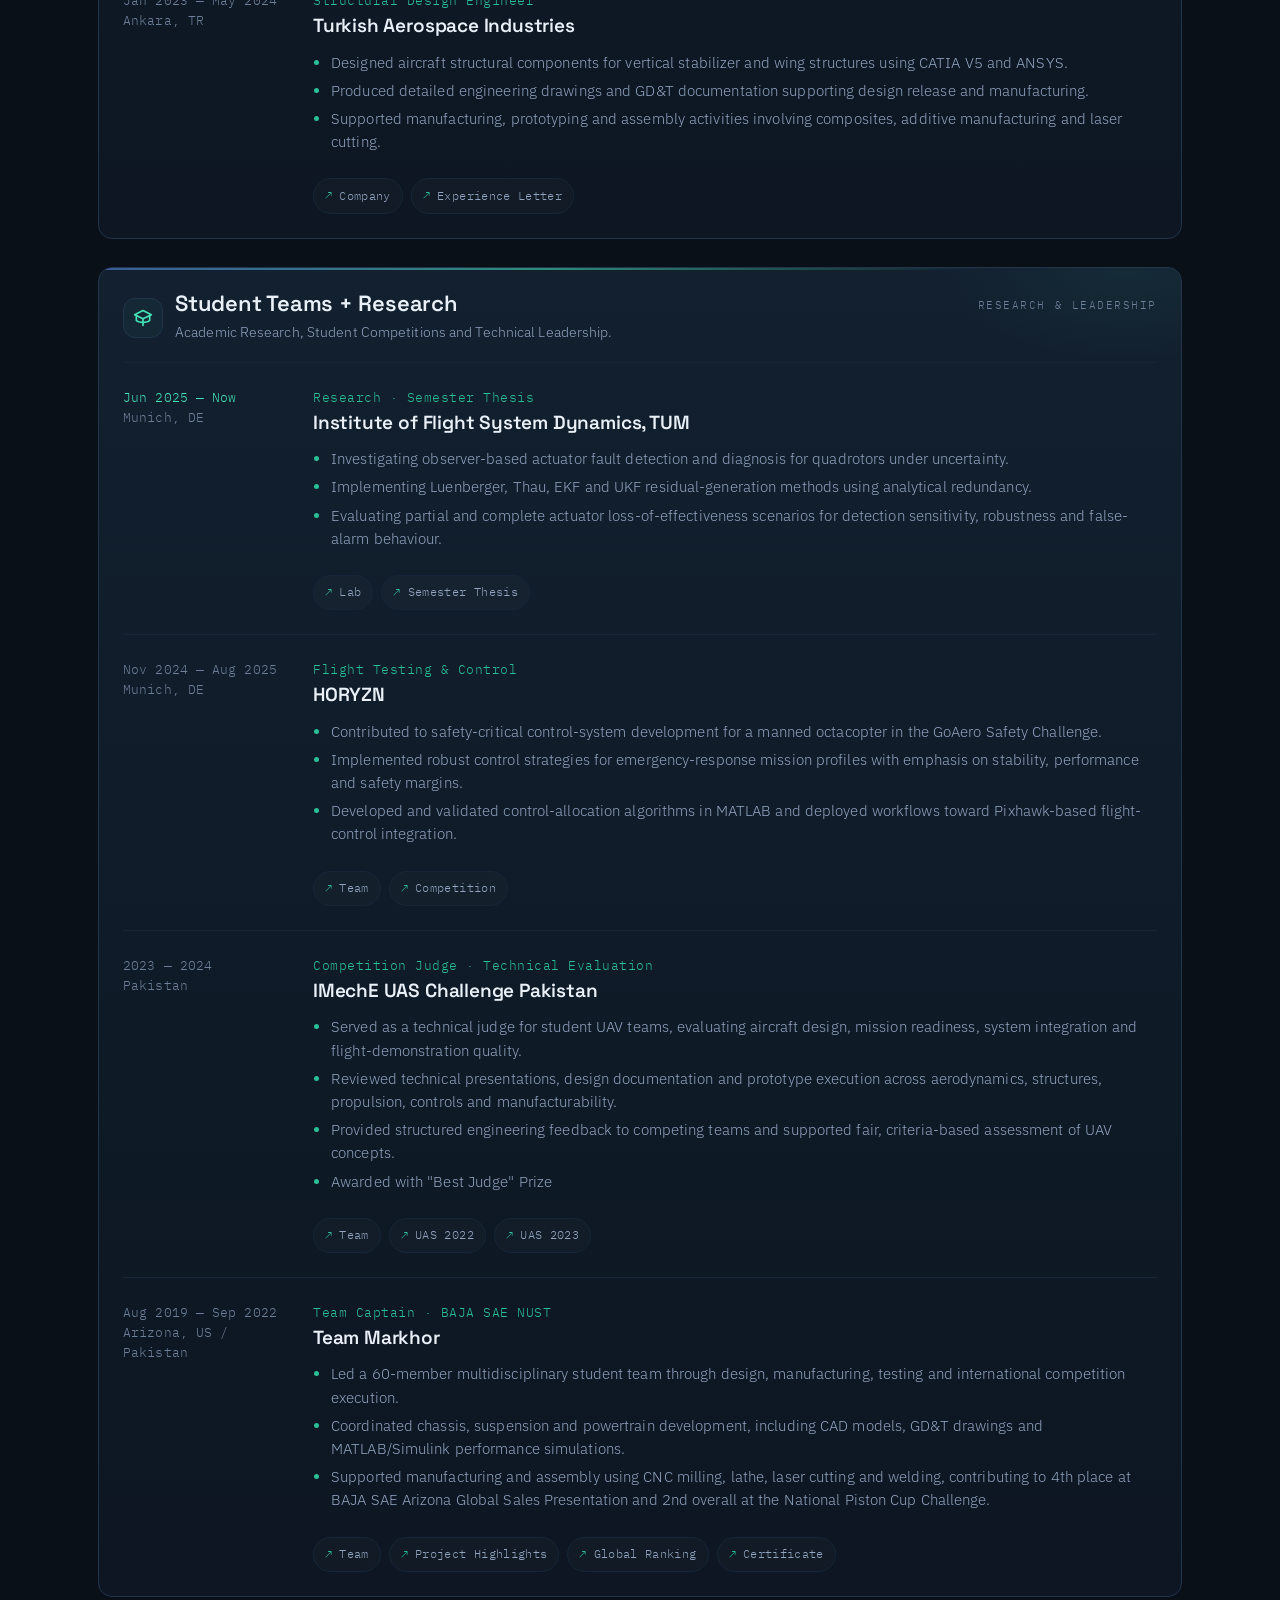
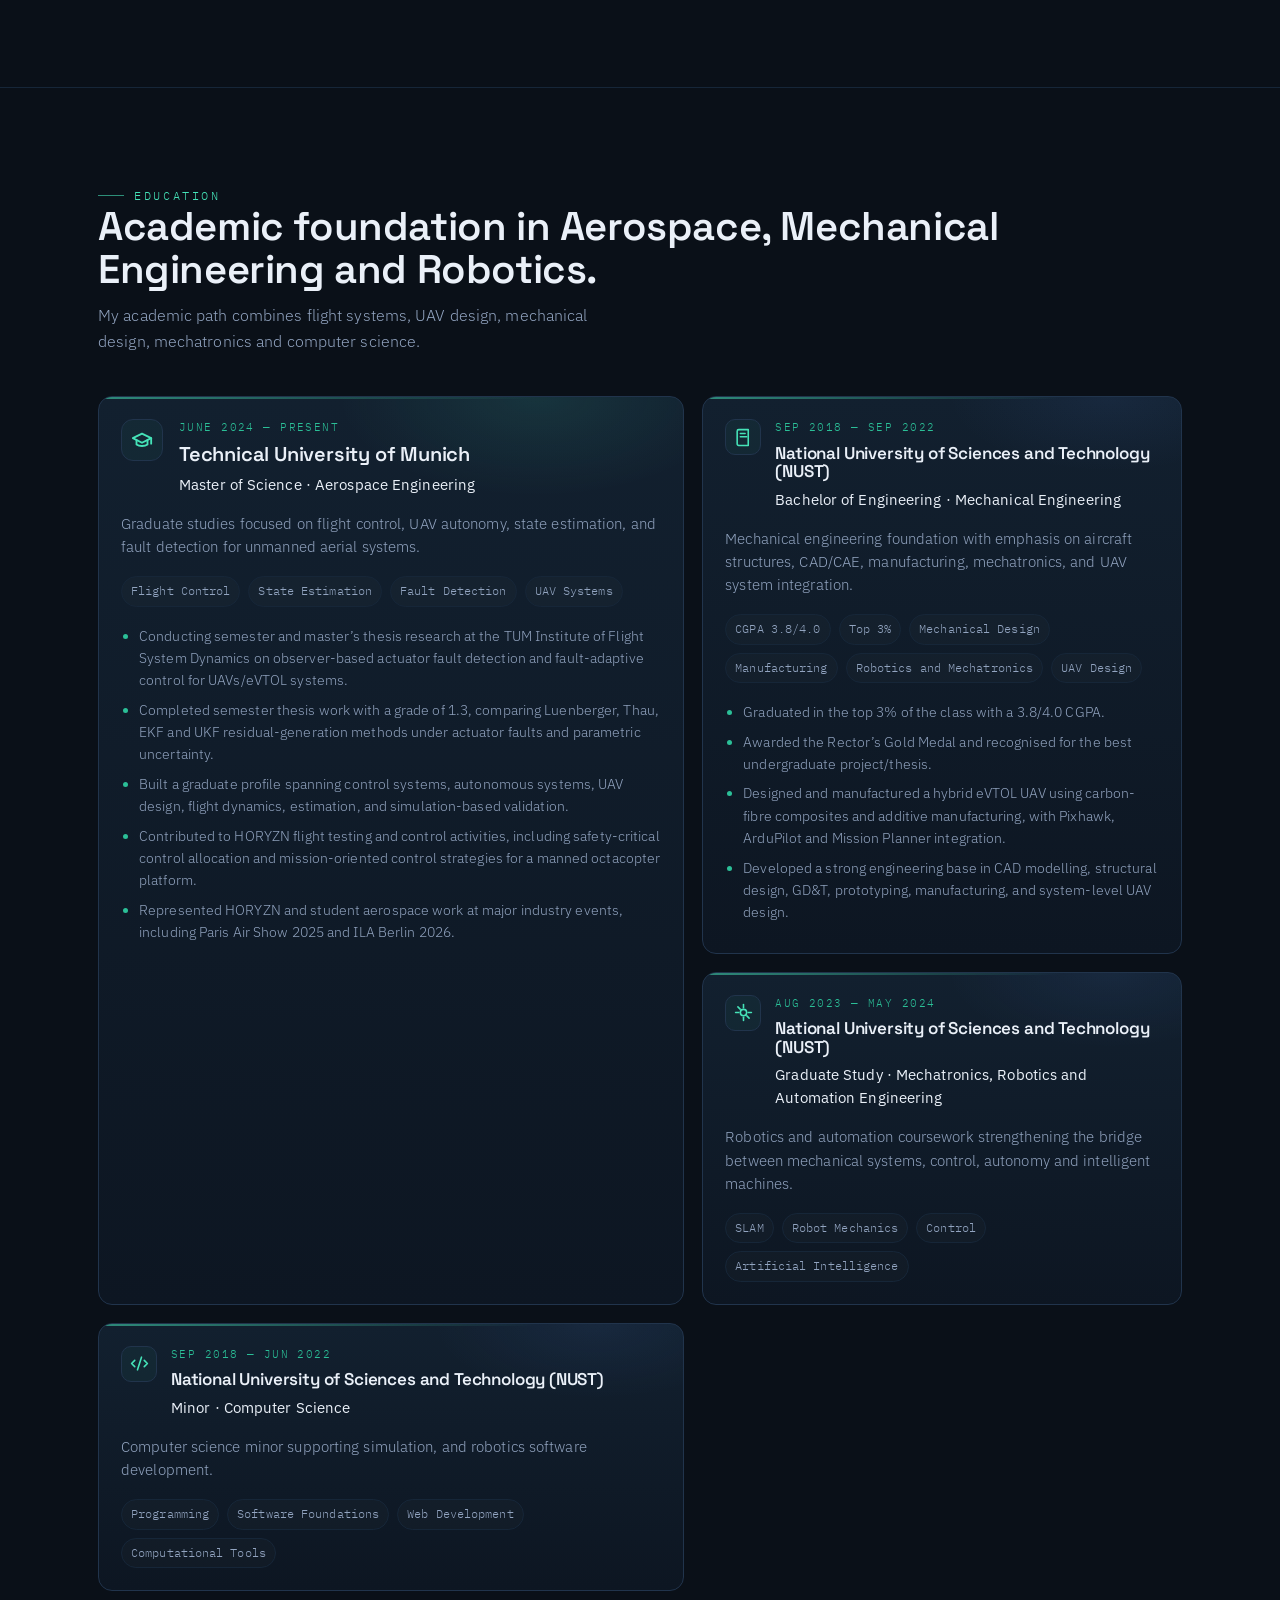
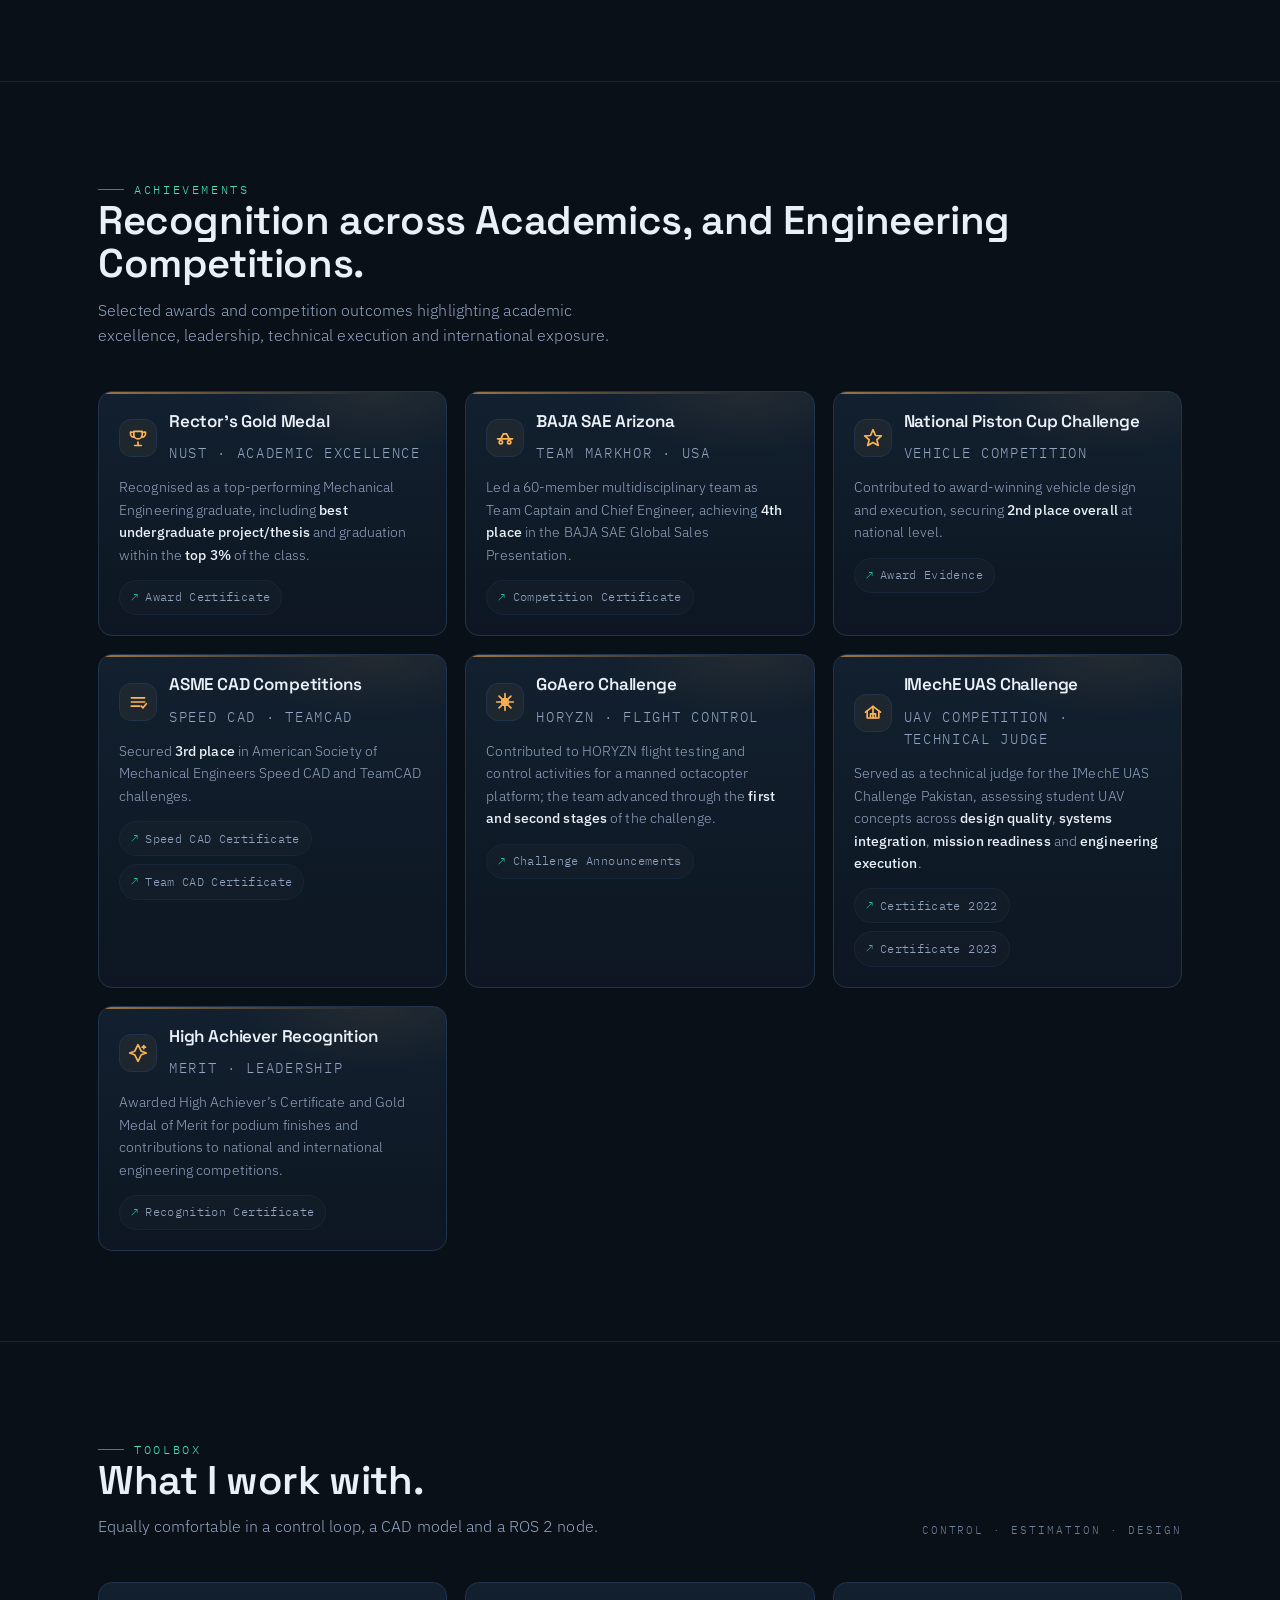
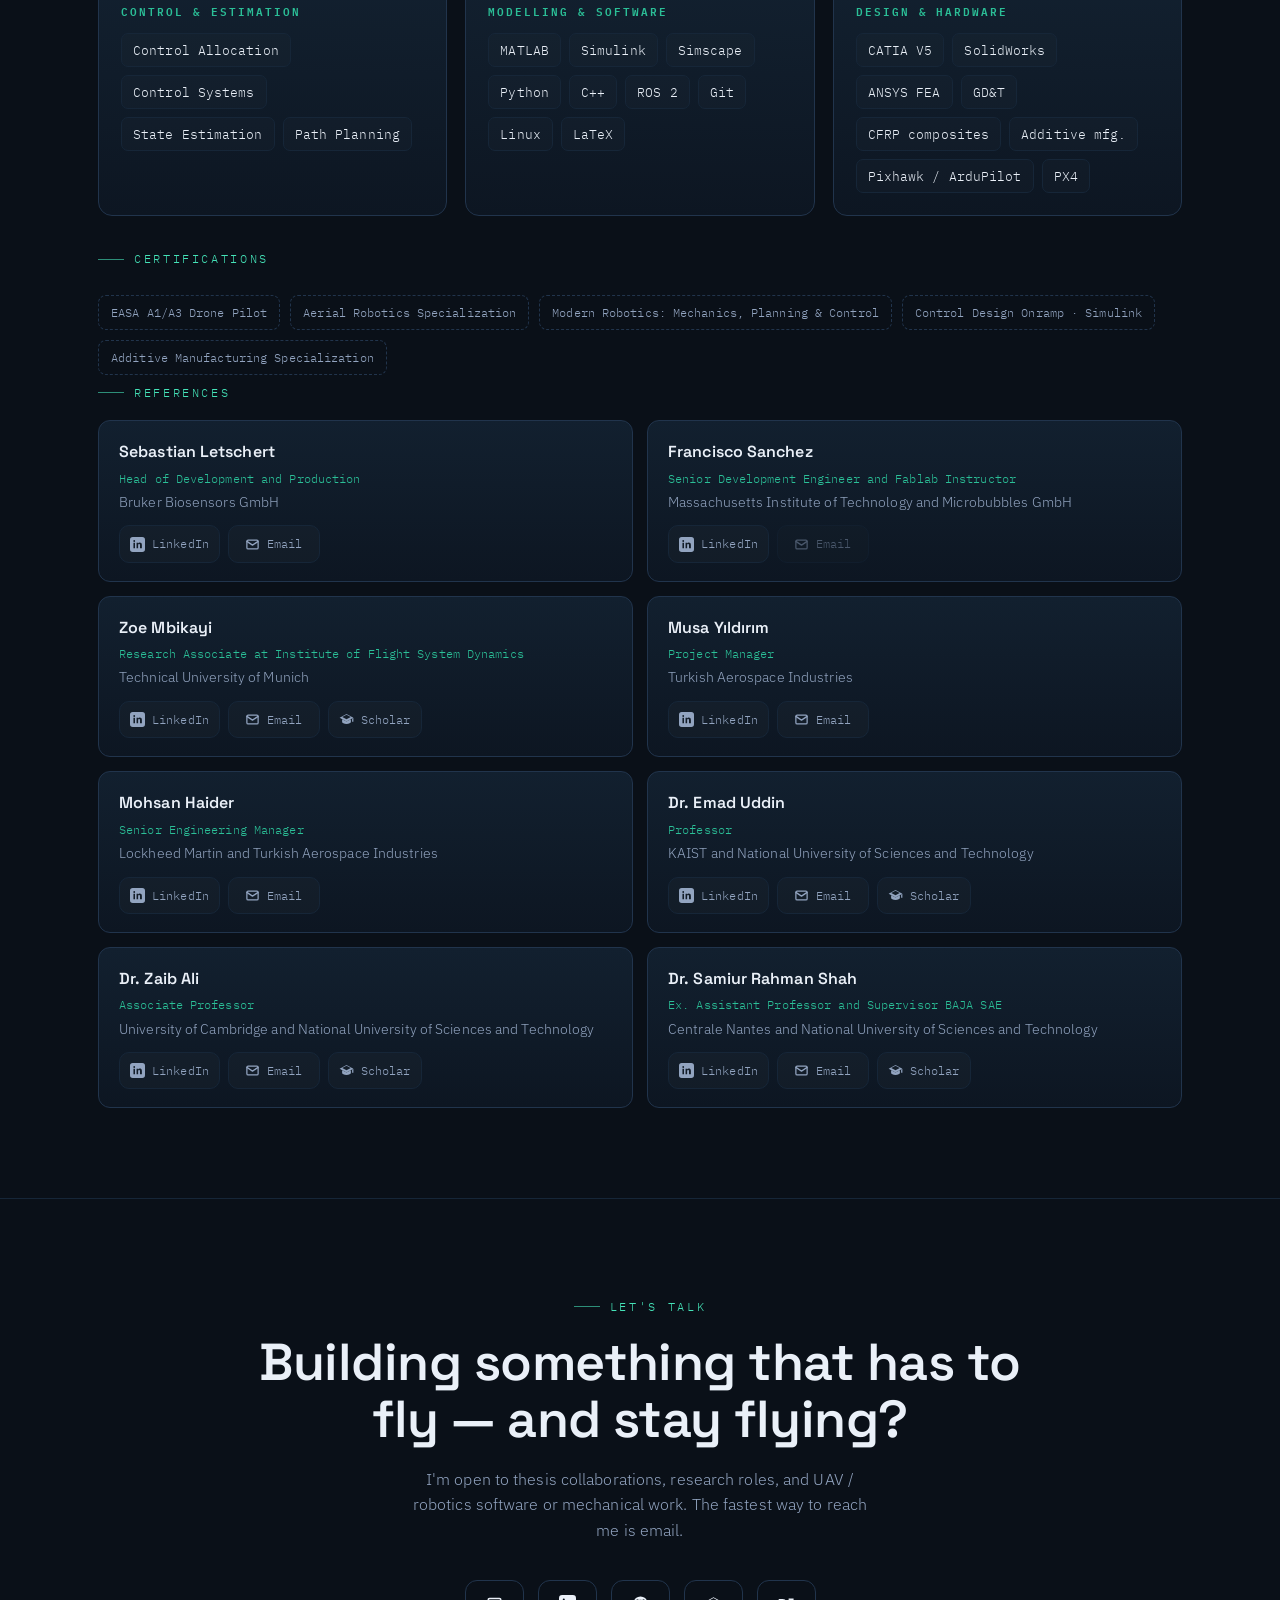
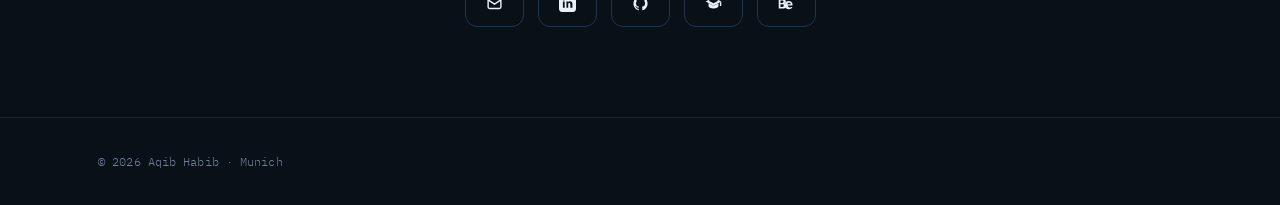
==== commit ee2eeba3: "Removed Some Entries" ====
--- a/index.html
+++ b/index.html
@@ -1021,13 +1021,13 @@
     </div>
 
     <div class="research">
-      <div class="pub reveal">
+      <!-- <div class="pub reveal">
         <span class="status"><span class="status-dot"></span>Master’s Thesis · Ongoing</span>
         <h3>Extended INDI Controller and Observer Design for an eVTOL UAV</h3>
         <div class="authors">A. Habib · Institute of Flight System Dynamics, Technical University of Munich</div>
         <div class="venue">→ M.Sc. Aerospace · 2026</div>
         <p>Design and validation of an extended incremental nonlinear dynamic inversion (INDI) controller with observer-based state and disturbance estimation for an eVTOL UAV. The thesis focuses on robust flight-control performance across the vehicle’s operating envelope.</p>
-      </div>
+      </div> -->
 
       <div class="pub reveal">
         <span class="status semester"><span class="status-dot"></span>Semester Thesis</span>
@@ -1176,10 +1176,9 @@
           <div class="tl-item reveal">
             <div class="tl-when"><span class="now">Jun 2025 — Now</span><br>Munich, DE</div>
             <div class="tl-where">
-              <div class="role">Research · Semester &amp; Master Thesis</div>
+              <div class="role">Research · Semester Thesis</div>
               <h3>Institute of Flight System Dynamics, TUM</h3>
               <ul>
-                <li>Investigating the Extended INDI controller and state estimation for eVTOL UAVs.</li>
                 <li>Investigating observer-based actuator fault detection and diagnosis for quadrotors under uncertainty.</li>
                 <li>Implementing Luenberger, Thau, EKF and UKF residual-generation methods using analytical redundancy.</li>
                 <li>Evaluating partial and complete actuator loss-of-effectiveness scenarios for detection sensitivity, robustness and false-alarm behaviour.</li>
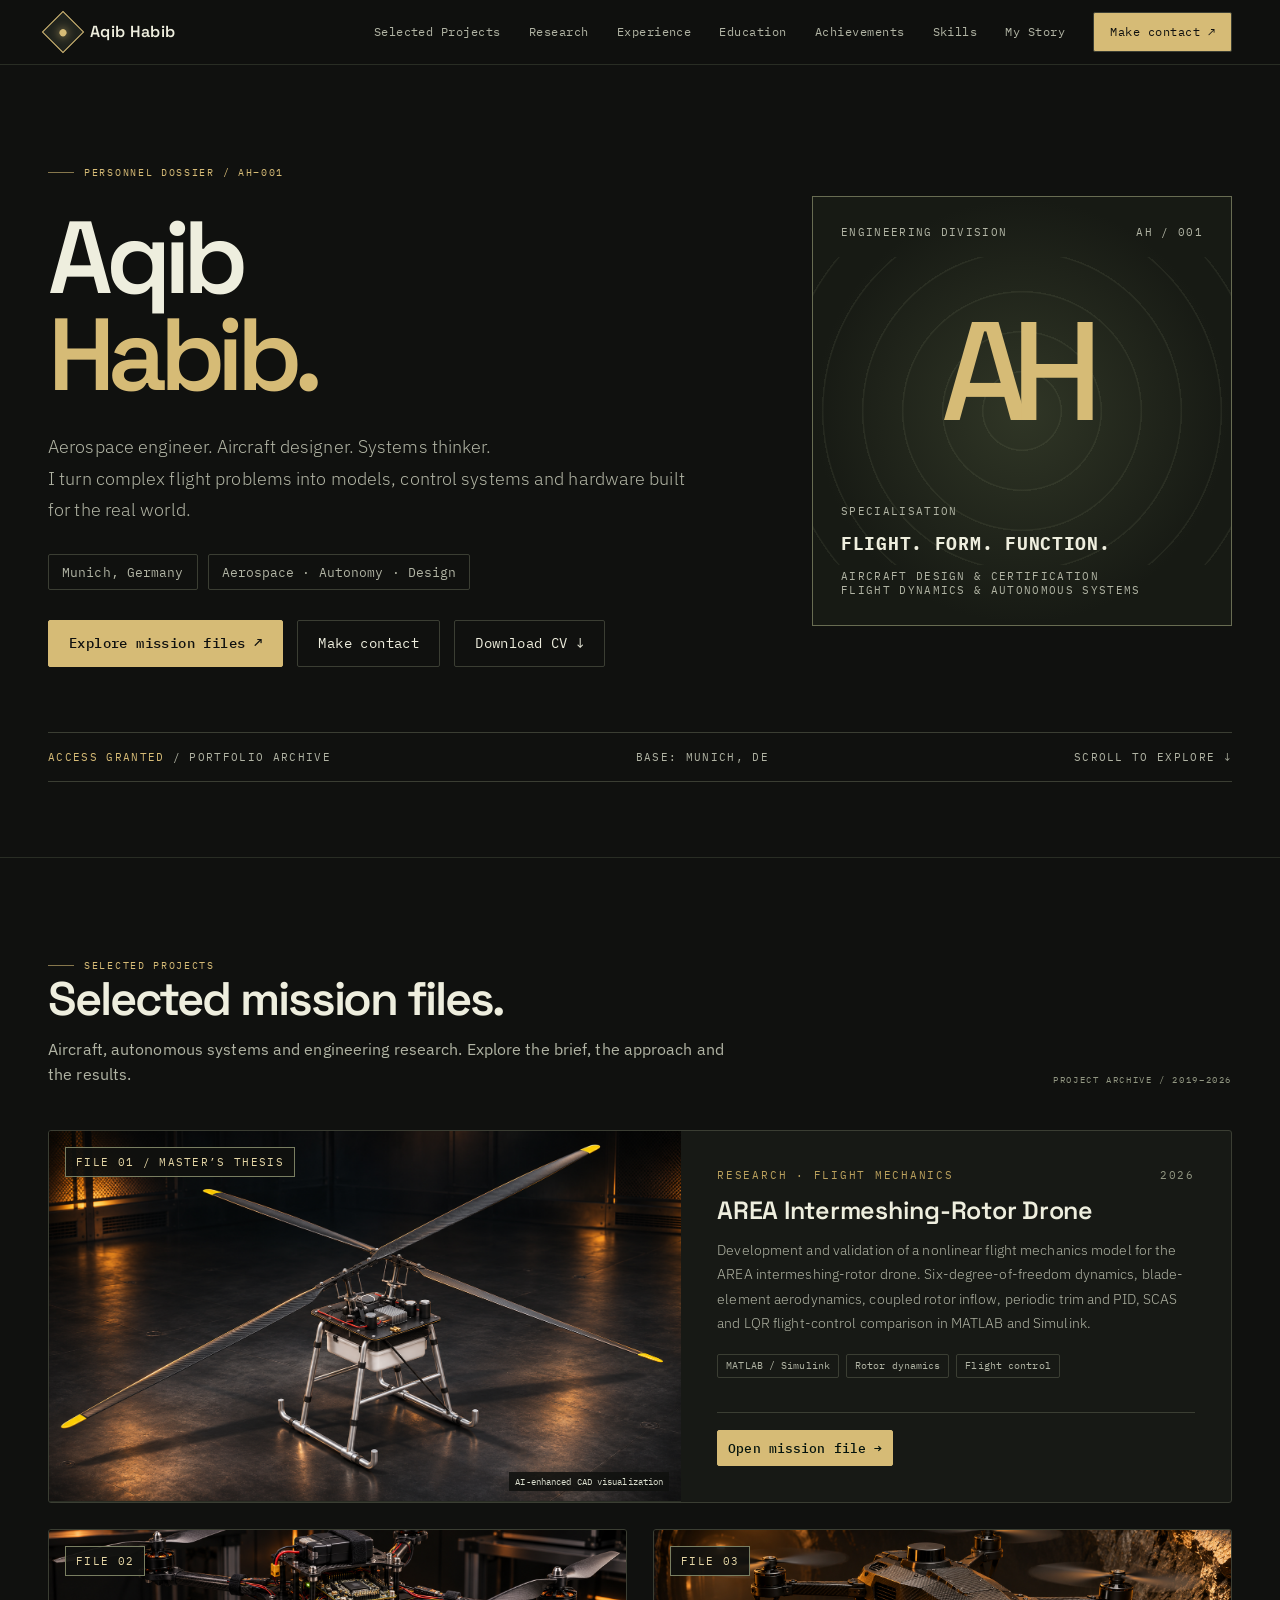
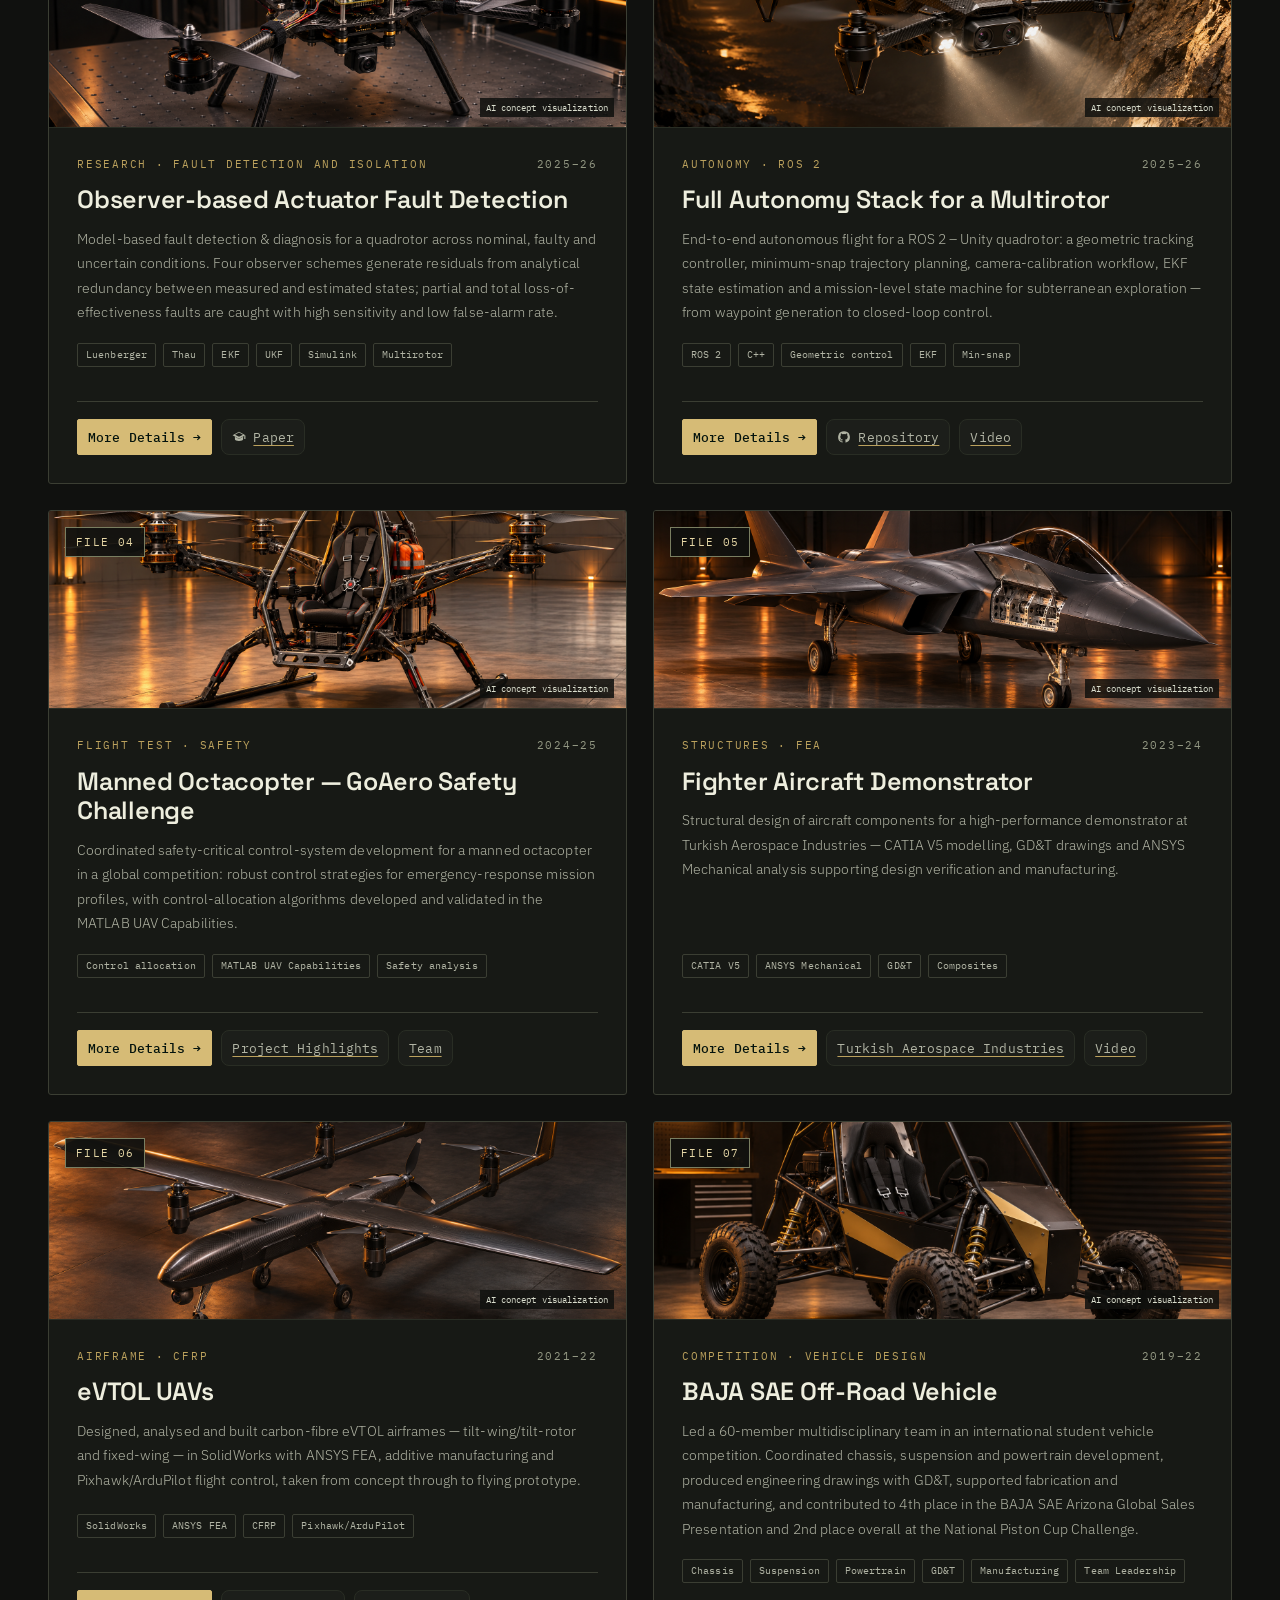
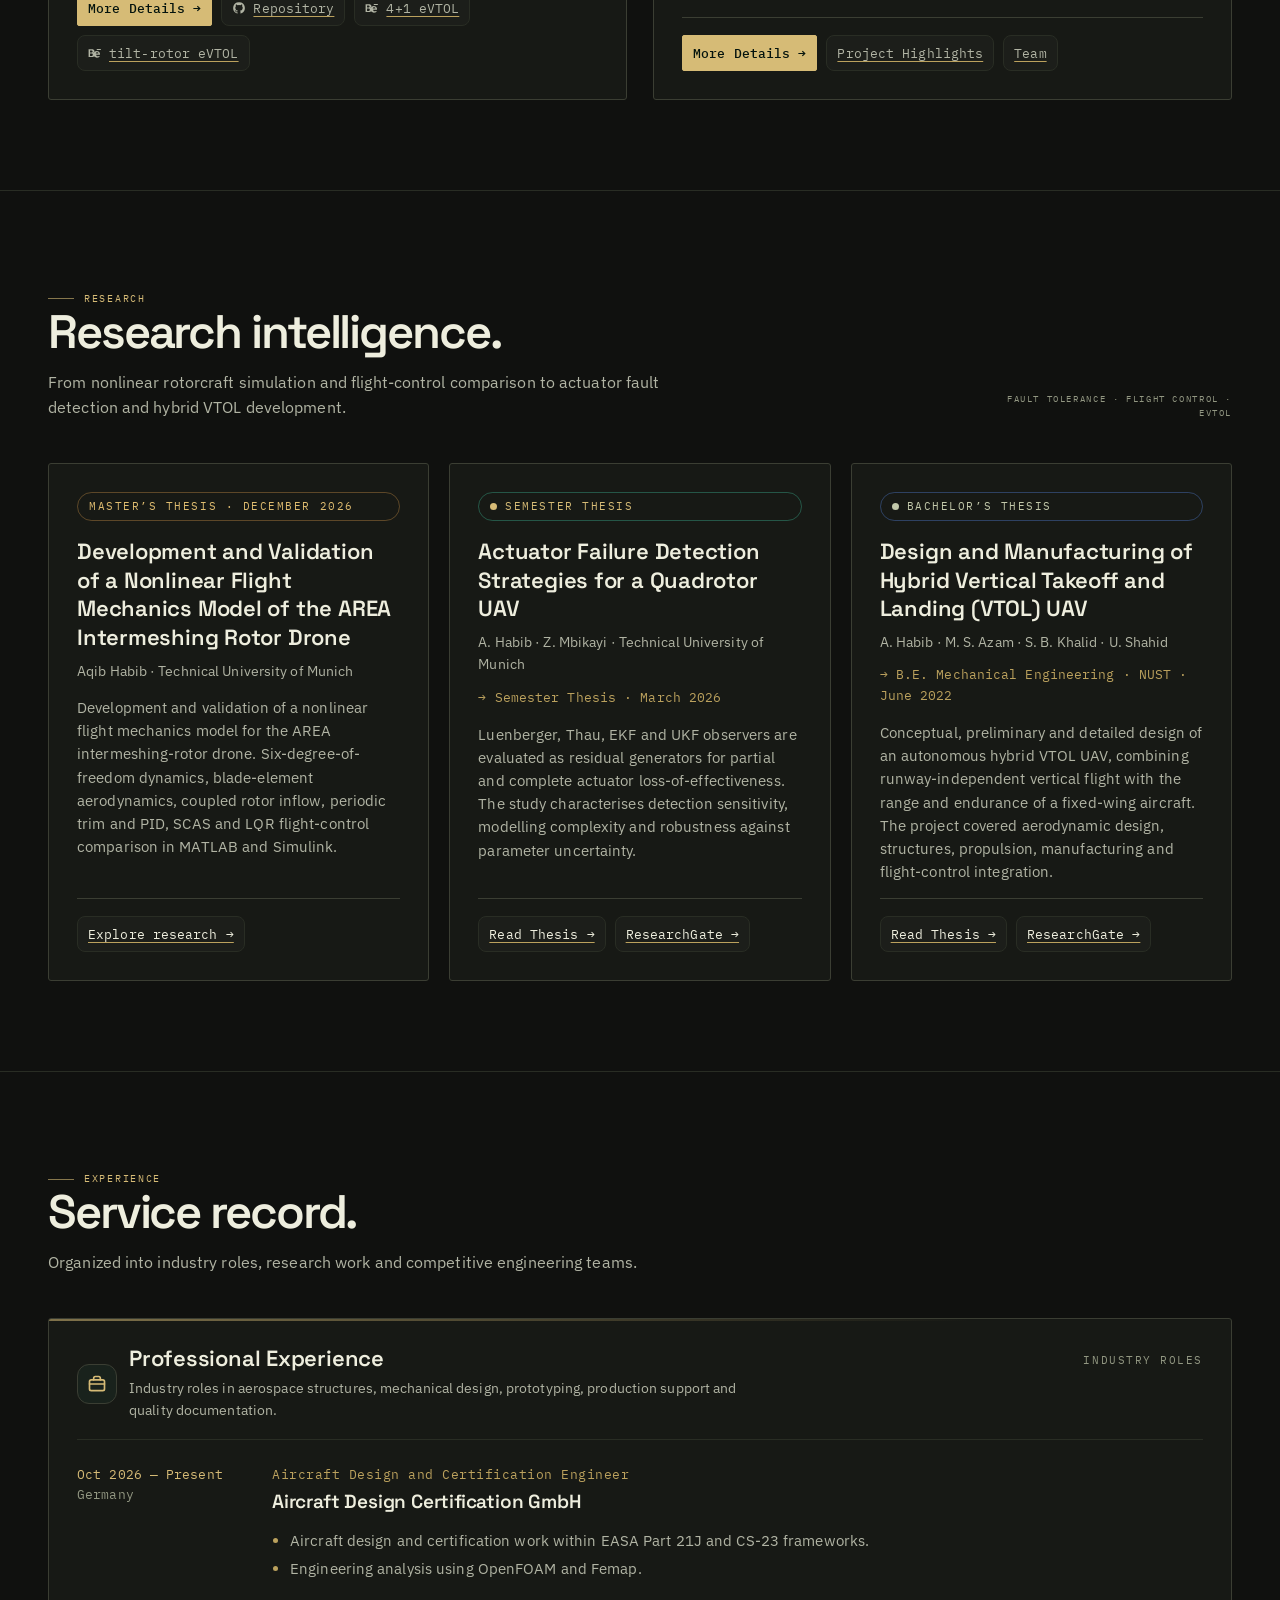
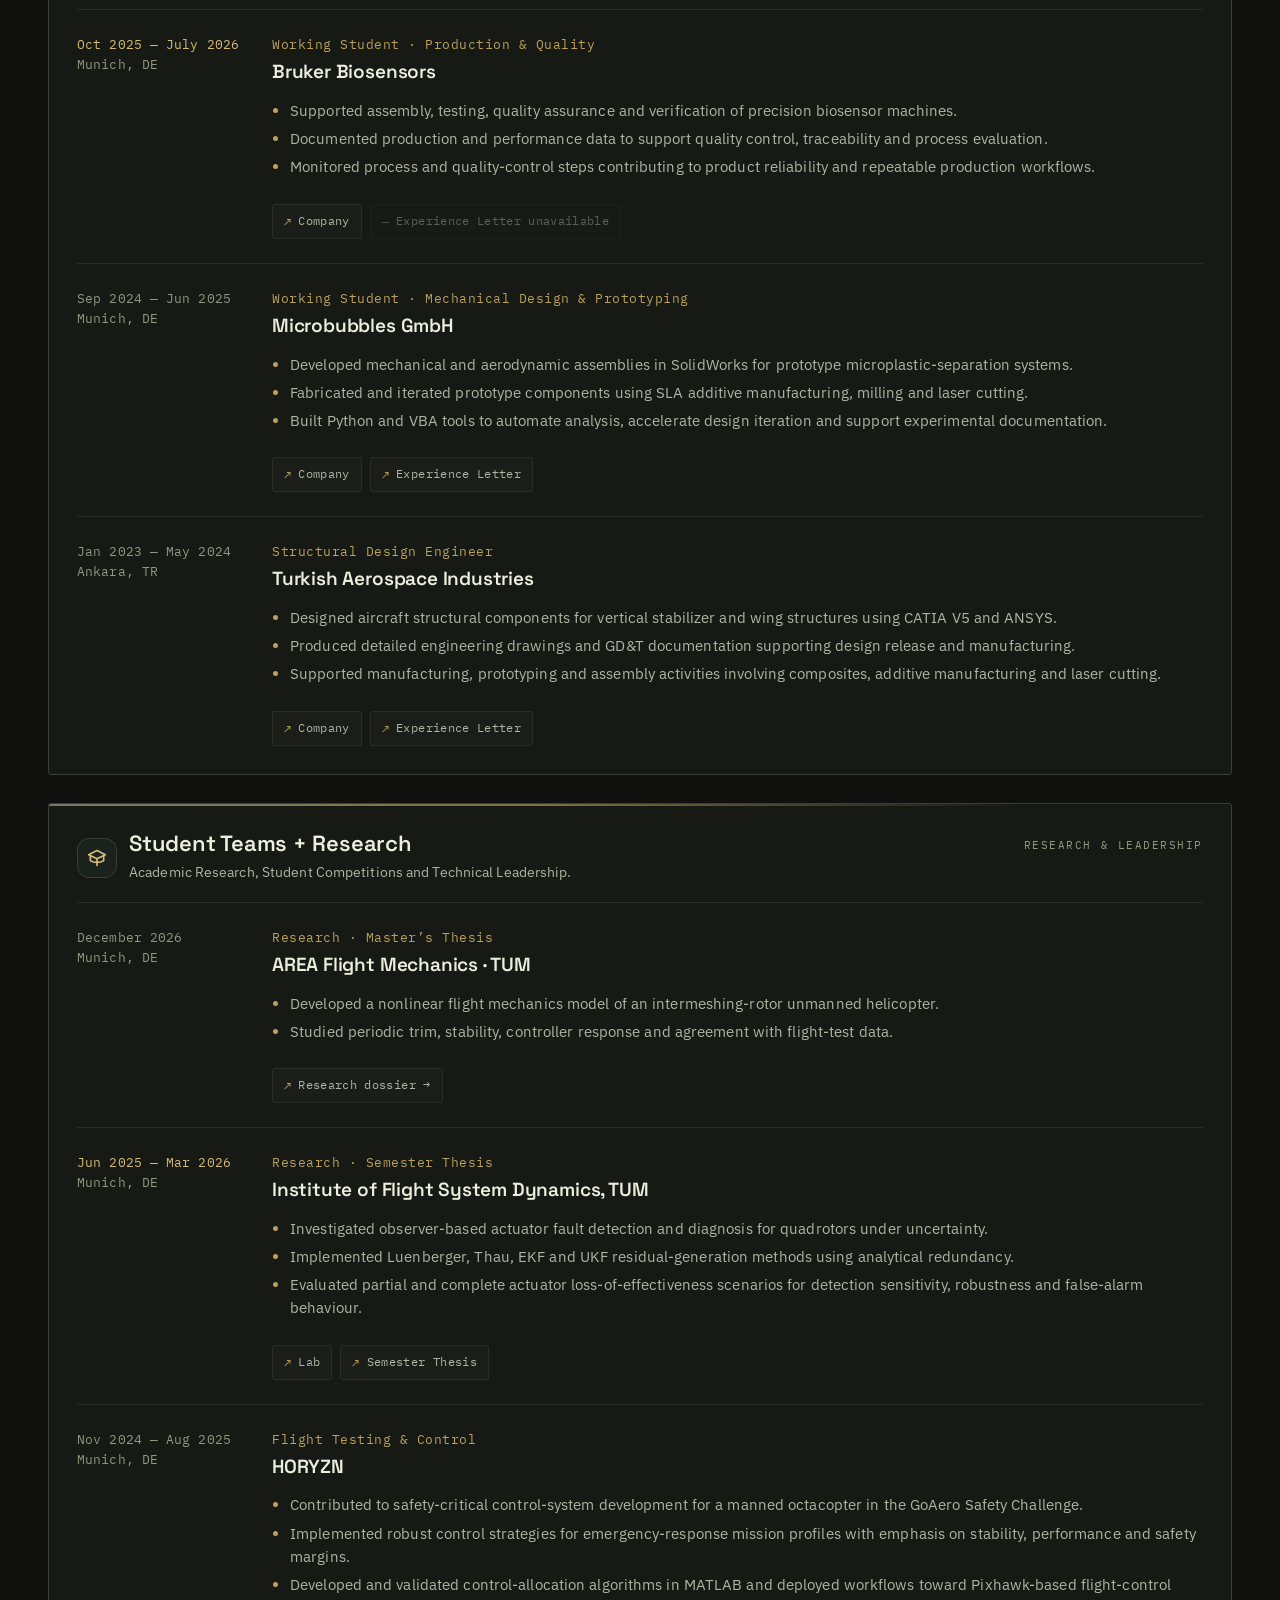
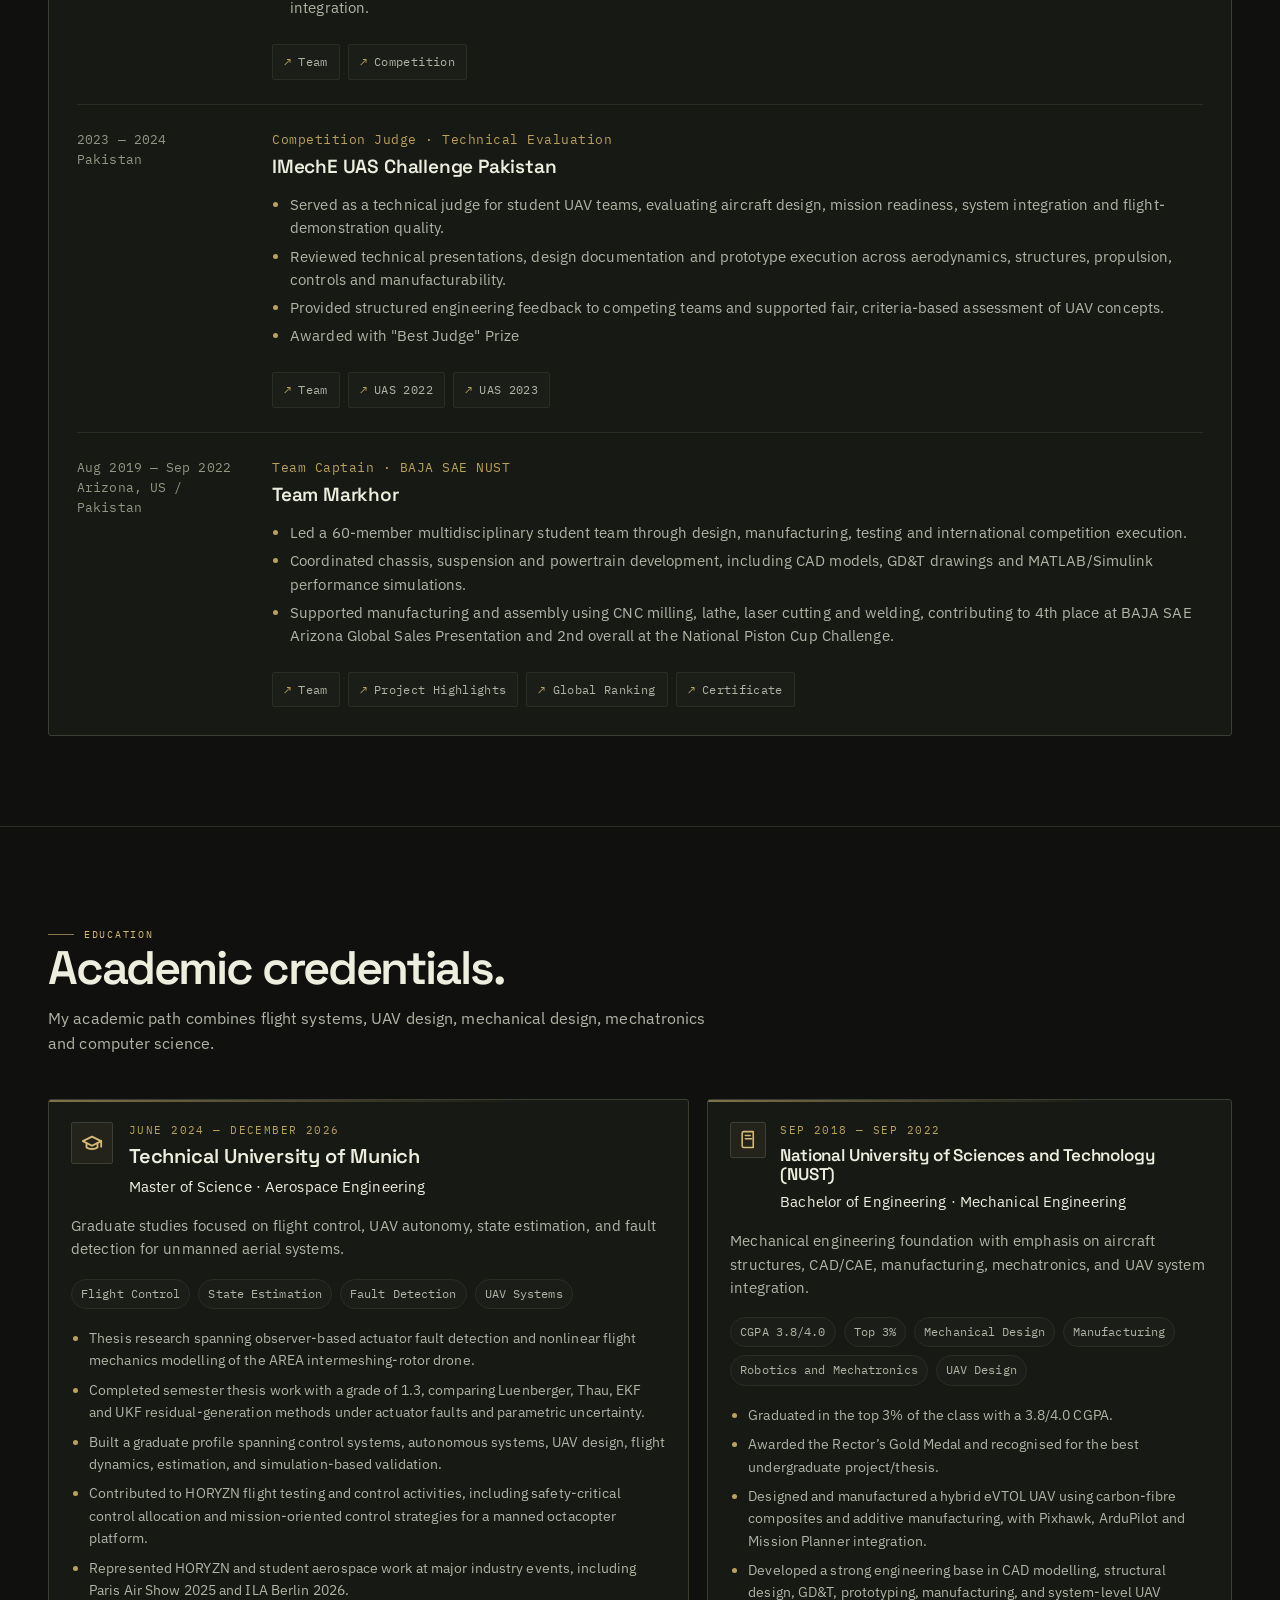
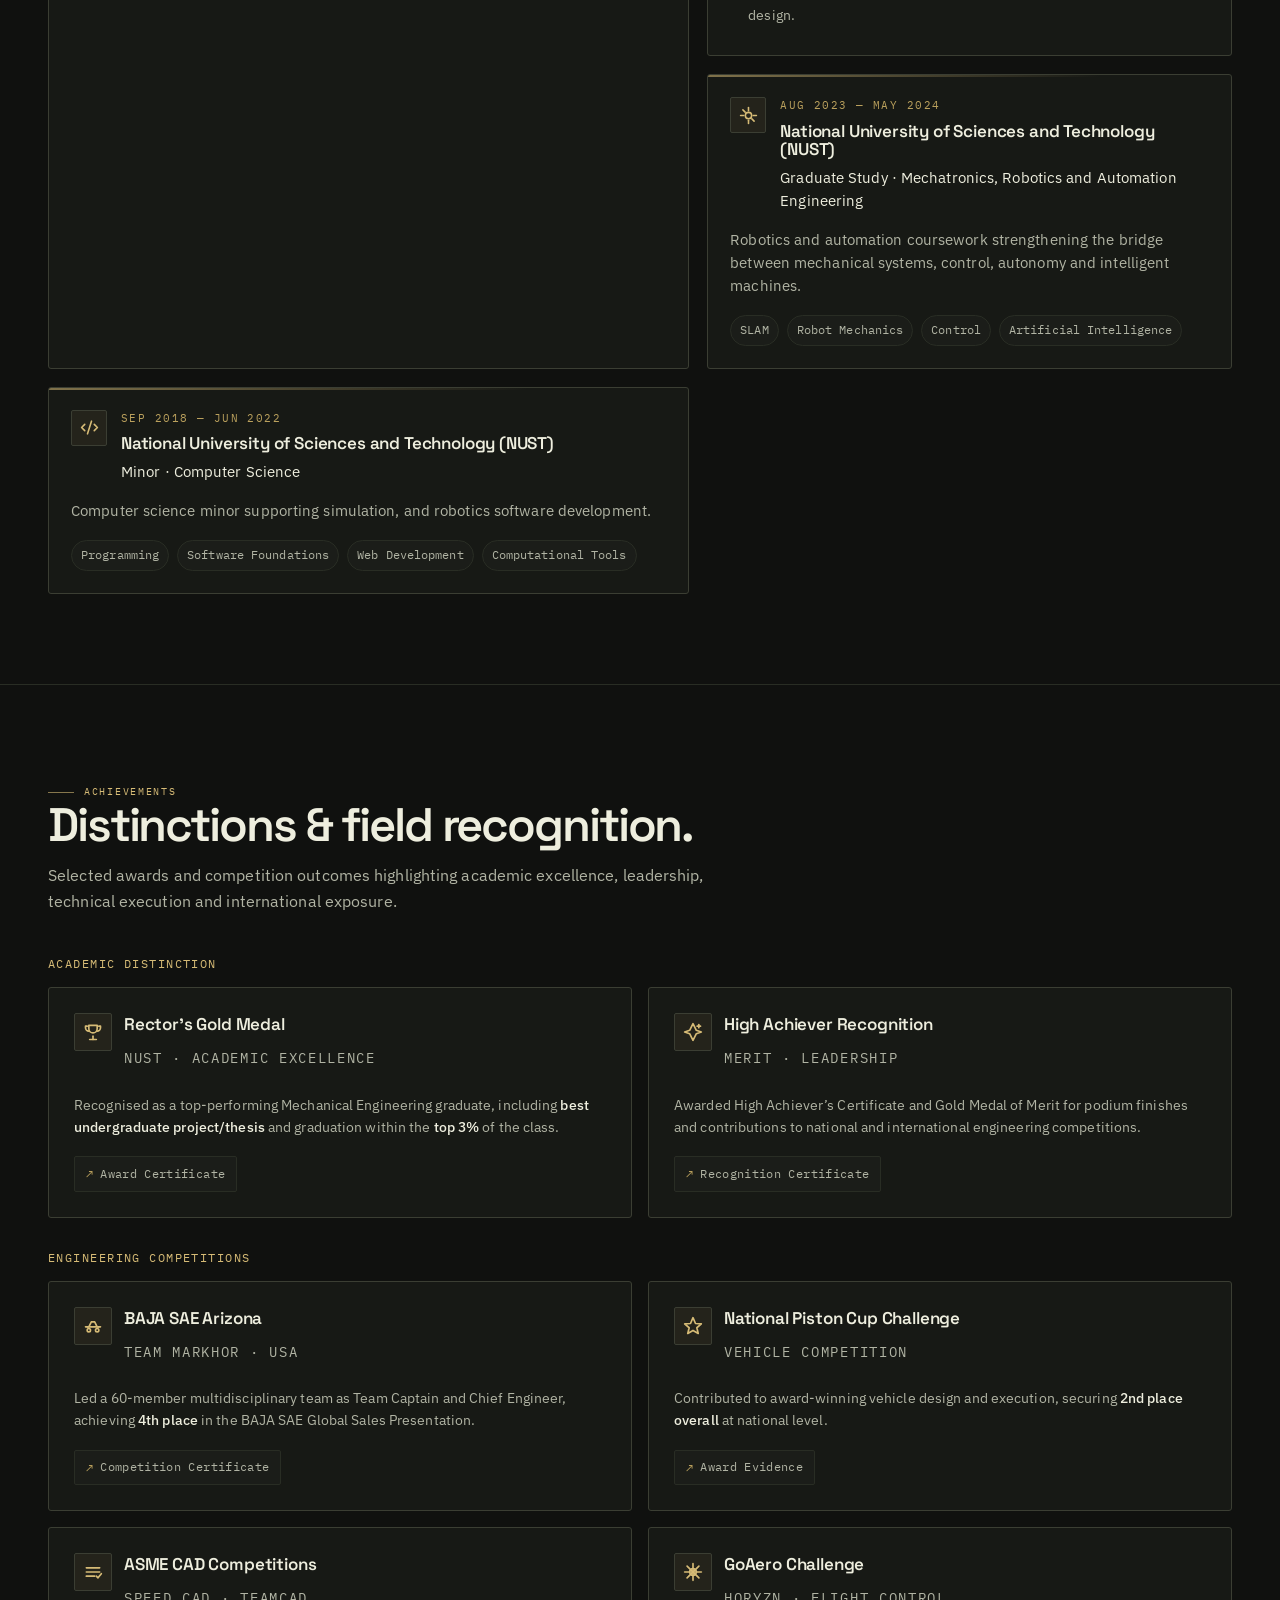
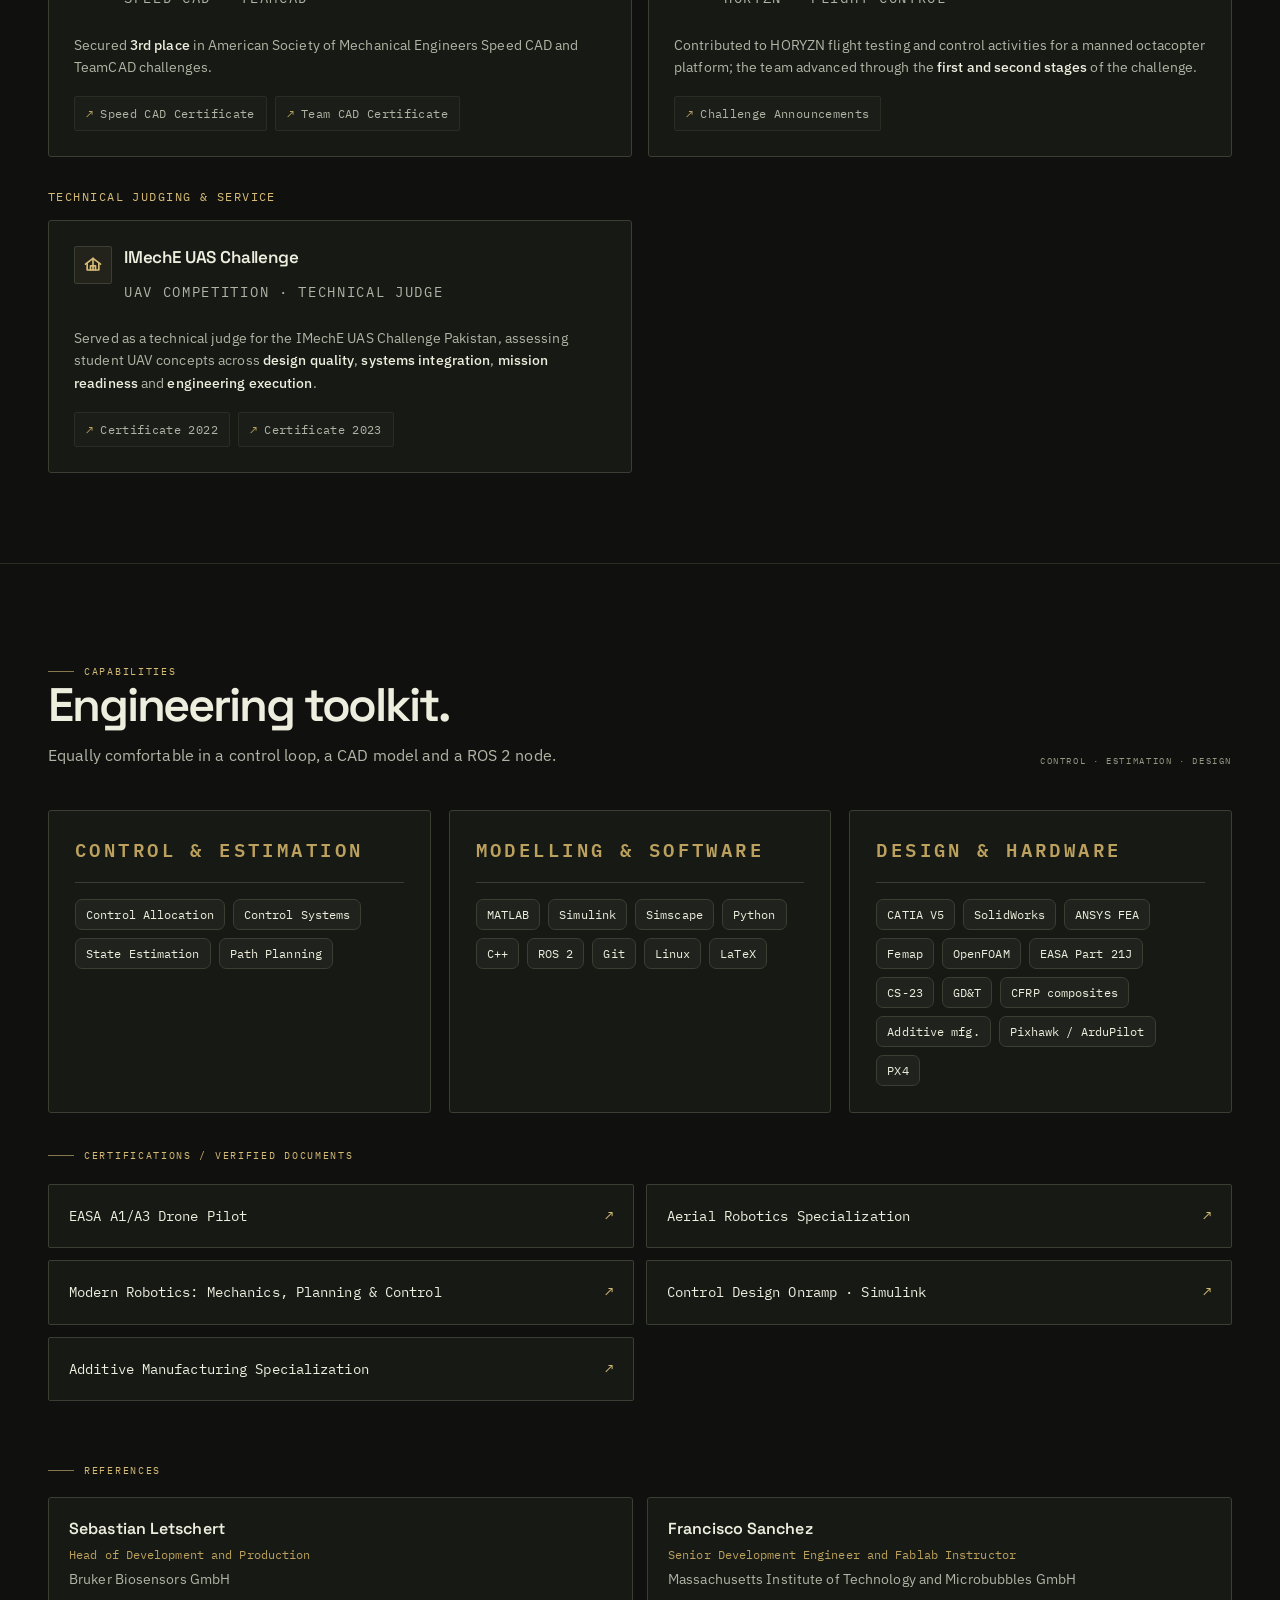
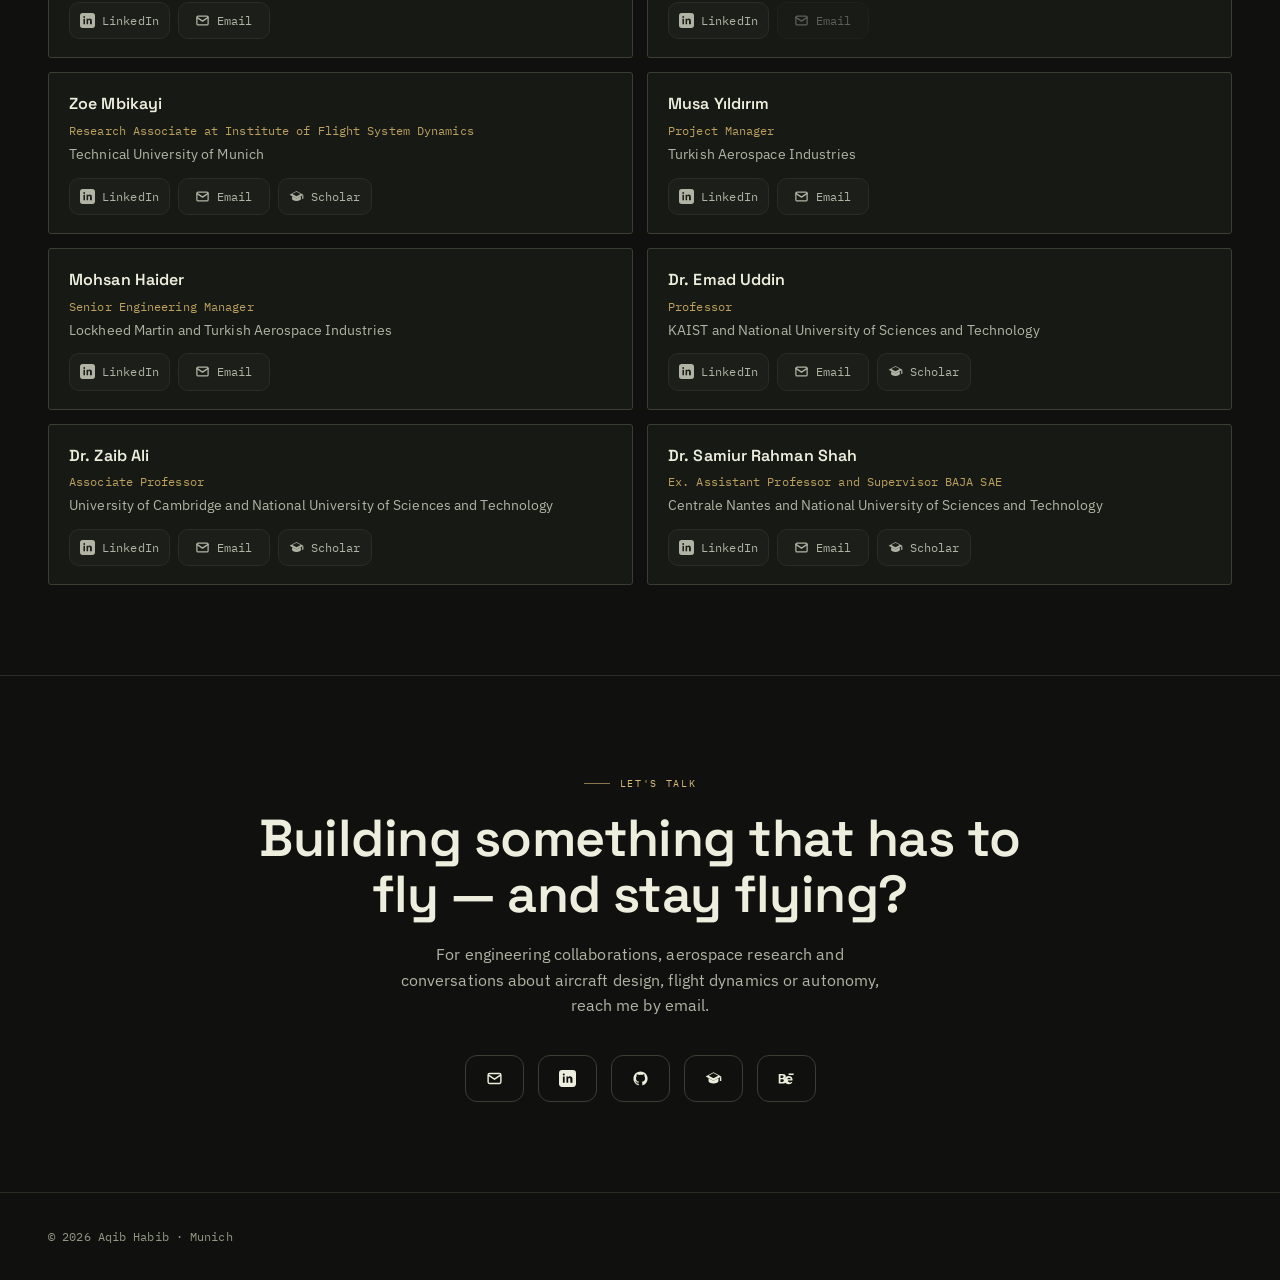
==== commit e30a6b49: "Redesign portfolio as an engineering dossier and add AREA thesis" ====
--- a/index.html
+++ b/index.html
@@ -4,12 +4,12 @@
 <meta charset="utf-8" />
 <meta name="viewport" content="width=device-width, initial-scale=1" />
 <link rel="icon" type="image/png" sizes="32x32" href="assets/favicon.png">
-<title>Aqib Habib — Autonomous Systems</title>
-<meta name="description" content="Aqib Habib — Aerospace engineer (M.Sc., TU Munich). Observer-based fault detection, flight control, and autonomy for unmanned aircraft. Research at the Institute of Flight System Dynamics." />
+<title>Aqib Habib — Engineering Dossier</title>
+<meta name="description" content="Aqib Habib — Aircraft design and certification engineer. Explore aerospace projects, flight dynamics, autonomous systems and research at the Technical University of Munich." />
 
 <!-- Open Graph -->
 <meta property="og:title" content="Aqib Habib — Autonomous Systems and Flight Control" />
-<meta property="og:description" content="Aerospace engineer at TU Munich. I design the control loops, state estimators, and fault monitors that keep unmanned aircraft flying." />
+<meta property="og:description" content="Aircraft design, certification, flight dynamics and autonomous systems. Explore the engineering portfolio of Aqib Habib." />
 <meta property="og:type" content="website" />
 
 <link rel="preconnect" href="https://fonts.googleapis.com">
@@ -131,29 +131,6 @@
 .btn.primary:hover{box-shadow:0 0 34px rgba(69,227,184,.32);transform:translateY(-1px)}
 .btn.ghost:hover{border-color:var(--signal);color:var(--signal)}
 .btn svg{width:15px;height:15px}
-
-/* telemetry panel */
-.panel{
-  border:1px solid var(--line);border-radius:18px;background:
-    linear-gradient(180deg, var(--ink-2), var(--ink-1));
-  padding:16px;position:relative;overflow:hidden;
-  box-shadow:0 30px 80px -40px rgba(0,0,0,.8);
-}
-.panel-head{display:flex;align-items:center;justify-content:space-between;margin:2px 4px 12px}
-.panel-head .ttl{font-family:"IBM Plex Mono";font-size:11.5px;letter-spacing:.16em;color:var(--muted);text-transform:uppercase}
-.led{display:inline-flex;align-items:center;gap:8px;font-family:"IBM Plex Mono";font-size:11.5px;letter-spacing:.12em}
-.led .b{width:8px;height:8px;border-radius:50%;background:var(--signal);box-shadow:0 0 10px var(--signal);transition:.25s}
-.led.alert .b{background:var(--alert);box-shadow:0 0 12px var(--alert)}
-.led.alert{color:var(--alert)}
-canvas#scope{display:block;width:100%;height:230px;border-radius:12px;background:
-  linear-gradient(180deg,#0a141f,#0a1119);border:1px solid var(--line-soft)}
-.readouts{display:grid;grid-template-columns:repeat(3,1fr);gap:10px;margin-top:12px}
-.readout{border:1px solid var(--line-soft);border-radius:10px;padding:10px 12px;background:rgba(255,255,255,.012)}
-.readout .k{font-family:"IBM Plex Mono";font-size:10px;letter-spacing:.14em;color:var(--muted-2);text-transform:uppercase}
-.readout .v{font-family:"IBM Plex Mono";font-size:18px;color:var(--text);margin-top:3px}
-.readout .v.sig{color:var(--signal)}
-.readout .v.alert{color:var(--alert)}
-.panel-foot{font-family:"IBM Plex Mono";font-size:11px;color:var(--muted-2);margin:11px 5px 3px;line-height:1.5}
 
 /* marquee strip */
 .strip{border-top:1px solid var(--line-soft);border-bottom:1px solid var(--line-soft);margin-top:48px;background:var(--ink-1)}
@@ -684,6 +661,7 @@
   section{padding:64px 0}
 }
 </style>
+<link rel="stylesheet" href="assets/dossier.css">
 </head>
 <body>
 <a class="skip" href="#work">Skip to work</a>
@@ -704,7 +682,7 @@
       <a href="#achievements">Achievements</a>
       <a href="#skills">Skills</a>
       <a href="my-story.html">My Story</a>
-      <a class="nav-cta" href="#contact">Get in Touch →</a>
+      <a class="nav-cta" href="#contact">Make contact ↗</a>
     </nav>
     <button class="menu-btn" id="menuBtn" aria-label="Toggle menu" aria-expanded="false">
       <svg width="18" height="18" viewBox="0 0 24 24" fill="none" stroke="currentColor" stroke-width="2"><path d="M3 6h18M3 12h18M3 18h18"/></svg>
@@ -714,94 +692,24 @@
 
 <main id="top">
 
-<!-- ===================== HERO ===================== -->
-<section class="hero" style="border-top:none">
-  <div class="wrap">
-    <div class="hero-grid">
-      <div>
-        <span class="eyebrow">Technical University of Munich</span>
-        <!-- <span class="eyebrow">Institute of Flight System Dynamics · TU Munich</span> -->
-        <h1>Control Systems &amp; Mechanical Design for Autonomous Systems</h1>
-        <p class="lede">
-          I'm an aerospace engineer finishing my M.Sc. at TU Munich. I design the <b>control loops</b> that keep a vehicle stable, the <b>estimators</b> that tell it where it is, and the <b>fault monitors</b> that catch a failing actuator before it brings the UAV down. My work also connects deeply with <b>mechanical design</b> and <b>airframe structures</b>, from aerodynamic surfaces and lightweight composite assemblies to manufacturable UAV architectures that balance performance, reliability, and structural integrity.
-
-        </p>
-        <div class="id-row">
-          <span class="chip"><i></i>Munich, Germany</span>
-          <span class="chip"><i></i>M.Sc. Aerospace, TUM</span>
-        </div>
-        <div class="hero-cta">
-          <a class="btn primary" href="#work">
-            <svg viewBox="0 0 24 24" fill="none" stroke="currentColor" stroke-width="2"><path d="M5 12h14M13 6l6 6-6 6"/></svg>
-            Selected Projects
-          </a>
-          <a class="btn ghost" href="#contact">Contact Me</a>
-          <a class="btn ghost" href="assets/documents/Aqib_Habib_Resume_2026.pdf">Download CV</a>
-        </div>
-      </div>
-
-      <!-- SIGNATURE: live observer-based fault-detection monitor -->
-      <div class="panel" role="region" aria-label="Live demonstration of observer-based fault detection">
-        <div class="panel-head">
-          <span class="ttl">Observer · residual monitor</span>
-          <span class="led" id="tlmLed"><span class="b"></span><span id="tlmLedTxt">NOMINAL</span></span>
-        </div>
-        <canvas id="scope" width="520" height="230" role="img"
-          aria-label="A residual signal trace that stays near zero, spikes when an actuator fault is injected, crosses a detection threshold, and is flagged as a detected fault."></canvas>
-        <div class="readouts">
-          <div class="readout"><div class="k">Residual ‖r‖</div><div class="v sig" id="tlmResid">0.04</div></div>
-          <div class="readout"><div class="k">Threshold</div><div class="v" id="tlmThresh">0.55</div></div>
-          <div class="readout"><div class="k">Status</div><div class="v" id="tlmStatus">healthy</div></div>
-        </div>
-        <p class="panel-foot">
-          Live: an observer estimates the vehicle state; the residual between measured and estimated
-          output stays near zero until an actuator degrades. When it crosses the threshold, the fault is flagged.
-          This is the core of my thesis.
-        </p>
-      </div>
-    </div>
-  </div>
-
-  <!-- marquee -->
-  <!-- <div class="strip" aria-hidden="true">
-    <div class="wrap"><div class="strip-inner"><div class="strip-track" id="track">
-      <span>Control Systems</span>
-      <span>State Estimation</span>
-      <span>ROS 2 · <b>C++</b></span><span>MATLAB / Simulink</span><span>Mechanical Development</span>
-    </div></div></div>
-  </div> -->
-</section>
-
+<section class="hero" style="border-top:none"><div class="wrap"><div class="hero-grid"><div><span class="eyebrow">Personnel dossier / AH–001</span><h1>Aqib<span>Habib.</span></h1><p class="lede">Aerospace engineer. Aircraft designer. Systems thinker.<br>I turn complex flight problems into models, control systems and hardware built for the real world.</p><div class="id-row"><span class="chip">Munich, Germany</span><span class="chip">Aerospace · Autonomy · Design</span></div><div class="hero-cta"><a class="btn primary" href="#work">Explore mission files ↗</a><a class="btn ghost" href="#contact">Make contact</a><a class="btn ghost" href="assets/documents/Aqib_Habib_Resume_2026.pdf">Download CV ↓</a></div></div><aside class="dossier-id" aria-label="Engineer profile"><div class="file-label"><span>Engineering division</span><span>AH / 001</span></div><div class="monogram" aria-hidden="true">AH</div><div class="id-bottom"><span>Specialisation</span><strong>Flight. Form. Function.</strong><span>Aircraft design &amp; certification<br>Flight dynamics &amp; autonomous systems</span></div></aside></div><div class="access-bar"><span><b>ACCESS GRANTED</b> / Portfolio archive</span><span>BASE: MUNICH, DE</span><span>SCROLL TO EXPLORE ↓</span></div></div></section>
 <!-- ===================== WORK ===================== -->
 <section id="work">
   <div class="wrap">
     <div class="sec-head reveal">
       <div>
         <span class="eyebrow">Selected Projects</span>
-        <h2>Things I've Designed, Modelled and Flown.</h2>
-        <p>A mix of research, autonomy software and mechanical engineering.</p>
+        <h2>Selected mission files.</h2>
+        <p>Aircraft, autonomous systems and engineering research. Explore the brief, the approach and the results.</p>
       </div>
-      <div class="tag">TOP PROJECTS · 2019–2026</div>
+      <div class="tag">PROJECT ARCHIVE / 2019–2026</div>
     </div>
 
-    <div class="work-grid">
+    <div class="work-grid"><article class="card reveal"><div class="thumb"><img src="assets/images/area.png" alt="AI-enhanced visualization of the AREA intermeshing-rotor research drone" width="2048" height="1152" loading="lazy"><span class="mission-number">FILE 01 / MASTER’S THESIS</span><span class="image-note">AI-enhanced CAD visualization</span></div><div class="card-body"><div class="kicker"><span>Research · Flight mechanics</span><span class="yr">2026</span></div><h3>AREA Intermeshing-Rotor Drone</h3><p>Development and validation of a nonlinear flight mechanics model for the AREA intermeshing-rotor drone. Six-degree-of-freedom dynamics, blade-element aerodynamics, coupled rotor inflow, periodic trim and PID, SCAS and LQR flight-control comparison in MATLAB and Simulink.</p><div class="stack"><b>MATLAB / Simulink</b><b>Rotor dynamics</b><b>Flight control</b></div><div class="card-links"><a class="detail-link" href="projects/area-drone.html">Open mission file →</a></div></div></article>
 
       <!-- 1: FDI -->
       <article class="card reveal">
-        <div class="thumb">
-          <svg viewBox="0 0 520 200" preserveAspectRatio="xMidYMid meet" aria-hidden="true">
-  <defs><linearGradient id="fdiTrace" x1="0" y1="0" x2="1" y2="0"><stop offset="0" stop-color="#45E3B8"/><stop offset="1" stop-color="#9ffff1"/></linearGradient></defs>
-  <text x="28" y="30" font-family="IBM Plex Mono,monospace" font-size="10" letter-spacing=".06em" fill="#E7EEF8">OBSERVER · RESIDUAL MONITOR</text>
-  <g stroke="#1b3148" stroke-width="1" opacity=".7"><line x1="28" y1="64" x2="492" y2="64"/><line x1="28" y1="98" x2="492" y2="98"/><line x1="28" y1="132" x2="492" y2="132"/><line x1="28" y1="166" x2="492" y2="166"/></g>
-  <line x1="28" y1="92" x2="492" y2="92" stroke="#FFB454" stroke-width="1.4" stroke-dasharray="6 7" opacity=".85" class="dash-slow"/>
-  <text x="424" y="86" font-family="IBM Plex Mono,monospace" font-size="10" letter-spacing=".06em" fill="#9fb1cb">threshold</text>
-  <path d="M28 158 C70 156 96 159 128 154 C158 150 176 158 204 153 C224 150 236 156 252 120 C262 98 270 58 288 56 C304 54 314 92 330 122 C350 156 384 156 416 153 C446 150 470 156 492 155" fill="none" stroke="url(#fdiTrace)" stroke-width="2.6" stroke-linecap="round" stroke-linejoin="round" class="glow-fill"/>
-  <circle cx="270" cy="92" r="4.5" fill="#FFB454" class="pulse-dot"/>
-  <circle cx="270" cy="92" r="11" fill="none" stroke="#FFB454" stroke-width="1.2" opacity=".55" class="pulse-dot"/>
-  <text x="276" y="50" font-family="IBM Plex Mono,monospace" font-size="10" letter-spacing=".06em" fill="#9fb1cb">fault</text>
-  
-</svg>
-        </div>
+        <div class="thumb"><img src="assets/images/fault-detection.png" alt="AI concept visualization for quadrotor fault-detection research" width="2048" height="1152" loading="lazy"><span class="mission-number">FILE 02</span><span class="image-note">AI concept visualization</span></div>
         <div class="card-body">
           <div class="kicker"><span>Research · Fault Detection and Isolation</span><span class="yr">2025–26</span></div>
           <h3>Observer-based Actuator Fault Detection</h3>
@@ -819,21 +727,7 @@
 
       <!-- 2: ROS2 autonomy -->
       <article class="card reveal">
-        <div class="thumb">
-          <svg viewBox="0 0 520 200" preserveAspectRatio="xMidYMid meet" aria-hidden="true">
-  <text x="28" y="30" font-family="IBM Plex Mono,monospace" font-size="10" letter-spacing=".06em" fill="#E7EEF8">AUTONOMY · MISSION PIPELINE</text>
-  <path d="M48 158 C150 158 168 78 252 78 C330 78 348 120 410 112 L484 92" fill="none" stroke="#5B8DEF" stroke-width="2" stroke-dasharray="6 7" opacity=".75" class="dash"/>
-  <path d="M48 158 C150 158 168 80 252 80 C330 80 348 122 412 116 L484 96" fill="none" stroke="#45E3B8" stroke-width="2.6" stroke-linecap="round" stroke-linejoin="round" class="glow-fill"/>
-  <g fill="#0e1c2a" stroke="#45E3B8" stroke-width="1.6"><circle cx="48" cy="158" r="6"/><circle cx="160" cy="106" r="5"/><circle cx="356" cy="92" r="5"/><circle cx="484" cy="96" r="6"/></g>
-  <g transform="translate(252 79)">
-    <g stroke="#21405c" stroke-width="2.2"><line x1="-16" y1="0" x2="16" y2="0"/><line x1="0" y1="-12" x2="0" y2="12"/></g>
-    <g fill="#0e1c2a" stroke="#45E3B8" stroke-width="1.5" class="spin"><circle cx="-16" cy="0" r="6"/><circle cx="16" cy="0" r="6"/><circle cx="0" cy="-12" r="6"/><circle cx="0" cy="12" r="6"/></g>
-    <rect x="-7" y="-7" width="14" height="14" rx="3" fill="#0e1c2a" stroke="#5B8DEF" stroke-width="1.4"/>
-  </g>
-  <text x="36" y="176" font-family="IBM Plex Mono,monospace" font-size="10" letter-spacing=".06em" fill="#9fb1cb">start</text>
-  <text x="462" y="86" font-family="IBM Plex Mono,monospace" font-size="10" letter-spacing=".06em" fill="#9fb1cb">goal</text>
-</svg>
-        </div>
+        <div class="thumb"><img src="assets/images/autonomy.png" alt="AI concept visualization for multirotor autonomy in a subterranean environment" width="2048" height="1152" loading="lazy"><span class="mission-number">FILE 03</span><span class="image-note">AI concept visualization</span></div>
         <div class="card-body">
           <div class="kicker"><span>Autonomy · ROS 2</span><span class="yr">2025–26</span></div>
           <h3>Full Autonomy Stack for a Multirotor</h3>
@@ -852,36 +746,12 @@
 
 <!-- 3: HORYZN -->
       <article class="card reveal">
-        <div class="thumb">
-          <svg viewBox="0 0 520 200" preserveAspectRatio="xMidYMid meet" aria-hidden="true">
-  <text x="28" y="30" font-family="IBM Plex Mono,monospace" font-size="10" letter-spacing=".06em" fill="#E7EEF8">MANNED OCTACOPTER</text>
-  <g transform="translate(260 112)">
-    <circle cx="0" cy="0" r="76" fill="none" stroke="#162f45" stroke-width="1" opacity=".7"/>
-    <circle cx="0" cy="0" r="44" fill="none" stroke="#162f45" stroke-width="1" opacity=".55"/>
-    <g stroke="#21405c" stroke-width="2.6" fill="none">
-      <line x1="0" y1="0" x2="0" y2="-54"/><line x1="0" y1="0" x2="0" y2="54"/><line x1="0" y1="0" x2="-54" y2="0"/><line x1="0" y1="0" x2="54" y2="0"/>
-      <line x1="0" y1="0" x2="-38" y2="-38"/><line x1="0" y1="0" x2="38" y2="-38"/><line x1="0" y1="0" x2="-38" y2="38"/><line x1="0" y1="0" x2="38" y2="38"/>
-    </g>
-    <g fill="#0e1c2a" stroke="#45E3B8" stroke-width="1.6">
-      <g class="spin"><circle cx="0" cy="-54" r="10"/><path d="M-7-61L7-47M7-61L-7-47"/></g>
-      <g class="spin"><circle cx="0" cy="54" r="10"/><path d="M-7 47L7 61M7 47L-7 61"/></g>
-      <g class="spin"><circle cx="-54" cy="0" r="10"/><path d="M-61-7L-47 7M-47-7L-61 7"/></g>
-      <g class="spin"><circle cx="54" cy="0" r="10"/><path d="M47-7L61 7M61-7L47 7"/></g>
-      <g class="spin"><circle cx="-38" cy="-38" r="10"/><path d="M-45-45L-31-31M-31-45L-45-31"/></g>
-      <g class="spin"><circle cx="38" cy="-38" r="10"/><path d="M31-45L45-31M45-45L31-31"/></g>
-      <g class="spin"><circle cx="-38" cy="38" r="10"/><path d="M-45 31L-31 45M-31 31L-45 45"/></g>
-      <g class="spin"><circle cx="38" cy="38" r="10"/><path d="M31 31L45 45M45 31L31 45"/></g>
-    </g>
-    <rect x="-15" y="-15" width="30" height="30" rx="6" fill="#0e1c2a" stroke="#5B8DEF" stroke-width="1.6"/>
-  </g>
-  <!-- <text x="28" y="188" font-family="IBM Plex Mono,monospace" font-size="10" letter-spacing=".06em" fill="#9fb1cb">control allocation · fault tolerance</text> -->
-</svg>
-        </div>
+        <div class="thumb"><img src="assets/images/octacopter.png" alt="AI concept visualization for an experimental rescue octacopter" width="2048" height="1152" loading="lazy"><span class="mission-number">FILE 04</span><span class="image-note">AI concept visualization</span></div>
         <div class="card-body">
           <div class="kicker"><span>Flight test · Safety</span><span class="yr">2024–25</span></div>
           <h3>Manned Octacopter — GoAero Safety Challenge</h3>
-          <p>Coordinated safety-critical control-system development for a manned octacopter in a global competition: robust control strategies for emergency-response mission profiles, with control-allocation algorithms developed and validated in the MATLAB UAV Toolbox.</p>
-          <div class="stack"><b>Control allocation</b><b>MATLAB UAV Toolbox</b><b>Safety analysis</b></div>
+          <p>Coordinated safety-critical control-system development for a manned octacopter in a global competition: robust control strategies for emergency-response mission profiles, with control-allocation algorithms developed and validated in the MATLAB UAV Capabilities.</p>
+          <div class="stack"><b>Control allocation</b><b>MATLAB UAV Capabilities</b><b>Safety analysis</b></div>
           <div class="card-links">
             <a class="detail-link" href="projects/manned-octacopter.html">More Details →</a>
             <a class="muted" href="https://www.ed.tum.de/en/ed/news-single-view-start/article/horyzn-secures-global-victory-in-goaero-mission/" target="_blank" rel="noopener">Project Highlights</a>
@@ -890,27 +760,11 @@
         </div>
       </article>
 
-      
+
 
       <!-- 4: Structures -->
       <article class="card reveal">
-        <div class="thumb">
-          <svg viewBox="0 0 520 200" preserveAspectRatio="xMidYMid meet" aria-hidden="true">
-  <defs><linearGradient id="stress4" x1="0" y1="0" x2="1" y2="0"><stop offset="0" stop-color="#ff5a52"/><stop offset="0.25" stop-color="#FFB454"/><stop offset="0.55" stop-color="#7fe07a"/><stop offset="0.8" stop-color="#45E3B8"/><stop offset="1" stop-color="#5B8DEF"/></linearGradient>
-  <clipPath id="wc4"><path d="M60 150 L470 74 L486 96 L84 170 Z"/></clipPath></defs>
-  <text x="28" y="30" font-family="IBM Plex Mono,monospace" font-size="10" letter-spacing=".06em" fill="#E7EEF8">STRUCTURES · LOAD PATHS</text>
-  <rect x="360" y="40" width="120" height="9" rx="3" fill="url(#stress4)"/>
-  <text x="360" y="37" font-family="IBM Plex Mono,monospace" font-size="8.5" letter-spacing=".06em" fill="#9fb1cb">σmax</text><text x="454" y="37" font-family="IBM Plex Mono,monospace" font-size="8.5" letter-spacing=".06em" fill="#9fb1cb">σmin</text>
-  <path d="M60 150 L470 74 L486 96 L84 170 Z" fill="url(#stress4)" opacity="0.9"/>
-  <g clip-path="url(#wc4)" stroke="#0a1119" stroke-width="0.7" opacity="0.45">
-    <line x1="110" y1="50" x2="150" y2="185"/><line x1="160" y1="44" x2="200" y2="179"/><line x1="210" y1="38" x2="250" y2="173"/><line x1="260" y1="32" x2="300" y2="167"/><line x1="310" y1="26" x2="350" y2="161"/><line x1="360" y1="20" x2="400" y2="155"/><line x1="410" y1="14" x2="450" y2="149"/>
-    <line x1="40" y1="120" x2="500" y2="48"/><line x1="50" y1="142" x2="500" y2="70"/><line x1="60" y1="164" x2="500" y2="92"/>
-  </g>
-  <path d="M60 150 L470 74 L486 96 L84 170 Z" fill="none" stroke="#cfe0ef" stroke-width="1" opacity=".55"/>
-  <circle cx="96" cy="156" r="13" fill="#FFB454" opacity=".22"/><circle cx="96" cy="156" r="6" fill="#FFB454" opacity=".55" class="pulse-dot"/>
-  <!-- <text x="28" y="188" font-family="IBM Plex Mono,monospace" font-size="10" letter-spacing=".06em" fill="#9fb1cb">CATIA V5 · GD&amp;T · ANSYS Mechanical</text> -->
-</svg>
-        </div>
+        <div class="thumb"><img src="assets/images/fighter.png" alt="AI concept visualization for a fighter aircraft demonstrator" width="2048" height="1152" loading="lazy"><span class="mission-number">FILE 05</span><span class="image-note">AI concept visualization</span></div>
         <div class="card-body">
           <div class="kicker"><span>Structures · FEA</span><span class="yr">2023–24</span></div>
           <h3>Fighter Aircraft Demonstrator</h3>
@@ -924,30 +778,10 @@
         </div>
       </article>
 
-  
+
 <!-- 5: eVTOL airframe -->
       <article class="card reveal">
-        <div class="thumb">
-          <svg viewBox="0 0 520 200" preserveAspectRatio="xMidYMid meet" aria-hidden="true">
-  <text x="28" y="30" font-family="IBM Plex Mono,monospace" font-size="10" letter-spacing=".06em" fill="#E7EEF8">eVTOL UAV · AIRFRAME</text>
-  <g transform="translate(0 6)">
-    <g stroke="#21405c" stroke-width="3" fill="none"><line x1="200" y1="80" x2="260" y2="104"/><line x1="320" y1="80" x2="260" y2="104"/><line x1="200" y1="140" x2="260" y2="108"/><line x1="320" y1="140" x2="260" y2="108"/></g>
-    <rect x="251" y="74" width="18" height="74" rx="9" fill="#0e1c2a" stroke="#45E3B8" stroke-width="1.6"/>
-    <path d="M251 104 L150 97 L150 113 L251 118 Z" fill="#0e1c2a" stroke="#45E3B8" stroke-width="1.5"/>
-    <path d="M269 104 L370 97 L370 113 L269 118 Z" fill="#0e1c2a" stroke="#45E3B8" stroke-width="1.5"/>
-    <path d="M255 78 L236 70 L236 78 L255 84 Z" fill="#0e1c2a" stroke="#45E3B8" stroke-width="1.3"/>
-    <path d="M265 78 L284 70 L284 78 L265 84 Z" fill="#0e1c2a" stroke="#45E3B8" stroke-width="1.3"/>
-    <g fill="#0e1c2a" stroke="#45E3B8" stroke-width="1.6">
-      <g class="spin"><circle cx="200" cy="80" r="15"/><path d="M189 69L211 91M211 69L189 91"/></g>
-      <g class="spin"><circle cx="320" cy="80" r="15"/><path d="M309 69L331 91M331 69L309 91"/></g>
-      <g class="spin"><circle cx="200" cy="140" r="15"/><path d="M189 129L211 151M211 129L189 151"/></g>
-      <g class="spin"><circle cx="320" cy="140" r="15"/><path d="M309 129L331 151M331 129L309 151"/></g>
-    </g>
-    <g fill="#5B8DEF"><circle cx="200" cy="80" r="2.4"/><circle cx="320" cy="80" r="2.4"/><circle cx="200" cy="140" r="2.4"/><circle cx="320" cy="140" r="2.4"/></g>
-  </g>
-  <!-- <text x="28" y="188" font-family="IBM Plex Mono,monospace" font-size="10" letter-spacing=".06em" fill="#9fb1cb">CFRP · ANSYS FEA · Pixhawk / ArduPilot</text> -->
-</svg>
-        </div>
+        <div class="thumb"><img src="assets/images/evtol.png" alt="AI concept visualization for a hybrid VTOL UAV" width="2048" height="1152" loading="lazy"><span class="mission-number">FILE 06</span><span class="image-note">AI concept visualization</span></div>
         <div class="card-body">
           <div class="kicker"><span>Airframe · CFRP</span><span class="yr">2021–22</span></div>
           <h3>eVTOL UAVs</h3>
@@ -971,25 +805,7 @@
 
       <!-- 6: Baja SAE -->
       <article class="card reveal">
-        <div class="thumb">
-          <svg viewBox="0 0 520 200" preserveAspectRatio="xMidYMid meet" aria-hidden="true">
-  <text x="28" y="30" font-family="IBM Plex Mono,monospace" font-size="10" letter-spacing=".06em" fill="#E7EEF8">BAJA SAE · OFF-ROAD VEHICLE</text>
-  <g transform="translate(0 -2)">
-    <line x1="118" y1="160" x2="404" y2="160" stroke="#21405c" stroke-width="1.4"/>
-    <path d="M146 160 L166 106 L244 94 L302 94 L350 118 L374 160" fill="none" stroke="#45E3B8" stroke-width="2.6" stroke-linejoin="round"/>
-    <path d="M166 106 L302 94" fill="none" stroke="#45E3B8" stroke-width="2" opacity=".85"/>
-    <path d="M244 94 L302 134 L350 118" fill="none" stroke="#45E3B8" stroke-width="2" opacity=".7"/>
-    <path d="M210 160 L240 124 L302 134" fill="none" stroke="#5B8DEF" stroke-width="2" opacity=".85"/>
-    <path d="M248 130 L262 112 L280 114" fill="none" stroke="#21405c" stroke-width="2"/>
-    <g fill="none" stroke="#45E3B8" stroke-width="2.6">
-      <g class="spin"><circle cx="146" cy="160" r="30"/><path d="M146 130V190M116 160H176"/></g>
-      <g class="spin"><circle cx="374" cy="160" r="30"/><path d="M374 130V190M344 160H404"/></g>
-    </g>
-    <g fill="#0e1c2a" stroke="#45E3B8" stroke-width="1.6"><circle cx="146" cy="160" r="9"/><circle cx="374" cy="160" r="9"/></g>
-  </g>
-  <!-- <text x="28" y="188" font-family="IBM Plex Mono,monospace" font-size="10" letter-spacing=".06em" fill="#9fb1cb">chassis · suspension · powertrain</text> -->
-</svg>
-        </div>
+        <div class="thumb"><img src="assets/images/baja.png" alt="AI concept visualization for a BAJA SAE off-road vehicle" width="2048" height="1152" loading="lazy"><span class="mission-number">FILE 07</span><span class="image-note">AI concept visualization</span></div>
         <div class="card-body">
           <div class="kicker"><span>Competition · Vehicle Design</span><span class="yr">2019–22</span></div>
           <h3>BAJA SAE Off-Road Vehicle</h3>
@@ -1014,20 +830,14 @@
     <div class="sec-head reveal">
       <div>
         <span class="eyebrow">Research</span>
-        <h2>Research across Detection, Control and UAV Design.</h2>
-        <p>From observer-based actuator fault detection to extended INDI flight control and the complete development of a hybrid VTOL aircraft.</p>
+        <h2>Research intelligence.</h2>
+        <p>From nonlinear rotorcraft simulation and flight-control comparison to actuator fault detection and hybrid VTOL development.</p>
       </div>
       <div class="tag">FAULT TOLERANCE · FLIGHT CONTROL · eVTOL</div>
     </div>
 
-    <div class="research">
-      <!-- <div class="pub reveal">
-        <span class="status"><span class="status-dot"></span>Master’s Thesis · Ongoing</span>
-        <h3>Extended INDI Controller and Observer Design for an eVTOL UAV</h3>
-        <div class="authors">A. Habib · Institute of Flight System Dynamics, Technical University of Munich</div>
-        <div class="venue">→ M.Sc. Aerospace · 2026</div>
-        <p>Design and validation of an extended incremental nonlinear dynamic inversion (INDI) controller with observer-based state and disturbance estimation for an eVTOL UAV. The thesis focuses on robust flight-control performance across the vehicle’s operating envelope.</p>
-      </div> -->
+    <div class="research"><div class="pub reveal"><span class="status">Master’s Thesis · December 2026</span><h3>Development and Validation of a Nonlinear Flight Mechanics Model of the AREA Intermeshing Rotor Drone</h3><div class="authors">Aqib Habib · Technical University of Munich</div><p>Development and validation of a nonlinear flight mechanics model for the AREA intermeshing-rotor drone. Six-degree-of-freedom dynamics, blade-element aerodynamics, coupled rotor inflow, periodic trim and PID, SCAS and LQR flight-control comparison in MATLAB and Simulink.</p><div class="card-links"><a href="projects/area-drone.html">Explore research →</a></div></div>
+
 
       <div class="pub reveal">
         <span class="status semester"><span class="status-dot"></span>Semester Thesis</span>
@@ -1080,7 +890,7 @@
     <div class="sec-head reveal">
       <div>
         <span class="eyebrow">Experience</span>
-        <h2>Professional Engineering, Research and Student-Team Leadership.</h2>
+        <h2>Service record.</h2>
         <p>Organized into industry roles, research work and competitive engineering teams.</p>
       </div>
       <!-- <div class="tag">INDUSTRY · RESEARCH · TEAMS</div> -->
@@ -1103,7 +913,7 @@
           <div class="exp-group-tag">Industry roles</div>
         </div>
 
-        <div class="timeline">
+        <div class="timeline"><div class="tl-item reveal"><div class="tl-when"><span class="now">Oct 2026 — Present</span><br>Germany</div><div class="tl-where"><div class="role">Aircraft Design and Certification Engineer</div><h3>Aircraft Design Certification GmbH</h3><ul><li>Aircraft design and certification work within EASA Part 21J and CS-23 frameworks.</li><li>Engineering analysis using OpenFOAM and Femap.</li></ul></div></div>
           <div class="tl-item reveal">
             <div class="tl-when"><span class="now">Oct 2025 — July 2026</span><br>Munich, DE</div>
             <div class="tl-where">
@@ -1133,7 +943,7 @@
               </ul>
               <div class="evidence-links">
                 <a class="evidence-link" href="https://microbubbles.org/en/startseite-english/" target="_blank" rel="noopener">Company</a>
-                <a class="evidence-link" href="assets/documents/microbubbles-experience-letter.jpeg" target="_blank">Experience Letter</a>
+                <a class="evidence-link" href="assets/documents/microbubbles-experience-letter.png" target="_blank">Experience Letter</a>
               </div>
             </div>
           </div>
@@ -1172,16 +982,16 @@
           <div class="exp-group-tag">Research &amp; Leadership</div>
         </div>
 
-        <div class="timeline">
+        <div class="timeline"><div class="tl-item reveal"><div class="tl-when">December 2026<br>Munich, DE</div><div class="tl-where"><div class="role">Research · Master’s Thesis</div><h3>AREA Flight Mechanics · TUM</h3><ul><li>Developed a nonlinear flight mechanics model of an intermeshing-rotor unmanned helicopter.</li><li>Studied periodic trim, stability, controller response and agreement with flight-test data.</li></ul><div class="evidence-links"><a class="evidence-link" href="projects/area-drone.html">Research dossier →</a></div></div></div>
           <div class="tl-item reveal">
-            <div class="tl-when"><span class="now">Jun 2025 — Now</span><br>Munich, DE</div>
+            <div class="tl-when"><span class="now">Jun 2025 — Mar 2026</span><br>Munich, DE</div>
             <div class="tl-where">
               <div class="role">Research · Semester Thesis</div>
               <h3>Institute of Flight System Dynamics, TUM</h3>
               <ul>
-                <li>Investigating observer-based actuator fault detection and diagnosis for quadrotors under uncertainty.</li>
-                <li>Implementing Luenberger, Thau, EKF and UKF residual-generation methods using analytical redundancy.</li>
-                <li>Evaluating partial and complete actuator loss-of-effectiveness scenarios for detection sensitivity, robustness and false-alarm behaviour.</li>
+                <li>Investigated observer-based actuator fault detection and diagnosis for quadrotors under uncertainty.</li>
+                <li>Implemented Luenberger, Thau, EKF and UKF residual-generation methods using analytical redundancy.</li>
+                <li>Evaluated partial and complete actuator loss-of-effectiveness scenarios for detection sensitivity, robustness and false-alarm behaviour.</li>
               </ul>
               <div class="evidence-links">
                 <a class="evidence-link" href="https://www.fsd.ed.tum.de/" target="_blank" rel="noopener">Lab</a>
@@ -1259,7 +1069,7 @@
     <div class="sec-head reveal">
       <div>
         <span class="eyebrow">Education</span>
-        <h2>Academic foundation in Aerospace, Mechanical Engineering and Robotics.</h2>
+        <h2>Academic credentials.</h2>
         <p>My academic path combines flight systems, UAV design, mechanical design, mechatronics and computer science.</p>
       </div>
       <!-- <div class="tag">TUM · NUST</div> -->
@@ -1272,7 +1082,7 @@
             <svg viewBox="0 0 24 24" fill="none" stroke="currentColor" stroke-width="2" stroke-linecap="round" stroke-linejoin="round"><path d="M22 10 12 5 2 10l10 5 10-5z"/><path d="M6 12v5c3 2 9 2 12 0v-5"/><path d="M22 10v6"/></svg>
           </span>
           <div>
-            <div class="edu-period">June 2024 — Present</div>
+            <div class="edu-period">June 2024 — December 2026</div>
             <h3>Technical University of Munich</h3>
             <p class="edu-degree">Master of Science · Aerospace Engineering</p>
           </div>
@@ -1282,7 +1092,7 @@
           <span>Flight Control</span><span>State Estimation</span><span>Fault Detection</span><span>UAV Systems</span>
         </div>
         <ul class="edu-highlights">
-          <li>Conducting semester and master’s thesis research at the TUM Institute of Flight System Dynamics on observer-based actuator fault detection and fault-adaptive control for UAVs/eVTOL systems.</li>
+          <li>Thesis research spanning observer-based actuator fault detection and nonlinear flight mechanics modelling of the AREA intermeshing-rotor drone.</li>
           <li>Completed semester thesis work with a grade of 1.3, comparing Luenberger, Thau, EKF and UKF residual-generation methods under actuator faults and parametric uncertainty.</li>
           <li>Built a graduate profile spanning control systems, autonomous systems, UAV design, flight dynamics, estimation, and simulation-based validation.</li>
           <li>Contributed to HORYZN flight testing and control activities, including safety-critical control allocation and mission-oriented control strategies for a manned octacopter platform.</li>
@@ -1352,14 +1162,13 @@
     <div class="sec-head reveal">
       <div>
         <span class="eyebrow">Achievements</span>
-        <h2>Recognition across Academics, and Engineering Competitions.</h2>
+        <h2>Distinctions &amp; field recognition.</h2>
         <p>Selected awards and competition outcomes highlighting academic excellence, leadership, technical execution and international exposure.</p>
       </div>
       <!-- <div class="tag">AWARDS · COMPETITIONS</div> -->
     </div>
 
-    <div class="achievements-grid">
-      <article class="achievement-card reveal">
+    <h3 class="award-category">Academic distinction</h3><div class="achievements-grid"><article class="achievement-card reveal">
         <div class="achievement-top">
           <span class="achievement-icon" aria-hidden="true"><svg viewBox="0 0 24 24" fill="none" stroke="currentColor" stroke-width="2" stroke-linecap="round" stroke-linejoin="round"><path d="M8 21h8"/><path d="M12 17v4"/><path d="M7 4h10v4a5 5 0 0 1-10 0V4z"/><path d="M5 5H3v2a4 4 0 0 0 4 4"/><path d="M19 5h2v2a4 4 0 0 1-4 4"/></svg></span>
           <div><h3>Rector’s Gold Medal</h3><p class="achievement-meta">NUST · Academic Excellence</p></div>
@@ -1368,9 +1177,16 @@
         <div class="evidence-links">
           <a class="evidence-link" href="assets/documents/rectors-gold-medal.pdf" target="_blank">Award Certificate</a>
         </div>
-      </article>
-
-      <article class="achievement-card reveal">
+      </article><article class="achievement-card reveal">
+        <div class="achievement-top">
+          <span class="achievement-icon" aria-hidden="true"><svg viewBox="0 0 24 24" fill="none" stroke="currentColor" stroke-width="2" stroke-linecap="round" stroke-linejoin="round"><path d="M12 2l4 8 6 2-6 2-4 8-4-8-6-2 6-2 4-8z"/><path d="M19 3v4"/><path d="M21 5h-4"/></svg></span>
+          <div><h3>High Achiever Recognition</h3><p class="achievement-meta">Merit · Leadership</p></div>
+        </div>
+        <p>Awarded High Achiever’s Certificate and Gold Medal of Merit for podium finishes and contributions to national and international engineering competitions.</p>
+        <div class="evidence-links">
+          <a class="evidence-link" href="assets/documents/high-achiever-certificate.png" target="_blank">Recognition Certificate</a>
+        </div>
+      </article></div><h3 class="award-category">Engineering competitions</h3><div class="achievements-grid"><article class="achievement-card reveal">
         <div class="achievement-top">
           <span class="achievement-icon" aria-hidden="true"><svg viewBox="0 0 24 24" fill="none" stroke="currentColor" stroke-width="2" stroke-linecap="round" stroke-linejoin="round"><path d="M3 13h4l3-6h4l3 6h4"/><circle cx="7" cy="17" r="2"/><circle cx="17" cy="17" r="2"/><path d="M5 13h14"/></svg></span>
           <div><h3>BAJA SAE Arizona</h3><p class="achievement-meta">Team Markhor · USA</p></div>
@@ -1379,9 +1195,7 @@
         <div class="evidence-links">
           <a class="evidence-link" href="assets/documents/baja-sae-participation-certificate.pdf" target="_blank">Competition Certificate</a>
         </div>
-      </article>
-
-      <article class="achievement-card reveal">
+      </article><article class="achievement-card reveal">
         <div class="achievement-top">
           <span class="achievement-icon" aria-hidden="true"><svg viewBox="0 0 24 24" fill="none" stroke="currentColor" stroke-width="2" stroke-linecap="round" stroke-linejoin="round"><path d="M12 2l3 7 7 .5-5.4 4.6 1.7 6.9L12 17.3 5.7 21l1.7-6.9L2 9.5 9 9l3-7z"/></svg></span>
           <div><h3>National Piston Cup Challenge</h3><p class="achievement-meta">Vehicle Competition</p></div>
@@ -1390,9 +1204,7 @@
         <div class="evidence-links">
           <a class="evidence-link" href="https://www.facebook.com/permalink.php/?story_fbid=307463848915401&id=100089553657899" target="_blank" rel="noopener">Award Evidence</a>
         </div>
-      </article>
-
-      <article class="achievement-card reveal">
+      </article><article class="achievement-card reveal">
         <div class="achievement-top">
           <span class="achievement-icon" aria-hidden="true"><svg viewBox="0 0 24 24" fill="none" stroke="currentColor" stroke-width="2" stroke-linecap="round" stroke-linejoin="round"><path d="M4 7h16"/><path d="M4 12h16"/><path d="M4 17h10"/><path d="M16 17l2 2 4-5"/></svg></span>
           <div><h3>ASME CAD Competitions</h3><p class="achievement-meta">Speed CAD · TeamCAD</p></div>
@@ -1402,9 +1214,7 @@
           <a class="evidence-link" href="assets/documents/asme-speed-cad-certificate.pdf" target="_blank">Speed CAD Certificate</a>
           <a class="evidence-link" href="assets/documents/asme-team-cad-certificate.pdf" target="_blank">Team CAD Certificate</a>
         </div>
-      </article>
-
-      <article class="achievement-card reveal">
+      </article><article class="achievement-card reveal">
         <div class="achievement-top">
           <span class="achievement-icon" aria-hidden="true"><svg viewBox="0 0 24 24" fill="none" stroke="currentColor" stroke-width="2" stroke-linecap="round" stroke-linejoin="round"><path d="M12 2v20"/><path d="M2 12h20"/><path d="M4.9 4.9l14.2 14.2"/><path d="M19.1 4.9 4.9 19.1"/><circle cx="12" cy="12" r="4"/></svg></span>
           <div><h3>GoAero Challenge</h3><p class="achievement-meta">HORYZN · Flight Control</p></div>
@@ -1413,9 +1223,7 @@
         <div class="evidence-links">
           <a class="evidence-link" href="https://www.goaeroprize.com/stage-2-winning-teams/horyzn" target="_blank" rel="noopener">Challenge Announcements</a>
         </div>
-      </article>
-
-      <article class="achievement-card reveal">
+      </article></div><h3 class="award-category">Technical judging & service</h3><div class="achievements-grid"><article class="achievement-card reveal">
         <div class="achievement-top">
           <span class="achievement-icon" aria-hidden="true"><svg viewBox="0 0 24 24" fill="none" stroke="currentColor" stroke-width="2" stroke-linecap="round" stroke-linejoin="round"><path d="M3 11l9-7 9 7"/><path d="M5 10v8h14v-8"/><path d="M9 18v-5h6v5"/><path d="M12 4v14"/></svg></span>
           <div><h3>IMechE UAS Challenge</h3><p class="achievement-meta">UAV Competition · Technical Judge</p></div>
@@ -1426,20 +1234,7 @@
           <a class="evidence-link" href="assets/documents/uas-challenge-pakistan-2023.pdf" target="_blank">Certificate 2023</a>
 
         </div>
-      </article>
-
-      <article class="achievement-card reveal">
-        <div class="achievement-top">
-          <span class="achievement-icon" aria-hidden="true"><svg viewBox="0 0 24 24" fill="none" stroke="currentColor" stroke-width="2" stroke-linecap="round" stroke-linejoin="round"><path d="M12 2l4 8 6 2-6 2-4 8-4-8-6-2 6-2 4-8z"/><path d="M19 3v4"/><path d="M21 5h-4"/></svg></span>
-          <div><h3>High Achiever Recognition</h3><p class="achievement-meta">Merit · Leadership</p></div>
-        </div>
-        <p>Awarded High Achiever’s Certificate and Gold Medal of Merit for podium finishes and contributions to national and international engineering competitions.</p>
-        <div class="evidence-links">
-          <a class="evidence-link" href="assets/documents/high-achiever-certificate.png" target="_blank">Recognition Certificate</a>
-        </div>
-      </article>
-    </div>
-  </div>
+      </article></div></div>
 </section>
 
 <!-- ===================== SKILLS ===================== -->
@@ -1447,8 +1242,8 @@
   <div class="wrap">
     <div class="sec-head reveal">
       <div>
-        <span class="eyebrow">Toolbox</span>
-        <h2>What I work with.</h2>
+        <span class="eyebrow">Capabilities</span>
+        <h2>Engineering toolkit.</h2>
         <p>Equally comfortable in a control loop, a CAD model and a ROS 2 node.</p>
       </div>
       <div class="tag">CONTROL · ESTIMATION · DESIGN</div>
@@ -1459,7 +1254,7 @@
         <h3>Control &amp; Estimation</h3>
         <ul>
           <li>Control Allocation</li><li>Control Systems</li><li>State Estimation</li><li>Path Planning</li>
-          
+
         </ul>
       </div>
       <div class="skill-col reveal">
@@ -1471,13 +1266,13 @@
       <div class="skill-col reveal">
         <h3>Design &amp; Hardware</h3>
         <ul>
-          <li>CATIA V5</li><li>SolidWorks</li><li>ANSYS FEA</li><li>GD&amp;T</li><li>CFRP composites</li>
+          <li>CATIA V5</li><li>SolidWorks</li><li>ANSYS FEA</li><li>Femap</li><li>OpenFOAM</li><li>EASA Part 21J</li><li>CS-23</li><li>GD&amp;T</li><li>CFRP composites</li>
           <li>Additive mfg.</li><li>Pixhawk / ArduPilot</li><li>PX4</li>
         </ul>
       </div>
     </div>
   <br>
-    <span class="eyebrow">Certifications</span>
+    <span class="eyebrow">Certifications / verified documents</span>
     <div class="creds reveal">
        <span class="c"><a class="muted" href="assets/documents/easa-a1-a3-drone-license.pdf" target="_blank">EASA A1/A3 Drone Pilot</a></span>
        <span class="c"><a class="muted" href="assets/documents/aerial-robotics-certificate.pdf" target="_blank">Aerial Robotics Specialization</a></span>
@@ -1493,7 +1288,7 @@
         <a class="evidence-link" href="assets/documents/portfolio-certificates.pdf" target="_blank">Certificates &amp; Awards</a>
         <a class="evidence-link" href="assets/documents/portfolio-courses.pdf" target="_blank">Course Certificates</a>
         <a class="evidence-link" href="assets/documents/bachelors-thesis-hybrid-vtol-uav.pdf" target="_blank">Bachelor’s Thesis</a>
-        <a class="evidence-link" href="assets/documents/microbubbles-experience-letter.jpeg" target="_blank">Microbubbles Letter</a>
+        <a class="evidence-link" href="assets/documents/microbubbles-experience-letter.png" target="_blank">Microbubbles Letter</a>
         <a class="evidence-link" href="assets/documents/turkish-aerospace-experience-letter.pdf" target="_blank">Turkish Aerospace Letter</a>
       </div>
     </div> -->
@@ -1603,28 +1398,28 @@
   <div class="wrap">
     <span class="eyebrow reveal" style="justify-content:center">Let's talk</span>
     <h2 class="reveal" style="margin-top:18px">Building something that has to fly — and stay flying?</h2>
-    <p class="reveal">I'm open to thesis collaborations, research roles, and UAV / robotics software or mechanical work. The fastest way to reach me is email.</p>
+    <p class="reveal">For engineering collaborations, aerospace research and conversations about aircraft design, flight dynamics or autonomy, reach me by email.</p>
     <div class="links-row reveal">
       <a class="link-btn" href="mailto:aqib.habib@tum.de">
         <svg viewBox="0 0 24 24" fill="none" stroke="currentColor" stroke-width="2"><rect x="3" y="5" width="18" height="14" rx="2"/><path d="m3 7 9 6 9-6"/></svg>
-        
+
       </a>
       <a class="link-btn" href="https://linkedin.com/in/aqibhabib" target="_blank" rel="noopener">
         <svg viewBox="0 0 24 24" fill="currentColor"><path d="M19.586 0H4.414A4.414 4.414 0 000 4.414v15.172A4.414 4.414 0 004.414 24h15.172A4.414 4.414 0 0024 19.586V4.414A4.414 4.414 0 0019.586 0zM8 18H5.5V9H8v9zm-1.25-10.2A1.45 1.45 0 118.2 6.35 1.45 1.45 0 016.75 7.8zM18.5 18H16v-4.7c0-1.2-.43-2-1.5-2A1.62 1.62 0 0013 13.2V18h-2.5V9H13v1.2a2.83 2.83 0 012.6-1.4c1.85 0 3.4 1.2 3.4 3.8V18z"/></svg>
-        
+
       </a>
       <a class="link-btn" href="https://github.com/Aqib-Habib" target="_blank" rel="noopener">
         <svg viewBox="0 0 24 24" fill="currentColor"><path d="M12 2a10 10 0 00-3.16 19.49c.5.09.68-.22.68-.48v-1.7c-2.78.6-3.37-1.34-3.37-1.34-.45-1.16-1.11-1.47-1.11-1.47-.91-.62.07-.6.07-.6 1 .07 1.53 1.03 1.53 1.03.9 1.53 2.36 1.09 2.94.83.09-.65.35-1.09.63-1.34-2.22-.25-4.55-1.11-4.55-4.94 0-1.09.39-1.98 1.03-2.68-.1-.25-.45-1.27.1-2.65 0 0 .84-.27 2.75 1.02a9.6 9.6 0 015 0c1.91-1.29 2.75-1.02 2.75-1.02.55 1.38.2 2.4.1 2.65.64.7 1.03 1.59 1.03 2.68 0 3.84-2.34 4.69-4.57 4.94.36.31.68.92.68 1.85v2.74c0 .27.18.58.69.48A10 10 0 0012 2z"/></svg>
-        
+
       </a>
       <a class="link-btn" href="https://scholar.google.com/citations?user=S0-50WsAAAAJ&hl=en" target="_blank" rel="noopener">
-        
+
     <svg viewBox="0 0 24 24" fill="currentColor">
       <path d="M12 3 1 9l11 6 11-6-11-6zm0 8.7L5.2 8 12 4.3 18.8 8 12 11.7z"/>
       <path d="M5 11.5V16c0 1.7 3.1 3 7 3s7-1.3 7-3v-4.5l-7 3.8-7-3.8z"/>
       <path d="M21 10.5v5h2v-6.1l-2 1.1z"/>
     </svg>
-         
+
       </a>
       <a class="link-btn" href="https://www.behance.net/aqibhabib" target="_blank" rel="noopener">
         <svg viewBox="0 0 24 24" fill="currentColor"><path d="M22 7h-7V5h7v2zm-1.726 10c-.442 1.297-2.029 3-5.101 3-3.074 0-5.564-1.729-5.564-5.675 0-3.91 2.325-5.92 5.466-5.92 3.082 0 4.964 1.782 5.375 4.426.078.506.109 1.188.095 2.14H13.96c.13 3.211 3.483 3.312 4.588 2.029h1.726zm-7.07-4h4.738c-.099-1.598-1.184-2.155-2.356-2.155-1.265 0-1.967.659-2.382 2.155zM5.736 16.97c1.5 0 2.464-.673 2.464-2.058 0-1.422-.834-1.962-2.482-1.962H3.5v4.02h2.236zm-.18-5.77c1.4 0 2.296-.612 2.296-1.86 0-1.252-.93-1.71-2.314-1.71H3.5v3.57h2.056zM1 5.5h5.297c2.94 0 4.703 1.045 4.703 3.33 0 1.395-.668 2.337-1.96 2.86 1.65.45 2.5 1.67 2.5 3.36C11.54 17.79 9.39 19 6.49 19H1V5.5z"/></svg>
@@ -1664,120 +1459,6 @@
   document.querySelectorAll('.reveal').forEach(el=>el.classList.add('in'));
 }
 
-/* ---------- live observer / fault-detection scope ---------- */
-(function(){
-  const cv = document.getElementById('scope');
-  const ctx = cv.getContext('2d');
-  const ledTxt = document.getElementById('tlmLedTxt');
-  const led = document.getElementById('tlmLed');
-  const residEl = document.getElementById('tlmResid');
-  const statusEl = document.getElementById('tlmStatus');
-  const css = getComputedStyle(document.documentElement);
-  const SIG = css.getPropertyValue('--signal').trim() || '#45E3B8';
-  const ALERT = css.getPropertyValue('--alert').trim() || '#FFB454';
-  const GRID = '#15273a';
-  const THRESH = 0.55;
-
-  let W=520, H=230, dpr=1;
-  function resize(){
-    dpr = Math.min(window.devicePixelRatio||1, 2);
-    const r = cv.getBoundingClientRect();
-    W = r.width||520; H = r.height||230;
-    cv.width = W*dpr; cv.height = H*dpr;
-    ctx.setTransform(dpr,0,0,dpr,0,0);
-  }
-  window.addEventListener('resize', resize); resize();
-
-  const N = 130;
-  const buf = new Array(N).fill(0).map(()=>0.04+Math.random()*0.03);
-  // fault state machine
-  let state='idle', timer= 90+Math.random()*120, fault=0, detected=false, latency=null, sinceFault=0;
-
-  function pushSample(){
-    let noise = 0.035 + Math.random()*0.03;
-    if(state==='idle'){
-      timer--;
-      if(timer<=0){ state='ramp'; fault=0; detected=false; latency=null; sinceFault=0; }
-    } else if(state==='ramp'){
-      sinceFault++;
-      fault += (0.95 - fault)*0.12 + (Math.random()-.5)*0.02; // ramp toward ~0.95
-      if(!detected && (fault+noise) > THRESH){ detected=true; latency=sinceFault; }
-      if(fault>0.85){ state='hold'; timer=28; }
-    } else if(state==='hold'){
-      timer--; if(timer<=0){ state='recover'; }
-    } else if(state==='recover'){
-      fault += (0 - fault)*0.10;
-      if(fault<0.06){ state='idle'; fault=0; detected=false; timer=120+Math.random()*150; }
-    }
-    let v = noise + fault;
-    buf.push(v); buf.shift();
-    return v;
-  }
-
-  function draw(){
-    const v = pushSample();
-    ctx.clearRect(0,0,W,H);
-    const padL=10, padR=10, padT=14, padB=14;
-    const plotW=W-padL-padR, plotH=H-padT-padB;
-    const yFor = val => padT + plotH*(1 - Math.min(val,1.15)/1.15);
-
-    // grid
-    ctx.strokeStyle=GRID; ctx.lineWidth=1;
-    for(let i=0;i<=4;i++){ const y=padT+plotH*i/4; ctx.beginPath(); ctx.moveTo(padL,y); ctx.lineTo(W-padR,y); ctx.stroke(); }
-    for(let i=0;i<=6;i++){ const x=padL+plotW*i/6; ctx.beginPath(); ctx.moveTo(x,padT); ctx.lineTo(x,H-padB); ctx.stroke(); }
-
-    // threshold
-    const ty=yFor(THRESH);
-    ctx.strokeStyle=ALERT; ctx.globalAlpha=.75; ctx.setLineDash([5,5]); ctx.lineWidth=1.2;
-    ctx.beginPath(); ctx.moveTo(padL,ty); ctx.lineTo(W-padR,ty); ctx.stroke();
-    ctx.setLineDash([]); ctx.globalAlpha=1;
-    ctx.fillStyle=ALERT; ctx.font='10px "IBM Plex Mono", monospace'; ctx.globalAlpha=.8;
-    ctx.fillText('threshold', padL+4, ty-5); ctx.globalAlpha=1;
-
-    const alerting = v > THRESH;
-    const col = alerting ? ALERT : SIG;
-
-    // fill under curve
-    ctx.beginPath();
-    buf.forEach((val,i)=>{ const x=padL+plotW*i/(N-1), y=yFor(val); i?ctx.lineTo(x,y):ctx.moveTo(x,y); });
-    ctx.lineTo(padL+plotW, H-padB); ctx.lineTo(padL, H-padB); ctx.closePath();
-    const grad = ctx.createLinearGradient(0,padT,0,H-padB);
-    grad.addColorStop(0, (alerting?ALERT:SIG)+'33'); grad.addColorStop(1, (alerting?ALERT:SIG)+'00');
-    ctx.fillStyle=grad; ctx.fill();
-
-    // residual trace
-    ctx.beginPath();
-    buf.forEach((val,i)=>{ const x=padL+plotW*i/(N-1), y=yFor(val); i?ctx.lineTo(x,y):ctx.moveTo(x,y); });
-    ctx.strokeStyle=col; ctx.lineWidth=2.2; ctx.lineJoin='round'; ctx.shadowColor=col; ctx.shadowBlur=8; ctx.stroke(); ctx.shadowBlur=0;
-
-    // leading dot
-    const lx=padL+plotW, ly=yFor(buf[N-1]);
-    ctx.beginPath(); ctx.arc(lx-1,ly,3.2,0,Math.PI*2); ctx.fillStyle=col; ctx.fill();
-
-    // readouts
-    residEl.textContent = v.toFixed(2);
-    residEl.className = 'v ' + (alerting?'alert':'sig');
-    if(detected && (state==='ramp'||state==='hold')){
-      led.classList.add('alert'); ledTxt.textContent='FAULT DETECTED';
-      statusEl.textContent = 'detected · '+latency+' steps'; statusEl.className='v alert';
-    } else {
-      led.classList.remove('alert'); ledTxt.textContent='NOMINAL';
-      statusEl.textContent = 'healthy'; statusEl.className='v';
-    }
-
-    raf = requestAnimationFrame(()=>setTimeout(draw, 42));
-  }
-
-  let raf;
-  if(reduced){
-    // static representative frame: a fault that has crossed the threshold
-    for(let i=0;i<40;i++) pushSample();
-    state='ramp'; for(let i=0;i<25;i++) pushSample();
-    draw(); cancelAnimationFrame(raf);
-  } else {
-    draw();
-  }
-})();
 </script>
 </body>
 </html>
--- a/assets/dossier.css
+++ b/assets/dossier.css
@@ -0,0 +1,11 @@
+:root{--ink:#10110f;--ink-1:#171915;--ink-2:#20231d;--ink-3:#292c24;--line:#3b3e33;--line-soft:#292d24;--text:#eeeede;--muted:#b1b4a4;--muted-2:#929782;--signal:#d6bb76;--signal-dim:#bba15d;--signal-rgb:214,187,118;--alert:#dfbc70;--blue:#c2c8aa;--r:3px;--maxw:1240px}
+body{background:linear-gradient(90deg,transparent 49.9%,#ffffff03 50%,transparent 50.1%),#10110f;background-size:80px 80px;font-weight:400}
+::selection{background:#d6bb76;color:#10110f}a:focus-visible,button:focus-visible{outline:2px solid var(--signal);outline-offset:6px}html{scroll-padding-top:100px}
+.nav,.site-nav{background:#10110ff2;border-bottom:1px solid var(--line)}.brand .mark,.brand-mark{border-radius:0;border-color:var(--signal);transform:rotate(45deg)}.brand .dot,.brand-dot{background:var(--signal)}.nav-links a{font-size:12px}.nav-cta{border-radius:2px!important;background:var(--signal)!important;color:#10110f!important}.hero{padding:90px 0 75px}.hero-grid{grid-template-columns:1.25fr .75fr;gap:64px;align-items:center}.hero h1{font-size:clamp(62px,8vw,112px);line-height:.95;letter-spacing:-.07em;margin:28px 0}.hero h1 span{display:block;color:var(--signal)}.hero .lede{max-width:640px;font-size:18px;line-height:1.75}.eyebrow{font-size:10px;letter-spacing:.17em}.hero-cta{flex-wrap:wrap}.btn,.button,.chip,.tag,.evidence-link{border-radius:2px!important}.btn.primary,.button.primary{background:var(--signal);color:#10110f}.chip{background:transparent}.dossier-id{position:relative;min-height:430px;background:radial-gradient(ellipse at center,#303626 0,transparent 70%),#171a14;border:1px solid #686c52;padding:28px;display:flex;flex-direction:column;justify-content:space-between;overflow:hidden}.dossier-id:before{content:'';position:absolute;inset:60px -50px;background:repeating-radial-gradient(circle at center,transparent 0,transparent 38px,#c4cd9e14 39px,#c4cd9e14 40px);pointer-events:none}.file-label,.id-bottom,.access-bar,.mission-number{font:11px 'IBM Plex Mono',monospace;text-transform:uppercase;letter-spacing:.12em}.file-label{display:flex;justify-content:space-between;color:var(--muted)}.monogram{font-family:'Space Grotesk',sans-serif;font-weight:500;font-size:140px;line-height:1;text-align:center;color:#d6bb76;position:relative;letter-spacing:-18px;margin-left:-18px}.id-bottom{display:grid;gap:14px;position:relative}.id-bottom strong{font-size:18px;letter-spacing:.04em;color:var(--text)}.id-bottom span{color:var(--muted)}.access-bar{border-block:1px solid var(--line);padding:17px 0;color:var(--muted);display:flex;justify-content:space-between;gap:20px;margin-top:65px}.access-bar b{color:var(--signal);font-weight:400}.sec-head h2{font-size:clamp(30px,4vw,47px);max-width:750px;letter-spacing:-.045em}.sec-head p{max-width:680px}.sec-head .tag{font-size:9px;max-width:240px;white-space:normal;text-align:right;background:transparent}.work-grid{grid-template-columns:repeat(2,minmax(0,1fr));gap:26px}.card{border-radius:3px;background:#171915;box-shadow:none;overflow:hidden}.card:hover{border-color:var(--signal);transform:translateY(-4px)}.thumb{height:auto;aspect-ratio:16/9;position:relative;border-bottom:1px solid var(--line);background:#20231d;overflow:hidden}.thumb img{width:100%;height:100%;object-fit:cover;display:block;transition:transform .6s}.card:hover .thumb img{transform:scale(1.035)}.thumb .mission-number{position:absolute;top:16px;left:16px;background:#10110fe8;border:1px solid #797e61;padding:7px 10px;color:#e6d7a6}.thumb .image-note{position:absolute;bottom:10px;right:12px;font:9px 'IBM Plex Mono',monospace;background:#10110fdc;padding:4px 6px;color:#d9ddcd}.card-body{padding:28px}.card-body h3{font-size:25px;line-height:1.18}.card-body p{font-size:14px;line-height:1.75}.card-links{border-top:1px solid var(--line);padding-top:17px;margin-top:22px}.stack b{background:transparent;border:1px solid var(--line);border-radius:2px;font-size:10px}.pub,.edu-card,.exp-group,.skill-col,.reference-card,.achievement-card{background:#171915!important;border:1px solid var(--line);border-radius:3px!important;box-shadow:none!important}.research{gap:20px}.pub{padding:28px}.pub h3{line-height:1.3}.exp-group{padding:28px}.tl-item{grid-template-columns:165px 1fr}.tl-where h3{line-height:1.3}.achievement-card{padding:25px;display:flex;flex-direction:column}.achievement-card:before{display:none}.achievements-grid{grid-template-columns:repeat(2,minmax(0,1fr));gap:16px}.achievement-top{align-items:flex-start}.achievement-card h3{line-height:1.3}.achievement-card .evidence-links{margin-top:auto;padding-top:18px}.achievement-icon,.edu-icon{background:#d6bb7610!important;color:var(--signal)!important;border-radius:2px!important;flex-shrink:0}.skill-grid{gap:18px}.skill-col{padding:26px}.skill-col h3{font-size:19px;line-height:1.4;padding-bottom:18px;border-bottom:1px solid var(--line)}.skill-col ul{display:flex;flex-wrap:wrap;gap:8px;padding:0;list-style:none}.skill-col li{padding:7px 10px;border:1px solid var(--line);font:12px 'IBM Plex Mono',monospace;background:#20231d}.skill-col li:before{display:none}.creds{display:grid;grid-template-columns:repeat(2,minmax(0,1fr));gap:12px;margin:20px 0 52px}.creds .c{border:1px solid var(--line);padding:0;border-radius:2px;background:#171915}.creds .c a{display:flex;justify-content:space-between;align-items:center;padding:20px;gap:20px;font-size:14px;color:var(--text)}.creds .c a:after{content:'↗';color:var(--signal)}.creds .c:hover{border-color:var(--signal)}.reveal{opacity:1;transform:none}.hero-visual{border-radius:3px;background:#171915}.hero-visual img{display:block;width:100%;aspect-ratio:16/10;object-fit:cover}.hero-visual:after{display:none}.project-hero h1{letter-spacing:-.04em}.facts-bar{background:#171915}.info-card,.responsibility,.metric,.toc{border-radius:3px!important}.read-progress{background:var(--signal)}
+@media(min-width:1000px){.work-grid .card:first-child{grid-column:1/-1;display:grid;grid-template-columns:1.15fr 1fr}.work-grid .card:first-child .thumb{height:100%;aspect-ratio:auto}.work-grid .card:first-child .card-body{padding:36px}}
+@media(max-width:900px){.hero-grid{grid-template-columns:1fr;gap:40px}.dossier-id{min-height:310px}.monogram{font-size:100px}.hero{padding-top:55px}.nav-links{background:#171915}.skill-grid{grid-template-columns:1fr}.access-bar{flex-wrap:wrap}.sec-head{align-items:flex-start}.tl-item{grid-template-columns:130px 1fr}}
+@media(max-width:620px){.wrap{padding-inline:20px}.work-grid,.achievements-grid,.creds{grid-template-columns:1fr}.hero h1{font-size:70px}.sec-head{display:block}.sec-head .tag{margin-top:20px;text-align:left}.card-body,.pub,.exp-group{padding:22px}.tl-item{grid-template-columns:1fr;gap:14px}.access-bar{font-size:9px}.dossier-id{min-height:300px}.hero-cta .btn{padding-inline:15px}}
+@media(prefers-reduced-motion:reduce){*,*:before,*:after{animation:none!important;transition:none!important;scroll-behavior:auto!important}}
+
+.award-category{font:12px "IBM Plex Mono",monospace;text-transform:uppercase;letter-spacing:.12em;color:var(--signal);margin:32px 0 16px}.nav{background:#10110ff5!important}.nav-links.open{background:#171915!important}
+.hero-visual{min-height:0!important}.hero-visual img{height:auto;aspect-ratio:16/10}.hero-visual:before{display:none}.btn.primary:hover{box-shadow:0 8px 32px #d6bb7620}.detail-link{border-radius:2px!important}
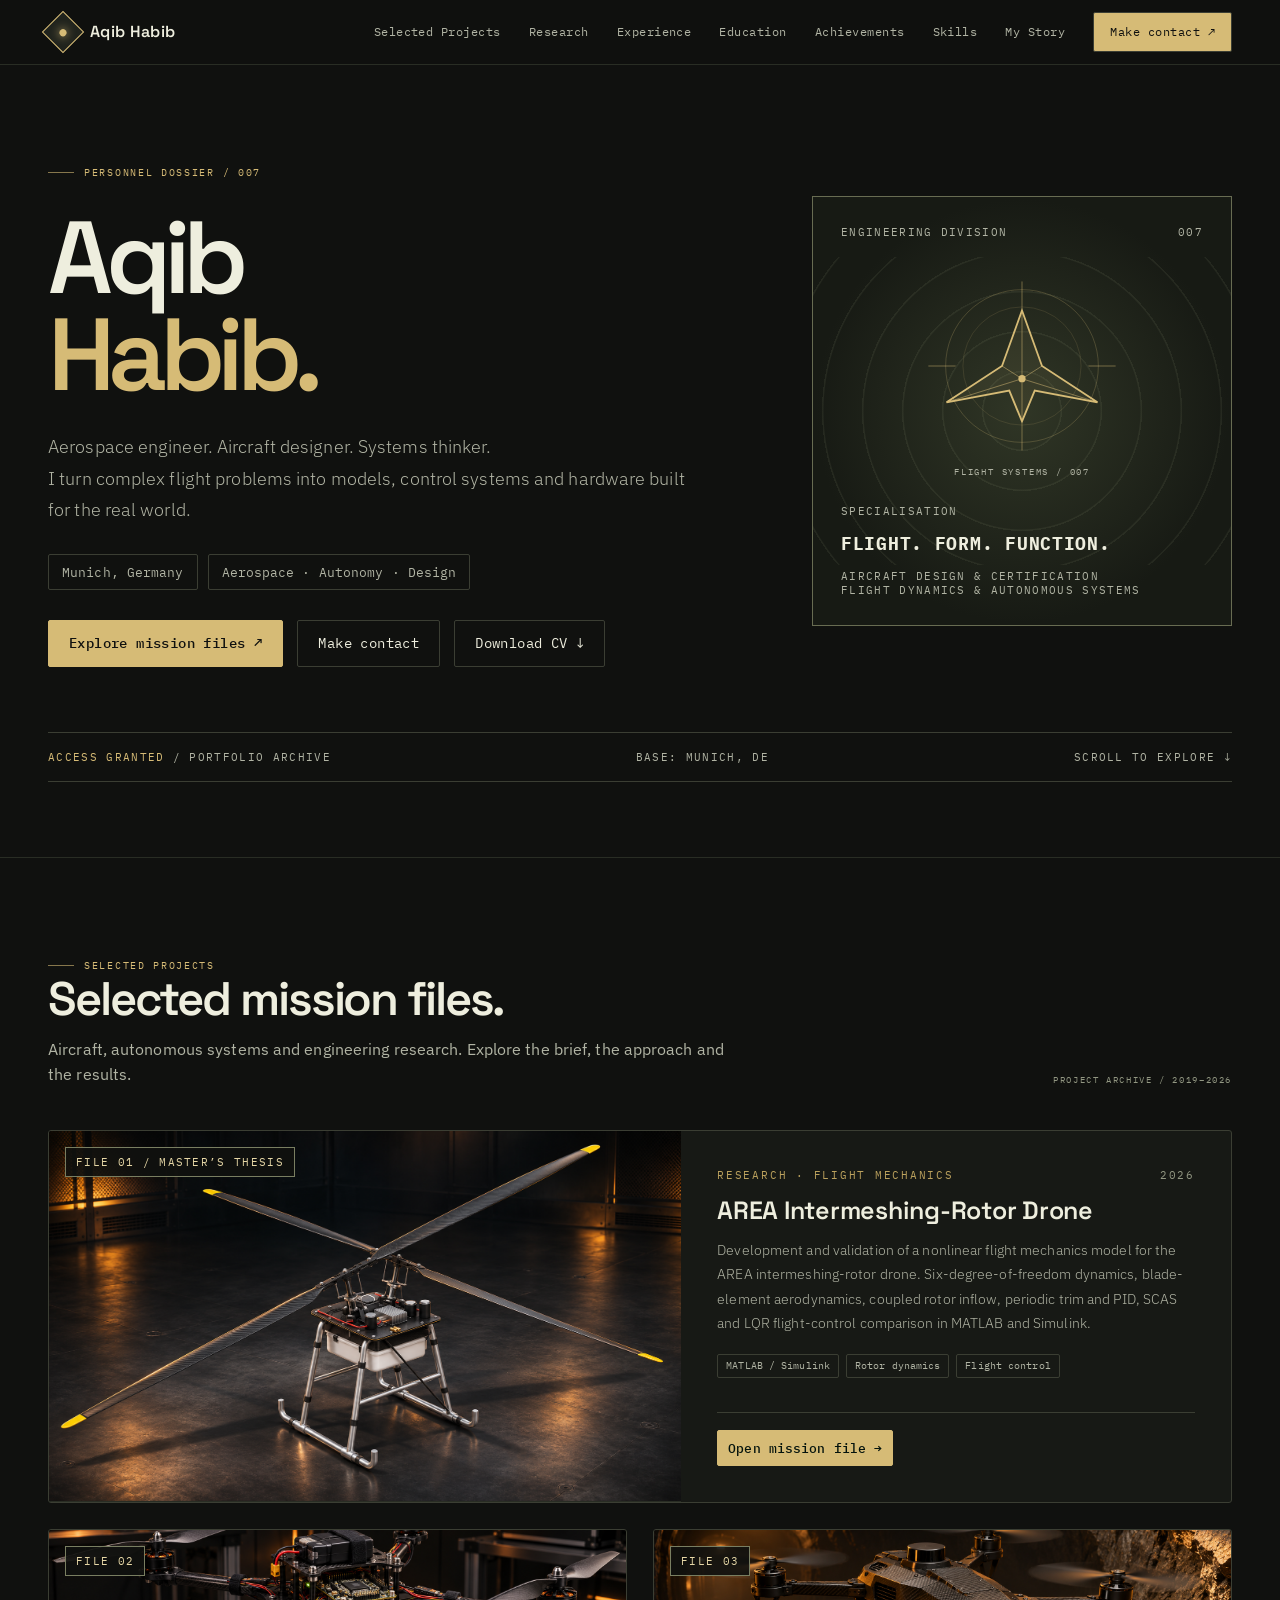
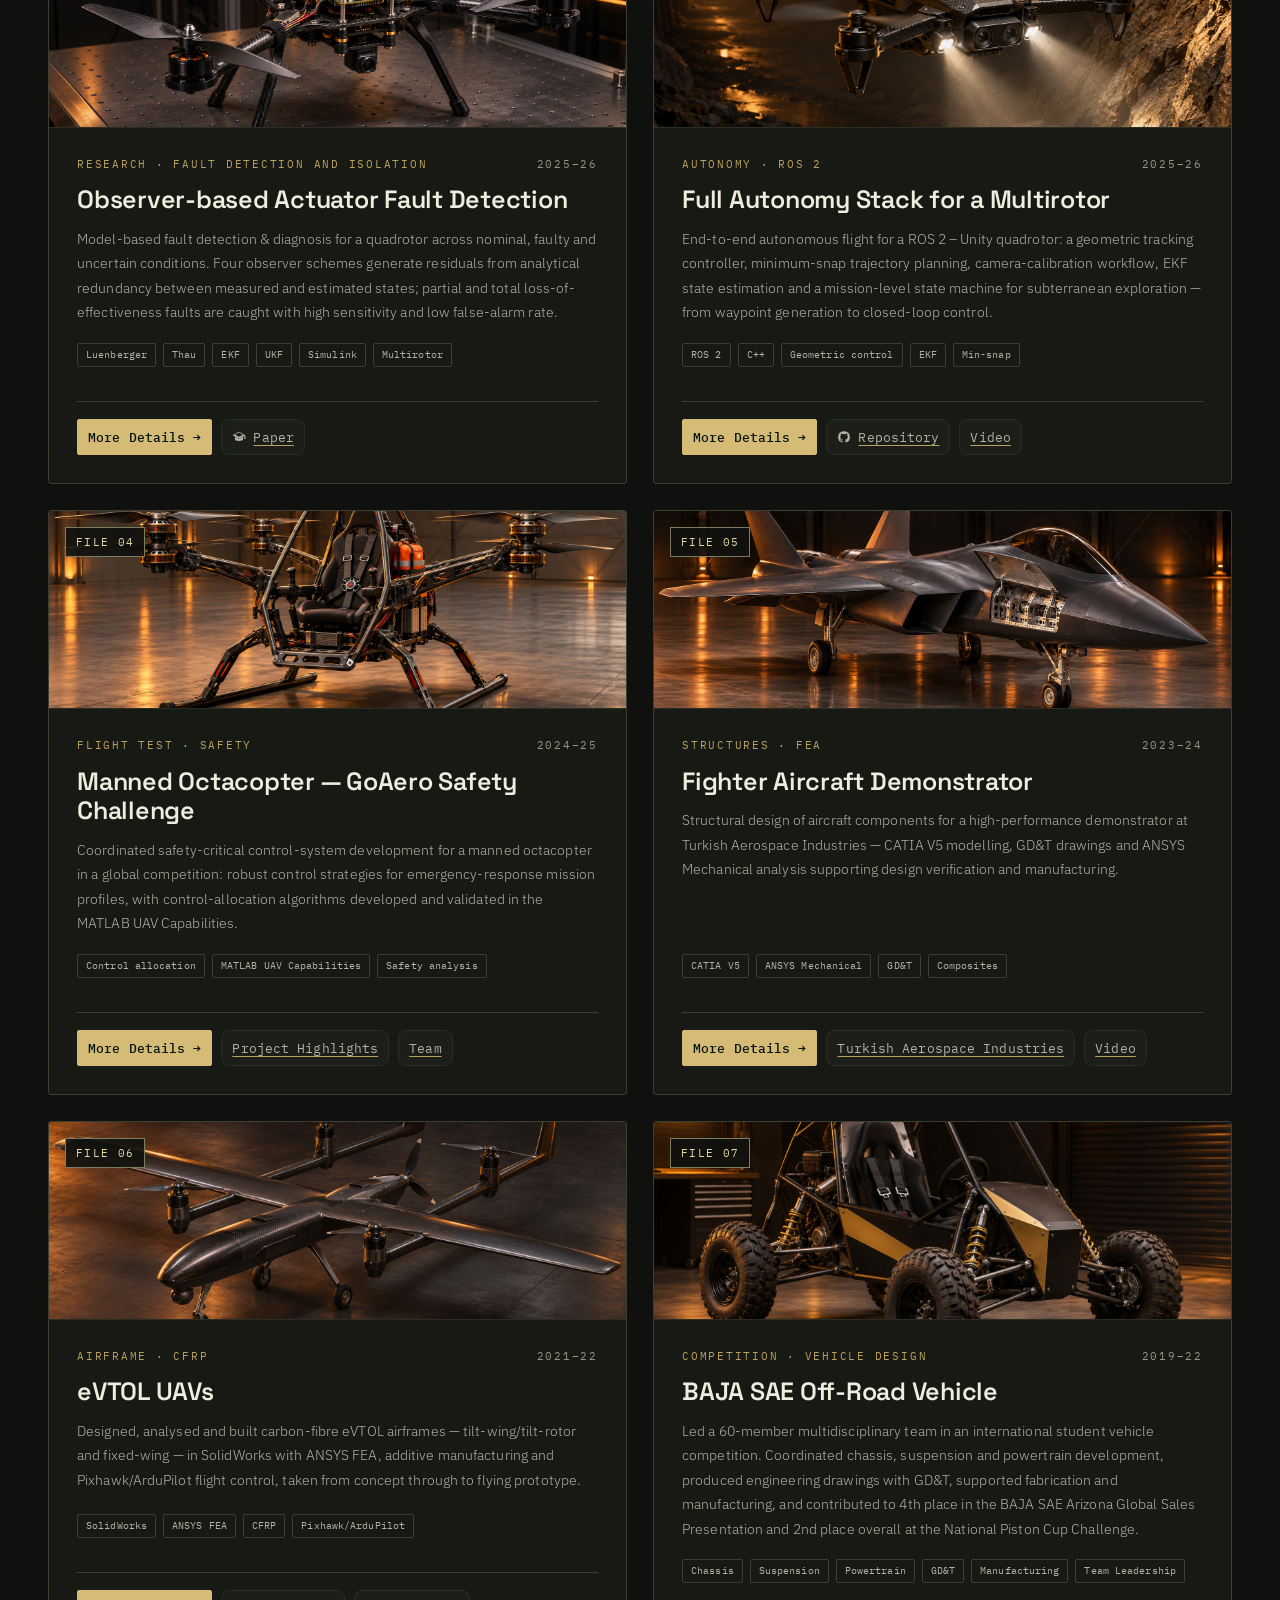
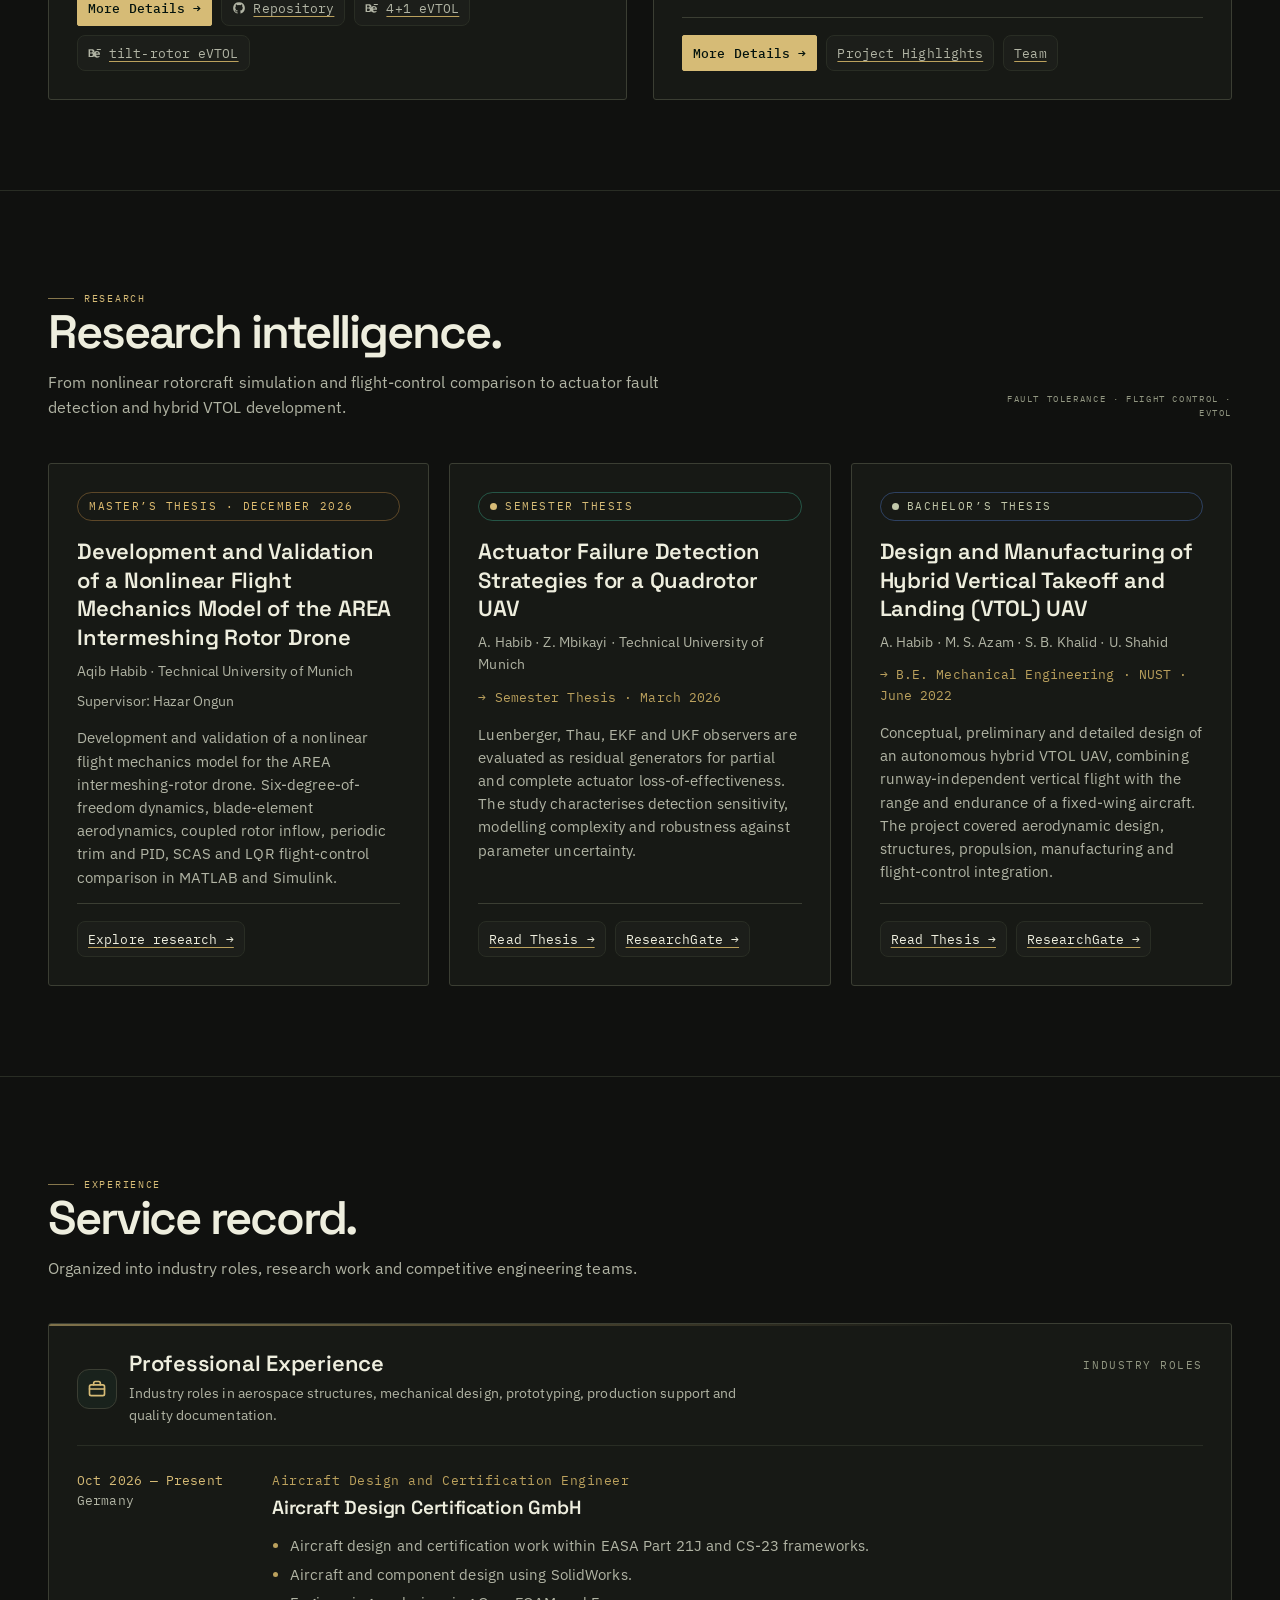
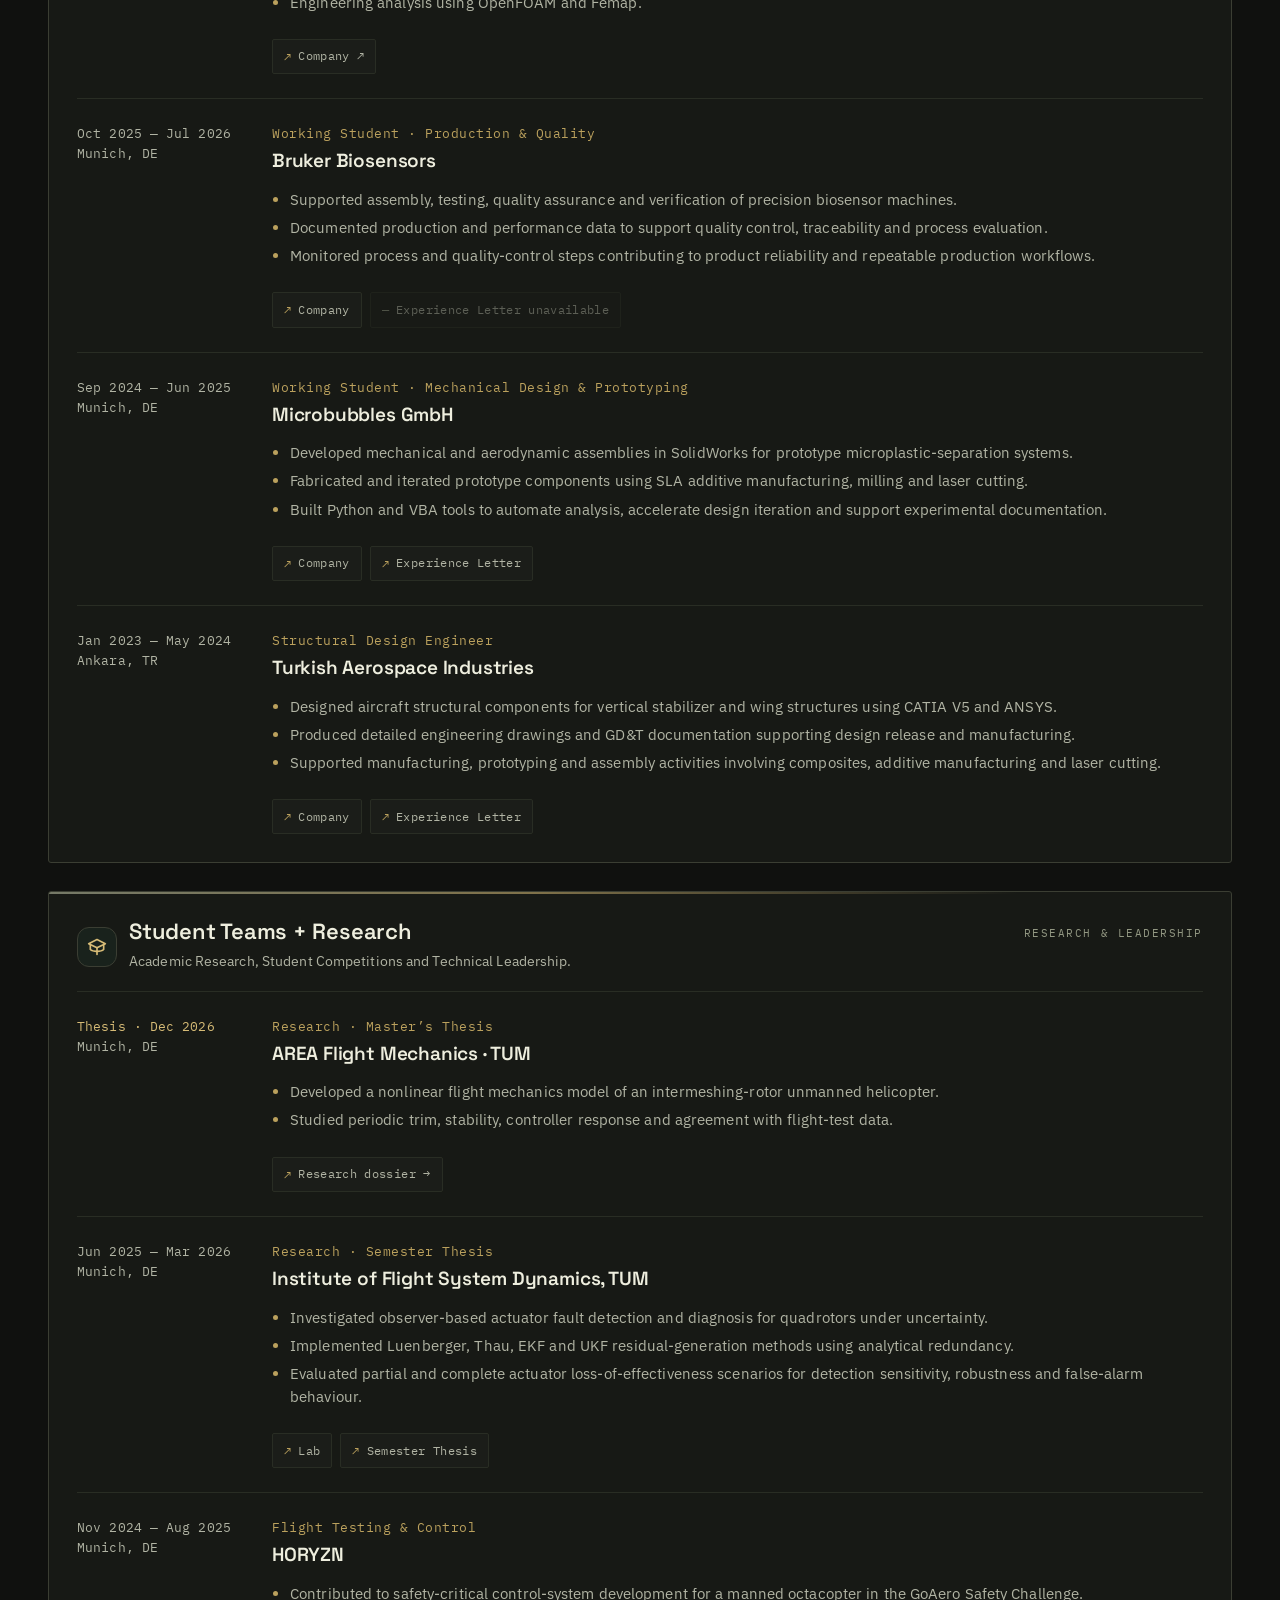
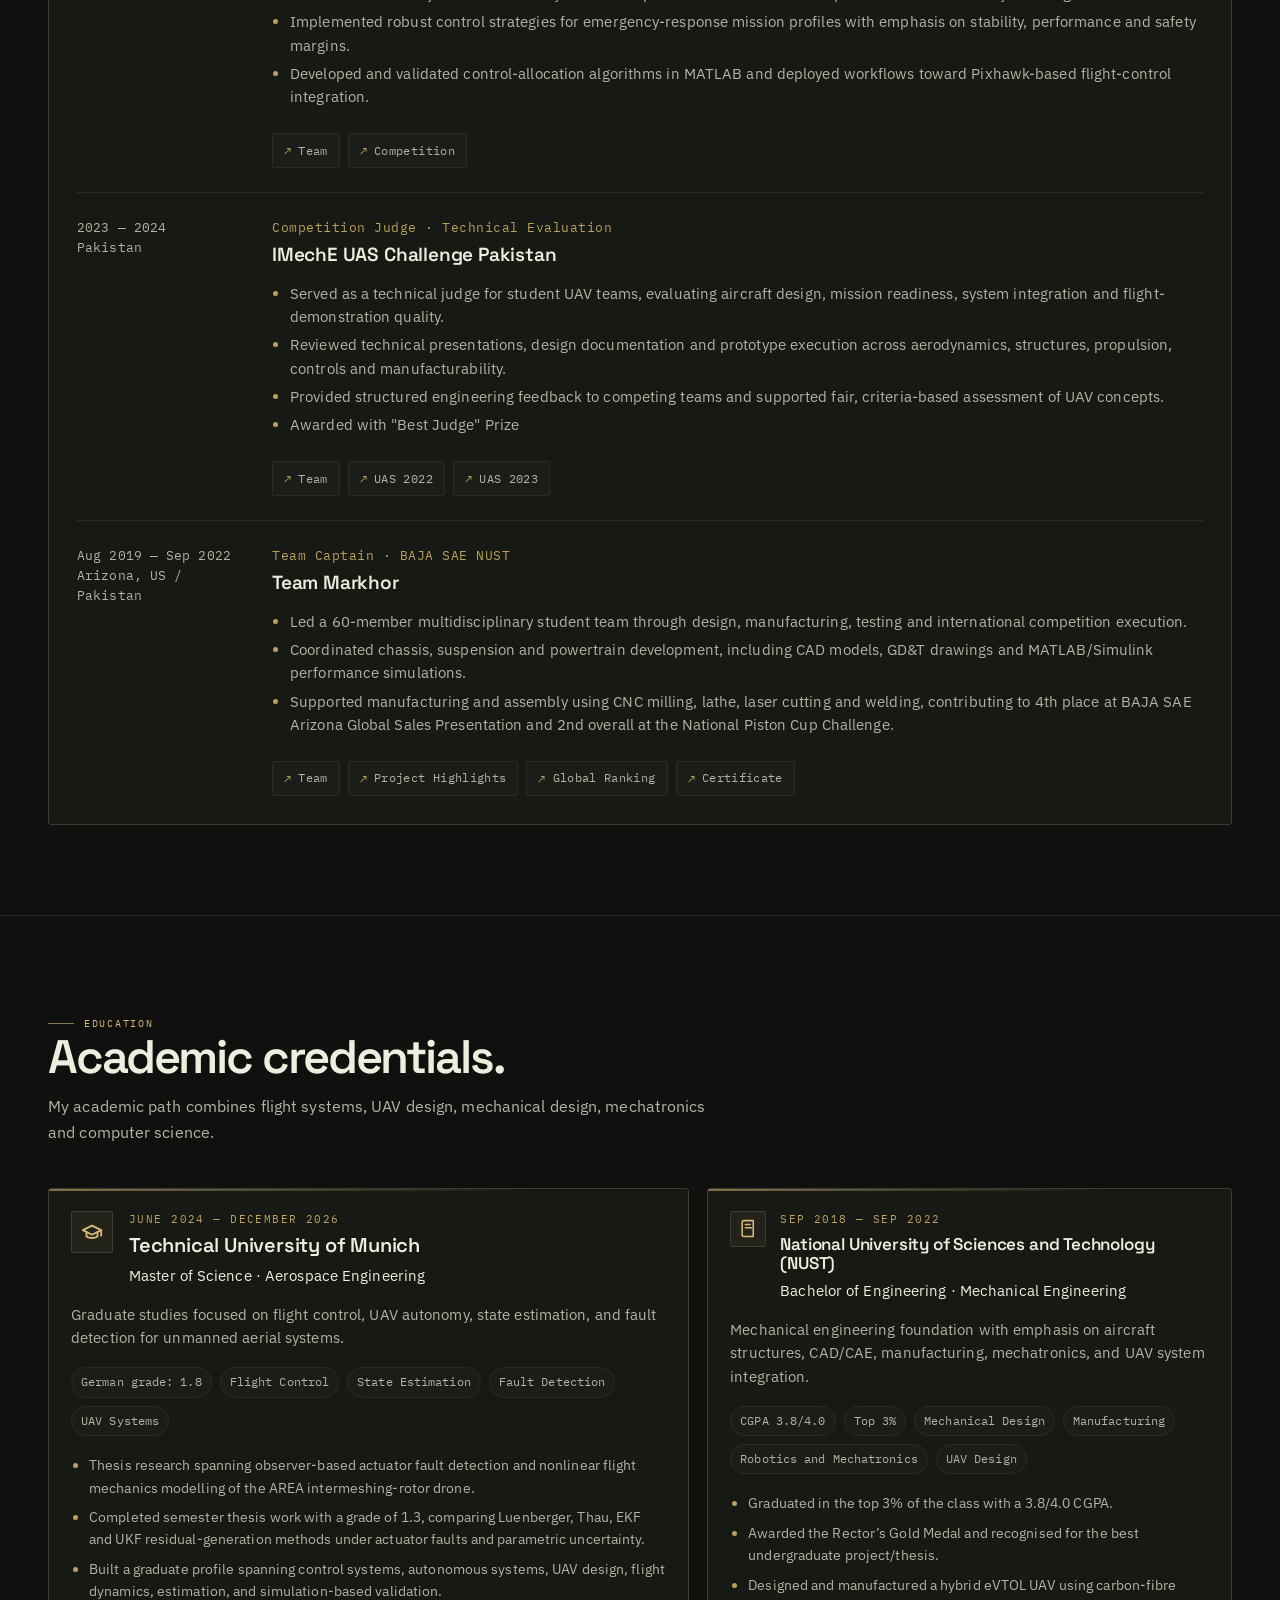
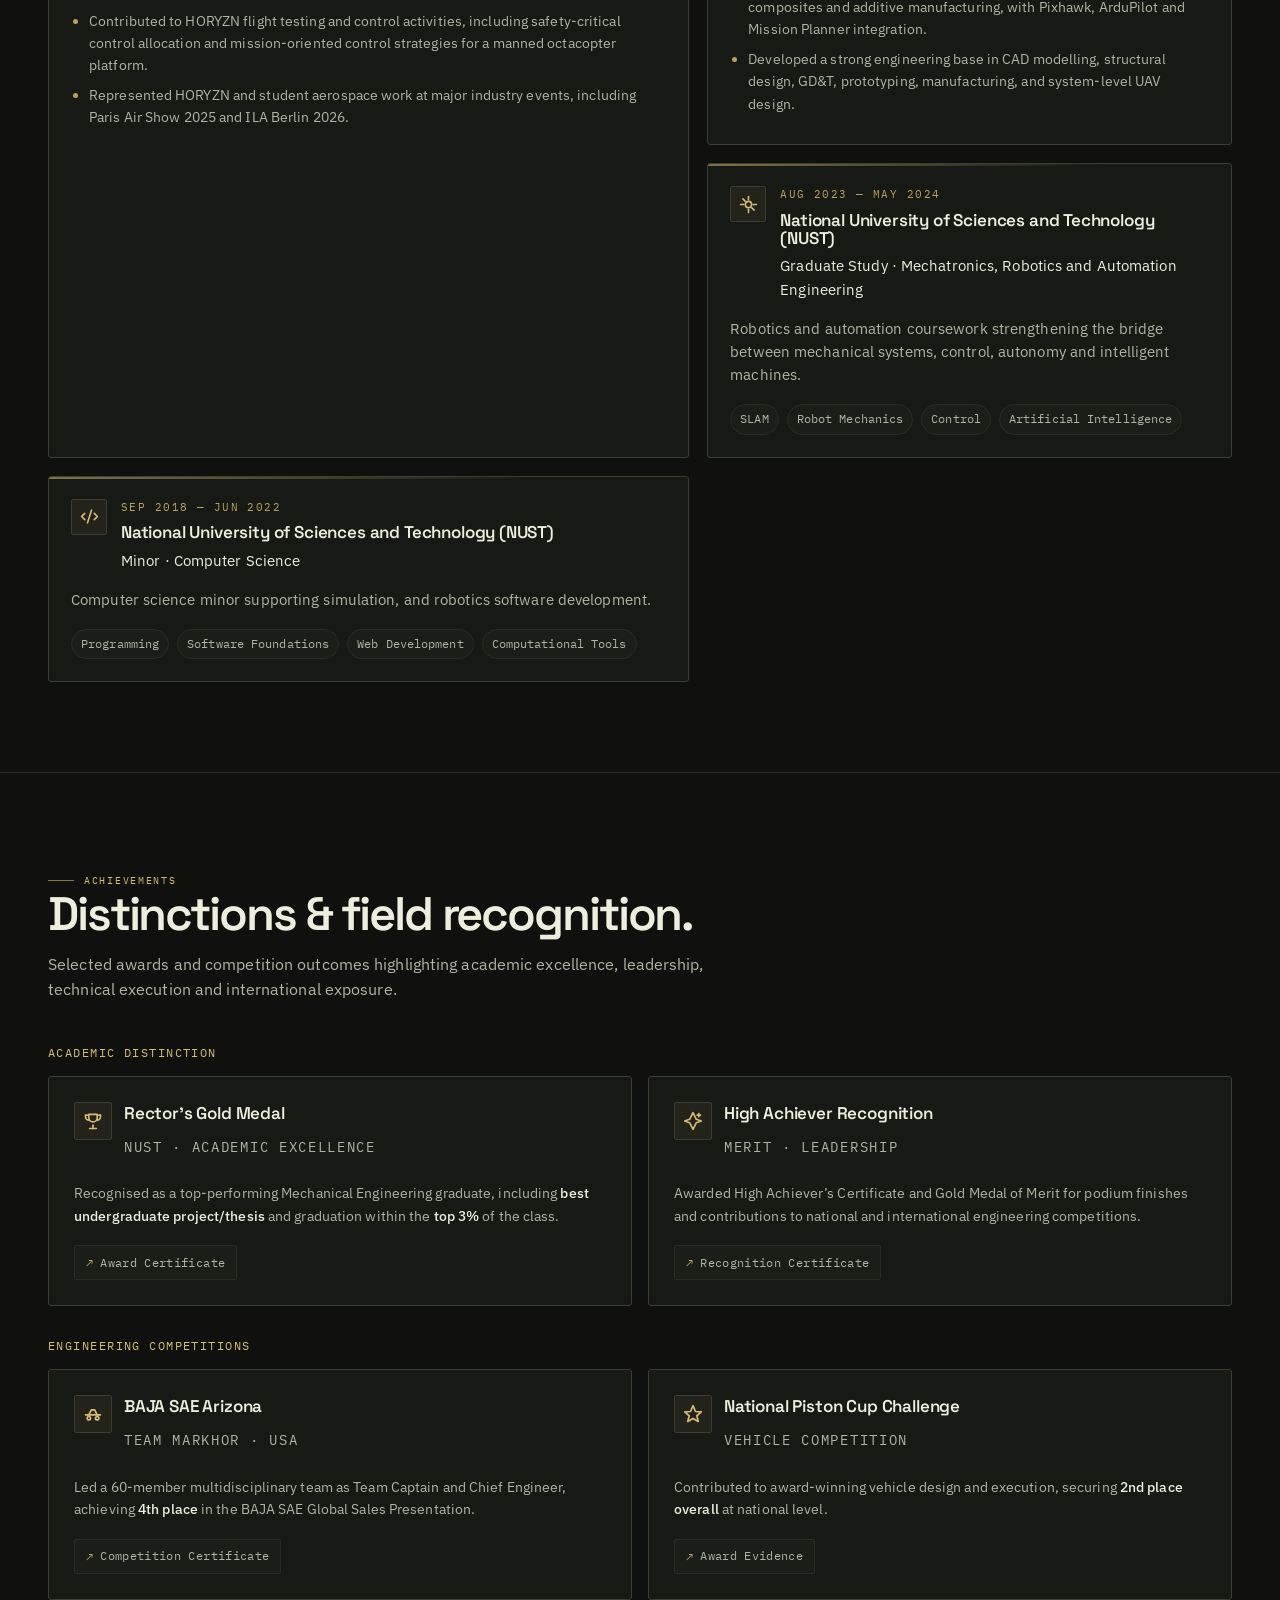
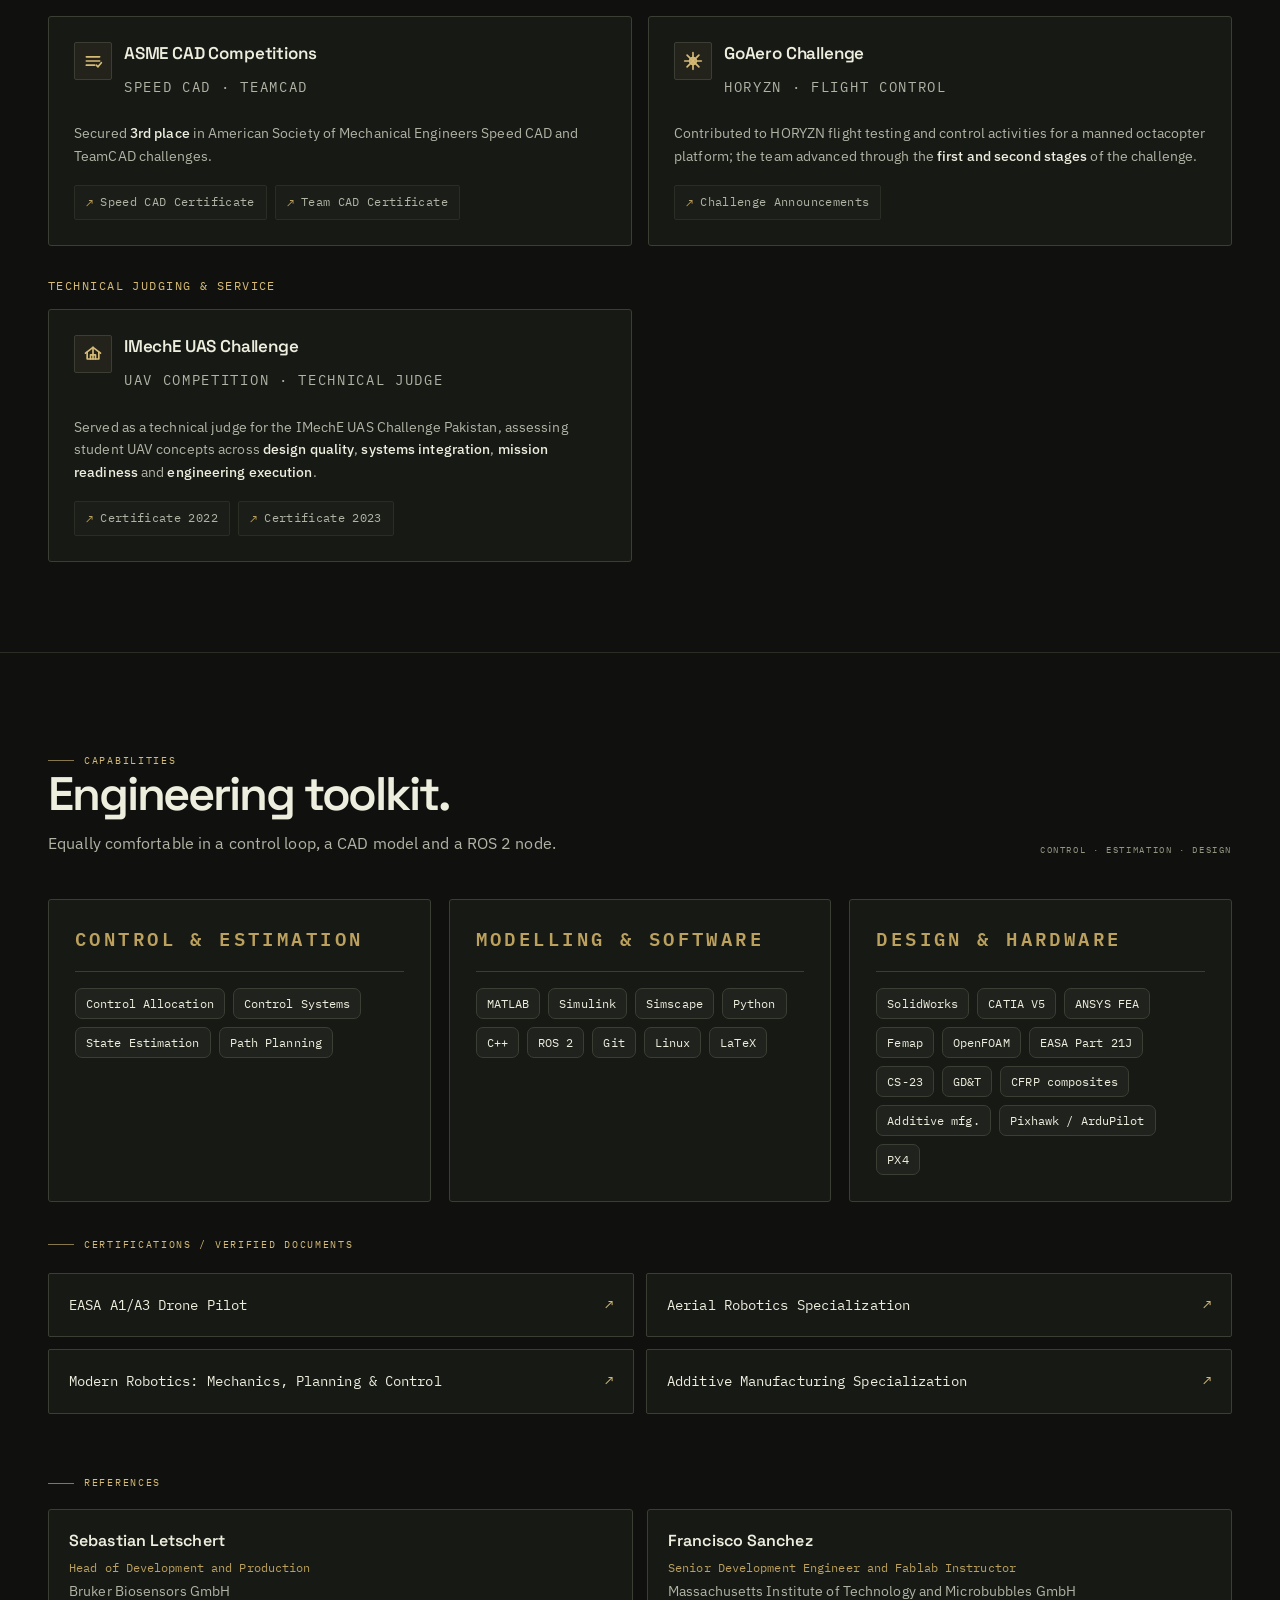
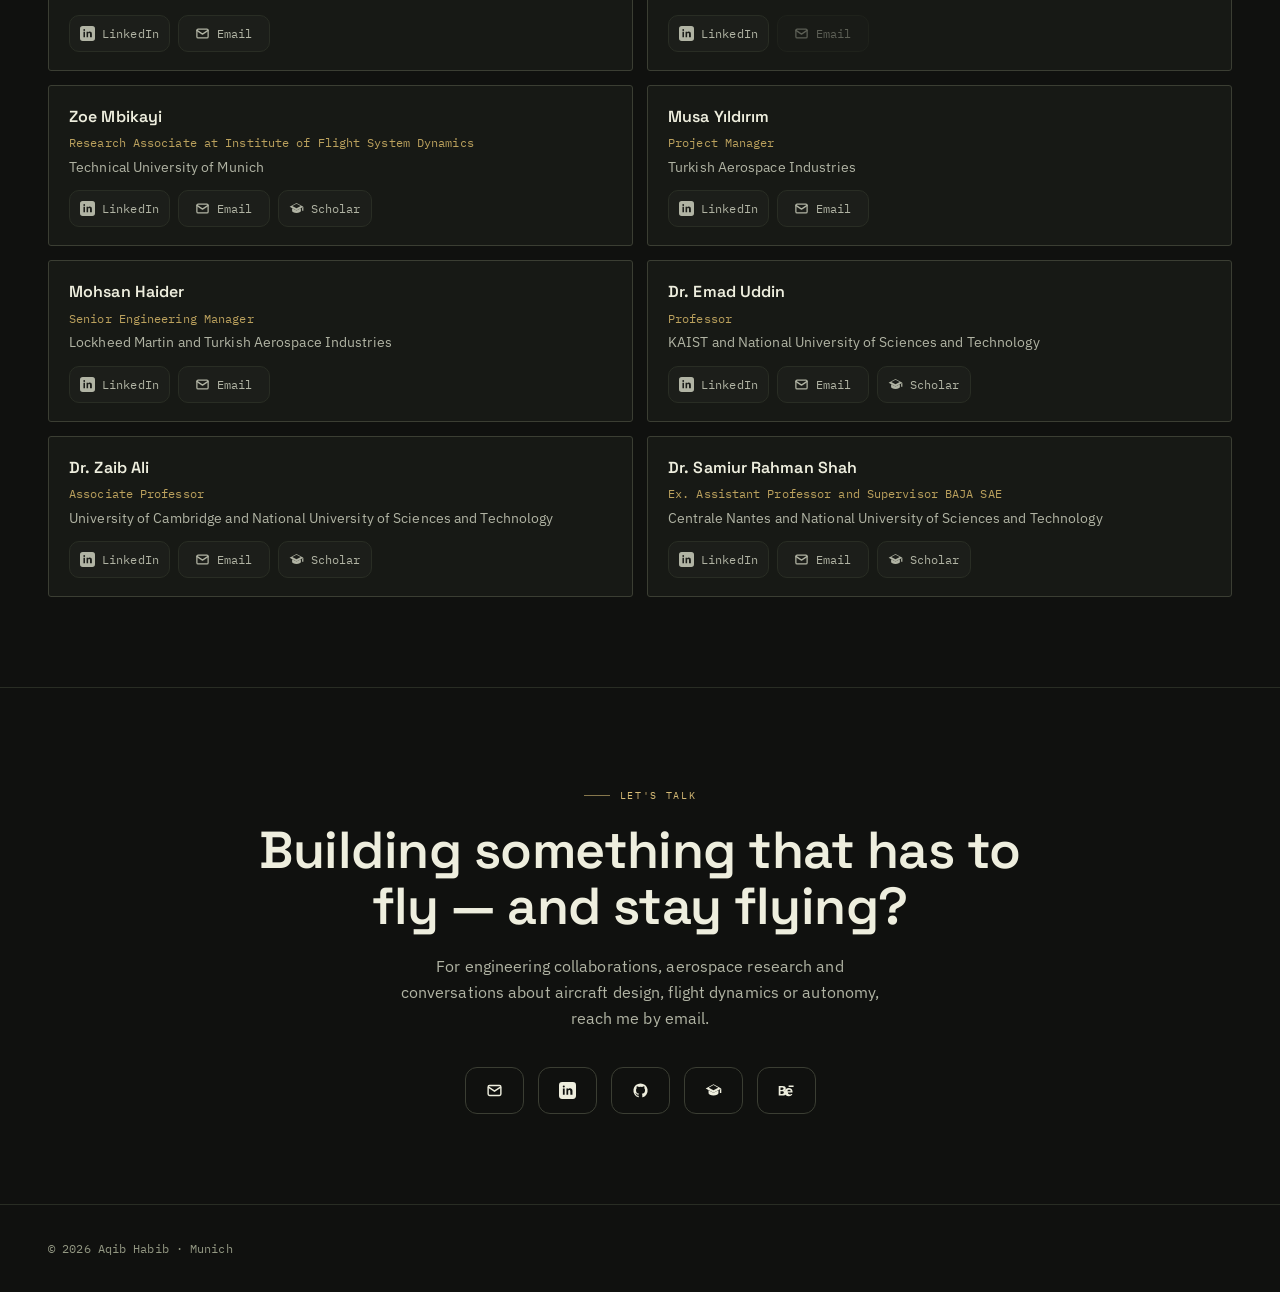
==== commit 8d5ece51: "Constructed a new theme for the portfolio" ====
--- a/index.html
+++ b/index.html
@@ -692,7 +692,7 @@
 
 <main id="top">
 
-<section class="hero" style="border-top:none"><div class="wrap"><div class="hero-grid"><div><span class="eyebrow">Personnel dossier / AH–001</span><h1>Aqib<span>Habib.</span></h1><p class="lede">Aerospace engineer. Aircraft designer. Systems thinker.<br>I turn complex flight problems into models, control systems and hardware built for the real world.</p><div class="id-row"><span class="chip">Munich, Germany</span><span class="chip">Aerospace · Autonomy · Design</span></div><div class="hero-cta"><a class="btn primary" href="#work">Explore mission files ↗</a><a class="btn ghost" href="#contact">Make contact</a><a class="btn ghost" href="assets/documents/Aqib_Habib_Resume_2026.pdf">Download CV ↓</a></div></div><aside class="dossier-id" aria-label="Engineer profile"><div class="file-label"><span>Engineering division</span><span>AH / 001</span></div><div class="monogram" aria-hidden="true">AH</div><div class="id-bottom"><span>Specialisation</span><strong>Flight. Form. Function.</strong><span>Aircraft design &amp; certification<br>Flight dynamics &amp; autonomous systems</span></div></aside></div><div class="access-bar"><span><b>ACCESS GRANTED</b> / Portfolio archive</span><span>BASE: MUNICH, DE</span><span>SCROLL TO EXPLORE ↓</span></div></div></section>
+<section class="hero" style="border-top:none"><div class="wrap"><div class="hero-grid"><div><span class="eyebrow">Personnel dossier / 007</span><h1>Aqib<span>Habib.</span></h1><p class="lede">Aerospace engineer. Aircraft designer. Systems thinker.<br>I turn complex flight problems into models, control systems and hardware built for the real world.</p><div class="id-row"><span class="chip">Munich, Germany</span><span class="chip">Aerospace · Autonomy · Design</span></div><div class="hero-cta"><a class="btn primary" href="#work">Explore mission files ↗</a><a class="btn ghost" href="#contact">Make contact</a><a class="btn ghost" href="assets/documents/Aqib_Habib_Resume_2026.pdf">Download CV ↓</a></div></div><aside class="dossier-id" aria-label="Engineer profile"><div class="file-label"><span>Engineering division</span><span>007</span></div><div class="flight-emblem" aria-hidden="true"><svg viewBox="0 0 300 220" fill="none"><circle cx="150" cy="110" r="84" stroke="currentColor" opacity=".25"/><circle cx="150" cy="110" r="65" stroke="currentColor" opacity=".15"/><path d="M150 17v30m0 126v30M47 110h30m146 0h30" stroke="currentColor" opacity=".5"/><path d="m150 49 22 61 61 40-69-13-14 34-14-34-69 13 61-40z" stroke="currentColor" stroke-width="2" fill="currentColor" fill-opacity=".07"/><path d="M150 49v122m-22-61 22 14 22-14M67 150l83-26 83 26" stroke="currentColor" opacity=".55"/><circle cx="150" cy="124" r="4" fill="currentColor"/></svg><span>FLIGHT SYSTEMS / 007</span></div><div class="id-bottom"><span>Specialisation</span><strong>Flight. Form. Function.</strong><span>Aircraft design &amp; certification<br>Flight dynamics &amp; autonomous systems</span></div></aside></div><div class="access-bar"><span><b>ACCESS GRANTED</b> / Portfolio archive</span><span>BASE: MUNICH, DE</span><span>SCROLL TO EXPLORE ↓</span></div></div></section>
 <!-- ===================== WORK ===================== -->
 <section id="work">
   <div class="wrap">
@@ -705,11 +705,11 @@
       <div class="tag">PROJECT ARCHIVE / 2019–2026</div>
     </div>
 
-    <div class="work-grid"><article class="card reveal"><div class="thumb"><img src="assets/images/area.png" alt="AI-enhanced visualization of the AREA intermeshing-rotor research drone" width="2048" height="1152" loading="lazy"><span class="mission-number">FILE 01 / MASTER’S THESIS</span><span class="image-note">AI-enhanced CAD visualization</span></div><div class="card-body"><div class="kicker"><span>Research · Flight mechanics</span><span class="yr">2026</span></div><h3>AREA Intermeshing-Rotor Drone</h3><p>Development and validation of a nonlinear flight mechanics model for the AREA intermeshing-rotor drone. Six-degree-of-freedom dynamics, blade-element aerodynamics, coupled rotor inflow, periodic trim and PID, SCAS and LQR flight-control comparison in MATLAB and Simulink.</p><div class="stack"><b>MATLAB / Simulink</b><b>Rotor dynamics</b><b>Flight control</b></div><div class="card-links"><a class="detail-link" href="projects/area-drone.html">Open mission file →</a></div></div></article>
+    <div class="work-grid"><article class="card reveal"><div class="thumb"><img src="assets/images/area.png" alt="Rendering of the AREA intermeshing-rotor research drone" width="2048" height="1152" loading="lazy"><span class="mission-number">FILE 01 / MASTER’S THESIS</span></div><div class="card-body"><div class="kicker"><span>Research · Flight mechanics</span><span class="yr">2026</span></div><h3>AREA Intermeshing-Rotor Drone</h3><p>Development and validation of a nonlinear flight mechanics model for the AREA intermeshing-rotor drone. Six-degree-of-freedom dynamics, blade-element aerodynamics, coupled rotor inflow, periodic trim and PID, SCAS and LQR flight-control comparison in MATLAB and Simulink.</p><div class="stack"><b>MATLAB / Simulink</b><b>Rotor dynamics</b><b>Flight control</b></div><div class="card-links"><a class="detail-link" href="projects/area-drone.html">Open mission file →</a></div></div></article>
 
       <!-- 1: FDI -->
       <article class="card reveal">
-        <div class="thumb"><img src="assets/images/fault-detection.png" alt="AI concept visualization for quadrotor fault-detection research" width="2048" height="1152" loading="lazy"><span class="mission-number">FILE 02</span><span class="image-note">AI concept visualization</span></div>
+        <div class="thumb"><img src="assets/images/fault-detection.png" alt="Concept rendering for quadrotor fault-detection research" width="2048" height="1152" loading="lazy"><span class="mission-number">FILE 02</span></div>
         <div class="card-body">
           <div class="kicker"><span>Research · Fault Detection and Isolation</span><span class="yr">2025–26</span></div>
           <h3>Observer-based Actuator Fault Detection</h3>
@@ -727,7 +727,7 @@
 
       <!-- 2: ROS2 autonomy -->
       <article class="card reveal">
-        <div class="thumb"><img src="assets/images/autonomy.png" alt="AI concept visualization for multirotor autonomy in a subterranean environment" width="2048" height="1152" loading="lazy"><span class="mission-number">FILE 03</span><span class="image-note">AI concept visualization</span></div>
+        <div class="thumb"><img src="assets/images/autonomy.png" alt="Concept rendering for multirotor autonomy in a subterranean environment" width="2048" height="1152" loading="lazy"><span class="mission-number">FILE 03</span></div>
         <div class="card-body">
           <div class="kicker"><span>Autonomy · ROS 2</span><span class="yr">2025–26</span></div>
           <h3>Full Autonomy Stack for a Multirotor</h3>
@@ -746,7 +746,7 @@
 
 <!-- 3: HORYZN -->
       <article class="card reveal">
-        <div class="thumb"><img src="assets/images/octacopter.png" alt="AI concept visualization for an experimental rescue octacopter" width="2048" height="1152" loading="lazy"><span class="mission-number">FILE 04</span><span class="image-note">AI concept visualization</span></div>
+        <div class="thumb"><img src="assets/images/octacopter.png" alt="Concept rendering for an experimental rescue octacopter" width="2048" height="1152" loading="lazy"><span class="mission-number">FILE 04</span></div>
         <div class="card-body">
           <div class="kicker"><span>Flight test · Safety</span><span class="yr">2024–25</span></div>
           <h3>Manned Octacopter — GoAero Safety Challenge</h3>
@@ -764,7 +764,7 @@
 
       <!-- 4: Structures -->
       <article class="card reveal">
-        <div class="thumb"><img src="assets/images/fighter.png" alt="AI concept visualization for a fighter aircraft demonstrator" width="2048" height="1152" loading="lazy"><span class="mission-number">FILE 05</span><span class="image-note">AI concept visualization</span></div>
+        <div class="thumb"><img src="assets/images/fighter.png" alt="Concept rendering for a fighter aircraft demonstrator" width="2048" height="1152" loading="lazy"><span class="mission-number">FILE 05</span></div>
         <div class="card-body">
           <div class="kicker"><span>Structures · FEA</span><span class="yr">2023–24</span></div>
           <h3>Fighter Aircraft Demonstrator</h3>
@@ -781,7 +781,7 @@
 
 <!-- 5: eVTOL airframe -->
       <article class="card reveal">
-        <div class="thumb"><img src="assets/images/evtol.png" alt="AI concept visualization for a hybrid VTOL UAV" width="2048" height="1152" loading="lazy"><span class="mission-number">FILE 06</span><span class="image-note">AI concept visualization</span></div>
+        <div class="thumb"><img src="assets/images/evtol.png" alt="Concept rendering for a hybrid VTOL UAV" width="2048" height="1152" loading="lazy"><span class="mission-number">FILE 06</span></div>
         <div class="card-body">
           <div class="kicker"><span>Airframe · CFRP</span><span class="yr">2021–22</span></div>
           <h3>eVTOL UAVs</h3>
@@ -805,7 +805,7 @@
 
       <!-- 6: Baja SAE -->
       <article class="card reveal">
-        <div class="thumb"><img src="assets/images/baja.png" alt="AI concept visualization for a BAJA SAE off-road vehicle" width="2048" height="1152" loading="lazy"><span class="mission-number">FILE 07</span><span class="image-note">AI concept visualization</span></div>
+        <div class="thumb"><img src="assets/images/baja.png" alt="Concept rendering for a BAJA SAE off-road vehicle" width="2048" height="1152" loading="lazy"><span class="mission-number">FILE 07</span></div>
         <div class="card-body">
           <div class="kicker"><span>Competition · Vehicle Design</span><span class="yr">2019–22</span></div>
           <h3>BAJA SAE Off-Road Vehicle</h3>
@@ -836,7 +836,7 @@
       <div class="tag">FAULT TOLERANCE · FLIGHT CONTROL · eVTOL</div>
     </div>
 
-    <div class="research"><div class="pub reveal"><span class="status">Master’s Thesis · December 2026</span><h3>Development and Validation of a Nonlinear Flight Mechanics Model of the AREA Intermeshing Rotor Drone</h3><div class="authors">Aqib Habib · Technical University of Munich</div><p>Development and validation of a nonlinear flight mechanics model for the AREA intermeshing-rotor drone. Six-degree-of-freedom dynamics, blade-element aerodynamics, coupled rotor inflow, periodic trim and PID, SCAS and LQR flight-control comparison in MATLAB and Simulink.</p><div class="card-links"><a href="projects/area-drone.html">Explore research →</a></div></div>
+    <div class="research"><div class="pub reveal"><span class="status">Master’s Thesis · December 2026</span><h3>Development and Validation of a Nonlinear Flight Mechanics Model of the AREA Intermeshing Rotor Drone</h3><div class="authors">Aqib Habib · Technical University of Munich<br><span class="supervisor">Supervisor: Hazar Ongun</span></div><p>Development and validation of a nonlinear flight mechanics model for the AREA intermeshing-rotor drone. Six-degree-of-freedom dynamics, blade-element aerodynamics, coupled rotor inflow, periodic trim and PID, SCAS and LQR flight-control comparison in MATLAB and Simulink.</p><div class="card-links"><a href="projects/area-drone.html">Explore research →</a></div></div>
 
 
       <div class="pub reveal">
@@ -913,9 +913,9 @@
           <div class="exp-group-tag">Industry roles</div>
         </div>
 
-        <div class="timeline"><div class="tl-item reveal"><div class="tl-when"><span class="now">Oct 2026 — Present</span><br>Germany</div><div class="tl-where"><div class="role">Aircraft Design and Certification Engineer</div><h3>Aircraft Design Certification GmbH</h3><ul><li>Aircraft design and certification work within EASA Part 21J and CS-23 frameworks.</li><li>Engineering analysis using OpenFOAM and Femap.</li></ul></div></div>
+        <div class="timeline"><div class="tl-item reveal"><div class="tl-when"><span class="now">Oct 2026 — Present</span><br>Germany</div><div class="tl-where"><div class="role">Aircraft Design and Certification Engineer</div><h3>Aircraft Design Certification GmbH</h3><ul><li>Aircraft design and certification work within EASA Part 21J and CS-23 frameworks.</li><li>Aircraft and component design using SolidWorks.</li><li>Engineering analysis using OpenFOAM and Femap.</li></ul><div class="evidence-links"><a class="evidence-link" href="https://www.aircraftdc.de/en/" target="_blank" rel="noopener">Company ↗</a></div></div></div>
           <div class="tl-item reveal">
-            <div class="tl-when"><span class="now">Oct 2025 — July 2026</span><br>Munich, DE</div>
+            <div class="tl-when">Oct 2025 — Jul 2026<br>Munich, DE</div>
             <div class="tl-where">
               <div class="role">Working Student · Production &amp; Quality</div>
               <h3>Bruker Biosensors</h3>
@@ -982,9 +982,9 @@
           <div class="exp-group-tag">Research &amp; Leadership</div>
         </div>
 
-        <div class="timeline"><div class="tl-item reveal"><div class="tl-when">December 2026<br>Munich, DE</div><div class="tl-where"><div class="role">Research · Master’s Thesis</div><h3>AREA Flight Mechanics · TUM</h3><ul><li>Developed a nonlinear flight mechanics model of an intermeshing-rotor unmanned helicopter.</li><li>Studied periodic trim, stability, controller response and agreement with flight-test data.</li></ul><div class="evidence-links"><a class="evidence-link" href="projects/area-drone.html">Research dossier →</a></div></div></div>
+        <div class="timeline"><div class="tl-item reveal"><div class="tl-when"><span class="now">Thesis · Dec 2026</span><br>Munich, DE</div><div class="tl-where"><div class="role">Research · Master’s Thesis</div><h3>AREA Flight Mechanics · TUM</h3><ul><li>Developed a nonlinear flight mechanics model of an intermeshing-rotor unmanned helicopter.</li><li>Studied periodic trim, stability, controller response and agreement with flight-test data.</li></ul><div class="evidence-links"><a class="evidence-link" href="projects/area-drone.html">Research dossier →</a></div></div></div>
           <div class="tl-item reveal">
-            <div class="tl-when"><span class="now">Jun 2025 — Mar 2026</span><br>Munich, DE</div>
+            <div class="tl-when">Jun 2025 — Mar 2026<br>Munich, DE</div>
             <div class="tl-where">
               <div class="role">Research · Semester Thesis</div>
               <h3>Institute of Flight System Dynamics, TUM</h3>
@@ -1089,7 +1089,7 @@
         </div>
         <p class="edu-focus">Graduate studies focused on flight control, UAV autonomy, state estimation, and fault detection for unmanned aerial systems.</p>
         <div class="edu-badges">
-          <span>Flight Control</span><span>State Estimation</span><span>Fault Detection</span><span>UAV Systems</span>
+          <span>German grade: 1.8</span><span>Flight Control</span><span>State Estimation</span><span>Fault Detection</span><span>UAV Systems</span>
         </div>
         <ul class="edu-highlights">
           <li>Thesis research spanning observer-based actuator fault detection and nonlinear flight mechanics modelling of the AREA intermeshing-rotor drone.</li>
@@ -1266,7 +1266,7 @@
       <div class="skill-col reveal">
         <h3>Design &amp; Hardware</h3>
         <ul>
-          <li>CATIA V5</li><li>SolidWorks</li><li>ANSYS FEA</li><li>Femap</li><li>OpenFOAM</li><li>EASA Part 21J</li><li>CS-23</li><li>GD&amp;T</li><li>CFRP composites</li>
+          <li>SolidWorks</li><li>CATIA V5</li><li>ANSYS FEA</li><li>Femap</li><li>OpenFOAM</li><li>EASA Part 21J</li><li>CS-23</li><li>GD&amp;T</li><li>CFRP composites</li>
           <li>Additive mfg.</li><li>Pixhawk / ArduPilot</li><li>PX4</li>
         </ul>
       </div>
@@ -1277,7 +1277,6 @@
        <span class="c"><a class="muted" href="assets/documents/easa-a1-a3-drone-license.pdf" target="_blank">EASA A1/A3 Drone Pilot</a></span>
        <span class="c"><a class="muted" href="assets/documents/aerial-robotics-certificate.pdf" target="_blank">Aerial Robotics Specialization</a></span>
        <span class="c"><a class="muted" href="assets/documents/modern-robotics-certificate.pdf" target="_blank">Modern Robotics: Mechanics, Planning &amp; Control</a></span>
-       <span class="c"><a class="muted" href="assets/documents/control-design-onramp-certificate.pdf" target="_blank">Control Design Onramp · Simulink</a></span>
        <span class="c"><a class="muted" href="assets/documents/additive-manufacturing-specialization-certificate.pdf" target="_blank">Additive Manufacturing Specialization</a></span>
     </div>
 
--- a/assets/dossier.css
+++ b/assets/dossier.css
@@ -9,3 +9,7 @@
 
 .award-category{font:12px "IBM Plex Mono",monospace;text-transform:uppercase;letter-spacing:.12em;color:var(--signal);margin:32px 0 16px}.nav{background:#10110ff5!important}.nav-links.open{background:#171915!important}
 .hero-visual{min-height:0!important}.hero-visual img{height:auto;aspect-ratio:16/10}.hero-visual:before{display:none}.btn.primary:hover{box-shadow:0 8px 32px #d6bb7620}.detail-link{border-radius:2px!important}
+.flight-emblem{position:relative;display:grid;justify-items:center;color:var(--signal);margin:16px 0}.flight-emblem svg{width:min(100%,300px);height:200px}.flight-emblem span{font:9px 'IBM Plex Mono',monospace;letter-spacing:.2em;color:var(--muted)}.supervisor{display:inline-block;margin-top:8px;color:var(--muted);font-size:14px}.tl-when{color:var(--muted)}.tl-when .now{color:var(--signal)}
+.story-page .wrap{padding-inline:0}.story-page .hero{display:grid;grid-template-columns:1.2fr .8fr;align-items:center;gap:50px;max-width:1184px;width:calc(100% - 56px);margin-inline:auto;padding:70px 0 90px;min-height:0;overflow:visible}.story-page .hero-copy{width:100%;padding:0;pointer-events:auto}.story-page .hero h1{font:400 clamp(42px,4.6vw,66px)/1.08 'DM Serif Display',serif;letter-spacing:-.035em;margin:26px 0}.story-page .hero h1 em{color:var(--signal)}.story-page .hero-lede{font-size:18px;line-height:1.7;color:var(--muted);margin-top:26px}.story-page .hero-image{position:relative;width:100%;height:auto;align-self:center;border:1px solid var(--line)}.story-page .hero-image img{width:100%;height:auto;object-fit:contain}.story-page .hero-image:after{background:linear-gradient(0deg,#10110fdd,transparent 28%)}.story-page .hero-image figcaption{left:18px;right:18px;bottom:18px;font-size:9px;line-height:1.6}.story-page .route{flex-wrap:wrap;gap:10px;line-height:1.6;margin-top:30px}.story-page .route-future{margin-left:0}.story-page .route-goal{animation:none;border-color:var(--line);background:#d6bb760a}.story-page .scroll-cue{bottom:28px}.story-page .read-progress{box-shadow:none}.story-page .chapter-copy p{line-height:1.85}.story-page .chapter-image figcaption{background:#10110fee;color:var(--text)}.story-page .nav-contact,.story-page .back-home{border-radius:2px}.story-page .closing h2{max-width:760px}.story-page .future-figure{max-width:540px}
+@media(max-width:900px){.story-page .hero{grid-template-columns:1fr;gap:36px;padding:48px 0 60px}.story-page .hero h1{font-size:clamp(40px,7vw,64px)}.story-page .hero-image{max-width:520px;justify-self:center}.story-page .scroll-cue{display:none}.story-page .image-chapter,.story-page .image-chapter.reverse{grid-template-columns:1fr;gap:40px}.story-page .image-chapter.reverse .chapter-image,.story-page .image-chapter.reverse .chapter-copy{order:initial;justify-self:initial}}
+@media(max-width:580px){.story-page .hero{width:calc(100% - 38px);padding-top:40px}.story-page .hero h1{font-size:43px;overflow-wrap:normal}.story-page .hero-lede{max-width:none;font-size:16px}.story-page .hero-label{font-size:9px;letter-spacing:.08em}.story-page .hero-label:before{width:16px;margin-right:7px}.story-page .route-future{margin-left:0;margin-top:16px}.story-page .chapter-copy h2{font-size:34px}.story-page .chapter{padding-block:60px}.story-page .closing h2{font-size:38px}}
